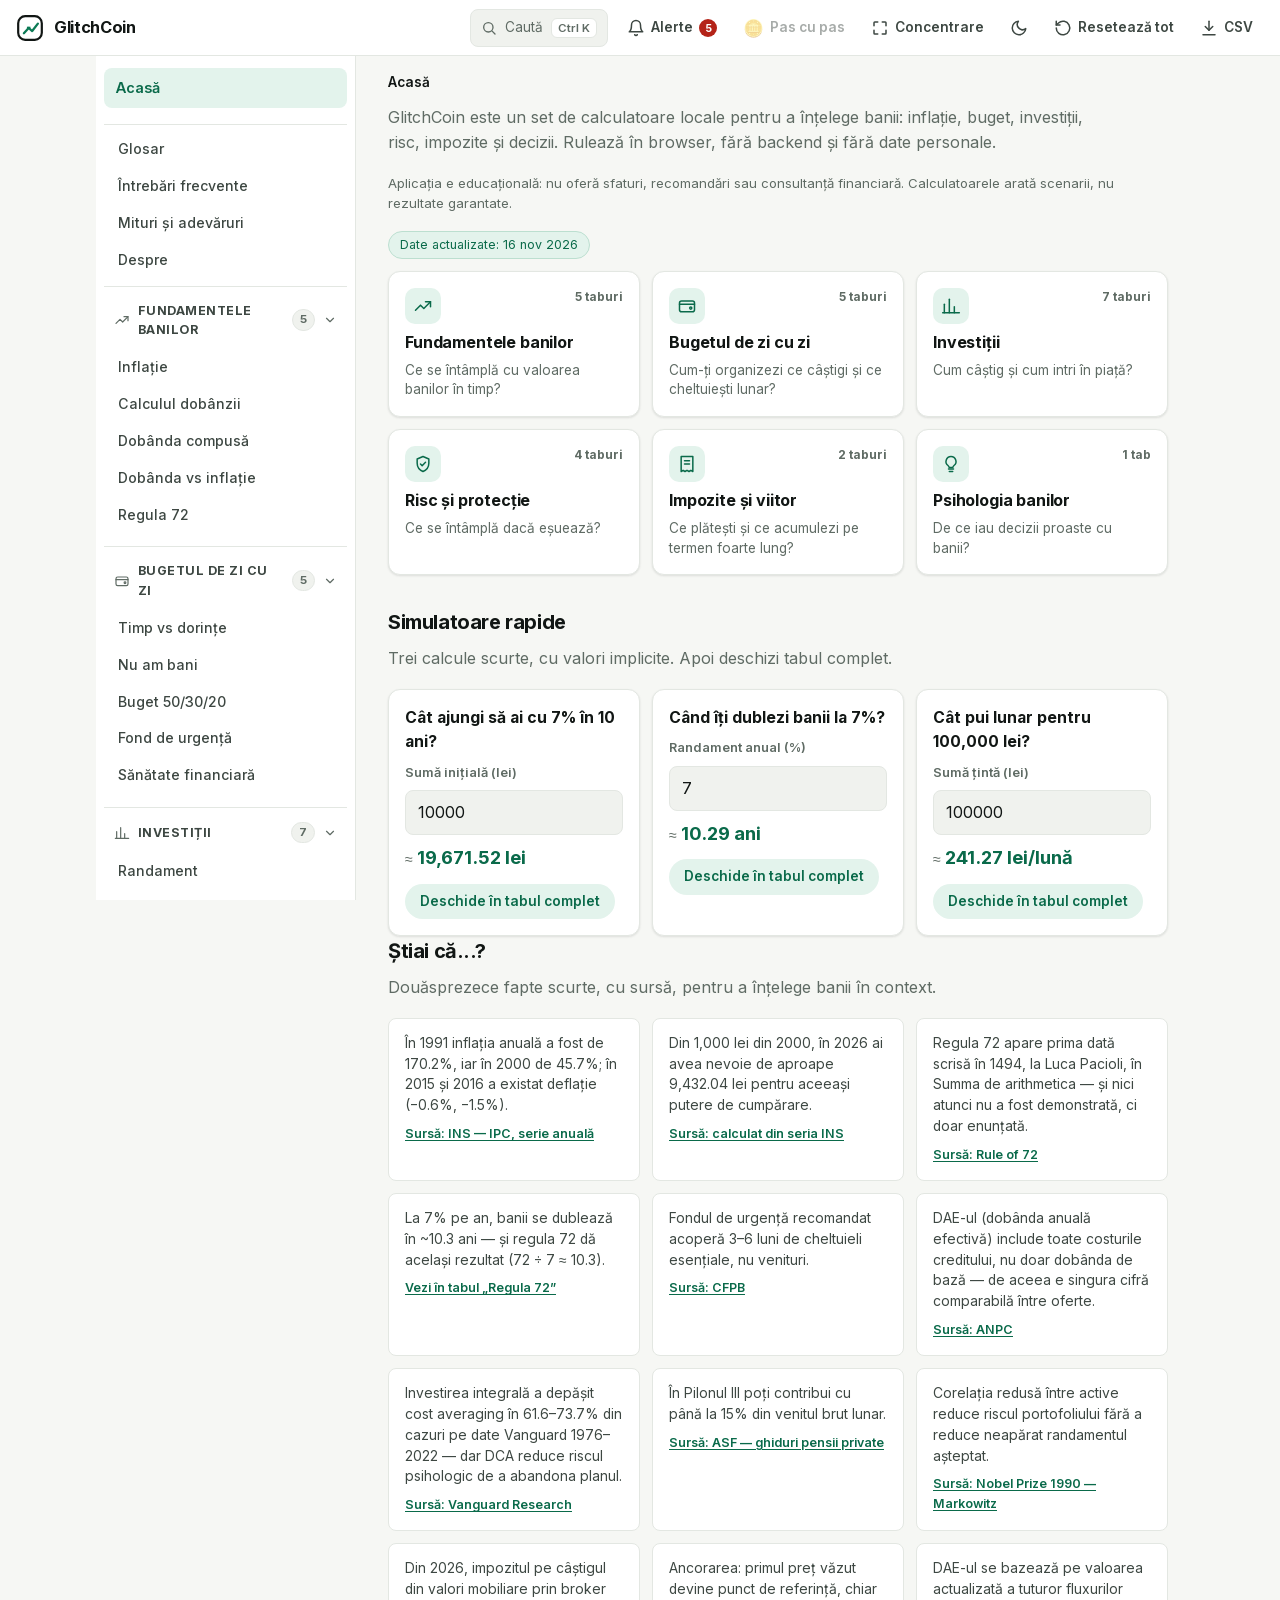
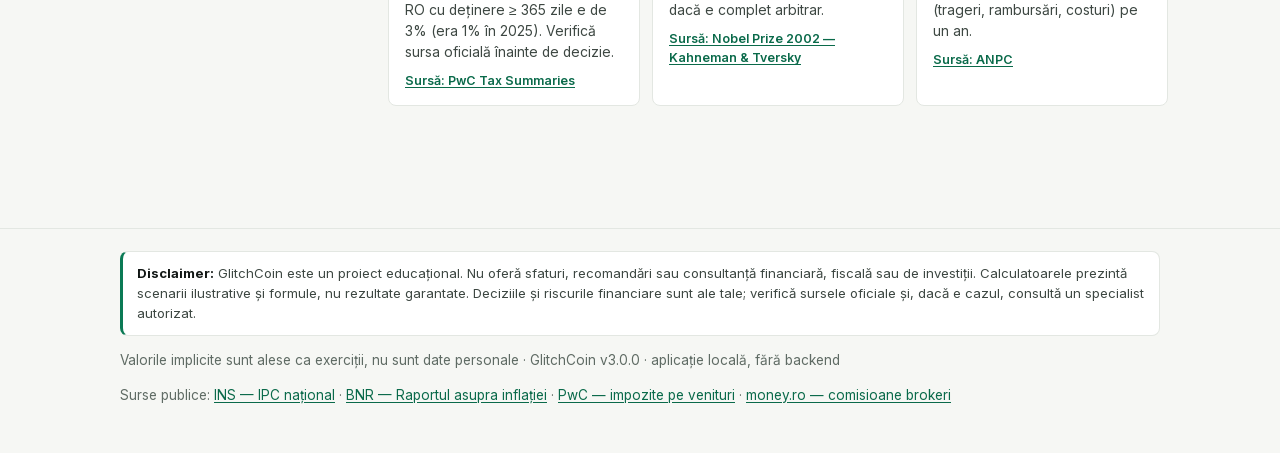
==== index.html @ 11c82fc2 "Fond de urgență: adaugă rândul „Cont de economii” (2–3%/an, sursă Raiffeisen) și disclaimer „nu e sf" ====
<!DOCTYPE html>
<html lang="ro">
<head>
  <meta charset="UTF-8">
  <meta name="viewport" content="width=device-width, initial-scale=1.0">
  <title>GlitchCoin — Calculatoare pentru a înțelege banii</title>
  <meta name="description" content="GlitchCoin — 24 de calculatoare de educație financiară: fundamentele banilor, bugetul de zi cu zi, investiții, risc și protecție, impozite și viitor, psihologia banilor.">
  <meta name="theme-color" id="meta-theme-color" content="#f6f7f4">

  <!-- Favicon (SVG vector + PNG fallback, apple-touch-icon). -->
  <link rel="icon" type="image/svg+xml" href="favicon.svg">
  <link rel="icon" type="image/png" sizes="64x64" href="favicon.png">
  <link rel="apple-touch-icon" href="favicon-180.png">

  <!-- Inter self-hosted (SIL OFL 1.1) + stilurile aplicației. -->
  <link rel="stylesheet" href="fonts.css">
  <link rel="stylesheet" href="styles.css">

  <!-- Tema se aplică înainte de paint, ca să nu apară un flash de culoare.
       Preferința e în localStorage; la prima vizită se respetă prefers-color-scheme. -->
  <script>
    (function () {
      var KEY = 'glitchcoin-theme';
      var root = document.documentElement;
      var stored = null;
      try { stored = localStorage.getItem(KEY); } catch (e) {}
      var dark = stored ? stored === 'dark'
                        : !!(window.matchMedia && window.matchMedia('(prefers-color-scheme: dark)').matches);
      root.setAttribute('data-theme', dark ? 'dark' : 'light');
    })();
  </script>
</head>
<body>

  <a class="skip-link" href="#main-content">Sari la conținut</a>

  <header class="app-header">
    <div class="app-header-inner">
      <button class="icon-btn menu-btn" id="menu-btn" type="button" aria-label="Deschide navigarea"
              aria-expanded="false" aria-controls="sidebar"><svg viewBox="0 0 24 24" fill="none" stroke="currentColor" stroke-width="2" stroke-linecap="round" aria-hidden="true"><path d="M4 7h16M4 12h16M4 17h16"/></svg></button>
      <a class="brand" href="#acasa" id="brand">
        <svg class="monogram" viewBox="0 0 32 32" fill="none" aria-hidden="true"><rect x="2.5" y="2.5" width="27" height="27" rx="8" stroke="currentColor" stroke-width="2.5"/><path d="M9 22l5.5-6 4 3.5L25 11" stroke="var(--accent)" stroke-width="2.6" stroke-linecap="round" stroke-linejoin="round"/><rect x="12.5" y="14.5" width="4" height="2.4" fill="var(--accent)"/></svg>
        <span class="brand-name">GlitchCoin</span>
      </a>
      <div class="header-actions">
        <button class="header-search" id="search-trigger" type="button"
                aria-haspopup="dialog" aria-controls="search-overlay" title="Căutare rapidă (⌘K)">
          <svg viewBox="0 0 24 24" fill="none" stroke="currentColor" stroke-width="2" stroke-linecap="round" stroke-linejoin="round" aria-hidden="true"><circle cx="11" cy="11" r="7"/><path d="M21 21l-4.3-4.3"/></svg>
          <span class="header-search-label">Caută</span>
          <kbd class="header-search-kbd" aria-hidden="true">⌘K</kbd>
        </button>
        <button class="header-btn" id="alerts-trigger" type="button"
                aria-haspopup="dialog" aria-controls="alerts-overlay" aria-expanded="false"
                title="Centru de alerte">
          <svg viewBox="0 0 24 24" fill="none" stroke="currentColor" stroke-width="2" stroke-linecap="round" stroke-linejoin="round" aria-hidden="true"><path d="M18 8a6 6 0 0 0-12 0c0 7-3 9-3 9h18s-3-2-3-9"/><path d="M13.7 21a2 2 0 0 1-3.4 0"/></svg>
          <span class="header-btn-label">Alerte</span>
          <span class="alerts-badge" id="alerts-badge" hidden aria-hidden="true">0</span>
        </button>
        <button class="header-btn" id="step-trigger" type="button" aria-pressed="false"
                title="Mod pas cu pas">
          <span class="step-coin" aria-hidden="true">🪙</span>
          <span class="header-btn-label">Pas cu pas</span>
        </button>
        <button class="header-btn" id="focus-toggle" type="button" aria-pressed="false"
                title="Mod Concentrare (F)"><svg viewBox="0 0 24 24" fill="none" stroke="currentColor" stroke-width="2" stroke-linecap="round" stroke-linejoin="round" aria-hidden="true"><path d="M4 9V5a1 1 0 0 1 1-1h4M20 9V5a1 1 0 0 0-1-1h-4M4 15v4a1 1 0 0 0 1 1h4M20 15v4a1 1 0 0 1-1 1h-4"/></svg><span class="header-btn-label">Concentrare</span></button>
        <button class="header-btn" id="theme-toggle" type="button"
                aria-label="Comută la tema întunecată" aria-pressed="false" title="Comută tema"><svg class="icon-moon" viewBox="0 0 24 24" fill="none" stroke="currentColor" stroke-width="2" stroke-linecap="round" stroke-linejoin="round" aria-hidden="true"><path d="M21 12.8A9 9 0 1 1 11.2 3a7 7 0 0 0 9.8 9.8z"/></svg><svg class="icon-sun" viewBox="0 0 24 24" fill="none" stroke="currentColor" stroke-width="2" stroke-linecap="round" stroke-linejoin="round" aria-hidden="true"><circle cx="12" cy="12" r="4"/><path d="M12 2v2M12 20v2M4.9 4.9l1.4 1.4M17.7 17.7l1.4 1.4M2 12h2M20 12h2M4.9 19.1l1.4-1.4M17.7 6.3l1.4-1.4"/></svg></button>
        <button class="header-btn" id="reset-all" type="button"
                title="Resetează toate cele 24 de taburi la valorile implicite"><svg viewBox="0 0 24 24" fill="none" stroke="currentColor" stroke-width="2" stroke-linecap="round" stroke-linejoin="round" aria-hidden="true"><path d="M3 12a9 9 0 1 0 3-6.7L3 8"/><path d="M3 3v5h5"/></svg><span class="header-btn-label">Resetează tot</span></button>
        <button class="header-btn" id="export-csv" type="button"
                title="Descarcă tabelele tabului activ în format CSV (compatibil cu orice aplicație de tabele)"><svg viewBox="0 0 24 24" fill="none" stroke="currentColor" stroke-width="2" stroke-linecap="round" stroke-linejoin="round" aria-hidden="true"><path d="M12 3v12"/><path d="M7 10l5 5 5-5"/><path d="M4 21h16"/></svg><span class="header-btn-label">CSV</span></button>
      </div>
    </div>
  </header>

  <nav class="mobile-cats" aria-label="Categorii pe mobil">
    <a href="#fundamente/inflatie">Fundamente</a>
    <a href="#buget/timp">Buget</a>
    <a href="#investitii/randament">Investiții</a>
    <a href="#risc/diversificare">Risc</a>
    <a href="#impozite/pensie">Impozite</a>
    <a href="#psihologie/biase">Psihologie</a>
  </nav>

  <div class="layout" id="layout">
<aside class="sidebar" id="sidebar" aria-label="Navigare principală">
    <nav class="side-nav">
      <a class="side-home" id="nav-acasa" href="#acasa" aria-current="page">Acasă</a>
      <div class="side-global">
        <a class="side-global-link" id="nav-glosar" href="#glosar" data-global="glosar">Glosar</a>
        <a class="side-global-link" id="nav-faq" href="#faq" data-global="faq">Întrebări frecvente</a>
        <a class="side-global-link" id="nav-mituri" href="#mituri" data-global="mituri">Mituri și adevăruri</a>
        <a class="side-global-link" id="nav-despre" href="#despre" data-global="despre">Despre</a>
      </div>
      <div class="side-group" data-cat="fundamente">
        <button class="side-cat" type="button" aria-expanded="true" aria-controls="cat-fundamente">
          <span class="side-cat-icon" aria-hidden="true"><svg class="icon" viewBox="0 0 24 24" fill="none" stroke="currentColor" stroke-width="1.8" stroke-linecap="round" stroke-linejoin="round" aria-hidden="true"><path d="M3 17l6-6 4 4 8-8"/><path d="M15 7h6v6"/></svg></span>
          <span class="side-cat-name">Fundamentele banilor</span>
          <span class="side-cat-count">5</span>
          <span class="side-cat-chev" aria-hidden="true"><svg class="chev" viewBox="0 0 24 24" fill="none" stroke="currentColor" stroke-width="2" stroke-linecap="round" stroke-linejoin="round" aria-hidden="true"><path d="M6 9l6 6 6-6"/></svg></span>
        </button>
        <div class="side-items" id="cat-fundamente">
          <button type="button" class="tab side-tab" id="tab-inflatie" role="tab" aria-controls="panel-inflatie" aria-selected="true">Inflație</button>
          <button type="button" class="tab side-tab" id="tab-dobanda" role="tab" aria-controls="panel-dobanda" aria-selected="false">Calculul dobânzii</button>
          <button type="button" class="tab side-tab" id="tab-compusa" role="tab" aria-controls="panel-compusa" aria-selected="false">Dobânda compusă</button>
          <button type="button" class="tab side-tab" id="tab-di" role="tab" aria-controls="panel-di" aria-selected="false">Dobânda vs inflație</button>
          <button type="button" class="tab side-tab" id="tab-regula72" role="tab" aria-controls="panel-regula72" aria-selected="false">Regula 72</button>
        </div>
      </div>
      <div class="side-group" data-cat="buget">
        <button class="side-cat" type="button" aria-expanded="true" aria-controls="cat-buget">
          <span class="side-cat-icon" aria-hidden="true"><svg class="icon" viewBox="0 0 24 24" fill="none" stroke="currentColor" stroke-width="1.8" stroke-linecap="round" stroke-linejoin="round" aria-hidden="true"><rect x="3" y="6" width="18" height="13" rx="2.5"/><path d="M3 10h18"/><circle cx="16.5" cy="14.5" r="1.3"/></svg></span>
          <span class="side-cat-name">Bugetul de zi cu zi</span>
          <span class="side-cat-count">5</span>
          <span class="side-cat-chev" aria-hidden="true"><svg class="chev" viewBox="0 0 24 24" fill="none" stroke="currentColor" stroke-width="2" stroke-linecap="round" stroke-linejoin="round" aria-hidden="true"><path d="M6 9l6 6 6-6"/></svg></span>
        </button>
        <div class="side-items" id="cat-buget">
          <button type="button" class="tab side-tab" id="tab-timp" role="tab" aria-controls="panel-timp" aria-selected="false">Timp vs dorințe</button>
          <button type="button" class="tab side-tab" id="tab-nuam" role="tab" aria-controls="panel-nuam" aria-selected="false">Nu am bani</button>
          <button type="button" class="tab side-tab" id="tab-buget" role="tab" aria-controls="panel-buget" aria-selected="false">Buget 50/30/20</button>
          <button type="button" class="tab side-tab" id="tab-fond" role="tab" aria-controls="panel-fond" aria-selected="false">Fond de urgență</button>
          <button type="button" class="tab side-tab" id="tab-sanatate" role="tab" aria-controls="panel-sanatate" aria-selected="false">Sănătate financiară</button>
        </div>
      </div>
      <div class="side-group" data-cat="investitii">
        <button class="side-cat" type="button" aria-expanded="true" aria-controls="cat-investitii">
          <span class="side-cat-icon" aria-hidden="true"><svg class="icon" viewBox="0 0 24 24" fill="none" stroke="currentColor" stroke-width="1.8" stroke-linecap="round" stroke-linejoin="round" aria-hidden="true"><path d="M4 20V10"/><path d="M10 20V4"/><path d="M16 20v-7"/><path d="M2 20h20"/></svg></span>
          <span class="side-cat-name">Investiții</span>
          <span class="side-cat-count">7</span>
          <span class="side-cat-chev" aria-hidden="true"><svg class="chev" viewBox="0 0 24 24" fill="none" stroke="currentColor" stroke-width="2" stroke-linecap="round" stroke-linejoin="round" aria-hidden="true"><path d="M6 9l6 6 6-6"/></svg></span>
        </button>
        <div class="side-items" id="cat-investitii">
          <button type="button" class="tab side-tab" id="tab-randament" role="tab" aria-controls="panel-randament" aria-selected="false">Randament</button>
          <button type="button" class="tab side-tab" id="tab-profit" role="tab" aria-controls="panel-profit" aria-selected="false">Profit</button>
          <button type="button" class="tab side-tab" id="tab-cost" role="tab" aria-controls="panel-cost" aria-selected="false">Costul mediu de achiziție</button>
          <button type="button" class="tab side-tab" id="tab-suma" role="tab" aria-controls="panel-suma" aria-selected="false">Sumă dorită</button>
          <button type="button" class="tab side-tab" id="tab-oportunitate" role="tab" aria-controls="panel-oportunitate" aria-selected="false">Costul oportunității</button>
          <button type="button" class="tab side-tab" id="tab-dca" role="tab" aria-controls="panel-dca" aria-selected="false">Scalarea în timp (DCA)</button>
          <button type="button" class="tab side-tab" id="tab-curs" role="tab" aria-controls="panel-curs" aria-selected="false">Curs de schimb</button>
        </div>
      </div>
      <div class="side-group" data-cat="risc">
        <button class="side-cat" type="button" aria-expanded="true" aria-controls="cat-risc">
          <span class="side-cat-icon" aria-hidden="true"><svg class="icon" viewBox="0 0 24 24" fill="none" stroke="currentColor" stroke-width="1.8" stroke-linecap="round" stroke-linejoin="round" aria-hidden="true"><path d="M12 3l7 3v5c0 4.6-3 8.2-7 10-4-1.8-7-5.4-7-10V6z"/><path d="M9 12l2 2 4-4"/></svg></span>
          <span class="side-cat-name">Risc și protecție</span>
          <span class="side-cat-count">4</span>
          <span class="side-cat-chev" aria-hidden="true"><svg class="chev" viewBox="0 0 24 24" fill="none" stroke="currentColor" stroke-width="2" stroke-linecap="round" stroke-linejoin="round" aria-hidden="true"><path d="M6 9l6 6 6-6"/></svg></span>
        </button>
        <div class="side-items" id="cat-risc">
          <button type="button" class="tab side-tab" id="tab-diversificare" role="tab" aria-controls="panel-diversificare" aria-selected="false">Diversificare și riscul</button>
          <button type="button" class="tab side-tab" id="tab-asigurari" role="tab" aria-controls="panel-asigurari" aria-selected="false">Asigurări</button>
          <button type="button" class="tab side-tab" id="tab-stres" role="tab" aria-controls="panel-stres" aria-selected="false">Stress test</button>
          <button type="button" class="tab side-tab" id="tab-datorii" role="tab" aria-controls="panel-datorii" aria-selected="false">Datorii bune vs rele</button>
        </div>
      </div>
      <div class="side-group" data-cat="impozite">
        <button class="side-cat" type="button" aria-expanded="true" aria-controls="cat-impozite">
          <span class="side-cat-icon" aria-hidden="true"><svg class="icon" viewBox="0 0 24 24" fill="none" stroke="currentColor" stroke-width="1.8" stroke-linecap="round" stroke-linejoin="round" aria-hidden="true"><path d="M5 3h14v18l-2.3-1.4L14.4 21l-2.4-1.4L9.6 21l-2.3-1.4L5 21z"/><path d="M9 8h6M9 12h6"/></svg></span>
          <span class="side-cat-name">Impozite și viitor</span>
          <span class="side-cat-count">2</span>
          <span class="side-cat-chev" aria-hidden="true"><svg class="chev" viewBox="0 0 24 24" fill="none" stroke="currentColor" stroke-width="2" stroke-linecap="round" stroke-linejoin="round" aria-hidden="true"><path d="M6 9l6 6 6-6"/></svg></span>
        </button>
        <div class="side-items" id="cat-impozite">
          <button type="button" class="tab side-tab" id="tab-pensie" role="tab" aria-controls="panel-pensie" aria-selected="false">Pensie / Pilon III</button>
          <button type="button" class="tab side-tab" id="tab-impozitare" role="tab" aria-controls="panel-impozitare" aria-selected="false">Impozitare pe investiții</button>
        </div>
      </div>
      <div class="side-group" data-cat="psihologie">
        <button class="side-cat" type="button" aria-expanded="true" aria-controls="cat-psihologie">
          <span class="side-cat-icon" aria-hidden="true"><svg class="icon" viewBox="0 0 24 24" fill="none" stroke="currentColor" stroke-width="1.8" stroke-linecap="round" stroke-linejoin="round" aria-hidden="true"><path d="M9 18h6"/><path d="M10 21h4"/><path d="M12 3a6 6 0 0 0-3.6 10.8c.8.7 1.3 1.5 1.5 2.5h4.2c.2-1 .7-1.8 1.5-2.5A6 6 0 0 0 12 3z"/></svg></span>
          <span class="side-cat-name">Psihologia banilor</span>
          <span class="side-cat-count">1</span>
          <span class="side-cat-chev" aria-hidden="true"><svg class="chev" viewBox="0 0 24 24" fill="none" stroke="currentColor" stroke-width="2" stroke-linecap="round" stroke-linejoin="round" aria-hidden="true"><path d="M6 9l6 6 6-6"/></svg></span>
        </button>
        <div class="side-items" id="cat-psihologie">
          <button type="button" class="tab side-tab" id="tab-biase" role="tab" aria-controls="panel-biase" aria-selected="false">Biaseuri comportamentale</button>
        </div>
      </div>
    </nav>
    <div class="side-progress" id="side-progress">
      <span id="explorat-text">0 din 23 taburi explorate</span>
      <button type="button" id="explorat-toggle" aria-label="Ascunde progresul" aria-pressed="true">×</button>
    </div>
  </aside>
  <div class="sidebar-overlay" id="sidebar-overlay" hidden></div>

  <main id="main-content" tabindex="-1">
    <nav class="breadcrumb" aria-label="Breadcrumb">
      <ol id="breadcrumb-list"></ol>
    </nav>

    <div class="step-banner" id="step-banner" role="group" aria-label="Mod pas cu pas" hidden>
      <div class="step-banner-top">
        <span class="step-coin" aria-hidden="true">🪙</span>
        <span class="step-banner-title">Mod pas cu pas</span>
        <span class="step-banner-count" id="step-count">Pasul 1 din 1</span>
        <button class="step-close" id="step-stop" type="button" title="Oprește modul pas cu pas"
                aria-label="Oprește modul pas cu pas">
          <svg viewBox="0 0 24 24" fill="none" stroke="currentColor" stroke-width="2.2" stroke-linecap="round" aria-hidden="true"><path d="M18 6 6 18M6 6l12 12"/></svg>
        </button>
      </div>
      <p class="step-text" id="step-text"></p>
      <div class="step-progress" aria-hidden="true"><span id="step-progress-bar"></span></div>
      <div class="step-actions">
        <button class="chip" id="step-prev" type="button">← Anterior</button>
        <button class="chip" id="step-next" type="button">Următor →</button>
      </div>
    </div>

    <div class="print-header">
      <p class="print-title">GlitchCoin — Calculatoare pentru a înțelege banii</p>
      <p class="print-sub">Tab: <span id="print-tab-name">—</span> · valorile afișate la tipărire</p>
    </div>

<section id="panel-acasa" class="home-panel" role="region" aria-labelledby="home-title" tabindex="-1">
      <p class="lead">GlitchCoin este un set de calculatoare locale pentru a înțelege banii: inflație, buget, investiții, risc, impozite și decizii. Rulează în browser, fără backend și fără date personale.</p>
      <p class="disclaimer-note">Aplicația e educațională: nu oferă sfaturi, recomandări sau consultanță financiară. Calculatoarele arată scenarii, nu rezultate garantate.</p>
      <p class="data-fresh-badge" id="badge-actualizare"></p>

      <div class="home-grid">
      <a class="home-card" href="#fundamente/inflatie" data-goto="inflatie" data-cat="fundamente">
        <span class="home-card-top">
          <span class="home-card-icon" aria-hidden="true"><svg class="icon" viewBox="0 0 24 24" fill="none" stroke="currentColor" stroke-width="1.8" stroke-linecap="round" stroke-linejoin="round" aria-hidden="true"><path d="M3 17l6-6 4 4 8-8"/><path d="M15 7h6v6"/></svg></span>
          <span class="home-card-count">5 taburi</span>
        </span>
        <span class="home-card-title">Fundamentele banilor</span>
        <span class="home-card-desc">Ce se întâmplă cu valoarea banilor în timp?</span>
      </a>
      <a class="home-card" href="#buget/timp" data-goto="timp" data-cat="buget">
        <span class="home-card-top">
          <span class="home-card-icon" aria-hidden="true"><svg class="icon" viewBox="0 0 24 24" fill="none" stroke="currentColor" stroke-width="1.8" stroke-linecap="round" stroke-linejoin="round" aria-hidden="true"><rect x="3" y="6" width="18" height="13" rx="2.5"/><path d="M3 10h18"/><circle cx="16.5" cy="14.5" r="1.3"/></svg></span>
          <span class="home-card-count">5 taburi</span>
        </span>
        <span class="home-card-title">Bugetul de zi cu zi</span>
        <span class="home-card-desc">Cum-ți organizezi ce câștigi și ce cheltuiești lunar?</span>
      </a>
      <a class="home-card" href="#investitii/randament" data-goto="randament" data-cat="investitii">
        <span class="home-card-top">
          <span class="home-card-icon" aria-hidden="true"><svg class="icon" viewBox="0 0 24 24" fill="none" stroke="currentColor" stroke-width="1.8" stroke-linecap="round" stroke-linejoin="round" aria-hidden="true"><path d="M4 20V10"/><path d="M10 20V4"/><path d="M16 20v-7"/><path d="M2 20h20"/></svg></span>
          <span class="home-card-count">7 taburi</span>
        </span>
        <span class="home-card-title">Investiții</span>
        <span class="home-card-desc">Cum câștig și cum intri în piață?</span>
      </a>
      <a class="home-card" href="#risc/diversificare" data-goto="diversificare" data-cat="risc">
        <span class="home-card-top">
          <span class="home-card-icon" aria-hidden="true"><svg class="icon" viewBox="0 0 24 24" fill="none" stroke="currentColor" stroke-width="1.8" stroke-linecap="round" stroke-linejoin="round" aria-hidden="true"><path d="M12 3l7 3v5c0 4.6-3 8.2-7 10-4-1.8-7-5.4-7-10V6z"/><path d="M9 12l2 2 4-4"/></svg></span>
          <span class="home-card-count">4 taburi</span>
        </span>
        <span class="home-card-title">Risc și protecție</span>
        <span class="home-card-desc">Ce se întâmplă dacă eșuează?</span>
      </a>
      <a class="home-card" href="#impozite/pensie" data-goto="pensie" data-cat="impozite">
        <span class="home-card-top">
          <span class="home-card-icon" aria-hidden="true"><svg class="icon" viewBox="0 0 24 24" fill="none" stroke="currentColor" stroke-width="1.8" stroke-linecap="round" stroke-linejoin="round" aria-hidden="true"><path d="M5 3h14v18l-2.3-1.4L14.4 21l-2.4-1.4L9.6 21l-2.3-1.4L5 21z"/><path d="M9 8h6M9 12h6"/></svg></span>
          <span class="home-card-count">2 taburi</span>
        </span>
        <span class="home-card-title">Impozite și viitor</span>
        <span class="home-card-desc">Ce plătești și ce acumulezi pe termen foarte lung?</span>
      </a>
      <a class="home-card" href="#psihologie/biase" data-goto="biase" data-cat="psihologie">
        <span class="home-card-top">
          <span class="home-card-icon" aria-hidden="true"><svg class="icon" viewBox="0 0 24 24" fill="none" stroke="currentColor" stroke-width="1.8" stroke-linecap="round" stroke-linejoin="round" aria-hidden="true"><path d="M9 18h6"/><path d="M10 21h4"/><path d="M12 3a6 6 0 0 0-3.6 10.8c.8.7 1.3 1.5 1.5 2.5h4.2c.2-1 .7-1.8 1.5-2.5A6 6 0 0 0 12 3z"/></svg></span>
          <span class="home-card-count">1 tab</span>
        </span>
        <span class="home-card-title">Psihologia banilor</span>
        <span class="home-card-desc">De ce iau decizii proaste cu banii?</span>
      </a>
      </div>

      <h2 class="home-h2" id="home-title">Simulatoare rapide</h2>
      <p class="lead">Trei calcule scurte, cu valori implicite. Apoi deschizi tabul complet.</p>
      <div class="quick-grid">
        <div class="quick-card" data-quick="compusa">
          <h3>Cât ajungi să ai cu 7% în 10 ani?</h3>
          <label class="quick-label" for="q-compusa-suma">Sumă inițială (lei)</label>
          <input class="quick-input" id="q-compusa-suma" type="number" min="0" step="100" value="10000" inputmode="decimal">
          <p class="quick-result">≈ <strong id="q-compusa-rez">—</strong></p>
          <button class="chip" type="button" data-goto="compusa" data-prefill="comp-suma:q-compusa-suma,comp-contributie:0,comp-rata:7">Deschide în tabul complet</button>
        </div>
        <div class="quick-card" data-quick="regula72">
          <h3>Când îți dublezi banii la 7%?</h3>
          <label class="quick-label" for="q-r72-rata">Randament anual (%)</label>
          <input class="quick-input" id="q-r72-rata" type="number" min="0" max="100" step="0.5" value="7" inputmode="decimal">
          <p class="quick-result">≈ <strong id="q-r72-rez">—</strong></p>
          <button class="chip" type="button" data-goto="regula72" data-prefill="r72-rata:q-r72-rata,r72-suma:10000,r72-ani:10">Deschide în tabul complet</button>
        </div>
        <div class="quick-card" data-quick="suma">
          <h3>Cât pui lunar pentru 100,000 lei?</h3>
          <label class="quick-label" for="q-suma-tinta">Sumă țintă (lei)</label>
          <input class="quick-input" id="q-suma-tinta" type="number" min="0" step="1000" value="100000" inputmode="decimal">
          <p class="quick-result">≈ <strong id="q-suma-rez">—</strong></p>
          <button class="chip" type="button" data-goto="suma" data-prefill="suma-dorita:q-suma-tinta,suma-randament:10,suma-ani:15,suma-initiala:0">Deschide în tabul complet</button>
        </div>
      </div>

      <h2 class="home-h2">Știai că...?</h2>
      <p class="lead">Douăsprezece fapte scurte, cu sursă, pentru a înțelege banii în context.</p>
      <div class="facts-grid">
        <div class="fact-card">
          <p>În 1991 inflația anuală a fost de 170.2%, iar în 2000 de 45.7%; în 2015 și 2016 a existat deflație (−0.6%, −1.5%).</p>
          <a class="fact-source" href="https://insse.ro/cms/ro/content/ipc%E2%80%93serie-de-date-anuala" target="_blank" rel="noopener">Sursă: INS — IPC, serie anuală</a>
        </div>
        <div class="fact-card">
          <p data-config-key="echivalent1000lei2000">Din 1,000 lei din 2000, în 2026 ai avea nevoie de aproape 9,432.04 lei pentru aceeași putere de cumpărare.</p>
          <a class="fact-source" href="https://insse.ro/cms/en/content/cpi-annual-data-series" target="_blank" rel="noopener">Sursă: calculat din seria INS</a>
        </div>
        <div class="fact-card">
          <p>Regula 72 apare prima dată scrisă în 1494, la Luca Pacioli, în Summa de arithmetica — și nici atunci nu a fost demonstrată, ci doar enunțată.</p>
          <a class="fact-source" href="https://en.wikipedia.org/wiki/Rule_of_72" target="_blank" rel="noopener">Sursă: Rule of 72</a>
        </div>
        <div class="fact-card">
          <p>La 7% pe an, banii se dublează în ~10.3 ani — și regula 72 dă același rezultat (72 ÷ 7 ≈ 10.3).</p>
          <a class="fact-source" href="#fundamente/regula72" data-goto-tab="regula72">Vezi în tabul „Regula 72”</a>
        </div>
        <div class="fact-card">
          <p>Fondul de urgență recomandat acoperă 3–6 luni de cheltuieli esențiale, nu venituri.</p>
          <a class="fact-source" href="https://www.consumerfinance.gov/an-essential-guide-to-building-an-emergency-fund/" target="_blank" rel="noopener">Sursă: CFPB</a>
        </div>
        <div class="fact-card">
          <p>DAE-ul (dobânda anuală efectivă) include toate costurile creditului, nu doar dobânda de bază — de aceea e singura cifră comparabilă între oferte.</p>
          <a class="fact-source" href="https://www.anpc.ro/anpcftp/legislatie/100609/anexa2_inf_standard_credit_consumatori.pdf" target="_blank" rel="noopener">Sursă: ANPC</a>
        </div>
        <div class="fact-card">
          <p>Investirea integrală a depășit cost averaging în 61.6–73.7% din cazuri pe date Vanguard 1976–2022 — dar DCA reduce riscul psihologic de a abandona planul.</p>
          <a class="fact-source" href="https://investor.vanguard.com/investor-resources-education/online-trading/dollar-cost-averaging-vs-lump-sum" target="_blank" rel="noopener">Sursă: Vanguard Research</a>
        </div>
        <div class="fact-card">
          <p>În Pilonul III poți contribui cu până la 15% din venitul brut lunar.</p>
          <a class="fact-source" href="https://asfromania.ro/app.php/ro/a/1686/ghiduri-pensii-private" target="_blank" rel="noopener">Sursă: ASF — ghiduri pensii private</a>
        </div>
        <div class="fact-card">
          <p>Corelația redusă între active reduce riscul portofoliului fără a reduce neapărat randamentul așteptat.</p>
          <a class="fact-source" href="https://www.nobelprize.org/prizes/economic-sciences/1990/press-release/" target="_blank" rel="noopener">Sursă: Nobel Prize 1990 — Markowitz</a>
        </div>
        <div class="fact-card">
          <p>Din 2026, impozitul pe câștigul din valori mobiliare prin broker RO cu deținere ≥ 365 zile e de 3% (era 1% în 2025). Verifică sursa oficială înainte de decizie.</p>
          <a class="fact-source" href="https://taxsummaries.pwc.com/romania/individual/significant-developments" target="_blank" rel="noopener">Sursă: PwC Tax Summaries</a>
        </div>
        <div class="fact-card">
          <p>Ancorarea: primul preț văzut devine punct de referință, chiar dacă e complet arbitrar.</p>
          <a class="fact-source" href="https://www.nobelprize.org/prizes/economic-sciences/2002/popular-information/" target="_blank" rel="noopener">Sursă: Nobel Prize 2002 — Kahneman &amp; Tversky</a>
        </div>
        <div class="fact-card">
          <p>DAE-ul se bazează pe valoarea actualizată a tuturor fluxurilor (trageri, rambursări, costuri) pe un an.</p>
          <a class="fact-source" href="https://www.anpc.ro/anpcftp/legislatie/100609/anexa2_inf_standard_credit_consumatori.pdf" target="_blank" rel="noopener">Sursă: ANPC</a>
        </div>
      </div>
</section>

<section id="panel-inflatie" class="tab-panel is-active" role="tabpanel" aria-labelledby="tab-inflatie" tabindex="-1">
      <p class="lead">Banii își pierd valoarea în timp: același coș de cumpărături costă din ce în ce mai mult. Vezi prețul la 10 alimente de bază între 2020 și 2026, inflația anuală din 1991 până astăzi și cât îi va trebui peste câțiva ani pentru a cumpăra aceleași lucruri.</p>

      <nav class="subnav" aria-label="Secțiuni din tabul Inflație">
        <div class="subnav-row">
          <a href="#simulator">Simulator</a>
          <a href="#alimente">Alimente</a>
          <a href="#inflatie">Inflație 1991–2026</a>
          <a href="#deflator">Deflator</a>
          <a href="#surse">Surse</a>
        </div>
      </nav>

      <!-- ───────────────── Simulator ───────────────── -->
      <section id="simulator" class="section">
        <h2>Simulatorul inflației</h2>
        <p class="lead" data-tip="sim-compound">
          Află cât de mulți bani îi vei avea nevoie peste câțiva ani pentru a cumpăra aceleași lucruri,
          dacă inflația rămâne constantă. <strong>Anul 1 = anul curent</strong> (suma actuală).
        </p>

        <div class="card inputs">
          <div class="field">
            <label for="sim-suma">Suma actuală (lei)</label>
            <input type="number" id="sim-suma" value="5000" min="0" max="1000000000" step="any" inputmode="decimal">
          </div>
          <div class="field">
            <label for="sim-rata">Rata inflației (% pe an)</label>
            <input type="number" id="sim-rata" value="5" min="-100" max="100" step="any" inputmode="decimal">
          </div>
          <div class="presets" aria-label="Valori rapide pentru rată">
            <span>Presete:</span>
            <button type="button" class="chip" data-rata="2">2%</button>
            <button type="button" class="chip" data-rata="5">5%</button>
            <button type="button" class="chip" data-rata="10">10%</button>
            <button type="button" class="chip" data-rata="13.8">13.8%</button>
          </div>
        </div>

        <p id="sim-summary" class="summary" aria-live="polite" data-ab-label="Inflație"></p>

        <div class="explica-widget" data-explica-panel="inflatie"></div>

        <div class="ab-widget" data-ab-panel="inflatie"></div>

        <div class="cards">
          <div class="stat">
            <span class="stat-label">Anul 2</span>
            <span class="stat-value" id="sim-card-2">—</span>
            <span class="stat-sub">echivalent în acel an</span>
          </div>
          <div class="stat">
            <span class="stat-label">Anul 5</span>
            <span class="stat-value" id="sim-card-5">—</span>
            <span class="stat-sub">echivalent în acel an</span>
          </div>
          <div class="stat">
            <span class="stat-label">Anul 10</span>
            <span class="stat-value" id="sim-card-10">—</span>
            <span class="stat-sub">echivalent în acel an</span>
          </div>
          <div class="stat">
            <span class="stat-label">Anul 15</span>
            <span class="stat-value" id="sim-card-15">—</span>
            <span class="stat-sub">echivalent în acel an</span>
          </div>
        </div>

        <div class="card table-wrap">
          <table id="sim-table">
            <caption class="visually-hidden">Simularea inflației: suma necesară pentru a păstra puterea de cumpărare</caption>
            <thead>
              <tr>
                <th scope="col">An</th>
                <th scope="col">Suma necesară</th>
                <th scope="col">Necesar în plus</th>
                <th scope="col">vs anul 1</th>
                <th scope="col">Multiplu</th>
              </tr>
            </thead>
            <tbody id="sim-table-body"></tbody>
          </table>
        </div>
      </section>

      <!-- ───────────────── Alimente ───────────────── -->
      <section id="alimente" class="section">
        <h2>Prețurile la alimentele de bază</h2>
        <p class="lead">Evoluția prețurilor 2020–2026 și creșterea 2026 vs 2020 (parțial).</p>

        <div class="card table-wrap">
          <table id="food-table">
            <caption class="visually-hidden">Prețurile la alimentele de bază, 2020–2026, și creșterea 2026 vs 2020 (parțial)</caption>
            <thead>
              <tr>
                <th scope="col">Produs</th>
                <th scope="col">2020</th>
                <th scope="col">2021</th>
                <th scope="col">2022</th>
                <th scope="col">2023</th>
                <th scope="col">2024</th>
                <th scope="col">2025</th>
                <th scope="col">2026 (parțial)</th>
                <th scope="col">Creștere 2026 vs 2020</th>
              </tr>
            </thead>
            <tbody id="food-table-body"></tbody>
          </table>
        </div>
        <p class="note">* 2025–2026 = estimări metodologice (variațiile INS aplicate prețului 2024), nu prețuri oficiale per brand/lanț.
          Pentru prețuri reale compară studiile <a href="https://infocons.ro/studiu-comparativ-infocons-protectia-consumatorilor-cat-ne-costa-alimentele-de-baza-septembrie-2025-vs-septembrie-2026" target="_blank" rel="noopener">InfoCons</a>.</p>

        <div class="card">
          <h3 data-config-key="anCurent">Creștere 2026 vs 2020, pe produs</h3>
          <div data-config-key="crestereAlimente" id="food-chart" class="bar-chart" role="img" aria-label="Creștere 2026 vs 2020, pe produs. Maxim: 66.50% la Pâine (500g); minim: 21.50% la Cartofi (kg)."></div>
        </div>
      </section>

      <!-- ───────────────── Inflație 1991–2026 ───────────────── -->
      <section id="inflatie" class="section">
        <h2>Inflația în România, 1991–2026</h2>
        <p class="lead">Rata inflației anuale, în procente. Anii cu deflație (rată negativă) sunt evidențiați cu roșu.</p>

        <div class="card">
          <div class="chart-toggle" role="group" aria-label="Interval afișat">
            <button type="button" class="chip is-active" data-range="all">Toți anii (1991–2026)</button>
            <button type="button" class="chip" data-range="recent">2000–2026</button>
          </div>
          <div id="inflation-chart" class="vchart" role="img" aria-label="Inflație anuală 1991–2026."></div>
          <div class="legend">
            <span><span class="dot dot-pos"></span> inflație</span>
            <span><span class="dot dot-neg"></span> deflație</span>
          </div>
          <div id="inflation-stats" class="stats-row"></div>
        </div>

        <details class="inflation-details" id="inflation-details">
          <summary>Rata inflației 1991–2026 — arată tabelul</summary>
          <div class="card table-wrap scroll">
            <table id="inflation-table">
              <caption class="visually-hidden">Rata inflației anuale în România, 1991–2026</caption>
              <thead>
                <tr><th scope="col">An</th><th scope="col">Rata inflației</th></tr>
              </thead>
              <tbody id="inflation-table-body"></tbody>
            </table>
          </div>
        </details>

        <p class="data-fresh-badge" id="badge-inflatie"></p>
        <p class="note" data-config-key="inflatie">
          <strong>Sursă:</strong> INS — Indicele prețurilor de consum național (IPC), serie anuală
          (<a href="https://insse.ro/cms/en/content/cpi-annual-data-series" target="_blank" rel="noopener">insse.ro</a>).
          2025 = media anuală 7.3% (INS, definitivă). 2026 = 6.3% (oct 2026 vs dec 2025,
          <strong>parțial</strong>); rata anuală oct/oct = 6.9% — vezi
          <a href="https://www.bnr.ro/uploads/2026-11-16raportasuprainflatiei,noiembrie2026_documentpdf_545_1794821695.pdf" target="_blank" rel="noopener">BNR</a> și
          <a href="https://agerpres.ro/economic/2026/11/12/rata-anuala-a-inflatiei-isi-continua-cresterea-si-ajunge-la-6-9-in-octombrie--1612494" target="_blank" rel="noopener">AGERPRES</a>.
          Pentru puterea de cumpărare a anului parțial se folosește media pe 12 luni
          (nov 2025–oct 2026 = <strong>9.0%</strong>), nu rata YTD de 6.3%. Anul marcat cu <strong>*</strong> e parțial.
        </p>
      </section>

      <!-- ───────────────── Deflator ───────────────── -->
      <section id="deflator" class="section">
        <h2>Deflatorul sumelor</h2>
        <p class="lead" data-tip="deflator">
          Vezi cât valorează suma actuală în anii trecuți — echivalentul banilor tăi din 2026,
          exprimat în lei din alt an. Rândul de pe un an arată <strong>ce puteai cumpăra în acel an</strong>;
          anul 2026 păstrează suma neschimbată.
        </p>

        <div class="card inputs">
          <div class="field">
            <label for="def-suma">Suma actuală (lei)</label>
            <input type="number" id="def-suma" value="5000" min="0" max="1000000000" step="any" inputmode="decimal">
          </div>
          <div class="field">
            <label for="def-year">Selectează anul</label>
            <select id="def-year"></select>
          </div>
        </div>

        <p id="def-result" class="summary" aria-live="polite"></p>

        <div class="card table-wrap scroll">
          <table id="def-table">
            <caption class="visually-hidden">Deflatorul sumelor: echivalentul în lei al sumei actuale, pe ani</caption>
            <thead>
              <tr><th scope="col">An</th><th scope="col">Echivalent (lei)</th><th scope="col">Diferență vs 2026</th></tr>
            </thead>
            <tbody id="def-table-body"></tbody>
          </table>
        </div>
      </section>

      <!-- ───────────────── Surse ───────────────── -->
      <section id="surse" class="section">
        <h2>Surse și note metodologice</h2>
        <p class="lead">Datele publice folosite în aplicație, cu linkuri către sursele oficiale.</p>
        <div class="card">
          <ul class="info-list">
            <li data-config-key="inflatie"><strong>Inflație</strong> — INS, Indicele prețurilor de consum național (IPC), serie anuală:
              <a href="https://insse.ro/cms/en/content/cpi-annual-data-series" target="_blank" rel="noopener">insse.ro</a>.
              Media anuală 2025 = 7.3% (INS, definitivă); 2026 = 6.3% (oct 2026 vs dec 2025, parțial); rata anuală oct/oct = 6.9%.</li>
            <li><strong>Raportul asupra inflației</strong> — BNR: <a href="https://www.bnr.ro/uploads/2026-11-16raportasuprainflatiei,noiembrie2026_documentpdf_545_1794821695.pdf" target="_blank" rel="noopener">bnr.ro</a>.</li>
            <li><strong>Impozit pe venituri din investiții</strong> — PwC Tax Summaries:
              <a href="https://taxsummaries.pwc.com/romania/individual/significant-developments" target="_blank" rel="noopener">taxsummaries.pwc.com/romania</a>;
              EY: <a href="https://www.ey.com/en_gl/technical/tax-alerts/romanian-tax-changes-introduced-by-new-fiscal-and-budgetary-measures" target="_blank" rel="noopener">ey.com</a>.</li>
            <li><strong>Comisioane de tranzacționare</strong> — media pieței RO 0.1–0.5% (0.3% online), 0.5–1% străin:
              <a href="https://www.money.ro/invata/brokeri-autorizati" target="_blank" rel="noopener">money.ro</a>,
              <a href="https://www.wall-street.ro/articol/Money/201325/cat-te-costa-sa-cumperi-actiuni-pe-bursa-si-care-sunt-sumele-minime-de-care-ai-nevoie.html" target="_blank" rel="noopener">wall-street.ro</a>.</li>
            <li><strong>Prețuri alimente</strong> — estimări metodologice (variații INS aplicate prețului 2024);
              studii de piață: <a href="https://infocons.ro/studiu-comparativ-infocons-protectia-consumatorilor-cat-ne-costa-alimentele-de-baza-septembrie-2025-vs-septembrie-2026" target="_blank" rel="noopener">InfoCons</a>.</li>
            <li><strong>Zile lucrătoare</strong> — 250 în România (2026): 365 − 104 weekend − 11 sărbători legale care cad în timpul săptămânii (din 16);
              numărul e setabil în tabul „Timp vs dorințe" (inputul „Zile lucrătoare / an").</li>
          </ul>
        </div>
      </section>
          <div class="panel-sources">
        <h3>Surse</h3>
        <ul class="info-list">
          <li><a href="https://insse.ro/cms/ro/content/ipc%E2%80%93serie-de-date-anuala" target="_blank" rel="noopener">INS — IPC, serie anuală</a></li>
          <li><a href="https://ec.europa.eu/eurostat/databrowser/product/view/prc_hicp_aind" target="_blank" rel="noopener">Eurostat — HICP România</a></li>
          <li><a href="https://www.bnr.ro/uploads/2026-11-16raportasuprainflatiei,noiembrie2026_documentpdf_545_1794821695.pdf" target="_blank" rel="noopener">BNR — Raportul asupra inflației</a></li>
          <li><a href="https://infocons.ro/studiu-comparativ-infocons-protectia-consumatorilor-cat-ne-costa-alimentele-de-baza-septembrie-2025-vs-septembrie-2026" target="_blank" rel="noopener">InfoCons — prețuri alimente</a></li>
        </ul>
      </div>
      <div class="why-card">
        <h3>De ce contează pentru tine</h3>
        <p>Dacă inflația e 5% și dobânda la depozit e 3%, îți scade puterea de cumpărare cu ~2% pe an. Nu e o teorie: se vede în prețurile de la magazin.</p>
      </div>
</section>

<section id="panel-dobanda" class="tab-panel" role="tabpanel" aria-labelledby="tab-dobanda" tabindex="-1" hidden>
      <p class="lead">Dobânda este prețul banilor împrumutați: ce primești când depozitezi, și ce plătești când iei credit. Introdu sumă, rată anuală și numărul de zile — calculează dobânda brută și netă după impozit.</p>

      <div class="card inputs">
        <div class="field">
          <label for="dob-suma">Suma inițială (lei)</label>
          <input type="number" id="dob-suma" value="15000" min="0" max="1000000000" step="any" inputmode="decimal">
        </div>
        <div class="field">
          <label for="dob-rata">Rata anuală a dobânzii (%)</label>
          <input type="number" id="dob-rata" value="7" min="0" max="100" step="any" inputmode="decimal">
        </div>
        <div class="field">
          <label for="dob-zile">Numărul de zile investite</label>
          <input type="number" id="dob-zile" value="184" min="0" max="366" step="any" inputmode="decimal">
        </div>
        <div class="field">
          <label for="dob-impozit" data-tip="impozit-tipuri">Impozit (%)</label>
          <input type="number" id="dob-impozit" value="10" min="0" max="100" step="any" inputmode="decimal">
        </div>
      </div>

      <p id="dob-summary" class="summary" aria-live="polite" data-ab-label="Dobândă"></p>

      <div class="explica-widget" data-explica-panel="dobanda"></div>

      <div class="ab-widget" data-ab-panel="dobanda"></div>

      <div class="cards">
        <div class="stat" data-tip="dob-brut">
          <span class="stat-label">Dobânda brută</span>
          <span class="stat-value" id="dob-brut">—</span>
          <span class="stat-sub">sumă × rată × zile / 365</span>
        </div>
        <div class="stat" data-tip="dob-net">
          <span class="stat-label">Dobânda netă</span>
          <span class="stat-value" id="dob-net">—</span>
          <span class="stat-sub">brut − impozit</span>
        </div>
      </div>

      <div class="card table-wrap">
        <table>
          <caption class="visually-hidden">Pașii calculului dobânzii brute și nete</caption>
          <thead>
            <tr><th scope="col">Pas</th><th scope="col">Rezultat</th></tr>
          </thead>
          <tbody>
            <tr>
              <td>Dobânda brută = ROUND(suma × rată × zile / 365, 2)</td>
              <td class="num" id="dob-pas-brut">—</td>
            </tr>
            <tr>
              <td>Dobânda netă = ROUND((1 − impozit) × brut, 2)</td>
              <td class="num" id="dob-pas-net">—</td>
            </tr>
          </tbody>
        </table>
      </div>
          <div class="panel-sources">
        <h3>Surse</h3>
        <ul class="info-list">
          <li><a href="https://www.bnr.ro/1928-statistica" target="_blank" rel="noopener">BNR — statistici și politica monetară</a></li>
          <li><a href="https://www.anpc.ro/anpcftp/legislatie/100609/anexa2_inf_standard_credit_consumatori.pdf" target="_blank" rel="noopener">ANPC — informații standard pentru creditul de consumatori (DAE)</a></li>
        </ul>
      </div>
      <div class="why-card">
        <h3>De ce contează pentru tine</h3>
        <p>Fără această formulă nu poți compara depozite, credite sau obligațiuni. Diferența dintre brut și net este exact ce rămâne în buzunar.</p>
      </div>
</section>

<section id="panel-compusa" class="tab-panel" role="tabpanel" aria-labelledby="tab-compusa" tabindex="-1" hidden>
      <p class="lead">La compunere, dobânda de fiecare perioadă se adaugă la sumă și ea însăși produce dobândă. Introdu sumă inițială, contribuție lunară și rată anuală — vezi evoluția pe 20 de ani, cu și fără aport lunar.</p>

      <div class="card inputs">
        <div class="field">
          <label for="comp-suma">Suma inițială (lei)</label>
          <input type="number" id="comp-suma" value="10000" min="0" max="1000000000" step="any" inputmode="decimal">
        </div>
        <div class="field">
          <label for="comp-contributie">Contribuția lunară (lei)</label>
          <input type="number" id="comp-contributie" value="200" min="0" max="1000000000" step="any" inputmode="decimal">
        </div>
        <div class="field">
          <label for="comp-rata">Rata anuală a dobânzii (%)</label>
          <input type="number" id="comp-rata" value="2.5" min="0" max="100" step="any" inputmode="decimal">
        </div>
      </div>

      <section class="section">
        <h2>Fără contribuție lunară</h2>
        <p class="lead" data-tip="comp-a">Suma inițială crește doar din dobândă, an după an.</p>

        <p id="comp-a-summary" class="summary" aria-live="polite" data-ab-label="Dobândă compusă"></p>

        <div class="explica-widget" data-explica-panel="compusa"></div>

        <div class="ab-widget" data-ab-panel="compusa"></div>

        <div class="card table-wrap scroll">
          <table>
            <caption class="visually-hidden">Dobânda compusă fără contribuție lunară, pe 20 de ani</caption>
            <thead>
              <tr>
                <th scope="col">An</th>
                <th scope="col">Suma + dobândă</th>
                <th scope="col">Dobânda</th>
                <th scope="col">Randament vs primul an</th>
              </tr>
            </thead>
            <tbody id="comp-a-body"></tbody>
          </table>
        </div>
      </section>

      <section class="section">
        <h2>Cu contribuție lunară</h2>
        <p class="lead" data-tip="comp-b">Adaugi aceeași sumă în fiecare lună; dobânda se adaugă la capital.</p>

        <p id="comp-b-summary" class="summary" aria-live="polite"></p>

        <div class="card table-wrap scroll">
          <table>
            <caption class="visually-hidden">Dobânda compusă cu contribuție lunară, pe 20 de ani</caption>
            <thead>
              <tr>
                <th scope="col">An</th>
                <th scope="col" data-tip="comp-b-investit">Suma investită</th>
                <th scope="col">Dobânda acumulată</th>
                <th scope="col">Sumă totală</th>
                <th scope="col">Creștere anuală</th>
              </tr>
            </thead>
            <tbody id="comp-b-body"></tbody>
          </table>
        </div>
        <p class="note">
          „Sumă investită" = suma inițială + 12 × contribuția lunară × numărul de ani — contribuția e
          lunară, deci coloana crește cu 12 × contribuție în fiecare an, iar dobânda e compusă lunar
          pe aceeași bază (cele două coloane sunt consistente). „Creștere anuală" arată creșterea sumei
          totale față de <strong>suma totală</strong> din anul anterior (ea începe din anul 2).
        </p>
      </section>
          <div class="panel-sources">
        <h3>Surse</h3>
        <ul class="info-list">
          <li><a href="https://www.bnr.ro/1936-piete-financiare" target="_blank" rel="noopener">BNR — politica monetară și dobânzi</a></li>
        </ul>
      </div>
      <div class="why-card">
        <h3>De ce contează pentru tine</h3>
        <p>Diferența dintre randament și compunere devine vizibilă abia pe orizont lung. Timpul e ingredientul decisiv: un an în plus poate valora mai mult decât o rată în plus.</p>
      </div>
</section>

<section id="panel-di" class="tab-panel" role="tabpanel" aria-labelledby="tab-di" tabindex="-1" hidden>
      <p class="lead">Randamentul nominal spune cu câți bani mai mulți termini; randamentul real spune ce poți cumpăra mai mult. Introdu randamentul și inflația — află ce rămâne după inflație, cu exemple reale din 2000–2026 și comparația cash vs investiție pe 27 de ani.</p>

      <div class="card inputs">
        <div class="field">
          <label for="di-suma">Suma investită (lei)</label>
          <input type="number" id="di-suma" value="10000" min="0" max="1000000000" step="any" inputmode="decimal">
        </div>
        <div class="field">
          <label for="di-randament">Randament nominal (% pe an)</label>
          <input type="number" id="di-randament" value="7" min="-100" max="100" step="any" inputmode="decimal">
        </div>
        <div class="field">
          <label for="di-inflatie">Inflație (% pe an)</label>
          <input type="number" id="di-inflatie" value="5" min="-100" max="100" step="any" inputmode="decimal">
        </div>
      </div>

      <p id="di-summary" class="summary" aria-live="polite"></p>

        <div class="explica-widget" data-explica-panel="di"></div>

        <div class="ab-widget" data-ab-panel="di"></div>

      <div class="cards">
        <div class="stat" data-tip="di-crestere">
          <span class="stat-label">Creșterea nominală · 1 an</span>
          <span class="stat-value" id="di-brut">—</span>
          <span class="stat-sub">suma × randament nominal</span>
        </div>
        <div class="stat" data-tip="di-real">
          <span class="stat-label">Randamentul real · 1 an</span>
          <span class="stat-value" id="di-real">—</span>
          <span class="stat-sub">(1 + nominal) ÷ (1 + inflație) − 1</span>
        </div>
        <div class="stat" data-tip="di-valoare-reala">
          <span class="stat-label">Valoarea reală după 1 an</span>
          <span class="stat-value" id="di-valoare-reala">—</span>
          <span class="stat-sub">puterea de cumpărare, în lei</span>
        </div>
        <div class="stat" data-tip="di-aproximare">
          <span class="stat-label">Aproximația rapidă</span>
          <span class="stat-value" id="di-aprox">—</span>
          <span class="stat-sub">nominal − inflație</span>
        </div>
      </div>

      <div class="card table-wrap">
        <table>
          <caption class="visually-hidden">Randament nominal vs real: valori și observații</caption>
          <thead>
            <tr>
              <th scope="col">Măsurătoare</th>
              <th scope="col">Randament</th>
              <th scope="col">Creștere (lei)</th>
              <th scope="col">Observație</th>
            </tr>
          </thead>
          <tbody>
            <tr>
              <td>Randament nominal</td>
              <td class="num" id="di-tabel-nominal-pct">—</td>
              <td class="num" id="di-tabel-nominal-lei">—</td>
              <td>înainte de inflație</td>
            </tr>
            <tr>
              <td>Randament real (exact)</td>
              <td class="num" id="di-tabel-real-pct">—</td>
              <td class="num" id="di-tabel-real-lei">—</td>
              <td>ceea ce rămâne după inflație</td>
            </tr>
            <tr>
              <td>Aproximație rapidă</td>
              <td class="num" id="di-tabel-aprox-pct">—</td>
              <td class="num" id="di-tabel-aprox-lei">—</td>
              <td>nominal − inflație (estimare)</td>
            </tr>
          </tbody>
        </table>
      </div>

      <section class="section">
        <h2>Exemple istorice · 2000–2026</h2>
        <p class="lead" data-tip="di-istoric">
          Aplică aceeași rată nominală din calculator inflației reale din fiecare an (INS, IPC național).
          Vezi de ce un depozit „sigur” poate fi negativ real — banii cresc nominal, dar prețurile cresc mai repede.
        </p>

        <div class="card table-wrap scroll">
          <table>
            <caption class="visually-hidden">Randamentul real anual 2000–2026 pentru un randament nominal constant</caption>
            <thead>
              <tr>
                <th scope="col">An</th>
                <th scope="col">Inflație (INS)</th>
                <th scope="col">Randament real</th>
              </tr>
            </thead>
            <tbody id="di-istoric-body"></tbody>
          </table>
        </div>
        <div id="di-istoric-stats" class="stats-row"></div>
      </section>

      <section class="section">
        <h2>Pe termen lung · 2000–2026</h2>
        <div class="cards">
          <div class="stat" data-tip="di-cash-real">
            <span class="stat-label">Cash păstrat 27 de ani</span>
            <span class="stat-value" id="di-cash-real">—</span>
            <span class="stat-sub">puterea de cumpărare din 2026</span>
          </div>
          <div class="stat" data-tip="di-investit-real">
            <span class="stat-label">La randamentul nominal</span>
            <span class="stat-value" id="di-investit-real">—</span>
            <span class="stat-sub">aceiași bani, real, în 2026</span>
          </div>
          <div class="stat" data-tip="di-diferenta">
            <span class="stat-label">Diferența</span>
            <span class="stat-value" id="di-diferenta">—</span>
            <span class="stat-sub">ce câștigi / pierzi pe termen lung</span>
          </div>
        </div>
      </section>

      <div class="presets">
        <button type="button" class="chip" id="di-go-datorii">Deschide „Datorii bune vs rele”</button>
        <button type="button" class="chip" id="di-go-curs">Deschide „Curs de schimb”</button>
      </div>

      <p class="note">
        <strong>Sursă:</strong> INS — Indicele prețurilor de consum național (IPC), serie anuală
        (<a href="https://insse.ro/cms/en/content/cpi-annual-data-series" target="_blank" rel="noopener">insse.ro</a>),
        2000–2026. Formulele sunt identice cu cele din tabul „Randament": randamentul real e exact
        (Fisher): (1 + nominal) ÷ (1 + inflație) − 1.
      </p>
          <div class="panel-sources">
        <h3>Surse</h3>
        <ul class="info-list">
          <li><a href="https://insse.ro/cms/en/content/cpi-annual-data-series" target="_blank" rel="noopener">INS — IPC</a></li>
          <li><a href="https://data.ecb.europa.eu/data/datasets/HICP/HICP.M.RO.N.000000.4D0.ANR" target="_blank" rel="noopener">ECB Data Portal — HICP România</a></li>
          <li><a href="https://www.bnr.ro/uploads/2026-11-16raportasuprainflatiei,noiembrie2026_documentpdf_545_1794821695.pdf" target="_blank" rel="noopener">BNR</a></li>
        </ul>
      </div>
      <div class="why-card">
        <h3>De ce contează pentru tine</h3>
        <p>Inflația e inamicul tăcut al economiilor — un randament nominal bun poate fi un randament real negativ. Aici vezi clar câți bani poți cumpăra mai mult.</p>
      </div>
</section>

<section id="panel-regula72" class="tab-panel" role="tabpanel" aria-labelledby="tab-regula72" tabindex="-1" hidden>
      <p class="lead">O scurtătură mentală cu 500 de ani: împarte 72 la rata anuală de randament și obții numărul aproximativ de ani în care îți dublezi banii. Setează rata și suma — vezi dublarea exactă și estimarea prin regulă, pentru rate de la 1% la 15%.</p>

      <div class="card inputs align-top">
        <div class="field">
          <label for="r72-rata" data-tip="r72-regula">Rata anuală de randament (%)</label>
          <input type="number" id="r72-rata" value="7" min="0" max="100" step="any" inputmode="decimal">
        </div>
        <div class="field">
          <label for="r72-suma">Suma inițială (lei)</label>
          <input type="number" id="r72-suma" value="10000" min="0" max="1000000000" step="any" inputmode="decimal">
        </div>
        <div class="presets" aria-label="Valori rapide pentru rată">
          <span>Presete:</span>
          <button type="button" class="chip" data-r72="3">3%</button>
          <button type="button" class="chip" data-r72="5">5%</button>
          <button type="button" class="chip" data-r72="7">7%</button>
          <button type="button" class="chip" data-r72="10">10%</button>
        </div>
      </div>

      <p id="r72-summary" class="summary" aria-live="polite"></p>

        <div class="explica-widget" data-explica-panel="regula72"></div>

        <div class="ab-widget" data-ab-panel="regula72"></div>

      <div class="cards">
        <div class="stat" data-tip="r72-regula">
          <span class="stat-label">Ani până la dublare · regula 72</span>
          <span class="stat-value" id="r72-ani-regola">—</span>
          <span class="stat-sub">72 ÷ rată</span>
        </div>
        <div class="stat" data-tip="r72-exact">
          <span class="stat-label">Ani până la dublare · exact</span>
          <span class="stat-value" id="r72-ani-exact">—</span>
          <span class="stat-sub">ln 2 ÷ ln(1 + rată)</span>
        </div>
        <div class="stat" data-tip="r72-diferenta">
          <span class="stat-label">Diferența</span>
          <span class="stat-value" id="r72-diferenta">—</span>
          <span class="stat-sub">cât aproximează regula 72</span>
        </div>
        <div class="stat" data-tip="r72-dublu">
          <span class="stat-label">Suma dublă</span>
          <span class="stat-value" id="r72-dublu">—</span>
          <span class="stat-sub">suma inițială × 2</span>
        </div>
      </div>

      <section class="section">
        <h2>Ce rată îți dublează banii într-un anumit număr de ani?</h2>
        <div class="card inputs">
          <div class="field">
            <label for="r72-ani" data-tip="r72-inverse">Numărul de ani</label>
            <input type="number" id="r72-ani" value="10" min="0" max="100" step="any" inputmode="decimal">
          </div>
        </div>
        <div class="cards">
          <div class="stat" data-tip="r72-inverse-regula">
            <span class="stat-label">Rată · regula 72</span>
            <span class="stat-value" id="r72-rata-regola">—</span>
            <span class="stat-sub">72 ÷ ani</span>
          </div>
          <div class="stat" data-tip="r72-inverse-exact">
            <span class="stat-label">Rată · exactă</span>
            <span class="stat-value" id="r72-rata-exacta">—</span>
            <span class="stat-sub">2^(1/ani) − 1</span>
          </div>
        </div>
      </section>

      <section class="section">
        <h2>Ani până la dublare, pe rate</h2>
        <div class="card">
          <div id="r72-chart" class="bar-chart" role="img" aria-label="Ani până la dublare pentru rate de la 1% la 15%."></div>
        </div>
        <div class="card table-wrap scroll">
          <table>
            <caption class="visually-hidden">Comparație între regula 72 și compunerea exactă, pe rate</caption>
            <thead>
              <tr>
                <th scope="col">Rată anuală</th>
                <th scope="col">Regula 72 (ani)</th>
                <th scope="col">Compunere exactă (ani)</th>
                <th scope="col">Diferență (ani)</th>
              </tr>
            </thead>
            <tbody id="r72-table-body"></tbody>
          </table>
        </div>
        <p class="note">
          Regula 72 funcționează cel mai bine pentru rate între 6% și 10%; la rate mici sau mari deviază mai mult.
          Numerătoarea 72 e practic (divizibilă pentru multe rate) și apropie de 100 × ln 2 ≈ 69.3.
          La rate negative banii nu se dublează — se micșorează.
        </p>
      </section>
          <div class="panel-sources">
        <h3>Surse</h3>
        <ul class="info-list">
          <li><a href="https://en.wikipedia.org/wiki/Rule_of_72" target="_blank" rel="noopener">Luca Pacioli, Summa de arithmetica (1494) — „Rule of 72”</a></li>
          <li><a href="https://www.bnr.ro/1936-piete-financiare" target="_blank" rel="noopener">BNR — dobânzi</a></li>
        </ul>
      </div>
      <div class="why-card">
        <h3>De ce contează pentru tine</h3>
        <p>Îți dă rapid ce rată ai nevoie pentru un obiectiv, fără calcule complicate. 72 ÷ 7 ≈ 10.3 ani — același rezultat cu dublarea exactă.</p>
      </div>
</section>

<section id="panel-timp" class="tab-panel" role="tabpanel" aria-labelledby="tab-timp" tabindex="-1" hidden>
      <p class="lead">Cât timp trebuie să muncești pentru ceea ce îți dorești? Introdu venitul lunar net și prețul dorinței — primești minute, ore și zile din viața ta (24 de ore pe zi) sau ore și zile lucrate (8 ore pe zi).</p>

      <div class="card inputs align-top">
        <div class="field">
          <label for="timp-venit">Venitul tău lunar NET (lei)</label>
          <input type="number" id="timp-venit" value="5000" min="0" max="1000000000" step="any" inputmode="decimal">
        </div>
        <div class="field">
          <label for="timp-pret">Prețul dorinței (lei)</label>
          <input type="number" id="timp-pret" value="3600" min="0" max="1000000000" step="any" inputmode="decimal">
        </div>
        <div class="field">
          <label for="timp-zile-lucratore" data-tip="timp-zile-lucratore">Zile lucrătoare / an</label>
          <input type="number" data-config-key="zileLucratoare" id="timp-zile-lucratore" value="250" min="1" max="366" step="1" inputmode="numeric">
          <span class="field-hint">România 2026</span>
        </div>
      </div>

      <div class="card">
        <h3>Venitul tău, pe unități de timp</h3>
        <div class="cards">
          <div class="stat" data-tip="timp-basis">
            <span class="stat-label">Pe zi · 30.44 zile</span>
            <span class="stat-value" id="timp-venit-zi">—</span>
            <span class="stat-sub">venit net ÷ 30.44 (365/12)</span>
          </div>
          <div class="stat">
            <span class="stat-label">Pe oră · 24/24</span>
            <span class="stat-value" id="timp-venit-ora">—</span>
            <span class="stat-sub">venit net ÷ 24 de ore</span>
          </div>
          <div class="stat">
            <span class="stat-label">Pe minut</span>
            <span class="stat-value" id="timp-venit-minut">—</span>
            <span class="stat-sub">venit net ÷ minute</span>
          </div>
          <div class="stat">
            <span class="stat-label">Pe zi lucrătoare · <span data-config-key="zileLucratoarePeLuna" id="timp-venit-ziluc-div">20.83</span></span>
            <span class="stat-value" id="timp-venit-ziluc">—</span>
            <span class="stat-sub">venit anual (12 × lunar) ÷ zile lucrătoare / an</span>
          </div>
          <div class="stat">
            <span class="stat-label">Pe oră lucrătoare · 8/24</span>
            <span class="stat-value" id="timp-venit-oraluc">—</span>
            <span class="stat-sub">venit pe zi lucrătoare ÷ 8 ore</span>
          </div>
        </div>
      </div>

      <p id="timp-summary" class="summary" aria-live="polite" data-ab-label="Timp vs dorințe"></p>

      <div class="explica-widget" data-explica-panel="timp"></div>

      <div class="ab-widget" data-ab-panel="timp"></div>

      <div class="cards">
        <div class="stat" data-tip="timp-minute">
          <span class="stat-label">Minute de muncă</span>
          <span class="stat-value" id="timp-minute">—</span>
          <span class="stat-sub">timp 24/24 pentru dorință</span>
        </div>
        <div class="stat">
          <span class="stat-label">Ore · 24/24</span>
          <span class="stat-value" id="timp-ore">—</span>
          <span class="stat-sub">ore 24/24 pentru dorință</span>
        </div>
        <div class="stat">
          <span class="stat-label">Zile din viață · 24/24</span>
          <span class="stat-value" id="timp-zile">—</span>
          <span class="stat-sub">zile 24/24 pentru dorință</span>
        </div>
        <div class="stat" data-tip="timp-oreluc">
          <span class="stat-label">Ore lucrate · 8/24</span>
          <span class="stat-value" id="timp-oreluc">—</span>
          <span class="stat-sub">ore lucrate (8/24)</span>
        </div>
        <div class="stat">
          <span class="stat-label">Zile lucrate · 8/24</span>
          <span class="stat-value" id="timp-zileluc">—</span>
          <span class="stat-sub">zile lucrate (8/24)</span>
        </div>
      </div>

      <div class="card table-wrap">
        <table>
          <caption class="visually-hidden">Zilele necesare pentru a-ți permite dorința, pe perioade de referință</caption>
          <thead>
            <tr>
              <th scope="col">Perioada de referință</th>
              <th scope="col">Zile necesare</th>
              <th scope="col">Zile într-un an</th>
              <th scope="col">% din an</th>
            </tr>
          </thead>
          <tbody>
            <tr>
              <td>An calendaristic (24/24)</td>
              <td class="num" id="timp-tabel-zile">—</td>
              <td class="num">365</td>
              <td class="num" id="timp-tabel-pct">—</td>
            </tr>
            <tr>
              <td>An lucrător (8/24)</td>
              <td class="num" id="timp-tabel-zileluc">—</td>
              <td class="num" data-config-key="zileLucratoare" id="timp-tabel-zileanluc">250</td>
              <td class="num" id="timp-tabel-pctluc">—</td>
            </tr>
          </tbody>
        </table>
      </div>

      <p class="note">
        <strong>Note metodologice:</strong> „An lucrător" = zilele lucrătoare dintr-un an, setate în
        inputul „Zile lucrătoare / an" (implicit <strong><span data-config-key="zileLucratoare" id="timp-note-zile">250</span></strong>,
        România 2026: 365 zile − 104 de zile de weekend − <span data-config-key="sarbatoriLegale">11</span> sărbători legale care cad în timpul săptămânii (din 16). Media reală de zile
        pe lună e <strong>30.44</strong> (365 ÷ 12), nu 31; zilele lucrătoare pe lună se derivă din cele
        anuale (<strong><span data-config-key="zileLucratoarePeLuna" id="timp-note-zile-luna">20.83</span></strong>).
      </p>

      <div class="presets">
        <button type="button" class="chip" id="timp-go-buget">Vezi venitul în „Buget 50/30/20”</button>
      </div>
          <div class="panel-sources">
        <h3>Surse</h3>
        <ul class="info-list">
          <li><a href="https://insse.ro/cms/en/content/earnings-1938-annual-series-0" target="_blank" rel="noopener">INS — câștiguri salariale, serie anuală</a></li>
          <li><a href="https://www.bnr.ro/2660-publicatii-statistice" target="_blank" rel="noopener">BNR — studii și date economice</a></li>
        </ul>
      </div>
      <div class="why-card">
        <h3>De ce contează pentru tine</h3>
        <p>Vei vedea câte zile lucrate costă o dorință — adesea mult mai multe decât prețul în lei lasă să se înțeleagă. Comparația ajută la decizie, nu la frustrare.</p>
      </div>
</section>

<section id="panel-nuam" class="tab-panel" role="tabpanel" aria-labelledby="tab-nuam" tabindex="-1" hidden>
      <p class="lead">Un scenariu avansat de flux de numerar: primești venitul într-o zi din lună și plătești facturile la scadență. Vezi soldul zilnic, cum acționează inflația și dobânda și dacă la final rămâi cu un rest sau cu un deficit.</p>

      <div class="card inputs">
        <div class="field">
          <label for="nuam-venit">Venitul tău lunar NET (lei)</label>
          <input type="number" id="nuam-venit" value="5000" min="0" max="1000000000" step="any" inputmode="decimal">
        </div>
        <div class="field">
          <label for="nuam-zi">Ziua din lună când primești venitul</label>
          <input type="number" id="nuam-zi" value="10" min="1" max="31" step="1" inputmode="numeric">
        </div>
        <div class="field">
          <label for="nuam-inflatie">Rata inflației (% pe an)</label>
          <input type="number" id="nuam-inflatie" value="5" min="-100" max="100" step="any" inputmode="decimal">
        </div>
        <div class="field">
          <label for="nuam-economii">Suma adăugată în contul de economii (lei)</label>
          <input type="number" id="nuam-economii" value="5000" min="0" max="1000000000" step="any" inputmode="decimal">
        </div>
        <div class="field">
          <label for="nuam-rata" data-tip="nuam-rata">Rata dobânzii oferită de bancă (% pe an)</label>
          <input type="number" id="nuam-rata" value="3.5" min="0" max="100" step="any" inputmode="decimal">
        </div>
      </div>

      <div class="card table-wrap">
        <table class="cost-table nuam-table" id="nuam-table">
          <caption class="visually-hidden">Facturile plătite la scadență, în tabul „Nu am bani”</caption>
          <thead>
            <tr>
              <th scope="col">#</th>
              <th scope="col">Factura</th>
              <th scope="col">Ziua scadentă</th>
              <th scope="col">Suma (lei)</th>
              <th scope="col"><span class="visually-hidden">Acțiuni</span></th>
            </tr>
          </thead>
          <tbody id="nuam-body"></tbody>
        </table>
        <div class="table-actions">
          <button type="button" class="chip" id="nuam-add">+ Adaugă rând</button>
          <button type="button" class="chip chip-ghost" id="nuam-reset">Resetează la valorile implicite</button>
        </div>
      </div>

      <p id="nuam-summary" class="summary" aria-live="polite"></p>

        <div class="explica-widget" data-explica-panel="nuam"></div>

        <div class="ab-widget" data-ab-panel="nuam"></div>

      <div class="cards">
        <div class="stat" data-tip="nuam-fara">
          <span class="stat-label">Suma la finalul lunii · fără CE</span>
          <span class="stat-value" id="nuam-fara">—</span>
          <span class="stat-sub">fără cont de economii</span>
        </div>
        <div class="stat" data-tip="nuam-cu">
          <span class="stat-label">Suma la finalul lunii · cu CE</span>
          <span class="stat-value" id="nuam-cu">—</span>
          <span class="stat-sub">cu cont de economii</span>
        </div>
        <div class="stat" data-tip="nuam-profit">
          <span class="stat-label">Profit (diferență)</span>
          <span class="stat-value" id="nuam-profit">—</span>
          <span class="stat-sub">diferența față de fără CE</span>
        </div>
        <div class="stat" data-tip="nuam-raport">
          <span class="stat-label">Profit raportat la investiție</span>
          <span class="stat-value" id="nuam-raport">—</span>
          <span class="stat-sub">profit ÷ economii</span>
        </div>
      </div>

      <section class="section">
        <h2>Ce înseamnă într-un an?</h2>
        <p class="lead">
          Plecând de la premisa că adaugi aceeași sumă în aceeași zi și la finalul lunii retragi banii din CE.
        </p>
        <div class="cards">
          <div class="stat" data-tip="nuam-profit-anual">
            <span class="stat-label">Profit într-un an</span>
            <span class="stat-value" id="nuam-profit-anual">—</span>
            <span class="stat-sub">pe 12 luni</span>
          </div>
          <div class="stat" data-tip="nuam-raport-anual">
            <span class="stat-label">Profit raportat la investiție</span>
            <span class="stat-value" id="nuam-raport-anual">—</span>
            <span class="stat-sub">profit ÷ economii</span>
          </div>
          <div class="stat" data-tip="nuam-inflatie-tine">
            <span class="stat-label">Rata inflației pentru tine</span>
            <span class="stat-value" id="nuam-inflatie-tine">—</span>
            <span class="stat-sub">inflație − profit anual</span>
          </div>
        </div>
      </section>

      <section class="section">
        <h2>Ce înseamnă în 10 ani?</h2>
        <div class="cards">
          <div class="stat" data-tip="nuam-profit-10">
            <span class="stat-label">Profit în 10 ani</span>
            <span class="stat-value" id="nuam-profit-10">—</span>
            <span class="stat-sub">pe 120 de luni</span>
          </div>
          <div class="stat" data-tip="nuam-raport-10">
            <span class="stat-label">Profit raportat la investiție</span>
            <span class="stat-value" id="nuam-raport-10">—</span>
            <span class="stat-sub">profit ÷ economii</span>
          </div>
        </div>
      </section>

      <section class="section">
        <h2>Desfășuratorul zilnic</h2>
        <p class="lead">
          Simularea acoperă zilele de la venit până la ziua 30. Dobânda e netă de impozit (10%).
        </p>
        <div class="card table-wrap scroll">
          <table>
            <caption class="visually-hidden">Desfășuratorul zilnic al soldului, de la venit până la ziua 30</caption>
            <thead>
              <tr>
                <th scope="col">Ziua</th>
                <th scope="col">Suma + dobândă</th>
                <th scope="col">Dobânda</th>
                <th scope="col">Suma retrasă</th>
                <th scope="col">Sold după retragere</th>
              </tr>
            </thead>
            <tbody id="nuam-schedule-body"></tbody>
          </table>
        </div>
      </section>

      <section class="section">
        <h2>Metoda „plătește la scadență + cont de economii"</h2>
        <div class="cards info-cards">
          <div class="stat">
            <span class="stat-label">Ce ai nevoie</span>
            <ul class="info-list">
              <li>O bună planificare</li>
              <li>Cont de economii</li>
              <li>Cont de credit</li>
              <li>Curaj</li>
            </ul>
          </div>
          <div class="stat">
            <span class="stat-label">Riscuri</span>
            <ul class="info-list">
              <li>Ratarea unei plăți</li>
              <li>Cheltuirea din cardul de credit din impuls, pe motivul „am bani"</li>
            </ul>
          </div>
          <div class="stat">
            <span class="stat-label">Avantaje</span>
            <ul class="info-list">
              <li>Reducerea inflației</li>
              <li>Ușor de utilizat</li>
              <li>Acces la bani oricând</li>
            </ul>
          </div>
        </div>
      </section>

      <p class="note">
        Valorile implicite: venit 5,000 lei, venitul în ziua 10, inflație 5%, economii 5,000 lei,
        dobândă 3.5% (intervalul real 3–4%). Rezultatele: 2,570.00 lei fără CE, 2,577.41 lei cu CE,
        profit 7.41 lei (0.1482%) — cu CE rămâi cu mai mulți bani, la fel ca în desfășuratorul zilnic.
      </p>
          <div class="panel-sources">
        <h3>Surse</h3>
        <ul class="info-list">
          <li><a href="https://www.anpc.ro/anpcftp/legislatie/100609/anexa2_inf_standard_credit_consumatori.pdf" target="_blank" rel="noopener">ANPC — drepturi și obligații la credit</a></li>
          <li><a href="https://www.bnr.ro/1936-piete-financiare" target="_blank" rel="noopener">BNR — dobânzi și statistici</a></li>
        </ul>
      </div>
      <div class="why-card">
        <h3>De ce contează pentru tine</h3>
        <p>Arată că contul nu e doar suma de pe hârtie — momentul în care intră și iese banul contează. Poți vedea deficitul înainte să se întâmple.</p>
      </div>
</section>

<section id="panel-buget" class="tab-panel" role="tabpanel" aria-labelledby="tab-buget" tabindex="-1" hidden>
      <p class="lead">Regula 50/30/20 împarte venitul lunar net în trei categorii: 50% nevoi, 30% dorințe, 20% economii. Introdu ce cheltuiești efectual — vezi abaterile față de țintă, alarmele bugetului și câte zile și ore lucrate costă fiecare dorință.</p>

      <div class="card inputs align-top">
        <div class="field">
          <label for="bg-venit" data-tip="bg-venit">Venit lunar net (lei)</label>
          <input type="number" id="bg-venit" value="5000" min="0" max="1000000000" step="any" inputmode="decimal">
        </div>
        <div class="field">
          <label for="bg-nevoi" data-tip="bg-nevoi">Nevoi (lei / lună)</label>
          <input type="number" id="bg-nevoi" value="2500" min="0" max="1000000000" step="any" inputmode="decimal">
          <span class="field-hint">locuință, alimente, utilități, transport, rate</span>
        </div>
        <div class="field">
          <label for="bg-dorinte" data-tip="bg-dorinte">Dorințe (lei / lună)</label>
          <input type="number" id="bg-dorinte" value="1500" min="0" max="1000000000" step="any" inputmode="decimal">
          <span class="field-hint">restaurante, hobby, călătorii, abonamente</span>
        </div>
        <div class="field">
          <label for="bg-economii" data-tip="bg-economii">Economii (lei / lună)</label>
          <input type="number" id="bg-economii" value="1000" min="0" max="1000000000" step="any" inputmode="decimal">
          <span class="field-hint">ce rămâne neatins la final de lună</span>
        </div>
      </div>

      <p id="bg-summary" class="summary" aria-live="polite" data-ab-label="Buget"></p>

      <div class="explica-widget" data-explica-panel="buget"></div>

      <div class="ab-widget" data-ab-panel="buget"></div>

      <div id="bg-alerte" class="alerts" aria-live="polite"></div>

      <div class="cards">
        <div class="stat" data-tip="bg-nevoi-target">
          <span class="stat-label">Nevoi · țintă 50%</span>
          <span class="stat-value" id="bg-nevoi-target">—</span>
          <span class="stat-sub">acum <span id="bg-nevoi-pct">—</span> · <span id="bg-nevoi-dev">—</span></span>
        </div>
        <div class="stat" data-tip="bg-dorinte-target">
          <span class="stat-label">Dorințe · țintă 30%</span>
          <span class="stat-value" id="bg-dorinte-target">—</span>
          <span class="stat-sub">acum <span id="bg-dorinte-pct">—</span> · <span id="bg-dorinte-dev">—</span></span>
        </div>
        <div class="stat" data-tip="bg-economii-target">
          <span class="stat-label">Economii · țintă 20%</span>
          <span class="stat-value" id="bg-economii-target">—</span>
          <span class="stat-sub">acum <span id="bg-economii-pct">—</span> · <span id="bg-economii-dev">—</span></span>
        </div>
        <div class="stat" data-tip="bg-ramas">
          <span class="stat-label">Rămas / deficit</span>
          <span class="stat-value" id="bg-ramas">—</span>
          <span class="stat-sub">venit − (nevoi + dorințe + economii)</span>
        </div>
      </div>

      <div class="card table-wrap">
        <table>
          <caption class="visually-hidden">Buget 50/30/20: ținte, valori reale și abateri</caption>
          <thead>
            <tr>
              <th scope="col">Categorie</th>
              <th scope="col">Țintă</th>
              <th scope="col">Real</th>
              <th scope="col">% din venit</th>
              <th scope="col">Abatere</th>
            </tr>
          </thead>
          <tbody>
            <tr>
              <td>Nevoi</td>
              <td class="num" id="bg-t-nevoi">—</td>
              <td class="num" id="bg-r-nevoi">—</td>
              <td class="num" id="bg-p-nevoi">—</td>
              <td class="num" id="bg-d-nevoi">—</td>
            </tr>
            <tr>
              <td>Dorințe</td>
              <td class="num" id="bg-t-dorinte">—</td>
              <td class="num" id="bg-r-dorinte">—</td>
              <td class="num" id="bg-p-dorinte">—</td>
              <td class="num" id="bg-d-dorinte">—</td>
            </tr>
            <tr>
              <td>Economii</td>
              <td class="num" id="bg-t-economii">—</td>
              <td class="num" id="bg-r-economii">—</td>
              <td class="num" id="bg-p-economii">—</td>
              <td class="num" id="bg-d-economii">—</td>
            </tr>
            <tr>
              <td>Total cheltuieli</td>
              <td class="num" id="bg-t-total">—</td>
              <td class="num" id="bg-r-total">—</td>
              <td class="num" id="bg-p-total">—</td>
              <td class="num" id="bg-d-total">—</td>
            </tr>
          </tbody>
        </table>
      </div>

      <section class="section">
        <h2>Dorințele, în timp de muncă</h2>
        <p class="lead" data-tip="bg-zile">
          Conectează bugetul la tabul „Timp vs dorințe": câte zile și ore lucrate costă categoria
          de dorințe. Zilele lucrătoare pe an se iau din același input cu tabul „Timp vs dorințe”.
        </p>

        <div class="cards">
          <div class="stat" data-tip="bg-zile-dorinte">
            <span class="stat-label">Dorințe · zile lucrate</span>
            <span class="stat-value" id="bg-zile-dorinte">—</span>
            <span class="stat-sub">dorințe ÷ venit pe zi lucrătoare</span>
          </div>
          <div class="stat" data-tip="bg-zile-ore">
            <span class="stat-label">Dorințe · ore lucrate</span>
            <span class="stat-value" id="bg-zile-ore">—</span>
            <span class="stat-sub">zile lucrate × 8 ore</span>
          </div>
          <div class="stat" data-tip="bg-zile-economii">
            <span class="stat-label">Economii · zile lucrate</span>
            <span class="stat-value" id="bg-zile-economii">—</span>
            <span class="stat-sub">economii ÷ venit pe zi lucrătoare</span>
          </div>
        </div>

        <div class="presets">
          <button type="button" class="chip" id="bg-go-timp">Vezi dorințele în „Timp vs dorințe”</button>
          <button type="button" class="chip" id="bg-go-stres">Testează în „Stress test”</button>
        </div>
      </section>

      <p class="note">
        <strong>Despre regulă:</strong> 50/30/20 e un punct de plecare, nu o lege. Cu datorii mari sau
        venit mic, nevoile pot depăși 50% — atunci prioritatea e eliminarea datoriilor, nu respectarea
        rigidă a proporțiilor. <strong>Economia de 20%</strong> e partea care alimentează fondul de
        urgență și investițiile. Nu e recomandare financiară personalizată, doar un cadru de verificare.
        Surse: <a href="https://www.bnr.ro/1936-piete-financiare" target="_blank" rel="noopener">BNR</a>,
        <a href="https://insse.ro/cms/en/content/cpi-annual-data-series" target="_blank" rel="noopener">INS</a>.
      </p>
          <div class="panel-sources">
        <h3>Surse</h3>
        <ul class="info-list">
          <li><a href="https://www.prudential.com/financial-education/budgeting-50-30-20-rule" target="_blank" rel="noopener">Elizabeth Warren &amp; Amelia Warren Tyagi, „All Your Worth” (2005) — explicat de Prudential</a></li>
          <li><a href="https://insse.ro/cms/en/content/earnings-1938-annual-series-0" target="_blank" rel="noopener">INS — câștiguri salariale</a></li>
        </ul>
      </div>
      <div class="why-card">
        <h3>De ce contează pentru tine</h3>
        <p>Îți dă o imagine rapidă asupra echilibrului din viața ta financiară, nu doar un buget pe hârtie. Câte zile lucrate costă fiecare dorință — decizia devine concretă.</p>
      </div>
</section>

<section id="panel-fond" class="tab-panel" role="tabpanel" aria-labelledby="tab-fond" tabindex="-1" hidden>
      <p class="lead">Rezerva de 3–6 luni de cheltuieli esențiale te protejează dacă venitul se oprește. Introdu cheltuielile lunare esențiale și perioada acoperită — calculează ținta, cât îți aduce dobânda și cât timp îți ia până la ea, cu un tabel comparativ unde o poți ține.</p>

      <div class="card inputs align-top">
        <div class="field">
          <label for="fu-cheltuieli">Cheltuielile lunare esențiale (lei)</label>
          <input type="number" id="fu-cheltuieli" value="4000" min="0" max="1000000000" step="any" inputmode="decimal">
          <span class="field-hint">Alimente, chirie, utilități, transport, rate</span>
        </div>
        <div class="field">
          <label for="fu-luni">Perioada acoperită</label>
          <select id="fu-luni" data-default="6">
            <option value="3">3 luni</option>
            <option value="4">4 luni</option>
            <option value="5">5 luni</option>
            <option value="6" selected>6 luni</option>
          </select>
        </div>
        <div class="field">
          <label for="fu-dobanda" data-tip="fu-dobanda">Dobânda la depozit (% pe an)</label>
          <input type="number" id="fu-dobanda" value="3.5" min="0" max="100" step="any" inputmode="decimal">
        </div>
        <div class="field">
          <label for="fu-impozit" data-tip="impozit-tipuri">Impozit (%)</label>
          <input type="number" id="fu-impozit" value="10" min="0" max="100" step="any" inputmode="decimal">
        </div>
        <div class="field">
          <label for="fu-suma">Suma deja acumulată (lei)</label>
          <input type="number" id="fu-suma" value="0" min="0" max="1000000000" step="any" inputmode="decimal">
        </div>
        <div class="field">
          <label for="fu-economie">Economia lunară (lei)</label>
          <input type="number" id="fu-economie" value="500" min="0" max="1000000000" step="any" inputmode="decimal">
        </div>
      </div>

      <p id="fu-summary" class="summary" aria-live="polite"></p>

        <div class="explica-widget" data-explica-panel="fond"></div>

        <div class="ab-widget" data-ab-panel="fond"></div>

      <div class="cards">
        <div class="stat" data-tip="fu-tinta">
          <span class="stat-label">Ținta fondului</span>
          <span class="stat-value" id="fu-tinta">—</span>
          <span class="stat-sub">cheltuieli lunare × număr de luni</span>
        </div>
        <div class="stat" data-tip="fu-dobanda">
          <span class="stat-label">Dobânda pe un an · netă</span>
          <span class="stat-value" id="fu-dobanda-net">—</span>
          <span class="stat-sub">brut <span id="fu-dobanda-brut">—</span>, după impozit</span>
        </div>
        <div class="stat" data-tip="fu-dobanda-real">
          <span class="stat-label">Dobânda reală pe un an</span>
          <span class="stat-value" id="fu-dobanda-real">—</span>
          <span class="stat-sub">după inflația de referință</span>
        </div>
        <div class="stat" data-tip="fu-economie-necesara">
          <span class="stat-label">Economia lunară necesară</span>
          <span class="stat-value" id="fu-economie-necesara">—</span>
          <span class="stat-sub">pentru a ajunge la țintă în perioada aleasă</span>
        </div>
        <div class="stat" data-tip="fu-timp">
          <span class="stat-label">Timpul până la țintă</span>
          <span class="stat-value" id="fu-timp">—</span>
          <span class="stat-sub">cu economia lunară introdusă</span>
        </div>
      </div>

      <section class="section">
        <h2>Unde ții fondul de urgență</h2>
        <p class="lead">Trebuie să fie lichid — accesibil imediat sau în câteva zile, fără riscul de a pierde valoare.</p>
        <div class="card table-wrap">
          <table>
            <caption class="visually-hidden">Opțiuni de stocare a fondului de urgență: lichiditate și randament tipic</caption>
            <thead>
              <tr>
                <th scope="col">Opțiune</th>
                <th scope="col">Lichiditate</th>
                <th scope="col">Dobândă tipică</th>
                <th scope="col">Potrivit?</th>
              </tr>
            </thead>
            <tbody>
              <tr>
                <td>Cont curent / buffer</td>
                <td>Imediată</td>
                <td class="num">~0%</td>
                <td>Da — prima lună</td>
              </tr>
              <tr>
                <td>Cont de economii</td>
                <td>Imediată</td>
                <td class="num">2–3%</td>
                <td>Da — după buffer</td>
              </tr>
              <tr>
                <td>Depozit pe 6–12 luni</td>
                <td>La termen (sau cu penalizare)</td>
                <td class="num">3–4%</td>
                <td>Da — restul fondului</td>
              </tr>
              <tr>
                <td>Fond de acțiuni / crypto</td>
                <td>Zile (volatil)</td>
                <td class="num">Volatil</td>
                <td>Nu — riscul de pierdere</td>
              </tr>
            </tbody>
          </table>
        </div>
        <div class="presets">
          <button type="button" class="chip" id="fu-go-sanatate">Vezi sănătatea financiară</button>
        </div>

        <p class="note">
          <strong>Sugestie:</strong> ține 1 lună de cheltuieli în contul curent (buffer) și restul
          într-un depozit pe termen scurt, care se reînnoiește automat la fiecare expirare.
          Fondul de urgență nu se investește agresiv: își pierde sensul dacă valoarea cade
          tocmai când ai nevoie de ea.
        </p>
      </section>

      <p class="note">
        <strong>Note:</strong> dobânda la depozitele nou deschise în România e de 3–4% pe an, iar la
        conturile de economii e tipic de 2–3% pe an (2025–2026), cu acces la bani oricând. De exemplu,
        <a href="https://www.raiffeisen.ro/ro/persoane-fizice/produsele-noastre/economii/cont-de-economii.html" target="_blank" rel="noopener">Raiffeisen</a>
        plătește 2–3% pe lei, în funcție de sold; referința generală pentru dobânzi rămâne
        <a href="https://www.bnr.ro/1936-piete-financiare" target="_blank" rel="noopener">BNR</a>.
        Impozitul pe dobânzi e 10%. Pe fondul de urgență dobânda e un bonus, nu scopul principal —
        scopul e lichiditatea. Surse: <a href="https://insse.ro/cms/en/content/cpi-annual-data-series" target="_blank" rel="noopener">INS</a>.
      </p>
      <p class="note">
        <strong>Nu e sfat financiar:</strong> informațiile și calculele de aici au scop educativ și nu
        reprezintă o recomandare financiară personalizată. Dobânzile, condițiile băncilor și regimul
        fiscal se pot schimba — verifică-le la sursă înainte de a decide.
      </p>
          <div class="panel-sources">
        <h3>Surse</h3>
        <ul class="info-list">
          <li><a href="https://www.consumerfinance.gov/an-essential-guide-to-building-an-emergency-fund/" target="_blank" rel="noopener">CFPB — ghid pentru fondul de urgență</a></li>
          <li><a href="https://www.bnr.ro/1936-piete-financiare" target="_blank" rel="noopener">BNR — dobânzi</a></li>
          <li><a href="https://www.raiffeisen.ro/ro/persoane-fizice/produsele-noastre/economii/cont-de-economii.html" target="_blank" rel="noopener">Raiffeisen — dobânzi cont de economii (lei)</a></li>
        </ul>
      </div>
      <div class="why-card">
        <h3>De ce contează pentru tine</h3>
        <p>Fără rezervă, o reparație de mașină sau un diagnostic neprevăzut devine credit. Cu rezervă, rămâne o cheltuială neplăcută, nu o datorie.</p>
      </div>
</section>

<section id="panel-sanatate" class="tab-panel" role="tabpanel" aria-labelledby="tab-sanatate" tabindex="-1" hidden>
      <p class="lead">Patru indicatori care îți dau o imagine de ansamblu: rată de economii, datorii raportate la venit, rezerva de 3–6 luni și net worth (averea ta). Fiecare are un prag și o alarmă, cu legături rapide către fondul de urgență și buget.</p>

      <div class="card inputs align-top">
        <div class="field">
          <label for="sf-venit" data-tip="sf-venit">Venit lunar net (lei)</label>
          <input type="number" id="sf-venit" value="5000" min="0" max="1000000000" step="any" inputmode="decimal">
        </div>
        <div class="field">
          <label for="sf-cheltuieli" data-tip="sf-cheltuieli">Cheltuieli esențiale (lei / lună)</label>
          <input type="number" id="sf-cheltuieli" value="2500" min="0" max="1000000000" step="any" inputmode="decimal">
          <span class="field-hint">ce ai cheltui și fără venit</span>
        </div>
        <div class="field">
          <label for="sf-economii" data-tip="sf-economii">Economii (lei / lună)</label>
          <input type="number" id="sf-economii" value="1000" min="0" max="1000000000" step="any" inputmode="decimal">
        </div>
        <div class="field">
          <label for="sf-datorii-lunar" data-tip="sf-datorii-lunar">Rate lunare la datorii (lei)</label>
          <input type="number" id="sf-datorii-lunar" value="500" min="0" max="1000000000" step="any" inputmode="decimal">
          <span class="field-hint">ipotecă, auto, card, împrumuturi</span>
        </div>
        <div class="field">
          <label for="sf-rezerva" data-tip="sf-rezerva">Rezerva de urgență actuală (lei)</label>
          <input type="number" id="sf-rezerva" value="10000" min="0" max="1000000000" step="any" inputmode="decimal">
        </div>
        <div class="field">
          <label for="sf-active" data-tip="sf-active">Active, fără rezerva (lei)</label>
          <input type="number" id="sf-active" value="15000" min="0" max="1000000000" step="any" inputmode="decimal">
          <span class="field-hint">casă, investiții, vehicul, alte active</span>
        </div>
        <div class="field">
          <label for="sf-datorii" data-tip="sf-datorii">Datorii totale (lei)</label>
          <input type="number" id="sf-datorii" value="0" min="0" max="1000000000" step="any" inputmode="decimal">
          <span class="field-hint">ipotecă, auto, card, alte împrumuturi</span>
        </div>
      </div>

      <p id="sf-summary" class="summary" aria-live="polite"></p>

        <div class="explica-widget" data-explica-panel="sanatate"></div>

        <div class="ab-widget" data-ab-panel="sanatate"></div>
      <div id="sf-alerte" class="alerts" aria-live="polite"></div>

      <div class="cards">
        <div class="stat" data-tip="sf-rata-economii">
          <span class="stat-label">Rată de economii</span>
          <span class="stat-value" id="sf-rata-economii">—</span>
          <span class="stat-status" id="sf-status-rata-economii">—</span>
          <span class="stat-sub">economii ÷ venit · țintă ≥ 20%</span>
        </div>
        <div class="stat" data-tip="sf-datorii-venit">
          <span class="stat-label">Datorii / venit</span>
          <span class="stat-value" id="sf-datorii-venit">—</span>
          <span class="stat-status" id="sf-status-datorii-venit">—</span>
          <span class="stat-sub">rate lunare ÷ venit · țintă ≤ 36%</span>
        </div>
        <div class="stat" data-tip="sf-rezerva-luni">
          <span class="stat-label">Rezerva de urgență</span>
          <span class="stat-value" id="sf-rezerva-luni">—</span>
          <span class="stat-status" id="sf-status-rezerva-luni">—</span>
          <span class="stat-sub">luni acoperite · țintă 3–6</span>
        </div>
        <div class="stat" data-tip="sf-net-worth">
          <span class="stat-label">Net worth</span>
          <span class="stat-value" id="sf-net-worth">—</span>
          <span class="stat-status" id="sf-status-net-worth">—</span>
          <span class="stat-sub">active + rezervă − datorii · țintă &gt; 0</span>
        </div>
      </div>

      <div class="card table-wrap">
        <table>
          <caption class="visually-hidden">Sănătatea financiară: indicatori, valori și stări</caption>
          <thead>
            <tr>
              <th scope="col">Indicator</th>
              <th scope="col">Valoare</th>
              <th scope="col">Prag de sănătate</th>
              <th scope="col">Stare</th>
            </tr>
          </thead>
          <tbody>
            <tr>
              <td>Rată de economii</td>
              <td class="num" id="sf-t-rata-economii">—</td>
              <td class="num">≥ 20% din venit</td>
              <td class="num" id="sf-s-rata-economii">—</td>
            </tr>
            <tr>
              <td>Datorii / venit</td>
              <td class="num" id="sf-t-datorii-venit">—</td>
              <td class="num">≤ 36% din venit</td>
              <td class="num" id="sf-s-datorii-venit">—</td>
            </tr>
            <tr>
              <td>Rezerva de urgență</td>
              <td class="num" id="sf-t-rezerva-luni">—</td>
              <td class="num">3–6 luni de cheltuieli</td>
              <td class="num" id="sf-s-rezerva-luni">—</td>
            </tr>
            <tr>
              <td>Net worth</td>
              <td class="num" id="sf-t-net-worth">—</td>
              <td class="num">&gt; 0</td>
              <td class="num" id="sf-s-net-worth">—</td>
            </tr>
          </tbody>
        </table>
      </div>

      <section class="section">
        <h2>Rezerva și net worth, în cifre</h2>
        <div class="cards">
          <div class="stat" data-tip="sf-tinta-min">
            <span class="stat-label">Ținta minimă · 3 luni</span>
            <span class="stat-value" id="sf-tinta-min">—</span>
            <span class="stat-sub">cheltuieli esențiale × 3</span>
          </div>
          <div class="stat" data-tip="sf-tinta-max">
            <span class="stat-label">Ținta maximă · 6 luni</span>
            <span class="stat-value" id="sf-tinta-max">—</span>
            <span class="stat-sub">cheltuieli esențiale × 6</span>
          </div>
          <div class="stat" data-tip="sf-lipsa">
            <span class="stat-label">Lipsa până la 3 luni</span>
            <span class="stat-value" id="sf-lipsa">—</span>
            <span class="stat-sub">ce mai trebuie acumulat</span>
          </div>
          <div class="stat" data-tip="sf-net-worth-luni">
            <span class="stat-label">Net worth, în luni de venit</span>
            <span class="stat-value" id="sf-net-worth-luni">—</span>
            <span class="stat-sub">net worth ÷ venit anual</span>
          </div>
        </div>

        <div class="presets">
          <button type="button" class="chip" id="sf-go-fond">Deschide „Fond de urgență”</button>
          <button type="button" class="chip" id="sf-go-buget">Deschide „Buget 50/30/20”</button>
          <button type="button" class="chip" id="sf-go-stres">Testează în „Stress test”</button>
        </div>
      </section>

      <p class="note">
        <strong>Pragurile:</strong> rată de economii ≥ 20% (recomandarea clasică 50/30/20); datorii
        lunare ≤ 36% din venit (plafonul prudențial uzual pentru rata totală a datoriilor); rezervă
        de 3–6 luni de cheltuieli esențiale; net worth &gt; 0. <strong>Net worth</strong> = activele
        (casă, investiții, vehicul) + rezerva de urgență − datoriile totale. Nu e recomandare
        financiară personalizată. Surse: <a href="https://www.bnr.ro/1936-piete-financiare" target="_blank" rel="noopener">BNR</a>,
        <a href="https://insse.ro/cms/en/content/cpi-annual-data-series" target="_blank" rel="noopener">INS</a>.
      </p>
          <div class="panel-sources">
        <h3>Surse</h3>
        <ul class="info-list">
          <li><a href="https://www.bnr.ro/uploads/2026-07-06raportasuprastabilitatiifinanciare-iunie2026_documentpdf_545_1783339608.pdf" target="_blank" rel="noopener">BNR — Raport asupra stabilității financiare, iunie 2026</a></li>
          <li><a href="https://www.consumerfinance.gov/an-essential-guide-to-building-an-emergency-fund/" target="_blank" rel="noopener">CFPB — emergency fund</a></li>
          <li><a href="https://insse.ro/cms/en/content/earnings-1938-annual-series-0" target="_blank" rel="noopener">INS — venituri</a></li>
        </ul>
      </div>
      <div class="why-card">
        <h3>De ce contează pentru tine</h3>
        <p>E tabloul de bord personal — îți arată dacă mergi bine sau dacă ai un punct slab, fără să te îndatorezi pentru asta.</p>
      </div>
</section>

<section id="panel-randament" class="tab-panel" role="tabpanel" aria-labelledby="tab-randament" tabindex="-1" hidden>
      <p class="lead">Randamentul spune cu cât s-a multiplicat banul investit. Calculează randamentul brut, net (după impozit și comisioane) și real (în raport cu inflația) — și alege tipul de venit pentru o impozitare corectă.</p>

      <div class="card inputs">
        <div class="field">
          <label for="rand-suma">Suma investită (lei)</label>
          <input type="number" id="rand-suma" value="10000" min="0" max="1000000000" step="any" inputmode="decimal">
        </div>
        <div class="field">
          <label for="rand-randament">Randament (%)</label>
          <input type="number" id="rand-randament" value="7" min="0" max="100" step="any" inputmode="decimal">
        </div>
        <div class="field">
          <label for="rand-an">Anul de aplicare</label>
          <select id="rand-an" data-default="2026">
            <option value="2025">2025</option>
            <option value="2026" selected>2026</option>
          </select>
        </div>
        <div class="field">
          <label for="rand-tip-venit">Tipul de venit</label>
          <select id="rand-tip-venit" data-default="vm-ro">
            <option value="dobandi">Dobândă (depozite, obligațiuni RO) — 10%</option>
            <option value="dividende">Dividende — 10% (2025) · 16% (2026)</option>
            <option value="vm-ro" selected>Valori mobiliare · broker RO · ≥ 1 an — 1% (2025) · 3% (2026)</option>
            <option value="vm-ro-scurt">Valori mobiliere · broker RO · &lt; 1 an — 3% (2025) · 6% (2026)</option>
            <option value="vm-strain">Valori mobiliere · broker străin / crypto — 10% (2025) · 16% (2026)</option>
          </select>
        </div>
        <div class="field">
          <label for="rand-impozit" data-tip="impozit-tipuri">Impozit (%)</label>
          <input type="number" data-config-key="coteFiscale.vmRo" id="rand-impozit" value="3" min="0" max="100" step="any" inputmode="decimal">
        </div>
        <div class="field">
          <label for="rand-comisioane" data-tip="comisioane">Comisioane (%)</label>
          <input type="number" id="rand-comisioane" value="0.3" min="0" max="100" step="any" inputmode="decimal">
        </div>
        <div class="field">
          <label for="rand-inflatie">Inflație (%)</label>
          <input type="number" id="rand-inflatie" value="5" min="-100" max="100" step="any" inputmode="decimal">
        </div>
      </div>

      <p id="rand-summary" class="summary" aria-live="polite" data-ab-label="Randament"></p>

      <div class="explica-widget" data-explica-panel="randament"></div>

      <div class="ab-widget" data-ab-panel="randament"></div>

      <div class="cards">
        <div class="stat" data-tip="rand-brut-pct">
          <span class="stat-label">Randament brut</span>
          <span class="stat-value" id="rand-brut-pct">—</span>
          <span class="stat-sub">câștig brut ÷ sumă</span>
        </div>
        <div class="stat" data-tip="rand-net-pct">
          <span class="stat-label">Randament net</span>
          <span class="stat-value" id="rand-net-pct">—</span>
          <span class="stat-sub">brut − impozit − comisioane</span>
        </div>
        <div class="stat" data-tip="rand-real-pct">
          <span class="stat-label">Randament real</span>
          <span class="stat-value" id="rand-real-pct">—</span>
          <span class="stat-sub">net ajustat cu inflația</span>
        </div>
      </div>

      <div class="card table-wrap">
        <table>
          <caption class="visually-hidden">Randament brut, net și real, cu câștigurile în lei</caption>
          <thead>
            <tr>
              <th scope="col">Măsurătoare</th>
              <th scope="col">Randament</th>
              <th scope="col">Câștig (lei)</th>
              <th scope="col">Observație</th>
            </tr>
          </thead>
          <tbody>
            <tr>
              <td>Randament brut</td>
              <td class="num" id="rand-tabel-brut-pct">—</td>
              <td class="num" id="rand-tabel-brut-lei">—</td>
              <td>Înainte de deduceri</td>
            </tr>
            <tr>
              <td>Randament net</td>
              <td class="num" id="rand-tabel-net-pct">—</td>
              <td class="num" id="rand-tabel-net-lei">—</td>
              <td>Din brut se scad taxele și comisioanele</td>
            </tr>
            <tr>
              <td>Randament real</td>
              <td class="num" id="rand-tabel-real-pct">—</td>
              <td class="num" id="rand-tabel-real-lei">—</td>
              <td>Din net se scade inflația</td>
            </tr>
          </tbody>
        </table>
      </div>

      <div class="presets">
        <button type="button" class="chip" id="rand-go-impozitare">Deschide „Impozitare pe investiții”</button>
      </div>
          <div class="panel-sources">
        <h3>Surse</h3>
        <ul class="info-list">
          <li><a href="https://www.bvb.ro/TradingAndStatistics/Statistics/GeneralStatistics" target="_blank" rel="noopener">BVB — Bursa de Valori București</a></li>
          <li><a href="https://taxsummaries.pwc.com/romania/individual/significant-developments" target="_blank" rel="noopener">PwC Tax Summaries — România</a></li>
          <li><a href="https://www.money.ro/invata/brokeri-autorizati" target="_blank" rel="noopener">money.ro — brokeri autorizați</a></li>
        </ul>
      </div>
      <div class="why-card">
        <h3>De ce contează pentru tine</h3>
        <p>Randamentul real, nu cel nominal, decide dacă ai câștigat cu adevărat. 7% nominal cu 5% inflație înseamnă ~1.9% real.</p>
      </div>
</section>

<section id="panel-profit" class="tab-panel" role="tabpanel" aria-labelledby="tab-profit" tabindex="-1" hidden>
      <p class="lead">Profitul este diferența dintre prețul de vânzare și prețul de achiziție. Introdu suma investită, prețul inițial/mediu și prețul de vânzare — obții valoarea finală, profitul brut și net și randamentul real.</p>

      <div class="card inputs">
        <div class="field">
          <label for="prof-suma">Suma investită (lei)</label>
          <input type="number" id="prof-suma" value="10000" min="0" max="1000000000" step="any" inputmode="decimal">
        </div>
        <div class="field">
          <label for="prof-pret-init">Preț inițial / mediu (lei)</label>
          <input type="number" id="prof-pret-init" value="25" min="0" max="1000000000" step="any" inputmode="decimal">
        </div>
        <div class="field">
          <label for="prof-pret-vanzare">Preț vânzare (lei)</label>
          <input type="number" id="prof-pret-vanzare" value="28" min="0" max="1000000000" step="any" inputmode="decimal">
        </div>
        <div class="field">
          <label for="prof-an">Anul de aplicare</label>
          <select id="prof-an" data-default="2026">
            <option value="2025">2025</option>
            <option value="2026" selected>2026</option>
          </select>
        </div>
        <div class="field">
          <label for="prof-tip-venit">Tipul de venit</label>
          <select id="prof-tip-venit" data-default="vm-ro">
            <option value="dobandi">Dobândă (depozite, obligațiuni RO) — 10%</option>
            <option value="dividende">Dividende — 10% (2025) · 16% (2026)</option>
            <option value="vm-ro" selected>Valori mobiliare · broker RO · ≥ 1 an — 1% (2025) · 3% (2026)</option>
            <option value="vm-ro-scurt">Valori mobiliere · broker RO · &lt; 1 an — 3% (2025) · 6% (2026)</option>
            <option value="vm-strain">Valori mobiliere · broker străin / crypto — 10% (2025) · 16% (2026)</option>
          </select>
        </div>
        <div class="field">
          <label for="prof-impozit" data-tip="impozit-tipuri">Impozit (%)</label>
          <input type="number" data-config-key="coteFiscale.vmRo" id="prof-impozit" value="3" min="0" max="100" step="any" inputmode="decimal">
        </div>
        <div class="field">
          <label for="prof-comisioane" data-tip="comisioane">Comisioane (%)</label>
          <input type="number" id="prof-comisioane" value="0.3" min="0" max="100" step="any" inputmode="decimal">
        </div>
        <div class="field">
          <label for="prof-inflatie">Inflație (%)</label>
          <input type="number" id="prof-inflatie" value="5" min="-100" max="100" step="any" inputmode="decimal">
        </div>
      </div>

      <p id="prof-summary" class="summary" aria-live="polite"></p>

        <div class="explica-widget" data-explica-panel="profit"></div>

        <div class="ab-widget" data-ab-panel="profit"></div>

      <div class="cards">
        <div class="stat" data-tip="prof-final">
          <span class="stat-label">Valoarea finală</span>
          <span class="stat-value" id="prof-final">—</span>
          <span class="stat-sub">sumă ÷ preț inițial × preț vânzare</span>
        </div>
        <div class="stat" data-tip="prof-brut">
          <span class="stat-label">Profit brut</span>
          <span class="stat-value" id="prof-brut">—</span>
          <span class="stat-sub">valoare finală − sumă</span>
        </div>
        <div class="stat" data-tip="prof-net">
          <span class="stat-label">Profit net</span>
          <span class="stat-value" id="prof-net">—</span>
          <span class="stat-sub">brut − impozit − comisioane</span>
        </div>
        <div class="stat" data-tip="prof-real">
          <span class="stat-label">Profit real</span>
          <span class="stat-value" id="prof-real">—</span>
          <span class="stat-sub">net ajustat cu inflația</span>
        </div>
      </div>

      <div class="card table-wrap">
        <table>
          <caption class="visually-hidden">Valoarea finală a investiției, profit și randamente</caption>
          <thead>
            <tr>
              <th scope="col">Măsurătoare</th>
              <th scope="col">Valoare</th>
              <th scope="col">Observație</th>
            </tr>
          </thead>
          <tbody>
            <tr>
              <td>Valoarea finală a investiției</td>
              <td class="num" id="prof-tabel-final">—</td>
              <td>sumă / preț inițial × preț vânzare</td>
            </tr>
            <tr>
              <td>Profit brut</td>
              <td class="num" id="prof-tabel-brut">—</td>
              <td>Înainte de deduceri</td>
            </tr>
            <tr>
              <td>Randament brut</td>
              <td class="num" id="prof-tabel-rand-brut">—</td>
              <td>valoarea finală / sumă − 1</td>
            </tr>
            <tr>
              <td>Profit net</td>
              <td class="num" id="prof-tabel-net">—</td>
              <td>Din brut se scad taxele și comisioanele</td>
            </tr>
            <tr>
              <td>Randament net</td>
              <td class="num" id="prof-tabel-rand-net">—</td>
              <td>profit net / sumă</td>
            </tr>
            <tr>
              <td>Randament real</td>
              <td class="num" id="prof-tabel-rand-real">—</td>
              <td>Din net se scade inflația</td>
            </tr>
            <tr>
              <td>Profit real</td>
              <td class="num" id="prof-tabel-real">—</td>
              <td>randament real × sumă</td>
            </tr>
          </tbody>
        </table>
      </div>

      <div class="presets">
        <button type="button" class="chip" id="prof-go-impozitare">Deschide „Impozitare pe investiții”</button>
      </div>
          <div class="panel-sources">
        <h3>Surse</h3>
        <ul class="info-list">
          <li><a href="https://www.bvb.ro/FinancialInstruments/Markets/Shares" target="_blank" rel="noopener">BVB — acțiuni</a></li>
          <li><a href="https://www.ey.com/en_gl/technical/tax-alerts/romanian-tax-changes-introduced-by-new-fiscal-and-budgetary-measures" target="_blank" rel="noopener">EY — romanian tax changes</a></li>
          <li><a href="https://insse.ro/cms/en/content/cpi-annual-data-series" target="_blank" rel="noopener">INS — inflație</a></li>
        </ul>
      </div>
      <div class="why-card">
        <h3>De ce contează pentru tine</h3>
        <p>Arată ce rămâne efectiv în buzunar după o tranzacție, nu doar „pe hârtie”. Profitul net ține cont de impozit și comisioane.</p>
      </div>
</section>

<section id="panel-cost" class="tab-panel" role="tabpanel" aria-labelledby="tab-cost" tabindex="-1" hidden>
      <p class="lead">Când cumperi în mai multe tranșe, prețul contabil nu e ultimul preț, ci media ponderată a tuturor achizițiilor. Adaugă rânduri cu preț, cantitate și comision — vezi costul mediu și valoarea totală plătită.</p>

      <div class="card table-wrap">
        <table class="cost-table" id="cost-table">
          <caption class="visually-hidden">Costul mediu de achiziție: tranșele cumpărate</caption>
          <thead>
            <tr>
              <th scope="col">#</th>
              <th scope="col">Preț (lei)</th>
              <th scope="col">Cantitate</th>
              <th scope="col">Comision (%)</th>
              <th scope="col">Valoare (lei)</th>
              <th scope="col">Comision (lei)</th>
              <th scope="col"><span class="visually-hidden">Acțiuni</span></th>
            </tr>
          </thead>
          <tbody id="cost-body"></tbody>
        </table>
        <div class="table-actions">
          <button type="button" class="chip" id="cost-add">+ Adaugă rând</button>
          <button type="button" class="chip chip-ghost" id="cost-reset">Resetează la valorile implicite</button>
        </div>
      </div>

      <p id="cost-summary" class="summary" aria-live="polite"></p>

        <div class="explica-widget" data-explica-panel="cost"></div>

        <div class="ab-widget" data-ab-panel="cost"></div>

      <div class="cards">
        <div class="stat" data-tip="cost-mediu">
          <span class="stat-label">Costul mediu de achiziție</span>
          <span class="stat-value" id="cost-mediu">—</span>
          <span class="stat-sub">ponderat cu cantitatea</span>
        </div>
        <div class="stat" data-tip="cost-cantitate">
          <span class="stat-label">Cantitate totală</span>
          <span class="stat-value" id="cost-cantitate">—</span>
          <span class="stat-sub">unități cumulate</span>
        </div>
        <div class="stat" data-tip="cost-valoare">
          <span class="stat-label">Valoare achiziționată</span>
          <span class="stat-value" id="cost-valoare">—</span>
          <span class="stat-sub">fără comision</span>
        </div>
        <div class="stat" data-tip="cost-total">
          <span class="stat-label">Total plătit (cu comision)</span>
          <span class="stat-value" id="cost-total">—</span>
          <span class="stat-sub">cu comision</span>
        </div>
      </div>

      <div class="presets">
        <button type="button" class="chip" id="cost-go-dca">Deschide „Scalarea în timp (DCA)” cu aceeași sumă</button>
      </div>

      <p class="note">
        Formula: (Σ preț × cantitate + Σ preț × cantitate × comision) / Σ cantitate —
        comisionul fiecărei tranșe se adaugă la valoarea ei (baza e suma plătită, nu doar prețul).
      </p>
          <div class="panel-sources">
        <h3>Surse</h3>
        <ul class="info-list">
          <li><a href="https://www.bvb.ro/TradingAndStatistics/Trading/MarketsToday" target="_blank" rel="noopener">BVB — tranzacționare și statistici</a></li>
          <li><a href="https://www.wall-street.ro/articol/Money/201325/cat-te-costa-sa-cumperi-actiuni-pe-bursa-si-care-sunt-sumele-minime-de-care-ai-nevoie.html" target="_blank" rel="noopener">wall-street.ro — costul tranzacțiilor</a></li>
          <li><a href="https://www.money.ro/invata/brokeri-autorizati" target="_blank" rel="noopener">money.ro — brokeri autorizați</a></li>
        </ul>
      </div>
      <div class="why-card">
        <h3>De ce contează pentru tine</h3>
        <p>Determină câștigul/pierderea reală la vânzare și arată cât te costă comisionul. Un „preț mediu” greșit te face să crezi că ești în câștig când nu e așa.</p>
      </div>
</section>

<section id="panel-suma" class="tab-panel" role="tabpanel" aria-labelledby="tab-suma" tabindex="-1" hidden>
      <p class="lead">Stabilește o sumă țintă și află cât trebuie să economisești în fiecare lună pentru a o atinge. Introdu randamentul anual, numărul de ani, suma inițială și ținta — primești rata lunară necesară și cât din ea e economisit vs. dobândă.</p>

      <div class="card inputs">
        <div class="field">
          <label for="suma-randament">Randamentul anual (%)</label>
          <input type="number" id="suma-randament" value="10" min="0" max="100" step="any" inputmode="decimal">
        </div>
        <div class="field">
          <label for="suma-ani">Numărul de ani</label>
          <input type="number" id="suma-ani" value="15" min="0" max="100" step="any" inputmode="decimal">
        </div>
        <div class="field">
          <label for="suma-initiala">Suma inițială (lei)</label>
          <input type="number" id="suma-initiala" value="0" min="0" max="1000000000" step="any" inputmode="decimal">
        </div>
        <div class="field">
          <label for="suma-dorita">Suma dorită (lei)</label>
          <input type="number" id="suma-dorita" value="1000000" min="0" max="1000000000" step="any" inputmode="decimal">
        </div>
      </div>

      <p id="suma-summary" class="summary" aria-live="polite"></p>

        <div class="explica-widget" data-explica-panel="suma"></div>

        <div class="ab-widget" data-ab-panel="suma"></div>

      <div class="cards">
        <div class="stat" data-tip="suma-economie">
          <span class="stat-label">Economia lunară necesară</span>
          <span class="stat-value" id="suma-economie">—</span>
          <span class="stat-sub">contribuție lunară</span>
        </div>
        <div class="stat" data-tip="suma-total-economisit">
          <span class="stat-label">Total economisit</span>
          <span class="stat-value" id="suma-total-economisit">—</span>
          <span class="stat-sub">din contribuții</span>
        </div>
        <div class="stat" data-tip="suma-dobanda">
          <span class="stat-label">Suma din dobândă</span>
          <span class="stat-value" id="suma-dobanda">—</span>
          <span class="stat-sub">creștere generată</span>
        </div>
        <div class="stat" data-tip="suma-real">
          <span class="stat-label">Puterea de cumpărare a țintei</span>
          <span class="stat-value" id="suma-real">—</span>
          <span class="stat-sub">la sfârșitul perioadei, în lei de azi</span>
        </div>
        <div class="stat" data-tip="suma-final">
          <span class="stat-label">Suma totală la final</span>
          <span class="stat-value" id="suma-final">—</span>
          <span class="stat-sub">țintă atinsă</span>
        </div>
      </div>

      <div class="card table-wrap scroll">
        <table>
          <caption class="visually-hidden">Suma dorită: evoluția anuală a economiilor și dobânzii</caption>
          <thead>
            <tr>
              <th scope="col">An</th>
              <th scope="col">Suma acumulată</th>
              <th scope="col">Economisit în total</th>
              <th scope="col">Din dobândă</th>
              <th scope="col">Cât din țintă e acumulat</th>
            </tr>
          </thead>
          <tbody id="suma-table-body"></tbody>
        </table>
      </div>

      <p class="note">
        Formula: <code>-PMT(randament/12, ani×12, sumă inițială, sumă dorită)</code> —
        adică rata lunară care, compusă, ajunge la țintă.
      </p>
          <div class="panel-sources">
        <h3>Surse</h3>
        <ul class="info-list">
          <li><a href="https://www.bnr.ro/1936-piete-financiare" target="_blank" rel="noopener">BNR — politica monetară și dobânzi</a></li>
          <li><a href="https://asfromania.ro/app.php/ro/a/1686/ghiduri-pensii-private" target="_blank" rel="noopener">ASF — ghiduri pensii private</a></li>
        </ul>
      </div>
      <div class="why-card">
        <h3>De ce contează pentru tine</h3>
        <p>Convertește un obiectiv numeric într-o obligație lunară reală; e prima formă de planificare pe termen lung. Rata lunară îți arată dacă ținta e realizabilă.</p>
      </div>
</section>

<section id="panel-oportunitate" class="tab-panel" role="tabpanel" aria-labelledby="tab-oportunitate" tabindex="-1" hidden>
      <p class="lead">Fiecare alegere are un preț ascuns: ceea ce renunți să faci cu acea sumă. Compară bani în cont curent cu bani investiți — randament net compus, putere de cumpărare și costul de oportunitate pe care îl plătește cash-ul.</p>

      <div class="card inputs align-top">
        <div class="field">
          <label for="co-suma">Suma (lei)</label>
          <input type="number" id="co-suma" value="10000" min="0" max="1000000000" step="any" inputmode="decimal">
        </div>
        <div class="field">
          <label for="co-ani">Durata (ani)</label>
          <input type="number" id="co-ani" value="10" min="0" max="100" step="any" inputmode="decimal">
        </div>
        <div class="field">
          <label for="co-randament">Randament nominal (% pe an)</label>
          <input type="number" id="co-randament" value="7" min="0" max="100" step="any" inputmode="decimal">
        </div>
        <div class="field">
          <label for="co-impozit" data-tip="impozit-tipuri">Impozit (%)</label>
          <input type="number" id="co-impozit" value="1" min="0" max="100" step="any" inputmode="decimal">
        </div>
        <div class="field">
          <label for="co-comisioane" data-tip="comisioane">Comisioane (%)</label>
          <input type="number" id="co-comisioane" value="0.3" min="0" max="100" step="any" inputmode="decimal">
        </div>
        <div class="field">
          <label for="co-inflatie">Inflație (% pe an)</label>
          <input type="number" id="co-inflatie" value="5" min="-100" max="100" step="any" inputmode="decimal">
        </div>
      </div>

      <p id="co-summary" class="summary" aria-live="polite"></p>

        <div class="explica-widget" data-explica-panel="oportunitate"></div>

        <div class="ab-widget" data-ab-panel="oportunitate"></div>

      <div class="cards">
        <div class="stat" data-tip="co-cash-nominal">
          <span class="stat-label">Cash · valoare după N ani</span>
          <span class="stat-value" id="co-cash-nominal">—</span>
          <span class="stat-sub">nominală (fără dobândă)</span>
        </div>
        <div class="stat" data-tip="co-investit-nominal">
          <span class="stat-label">Investită · valoare după N ani</span>
          <span class="stat-value" id="co-investit-nominal">—</span>
          <span class="stat-sub">nominală, după impozit și comisioane</span>
        </div>
        <div class="stat" data-tip="co-cash-real">
          <span class="stat-label">Cash · putere de cumpărare</span>
          <span class="stat-value" id="co-cash-real">—</span>
          <span class="stat-sub">reală, ajustată cu inflația</span>
        </div>
        <div class="stat" data-tip="co-investit-real">
          <span class="stat-label">Investită · putere de cumpărare</span>
          <span class="stat-value" id="co-investit-real">—</span>
          <span class="stat-sub">reală, ajustată cu inflația</span>
        </div>
        <div class="stat" data-tip="co-cost">
          <span class="stat-label">Costul oportunității</span>
          <span class="stat-value" id="co-cost">—</span>
          <span class="stat-sub">ce pierzi alegând cash-ul</span>
        </div>
      </div>

      <div class="card table-wrap">
        <table>
          <caption class="visually-hidden">Ce primești și ce pierzi: cash vs investiție</caption>
          <thead>
            <tr>
              <th scope="col">Opțiune</th>
              <th scope="col">Rată nominală</th>
              <th scope="col">Valoare după N ani</th>
              <th scope="col">Putere de cumpărare</th>
              <th scope="col">Cost de oportunitate</th>
            </tr>
          </thead>
          <tbody>
            <tr>
              <td>Cash (cont curent)</td>
              <td class="num">0%</td>
              <td class="num" id="co-tabel-cash-nominal">—</td>
              <td class="num" id="co-tabel-cash-real">—</td>
              <td class="num" id="co-tabel-cash-cost">—</td>
            </tr>
            <tr>
              <td>Investiție</td>
              <td class="num" id="co-tabel-rnet">—</td>
              <td class="num" id="co-tabel-investit-nominal">—</td>
              <td class="num" id="co-tabel-investit-real">—</td>
              <td class="num" id="co-tabel-investit-cost">—</td>
            </tr>
          </tbody>
        </table>
      </div>

      <p class="note">
        <strong>Cum se calculează:</strong> randamentul net = nominal × (1 − impozit − comisioane),
        compus anual; puterea de cumpărare = valoarea nominală ÷ (1 + inflație)<sup>N</sup>.
        <strong>Costul oportunității</strong> = diferența dintre cea mai bună opțiune și cea aleasă,
        exprimată în putere de cumpărare. Alege cash dacă îți trebuie lichiditate pe termen scurt;
        alege investiția dacă orizontul e de câțiva ani — volatilitatea pe termen scurt este prețul
        randamentului pe termen lung. Nu e recomandare de investiții, doar cadru de gândire.
        Surse: <a href="https://insse.ro/cms/en/content/cpi-annual-data-series" target="_blank" rel="noopener">INS</a>,
        <a href="https://taxsummaries.pwc.com/romania/individual/significant-developments" target="_blank" rel="noopener">PwC</a>.
      </p>
          <div class="panel-sources">
        <h3>Surse</h3>
        <ul class="info-list">
          <li><a href="https://www.econlib.org/library/Topics/College/opportunitycost.html" target="_blank" rel="noopener">Econlib — opportunity cost</a></li>
          <li><a href="https://www.bnr.ro/1936-piete-financiare" target="_blank" rel="noopener">BNR — dobânzi</a></li>
        </ul>
      </div>
      <div class="why-card">
        <h3>De ce contează pentru tine</h3>
        <p>Îți arată că „a ține cash” nu e gratis — inflația și randamentul renunțat au un cost, uneori mai mare decât riscul investiției.</p>
      </div>
</section>

<section id="panel-dca" class="tab-panel" role="tabpanel" aria-labelledby="tab-dca" tabindex="-1" hidden>
      <p class="lead">Scalarea în timp (DCA, dollar-cost averaging) înseamnă să investești o sumă fixă în fiecare lună, indiferent de preț. Compară cu investirea integrală din start: vezi prețul mediu pe care îl plătești, volatilitatea și câștigul fiecărei strategii în patru scenarii de preț.</p>

      <div class="card inputs align-top">
        <div class="field">
          <label for="dc-scenariu" data-tip="dc-scenariu">Scenariu de preț</label>
          <select id="dc-scenariu" data-default="volatil">
            <option value="creste">Creștere lină</option>
            <option value="scade">Scădere lină</option>
            <option value="volatil" selected>Volatil (scădere și recuperare)</option>
            <option value="creste-volatil">Creștere cu volatilitate</option>
          </select>
        </div>
        <div class="field">
          <label for="dc-suma" data-tip="dc-suma">Suma totală de investit (lei)</label>
          <input type="number" id="dc-suma" value="12000" min="0" max="1000000000" step="any" inputmode="decimal">
        </div>
        <div class="field">
          <label for="dc-luni" data-tip="dc-luni">Număr de luni</label>
          <input type="number" id="dc-luni" value="12" min="1" max="600" step="1" inputmode="numeric">
        </div>
        <div class="field">
          <label for="dc-randament" data-tip="dc-randament">Randament anual (%)</label>
          <input type="number" id="dc-randament" value="8" min="-100" max="100" step="any" inputmode="decimal">
        </div>
        <div class="field">
          <label for="dc-volatilitate" data-tip="dc-volatilitate">Volatilitate anuală (%)</label>
          <input type="number" id="dc-volatilitate" value="20" min="0" max="200" step="any" inputmode="decimal">
        </div>
      </div>

      <p id="dc-summary" class="summary" aria-live="polite"></p>

        <div class="explica-widget" data-explica-panel="dca"></div>

        <div class="ab-widget" data-ab-panel="dca"></div>
      <div id="dc-alerte" class="alerts" aria-live="polite"></div>

      <div class="cards">
        <div class="stat" data-tip="dc-pret-final">
          <span class="stat-label">Preț final (indice)</span>
          <span class="stat-value" id="dc-pret-final">—</span>
          <span class="stat-sub">start = 100</span>
        </div>
        <div class="stat" data-tip="dc-cost-mediu">
          <span class="stat-label">Costul mediu de achiziție (DCA)</span>
          <span class="stat-value" id="dc-cost-mediu">—</span>
          <span class="stat-sub">suma investită ÷ unitățile cumpărate</span>
        </div>
        <div class="stat" data-tip="dc-pret-mediu">
          <span class="stat-label">Prețul mediu aritmetic</span>
          <span class="stat-value" id="dc-pret-mediu">—</span>
          <span class="stat-sub">media simplă a prețurilor</span>
        </div>
        <div class="stat" data-tip="dc-valoare-dca">
          <span class="stat-label">Valoare finală · DCA</span>
          <span class="stat-value" id="dc-valoare-dca">—</span>
          <span class="stat-sub">sumă fixă în fiecare lună</span>
        </div>
        <div class="stat" data-tip="dc-valoare-lump">
          <span class="stat-label">Valoare finală · o dată</span>
          <span class="stat-value" id="dc-valoare-lump">—</span>
          <span class="stat-sub">totul din start</span>
        </div>
        <div class="stat" data-tip="dc-diferenta">
          <span class="stat-label">Diferența</span>
          <span class="stat-value" id="dc-diferenta">—</span>
          <span class="stat-sub">DCA − o dată</span>
        </div>
        <div class="stat" data-tip="dc-valoare-real">
          <span class="stat-label">Valoare reală · DCA</span>
          <span class="stat-value" id="dc-valoare-real">—</span>
          <span class="stat-sub">în lei de la începutul perioadei</span>
        </div>
        <div class="stat" data-tip="dc-verdict">
          <span class="stat-label">Verdict</span>
          <span class="stat-value" id="dc-verdict">—</span>
          <span class="stat-sub">în scenariul ales</span>
        </div>
      </div>

      <section class="section">
        <h2>Evoluția pe luni</h2>
        <p class="lead" data-tip="dc-evolutie">
          Ambele coloane de valoare sunt <strong>cumulative</strong>: „Valoare DCA" urmărește
          portofelul format din toate tranșele cumpărate până atunci, iar „Valoare o dată" suma
          integrală investită la prețul primei luni. DCA cumpără mai multe unități când prețul e
          scăzut — de aceea costul mediu (media armonică) e de obicei mai mic decât prețul mediu
          aritmetic.
        </p>
        <div class="card table-wrap scroll">
          <table>
            <caption class="visually-hidden">DCA: evoluția lunară a prețului, unităților și valorii</caption>
            <thead>
              <tr>
                <th scope="col">Lună</th>
                <th scope="col">Preț</th>
                <th scope="col">Investiție DCA</th>
                <th scope="col">Unități DCA</th>
                <th scope="col">Valoare DCA</th>
                <th scope="col">Valoare o dată</th>
              </tr>
            </thead>
            <tbody id="dc-body"></tbody>
          </table>
        </div>
      </section>

      <div class="presets">
        <button type="button" class="chip" id="dc-go-cost">Deschide „Costul mediu de achiziție” cu aceleași tranșe</button>
      </div>

      <p class="note">
        <strong>Cum se citește:</strong> DCA nu garantează un câștig — doar ia riscul de moment
        (timing) din mână și îl împarte pe toată perioada. Într-o piață în creștere, investirea o
        dată dă de obicei mai mult; într-o piață în scădere sau în scădere și recuperare, DCA
        ieșește în față pentru că cumperi mai mult când prețul e jos. Scenariul „volatil” arată
        exact asta: prețul coboară și se întoarce la start, iar DCA profită de prețul scăzut.
        Prețul e un indice (start = 100), nu o acțiune reală; scenariile sunt illustrative, nu
        previziuni. Surse:
        <a href="https://www.investor.gov/introduction-investing/investing-basics/glossary/dollar-cost-averaging" target="_blank" rel="noopener">Investor.gov — dollar-cost averaging</a>,
        <a href="https://www.bnr.ro/1936-piete-financiare" target="_blank" rel="noopener">BNR</a>,
        <a href="https://insse.ro/cms/en/content/cpi-annual-data-series" target="_blank" rel="noopener">INS</a>.
      </p>
          <div class="panel-sources">
        <h3>Surse</h3>
        <ul class="info-list">
          <li><a href="https://investor.vanguard.com/investor-resources-education/online-trading/dollar-cost-averaging-vs-lump-sum" target="_blank" rel="noopener">Vanguard Research — DCA vs. investire integrală</a></li>
          <li><a href="https://www.bvb.ro/TradingAndStatistics/Trading/HistoricalTradingInfo" target="_blank" rel="noopener">BVB — date de tranzacționare</a></li>
        </ul>
      </div>
      <div class="why-card">
        <h3>De ce contează pentru tine</h3>
        <p>E o decizie mai mult psihologică decât matematică — DCA reduce teama de a intra la vârf, dar poate costa randament pe termen lung. Vezi câștigul fiecărei strategii în patru scenarii.</p>
      </div>
</section>

<section id="panel-curs" class="tab-panel" role="tabpanel" aria-labelledby="tab-curs" tabindex="-1" hidden>
      <p class="lead">Un activ în valută străină are două surse de randament: performanța activului și evoluția cursului. Acesta arată cum devine randamentul când îl schimbi în RON, ce rămâne după inflație — și cum o depreciere a leului atinge prețurile importurilor.</p>

      <div class="card inputs align-top">
        <div class="field">
          <label for="cs-curs" data-tip="cs-curs">Cursul RON/valută la start</label>
          <input type="number" id="cs-curs" value="4.97" min="0.0001" max="1000" step="any" inputmode="decimal">
        </div>
        <div class="field">
          <label for="cs-apreciere" data-tip="cs-apreciere">Apreciere anuală a valutei față de RON (%)</label>
          <input type="number" id="cs-apreciere" value="2" min="-99" max="100" step="any" inputmode="decimal">
        </div>
        <div class="field">
          <label for="cs-ani" data-tip="cs-ani">Perioada (ani)</label>
          <input type="number" id="cs-ani" value="10" min="1" max="100" step="1" inputmode="numeric">
        </div>
        <div class="field">
          <label for="cs-inflatie" data-tip="cs-inflatie">Inflație anuală RON (%)</label>
          <input type="number" id="cs-inflatie" value="4" min="-100" max="100" step="any" inputmode="decimal">
        </div>
      </div>

      <div class="card inputs align-top">
        <div class="field">
          <label for="cs-suma" data-tip="cs-suma">Suma investită (în valută)</label>
          <input type="number" id="cs-suma" value="10000" min="0" max="1000000000" step="any" inputmode="decimal">
        </div>
        <div class="field">
          <label for="cs-randament" data-tip="cs-randament">Randament anual al activului, în valută (%)</label>
          <input type="number" id="cs-randament" value="6" min="-100" max="100" step="any" inputmode="decimal">
        </div>
        <div class="field">
          <label for="cs-impozit" data-tip="cs-impozit">Impozit pe câștig (%)</label>
          <input type="number" id="cs-impozit" value="10" min="0" max="100" step="any" inputmode="decimal">
        </div>
      </div>

      <div class="card inputs align-top">
        <div class="field">
          <label for="cs-pret-import" data-tip="cs-pret-import">Prețul unui coș importat (în valută)</label>
          <input type="number" id="cs-pret-import" value="100" min="0" max="1000000000" step="any" inputmode="decimal">
        </div>
      </div>

      <p id="cs-summary" class="summary" aria-live="polite"></p>

        <div class="explica-widget" data-explica-panel="curs"></div>

        <div class="ab-widget" data-ab-panel="curs"></div>
      <div id="cs-alerte" class="alerts" aria-live="polite"></div>

      <div class="cards">
        <div class="stat" data-tip="cs-val-final-valuta">
          <span class="stat-label">Valoarea activului la final</span>
          <span class="stat-value" id="cs-val-final-valuta">—</span>
          <span class="stat-sub">în valută, compus anual</span>
        </div>
        <div class="stat" data-tip="cs-curs-final">
          <span class="stat-label">Cursul RON/valută la final</span>
          <span class="stat-value" id="cs-curs-final">—</span>
          <span class="stat-sub">start × (1 + apreciere)<sup>n</sup></span>
        </div>
        <div class="stat" data-tip="cs-valoare-ron-brut">
          <span class="stat-label">Valoarea în RON (brut)</span>
          <span class="stat-value" id="cs-valoare-ron-brut">—</span>
          <span class="stat-sub">valoarea activului × cursul final</span>
        </div>
        <div class="stat" data-tip="cs-castig-brut">
          <span class="stat-label">Câștig brut în RON</span>
          <span class="stat-value" id="cs-castig-brut">—</span>
          <span class="stat-sub">față de suma investită convertită la cursul de start</span>
        </div>
        <div class="stat" data-tip="cs-impozit-lei">
          <span class="stat-label">Impozit pe câștig</span>
          <span class="stat-value" id="cs-impozit-lei">—</span>
          <span class="stat-sub">doar dacă câștigul e pozitiv</span>
        </div>
        <div class="stat" data-tip="cs-valoare-ron-net">
          <span class="stat-label">Valoarea netă în RON</span>
          <span class="stat-value" id="cs-valoare-ron-net">—</span>
          <span class="stat-sub">după impozit</span>
        </div>
        <div class="stat" data-tip="cs-rand-nominal">
          <span class="stat-label">Randament nominal anual în RON</span>
          <span class="stat-value" id="cs-rand-nominal">—</span>
          <span class="stat-sub">(1 + randament valută) × (1 + apreciere) − 1</span>
        </div>
        <div class="stat" data-tip="cs-rand-real">
          <span class="stat-label">Randament real anual în RON</span>
          <span class="stat-value" id="cs-rand-real">—</span>
          <span class="stat-sub">nominal ajustat la inflație (Fisher)</span>
        </div>
        <div class="stat" data-tip="cs-contrib-valuta">
          <span class="stat-label">Contribția cursului</span>
          <span class="stat-value" id="cs-contrib-valuta">—</span>
          <span class="stat-sub">puncte procentuale adăugate randamentului</span>
        </div>
        <div class="stat" data-tip="cs-verdict">
          <span class="stat-label">Verdict</span>
          <span class="stat-value" id="cs-verdict">—</span>
          <span class="stat-sub">efectul cursului asupra randamentului</span>
        </div>
      </div>

      <section class="section">
        <h2>Evoluția pe ani</h2>
        <p class="lead" data-tip="cs-evolutie">
          Valoarea activului crește în valută cu randamentul propriu, iar cursul transformă totul
          în RON. „Randament real" ține cont de inflația din România: la fel de important ca
          randamentul nominal, pentru că arată ce poți cumpăra efectiv.
        </p>
        <div class="card table-wrap scroll">
          <table>
            <caption class="visually-hidden">Curs de schimb: evoluția anuală a valorii în valută, a cursului și a randamentului în RON</caption>
            <thead>
              <tr>
                <th scope="col">An</th>
                <th scope="col">Valoare în valută</th>
                <th scope="col">Curs RON/valută</th>
                <th scope="col">Valoare în RON</th>
                <th scope="col">Randament RON acumulat</th>
                <th scope="col">Randament real</th>
              </tr>
            </thead>
            <tbody id="cs-body"></tbody>
          </table>
        </div>
      </section>

      <section class="section">
        <h2>Inflația importată</h2>
        <p class="lead" data-tip="cs-import">
          Dacă RON se depreciază, același coș de bunuri importate costă din ce în ce mai mult lei,
          chiar dacă prețul în valută nu se schimbă. Diferența dintre aprecierea valutei și
          inflația internă e partea care apasă asupra bugetului.
        </p>
        <div class="cards">
          <div class="stat" data-tip="cs-import-ron-start">
            <span class="stat-label">Prețul coșului azi (RON)</span>
            <span class="stat-value" id="cs-import-ron-start">—</span>
            <span class="stat-sub">preț în valută × cursul de start</span>
          </div>
          <div class="stat" data-tip="cs-import-ron-final">
            <span class="stat-label">Prețul coșului la final (RON)</span>
            <span class="stat-value" id="cs-import-ron-final">—</span>
            <span class="stat-sub">la cursul final</span>
          </div>
          <div class="stat" data-tip="cs-import-crestere">
            <span class="stat-label">Creșterea în RON pe perioadă</span>
            <span class="stat-value" id="cs-import-crestere">—</span>
            <span class="stat-sub">(1 + apreciere)<sup>n</sup> − 1</span>
          </div>
          <div class="stat" data-tip="cs-import-real">
            <span class="stat-label">Echivalent anual real vs inflație</span>
            <span class="stat-value" id="cs-import-real">—</span>
            <span class="stat-sub">ce rămâne după inflația internă</span>
          </div>
        </div>
      </section>

      <div class="presets">
        <button type="button" class="chip" id="cs-go-oportunitate">Deschide „Costul oportunității” cu aceleași cifre</button>
      </div>

      <p class="note">
        <strong>Cum se citește:</strong> randamentul în RON nu e randamentul activului. El se
        compune din trei părți: randamentul activului în valută, aprecierea valutei și interacțiunea
        dintre ele. Cursul poate transforma un randament modest într-unul bun — sau invers.
        Aprecierea valutei față de RON înseamnă că RON se depreciază; dacă e negativă, RON se
        întărește și cursul taie din randament. Valorile sunt illustrative și nu prevăd cursul
        sau randamentele viitoare. Surse:
        <a href="https://www.bnr.ro/report?cid=668&type=1" target="_blank" rel="noopener">BNR — curs de schimb</a>,
        <a href="https://www.ecb.europa.eu/stats/policy_and_exchange_rates/euro_reference_exchange_rates/html/index.en.html" target="_blank" rel="noopener">ECB — euro reference rates</a>,
        <a href="https://www.federalreserve.gov/releases/h10/default.htm" target="_blank" rel="noopener">Federal Reserve — H.10</a>,
        <a href="https://insse.ro/cms/en/content/cpi-annual-data-series" target="_blank" rel="noopener">INS — inflație</a>.
      </p>
          <div class="panel-sources">
        <h3>Surse</h3>
        <ul class="info-list">
          <li><a href="https://www.bnr.ro/report?cid=668&amp;type=1" target="_blank" rel="noopener">BNR — cursul de schimb, serii zilnice</a></li>
          <li><a href="https://data.ecb.europa.eu/data/datasets/HICP/HICP.M.RO.N.000000.4D0.ANR" target="_blank" rel="noopener">ECB Data Portal — date HICP România</a></li>
        </ul>
      </div>
      <div class="why-card">
        <h3>De ce contează pentru tine</h3>
        <p>Dacă ai bani în valută sau cheltuiești pe importuri, cursul e al treilea factor al randamentului tău real. O depreciere a leului se vede imediat în prețurile de la magazin.</p>
      </div>
</section>

<section id="panel-diversificare" class="tab-panel" role="tabpanel" aria-labelledby="tab-diversificare" tabindex="-1" hidden>
      <p class="lead">Nu pune toți banii într-o singură acțiune. Introdu active, ponderi și corelația dintre ele — vezi randamentul, volatilitatea, randamentul ajustat la risc și o simulare Monte Carlo pe 5 ani, cu scenarii de la −3σ la +3σ.</p>

      <div class="card inputs align-top">
        <div class="field">
          <label for="dv-suma" data-tip="dv-suma">Suma investită (lei)</label>
          <input type="number" id="dv-suma" value="10000" min="0" max="1000000000" step="any" inputmode="decimal">
        </div>
        <div class="field">
          <label for="dv-corelare" data-tip="dv-corelare">Corelația dintre active (%)</label>
          <input type="number" id="dv-corelare" value="30" min="-100" max="100" step="any" inputmode="decimal">
          <span class="field-hint">0 = independente · 100 = se mișcă împreună</span>
        </div>
        <div class="field">
          <label for="dv-rf" data-tip="dv-rf">Rată fără risc (%)</label>
          <input type="number" id="dv-rf" value="3.5" min="0" max="100" step="any" inputmode="decimal">
          <span class="field-hint">ex. dobânda la depozit</span>
        </div>
      </div>

      <div class="card table-wrap">
        <table class="dv-table" id="dv-table">
          <caption class="visually-hidden">Activele din portofoliu: randament așteptat, volatilitate și pondere</caption>
          <thead>
            <tr>
              <th scope="col">#</th>
              <th scope="col">Activ</th>
              <th scope="col">Randament anual așteptat (%)</th>
              <th scope="col">Volatilitate anuală (%)</th>
              <th scope="col">Pondere (%)</th>
              <th scope="col"><span class="visually-hidden">Acțiuni</span></th>
            </tr>
          </thead>
          <tbody id="dv-body"></tbody>
        </table>
        <div class="table-actions">
          <button type="button" class="chip" id="dv-add">+ Adaugă activ</button>
          <button type="button" class="chip chip-ghost" id="dv-reset">Resetează</button>
        </div>
      </div>

      <p id="dv-summary" class="summary" aria-live="polite"></p>

        <div class="explica-widget" data-explica-panel="diversificare"></div>

        <div class="ab-widget" data-ab-panel="diversificare"></div>
      <div id="dv-alerte" class="alerts" aria-live="polite"></div>

      <div class="cards">
        <div class="stat" data-tip="dv-randament">
          <span class="stat-label">Randament portofoliu</span>
          <span class="stat-value" id="dv-randament">—</span>
          <span class="stat-sub">media ponderată</span>
        </div>
        <div class="stat" data-tip="dv-volatilitate">
          <span class="stat-label">Volatilitate portofoliu</span>
          <span class="stat-value" id="dv-volatilitate">—</span>
          <span class="stat-sub">cu corelația introdusă</span>
        </div>
        <div class="stat" data-tip="dv-reducere">
          <span class="stat-label">Reducerea volatilității</span>
          <span class="stat-value" id="dv-reducere">—</span>
          <span class="stat-sub">vs media ponderată</span>
        </div>
        <div class="stat" data-tip="dv-sharpe">
          <span class="stat-label">Randament ajustat la risc</span>
          <span class="stat-value" id="dv-sharpe">—</span>
          <span class="stat-sub">(randament − rată fără risc) ÷ volatilitate</span>
        </div>
      </div>

      <section class="section">
        <h2>Portofoliul vs un singur activ</h2>
        <p class="lead" data-tip="dv-cmp">
          Activul ales e cel cu randamentul așteptat cel mai mare — exact pe cel în care ai fi
          tentat să concentrezi toți banii. Simularea folosește 5,000 de scenarii pe 5 ani, cu
          randamente normale corelate.
        </p>
        <div class="card table-wrap scroll">
          <table>
            <caption class="visually-hidden">Portofoliul comparat cu un singur activ</caption>
            <thead>
              <tr>
                <th scope="col">Indicator</th>
                <th scope="col">Portofoliu</th>
                <th scope="col"><span id="dv-t-nume-a">Activ</span></th>
              </tr>
            </thead>
            <tbody>
              <tr>
                <td>Randament așteptat</td>
                <td class="num" id="dv-t-r-p">—</td>
                <td class="num" id="dv-t-r-a">—</td>
              </tr>
              <tr>
                <td>Volatilitate anuală</td>
                <td class="num" id="dv-t-v-p">—</td>
                <td class="num" id="dv-t-v-a">—</td>
              </tr>
              <tr>
                <td>Drawdown estimat (2σ)</td>
                <td class="num" id="dv-t-dd-p">—</td>
                <td class="num" id="dv-t-dd-a">—</td>
              </tr>
              <tr>
                <td colspan="3"><span id="dv-sim-status" class="sim-status" aria-live="polite"></span></td>
              </tr>
              <tr>
                <td>Randament ajustat la risc</td>
                <td class="num" id="dv-t-sh-p">—</td>
                <td class="num" id="dv-t-sh-a">—</td>
              </tr>
              <tr>
                <td>Mediana simulării · 1 an</td>
                <td class="num" id="dv-t-med-p">—</td>
                <td class="num" id="dv-t-med-a">—</td>
              </tr>
              <tr>
                <td>Risc · 5% slab (p5)</td>
                <td class="num" id="dv-t-p5-p">—</td>
                <td class="num" id="dv-t-p5-a">—</td>
              </tr>
              <tr>
                <td>Optimist · 95% (p95)</td>
                <td class="num" id="dv-t-p95-p">—</td>
                <td class="num" id="dv-t-p95-a">—</td>
              </tr>
              <tr>
                <td>Probabilitatea de pierdere · 1 an</td>
                <td class="num" id="dv-t-pl-p">—</td>
                <td class="num" id="dv-t-pl-a">—</td>
              </tr>
              <tr>
                <td>Drawdown mediu · 5 ani</td>
                <td class="num" id="dv-t-ddm-p">—</td>
                <td class="num" id="dv-t-ddm-a">—</td>
              </tr>
            </tbody>
          </table>
        </div>
      </section>

      <section class="section">
        <h2>Scenarii pe un an</h2>
        <div class="card table-wrap scroll">
          <table>
            <caption class="visually-hidden">Randamentul și valoarea pe un an, pentru portofoliu și pentru activul individual</caption>
            <thead>
              <tr>
                <th scope="col">Scenariu (z)</th>
                <th scope="col">Randament portofoliu</th>
                <th scope="col">Valoare portofoliu</th>
                <th scope="col">Randament activ</th>
                <th scope="col">Valoare activ</th>
              </tr>
            </thead>
            <tbody id="dv-scen-body"></tbody>
          </table>
        </div>
      </section>

      <div class="presets">
        <button type="button" class="chip" id="dv-go-randament">Deschide „Randament”</button>
      </div>

      <p class="note">
        <strong>Ce arată tabul:</strong> cu cât corelația e mai mică, cu atât volatilitatea
        portofoliului scade față de media volatilităților — asta e diversificarea. Un activ cu
        randament mare poate fi mai puțin bun „pe riscul luat” decât un portofoliu mixt.
        <strong>Drawdown-ul estimat (2σ)</strong> e o regulă de buzunar: două deviații standard ale
        volatilității, nu o predicție. Simularea e deterministă (seed fix) și folosește randamente
        normale — realitatea are cozi mai groase. Nu e recomandare financiară personalizată.
        Surse: <a href="https://www.bnr.ro/1936-piete-financiare" target="_blank" rel="noopener">BNR</a>,
        <a href="https://www.asfromania.ro/ro/a/1687/ghiduri-investitori-piata-capital" target="_blank" rel="noopener">ASF — educație investiții</a>,
        <a href="https://insse.ro/cms/en/content/cpi-annual-data-series" target="_blank" rel="noopener">INS</a>.
      </p>
          <div class="panel-sources">
        <h3>Surse</h3>
        <ul class="info-list">
          <li><a href="https://www.nobelprize.org/prizes/economic-sciences/1990/press-release/" target="_blank" rel="noopener">Nobel Prize 1990 — Harry Markowitz, teoria portofoliului</a></li>
          <li><a href="https://m.bvb.ro/FinancialInstruments/Indices/IndicesProfiles.aspx?i=BET-XT" target="_blank" rel="noopener">BVB — componența BET-XT</a></li>
        </ul>
      </div>
      <div class="why-card">
        <h3>De ce contează pentru tine</h3>
        <p>Riscul unei investiții nu se măsoară doar prin volatilitatea ei, ci prin contribuția ei la riscul întregului portofoliu. Corelația mică reduce volatilitatea fără să taie neapărat randamentul.</p>
      </div>
</section>

<section id="panel-asigurari" class="tab-panel" role="tabpanel" aria-labelledby="tab-asigurari" tabindex="-1" hidden>
      <p class="lead">Asigurarea e transferul unui risc către altcineva, contra unei prime; auto-asigurarea înseamnă că îți rezervi banii pentru o pierdere posibilă. Compară cele două pentru sănătate, casă și mașină — vezi costul total cu dobândă și probabilitatea de cel puțin un eveniment.</p>

      <div class="card inputs align-top">
        <div class="field">
          <label for="as-tip" data-tip="as-tip">Tipul de risc</label>
          <select id="as-tip" data-default="sanatate">
            <option value="sanatate">Sănătate</option>
            <option value="casa">Casă</option>
            <option value="masina">Mașină</option>
            <option value="personalizat">Personalizat</option>
          </select>
        </div>
        <div class="field">
          <label for="as-prima" data-tip="as-prima">Primă anuală de asigurare (lei)</label>
          <input type="number" id="as-prima" value="2000" min="0" max="1000000000" step="any" inputmode="decimal">
        </div>
        <div class="field">
          <label for="as-suma" data-tip="as-suma">Suma asigurată / costul pierderii (lei)</label>
          <input type="number" id="as-suma" value="20000" min="0" max="1000000000" step="any" inputmode="decimal">
          <span class="field-hint">ce ai plăti dacă totul se pierde</span>
        </div>
        <div class="field">
          <label for="as-probabilitate" data-tip="as-probabilitate">Probabilitate anuală (%)</label>
          <input type="number" id="as-probabilitate" value="8" min="0" max="100" step="any" inputmode="decimal">
        </div>
        <div class="field">
          <label for="as-ani" data-tip="as-ani">Număr de ani</label>
          <input type="number" id="as-ani" value="10" min="1" max="100" step="1" inputmode="decimal">
        </div>
        <div class="field">
          <label for="as-dobanda" data-tip="as-dobanda">Dobânda la economii (%)</label>
          <input type="number" id="as-dobanda" value="3.5" min="0" max="100" step="any" inputmode="decimal">
          <span class="field-hint">costul oportunității al primei</span>
        </div>
      </div>

      <p id="as-summary" class="summary" aria-live="polite"></p>

        <div class="explica-widget" data-explica-panel="asigurari"></div>

        <div class="ab-widget" data-ab-panel="asigurari"></div>
      <div id="as-alerte" class="alerts" aria-live="polite"></div>

      <div class="cards">
        <div class="stat" data-tip="as-cost-prime">
          <span class="stat-label">Cost total al primelor</span>
          <span class="stat-value" id="as-cost-prime">—</span>
          <span class="stat-sub">pe N ani, cu dobândă</span>
        </div>
        <div class="stat" data-tip="as-pierdere-anuala">
          <span class="stat-label">Pierderea anuală așteptată</span>
          <span class="stat-value" id="as-pierdere-anuala">—</span>
          <span class="stat-sub">probabilitate × suma</span>
        </div>
        <div class="stat" data-tip="as-diferenta">
          <span class="stat-label">Diferența primă − pierdere așteptată</span>
          <span class="stat-value" id="as-diferenta">—</span>
          <span class="stat-sub">prețul transferului de risc</span>
        </div>
        <div class="stat" data-tip="as-prob">
          <span class="stat-label">Cel puțin un eveniment în N ani</span>
          <span class="stat-value" id="as-prob">—</span>
          <span class="stat-sub">probabilitatea acumulată</span>
        </div>
      </div>

      <section class="section">
        <h2>Asigurare vs auto-asigurare</h2>
        <div class="card table-wrap scroll">
          <table>
            <caption class="visually-hidden">Comparație între asigurare și auto-asigurare</caption>
            <thead>
              <tr>
                <th scope="col">Aspect</th>
                <th scope="col">Asigurare</th>
                <th scope="col">Auto-asigurare</th>
              </tr>
            </thead>
            <tbody>
              <tr>
                <td>Cost anual</td>
                <td class="num" id="as-t-cost-an-asig">—</td>
                <td class="num" id="as-t-cost-an-auto">—</td>
              </tr>
              <tr>
                <td>Cost total pe N ani</td>
                <td class="num" id="as-t-cost-n-asig">—</td>
                <td class="num" id="as-t-cost-n-auto">—</td>
              </tr>
              <tr>
                <td>Dacă evenimentul se întâmplă</td>
                <td class="num" id="as-t-eveniment-asig">—</td>
                <td class="num" id="as-t-eveniment-auto">—</td>
              </tr>
              <tr>
                <td>Risc rămas în bugetul tău</td>
                <td class="num" id="as-t-risc-asig">—</td>
                <td class="num" id="as-t-risc-auto">—</td>
              </tr>
              <tr>
                <td>Lichiditate necesară</td>
                <td class="num" id="as-t-lichid-asig">—</td>
                <td class="num" id="as-t-lichid-auto">—</td>
              </tr>
            </tbody>
          </table>
        </div>
      </section>

      <section class="section">
        <h2>Trei riscuri frecvente</h2>
        <div class="card table-wrap scroll">
          <table>
            <caption class="visually-hidden">Exemple ilustrative: sănătate, casă, mașină</caption>
            <thead>
              <tr>
                <th scope="col">Risc</th>
                <th scope="col">Primă anuală</th>
                <th scope="col">Pierdere maximă</th>
                <th scope="col">Probabilitate</th>
                <th scope="col">Pierdere așteptată / an</th>
              </tr>
            </thead>
            <tbody id="as-presets-body"></tbody>
          </table>
        </div>
        <p class="note">
          Valorile din tabel sunt <strong>ilustrative</strong>, nu oferte: prima reală depinde de
          profil, franshiză, istoric și asigurator. Probabilitățile sunt aproximări pe scara anuală.
          Principiul e universal: <strong>asigură riscurile care te pot ruina, auto-asigură pe cele
          pe care ți le poți permite</strong> din rezervă. Surse:
          <a href="https://www.asfromania.ro/ro/a/159/autorizare-societ%C4%83%C8%9Bi-de-asigurare-%C8%99i/-sau-reasigurare" target="_blank" rel="noopener">ASF</a>,
          <a href="https://www.bnr.ro/1936-piete-financiare" target="_blank" rel="noopener">BNR</a>.
        </p>
      </section>
          <div class="panel-sources">
        <h3>Surse</h3>
        <ul class="info-list">
          <li><a href="https://www.asfromania.ro/ro/a/159/autorizare-societ%C4%83%C8%9Bi-de-asigurare-%C8%99i/-sau-reasigurare" target="_blank" rel="noopener">ASF — reglementarea asigurărilor (Legea nr. 237/2015)</a></li>
          <li><a href="https://anpc.ro/wp-content/uploads/2026/07/GHID-comert-online-final-06.07.2026.pdf" target="_blank" rel="noopener">ANPC — drepturi ale consumatorilor</a></li>
        </ul>
      </div>
      <div class="why-card">
        <h3>De ce contează pentru tine</h3>
        <p>Îți arată când are sens să plătești prima și când să reții riscul — decizia depinde de probabilitate, nu de emoție.</p>
      </div>
</section>

<section id="panel-stres" class="tab-panel" role="tabpanel" aria-labelledby="tab-stres" tabindex="-1" hidden>
      <p class="lead">Un calcul optimist spune cât poți câștiga; un stress test spune cât poți pierde. Introdu venitul, cheltuielile, rezerva și activele, apoi aplică scenarii dure — inflație 10%, scădere a venitului, randament negativ — și vezi unde se rupe planul.</p>

      <div class="card inputs align-top">
        <div class="field">
          <label for="st-scenariu" data-tip="st-scenariu">Scenariu</label>
          <select id="st-scenariu" data-default="personalizat">
            <option value="personalizat">Personalizat</option>
            <option value="inflatie10">Inflație 10%</option>
            <option value="recesiune">Recesiune (venit −20%, active −20%)</option>
            <option value="soc">Șoc combinat (inflație 10% + recesiune)</option>
          </select>
        </div>
        <div class="field">
          <label for="st-venit" data-tip="st-venit">Venit lunar net (lei)</label>
          <input type="number" id="st-venit" value="5000" min="0" max="1000000000" step="any" inputmode="decimal">
        </div>
        <div class="field">
          <label for="st-cheltuieli" data-tip="st-cheltuieli">Cheltuieli esențiale (lei / lună)</label>
          <input type="number" id="st-cheltuieli" value="2500" min="0" max="1000000000" step="any" inputmode="decimal">
        </div>
        <div class="field">
          <label for="st-economii" data-tip="st-economii">Economii lunare (lei)</label>
          <input type="number" id="st-economii" value="1000" min="0" max="1000000000" step="any" inputmode="decimal">
        </div>
        <div class="field">
          <label for="st-rezerva" data-tip="st-rezerva">Rezerva de urgență actuală (lei)</label>
          <input type="number" id="st-rezerva" value="10000" min="0" max="1000000000" step="any" inputmode="decimal">
        </div>
        <div class="field">
          <label for="st-active" data-tip="st-active">Active investite (lei)</label>
          <input type="number" id="st-active" value="20000" min="0" max="1000000000" step="any" inputmode="decimal">
        </div>
        <div class="field">
          <label for="st-luni" data-tip="st-luni">Durata stresului (luni)</label>
          <input type="number" id="st-luni" value="12" min="1" max="600" step="1" inputmode="decimal">
        </div>
        <div class="field">
          <label for="st-inflatie" data-tip="st-inflatie">Inflație anuală (%)</label>
          <input type="number" id="st-inflatie" value="10" min="-50" max="1000" step="any" inputmode="decimal">
        </div>
        <div class="field">
          <label for="st-scadere" data-tip="st-scadere">Scăderea venitului (%)</label>
          <input type="number" id="st-scadere" value="20" min="0" max="100" step="any" inputmode="decimal">
        </div>
        <div class="field">
          <label for="st-randament" data-tip="st-randament">Randamentul activelor (%)</label>
          <input type="number" id="st-randament" value="-20" min="-100" max="1000" step="any" inputmode="decimal">
        </div>
      </div>

      <p id="st-summary" class="summary" aria-live="polite"></p>

        <div class="explica-widget" data-explica-panel="stres"></div>

        <div class="ab-widget" data-ab-panel="stres"></div>
      <div id="st-alerte" class="alerts" aria-live="polite"></div>

      <div class="cards">
        <div class="stat" data-tip="st-venit-nou">
          <span class="stat-label">Venit sub stres</span>
          <span class="stat-value" id="st-venit-nou">—</span>
          <span class="stat-sub">după scădere</span>
        </div>
        <div class="stat" data-tip="st-cheltuieli-noi">
          <span class="stat-label">Cheltuieli esențiale, ajustate</span>
          <span class="stat-value" id="st-cheltuieli-noi">—</span>
          <span class="stat-sub">cu inflația pe perioadă</span>
        </div>
        <div class="stat" data-tip="st-sold-lunar">
          <span class="stat-label">Sold lunar sub stres</span>
          <span class="stat-value" id="st-sold-lunar">—</span>
          <span class="stat-sub">venit nou − cheltuieli noi</span>
        </div>
        <div class="stat" data-tip="st-luni-rezerva">
          <span class="stat-label">Rezerva acoperă</span>
          <span class="stat-value" id="st-luni-rezerva">—</span>
          <span class="stat-sub">luni de deficit</span>
        </div>
        <div class="stat" data-tip="st-putere-economii">
          <span class="stat-label">Puterea economiilor lunare</span>
          <span class="stat-value" id="st-putere-economii">—</span>
          <span class="stat-sub">economia lunară, ajustată</span>
        </div>
        <div class="stat" data-tip="st-active-noi">
          <span class="stat-label">Active după randament</span>
          <span class="stat-value" id="st-active-noi">—</span>
          <span class="stat-sub">valoarea ajustată</span>
        </div>
        <div class="stat" data-tip="st-pierdere-active">
          <span class="stat-label">Pierderea activelor</span>
          <span class="stat-value" id="st-pierdere-active">—</span>
          <span class="stat-sub">valoare pierdută</span>
        </div>
        <div class="stat" data-tip="st-randament-revenire">
          <span class="stat-label">Randament de revenire</span>
          <span class="stat-value" id="st-randament-revenire">—</span>
          <span class="stat-sub">cerut pentru a reveni</span>
        </div>
      </div>

      <section class="section">
        <h2>Trei scenarii pentru active</h2>
        <p class="lead" data-tip="st-scenarii">
          Gândirea probabilistică nu se bazează pe un singur rezultat: fiecare scenariu are o
          probabilitate, iar <strong>valoarea așteptată</strong> e media ponderată a rezultatelor.
        </p>
        <div class="card table-wrap scroll">
          <table>
            <caption class="visually-hidden">Scenarii pentru active: probabilitate, randament și valoare finală</caption>
            <thead>
              <tr>
                <th scope="col">Scenariu</th>
                <th scope="col">Probabilitate</th>
                <th scope="col">Randament</th>
                <th scope="col">Valoare finală</th>
              </tr>
            </thead>
            <tbody id="st-scen-body"></tbody>
          </table>
        </div>
      </section>

      <div class="presets">
        <button type="button" class="chip" id="st-go-buget">Deschide „Buget 50/30/20”</button>
        <button type="button" class="chip" id="st-go-sanatate">Deschide „Sănătate financiară”</button>
      </div>

      <p class="note">
        <strong>Cum se citește:</strong> scenariul pesimist nu e „cel care se va întâmpla”, ci o
        ipoteză dură de verificare. Dacă planul rezistă și la −20% pe active și la inflație 10%,
        e mai robust decât un plan care funcționează doar în anul optimist. Probabilitățile
        (25% / 50% / 25%) sunt convenționale — ideea e media ponderată, nu precizia.
        Surse: <a href="https://www.bnr.ro/1936-piete-financiare" target="_blank" rel="noopener">BNR</a>,
        <a href="https://insse.ro/cms/en/content/cpi-annual-data-series" target="_blank" rel="noopener">INS</a>.
      </p>
          <div class="panel-sources">
        <h3>Surse</h3>
        <ul class="info-list">
          <li><a href="https://www.bnr.ro/uploads/2026-07-06raportasuprastabilitatiifinanciare-iunie2026_documentpdf_545_1783339608.pdf" target="_blank" rel="noopener">BNR — Raport asupra stabilității financiare, iunie 2026</a></li>
          <li><a href="https://www.consumerfinance.gov/an-essential-guide-to-building-an-emergency-fund/" target="_blank" rel="noopener">CFPB — fond de urgență</a></li>
        </ul>
      </div>
      <div class="why-card">
        <h3>De ce contează pentru tine</h3>
        <p>Îți pregătește bugetul și portofoliul pentru scenarii care vor veni, dar nu știi când. Un plan care se rupe doar în scenariu rău e un plan incomplet.</p>
      </div>
</section>

<section id="panel-datorii" class="tab-panel" role="tabpanel" aria-labelledby="tab-datorii" tabindex="-1" hidden>
      <p class="lead">O datorie nu e automat „rea”: contează dobânda față de randamentul pe care ți-l poți face altfel. Introdu creditul și dobânda la economii — vezi costul total al creditului, dobânda pe care o economisești anticipând și cât ai câștiga punând aceeași sumă la economii.</p>

      <div class="card inputs align-top">
        <div class="field">
          <label for="dt-suma" data-tip="dt-suma">Suma împrumutată (lei)</label>
          <input type="number" id="dt-suma" value="100000" min="0" max="1000000000" step="any" inputmode="decimal">
        </div>
        <div class="field">
          <label for="dt-dobanda" data-tip="dt-dobanda">Dobânda anuală a creditului (%)</label>
          <input type="number" id="dt-dobanda" value="8" min="0" max="100" step="any" inputmode="decimal">
        </div>
        <div class="field">
          <label for="dt-durata" data-tip="dt-durata">Durata (luni)</label>
          <input type="number" id="dt-durata" value="120" min="1" max="600" step="1" inputmode="numeric">
        </div>
        <div class="field">
          <label for="dt-economie" data-tip="dt-economie">Dobânda anuală la economii (%)</label>
          <input type="number" id="dt-economie" value="5" min="0" max="100" step="any" inputmode="decimal">
        </div>
        <div class="field">
          <label for="dt-impozit" data-tip="dt-impozit">Impozit pe dobânda economiilor (%)</label>
          <input type="number" id="dt-impozit" value="10" min="0" max="100" step="any" inputmode="decimal">
        </div>
        <div class="field">
          <label for="dt-avans" data-tip="dt-avans">Sumă lunară suplimentară (lei)</label>
          <input type="number" id="dt-avans" value="500" min="0" max="1000000000" step="any" inputmode="decimal">
        </div>
      </div>

      <p id="dt-summary" class="summary" aria-live="polite"></p>

        <div class="explica-widget" data-explica-panel="datorii"></div>

        <div class="ab-widget" data-ab-panel="datorii"></div>
      <div id="dt-alerte" class="alerts" aria-live="polite"></div>

      <div class="cards">
        <div class="stat" data-tip="dt-rata">
          <span class="stat-label">Rata lunară</span>
          <span class="stat-value" id="dt-rata">—</span>
          <span class="stat-sub">anuitate constantă</span>
        </div>
        <div class="stat" data-tip="dt-cost-total">
          <span class="stat-label">Costul total al creditului</span>
          <span class="stat-value" id="dt-cost-total">—</span>
          <span class="stat-sub">dobânda plătită, fără anticipare</span>
        </div>
        <div class="stat" data-tip="dt-cost-antic">
          <span class="stat-label">Cost total cu anticipare</span>
          <span class="stat-value" id="dt-cost-antic">—</span>
          <span class="stat-sub">cu suma suplimentară inclusă</span>
        </div>
        <div class="stat" data-tip="dt-economie-dobanda">
          <span class="stat-label">Dobânda economisită</span>
          <span class="stat-value" id="dt-economie-dobanda">—</span>
          <span class="stat-sub">prin anticipare</span>
        </div>
        <div class="stat" data-tip="dt-rand-antic">
          <span class="stat-label">Randamentul garantat al anticipării</span>
          <span class="stat-value" id="dt-rand-antic">—</span>
          <span class="stat-sub">fiecare leu anticipat economisește dobânda</span>
        </div>
        <div class="stat" data-tip="dt-castig-economie">
          <span class="stat-label">Câștig net din economisire</span>
          <span class="stat-value" id="dt-castig-economie">—</span>
          <span class="stat-sub">aceeași sumă la economii, pe durata creditului</span>
        </div>
        <div class="stat" data-tip="dt-prag">
          <span class="stat-label">Prag de indiferență</span>
          <span class="stat-value" id="dt-prag">—</span>
          <span class="stat-sub">dobânda brută de la economii de la care economisirea câștigă</span>
        </div>
        <div class="stat" data-tip="dt-diferenta">
          <span class="stat-label">Diferența</span>
          <span class="stat-value" id="dt-diferenta">—</span>
          <span class="stat-sub">anticipare − economisire</span>
        </div>
        <div class="stat" data-tip="dt-verdict">
          <span class="stat-label">Verdict</span>
          <span class="stat-value" id="dt-verdict">—</span>
          <span class="stat-sub">pe baza arbitrajului</span>
        </div>
      </div>

      <section class="section">
        <h2>Evoluția pe ani</h2>
        <p class="lead" data-tip="dt-evolutie">
          Valorile sunt cumulative. „Diferența" = (dobânda fără anticipare − dobânda cu anticipare) −
          economiile acumulate. Pozitivă înseamnă că anticiparea te lasă mai bogat pe parcurs.
        </p>
        <div class="card table-wrap scroll">
          <table>
            <caption class="visually-hidden">Datorii: evoluția anuală a dobânzii și a economiilor</caption>
            <thead>
              <tr>
                <th scope="col">An</th>
                <th scope="col">Dobândă fără anticipare</th>
                <th scope="col">Dobândă cu anticipare</th>
                <th scope="col">Economii acumulate</th>
                <th scope="col">Diferență</th>
              </tr>
            </thead>
            <tbody id="dt-evol-body"></tbody>
          </table>
        </div>
      </section>

      <section class="section">
        <h2>Datorii bune vs rele</h2>
        <p class="lead" data-tip="dt-tabel">
          Nu există un răspuns universal — contează dobânda, scopul și ce altceva ai putea face cu
          banii. O datorie e „bună" dacă dobânda e mică sau finanțează un activ care crește; e „rea"
          dacă dobânda e mare și finanțează cheltuieli sau active care scad.
        </p>
        <div class="card table-wrap scroll">
          <table>
            <caption class="visually-hidden">Tipuri de datorie: când e bună și când e rea</caption>
            <thead>
              <tr>
                <th scope="col">Tip de datorie</th>
                <th scope="col">Verdict</th>
                <th scope="col">De ce</th>
              </tr>
            </thead>
            <tbody>
              <tr>
                <td>Ipotecă / locuință</td>
                <td>Poate fi bună</td>
                <td>Dobândă de obicei mică și finanțează un activ; dar e ilichidă și aduce risc de dobândă variabilă.</td>
              </tr>
              <tr>
                <td>Credit auto</td>
                <td>Adesea rea</td>
                <td>Mașina scade din ziua cumpărării; dacă e supraevaluată, dobânda mănâncă valoarea.</td>
              </tr>
              <tr>
                <td>Credit de consum / card</td>
                <td>Rea</td>
                <td>Cea mai scumpă formă de credit, folosită pentru cheltuieli — fără niciun activ în schimb.</td>
              </tr>
              <tr>
                <td>Împrumut pentru afaceri</td>
                <td>Poate fi bună</td>
                <td>Dacă echipamentul sau stocul generează un venit mai mare decât costul dobânzii.</td>
              </tr>
              <tr>
                <td>Împrumut pentru investiții</td>
                <td>Arbitraj</td>
                <td>Doar dacă randamentul net așteptat depășește cu siguranță dobânda — și doar dacă îți permiți riscul.</td>
              </tr>
            </tbody>
          </table>
        </div>
      </section>

      <div class="presets">
        <button type="button" class="chip" id="dt-go-oportunitate">Deschide „Costul oportunității”</button>
      </div>

      <p class="note">
        <strong>Cum se citește:</strong> rata lunară e anuitate constantă (dobânda + o parte din
        capital, în aceeași sumă tot timpul). Anticiparea reduce dobânda totală, iar randamentul său
        e <em>garantat</em>: fiecare leu plătit în plus economisește exact dobânda creditului, fără
        risc. Economisirea poate da mai mult pe hârtie, dar cu risc — și impozitul pe dobândă mănâncă
        o parte din câștig. Comparația de mai sus ține cont de impozitul pe dobândă la economii și
        arată și pragul de indiferență: de la ce dobândă brută economisirea devine mai bună decât
        anticiparea. Nu e o recomandare financiară. Surse: <a href="https://www.bnr.ro/1936-piete-financiare" target="_blank" rel="noopener">BNR — dobânzi și creditare</a>,
        <a href="https://insse.ro/cms/en/content/cpi-annual-data-series" target="_blank" rel="noopener">INS — inflație</a>,
        <a href="https://www.investor.gov/introduction-investing" target="_blank" rel="noopener">Investor.gov — educație pentru investitori</a>.
      </p>
          <div class="panel-sources">
        <h3>Surse</h3>
        <ul class="info-list">
          <li><a href="https://www.anpc.ro/anpcftp/legislatie/100609/anexa2_inf_standard_credit_consumatori.pdf" target="_blank" rel="noopener">ANPC — informații standard pentru creditul de consumatori (DAE)</a></li>
          <li><a href="https://www.bnr.ro/1936-piete-financiare" target="_blank" rel="noopener">BNR — dobânzi și statistici</a></li>
        </ul>
      </div>
      <div class="why-card">
        <h3>De ce contează pentru tine</h3>
        <p>Există un prag clar de indiferență — sub el, anticiparea are sens; deasupra, poate fi mai bine să plătești mai încet. Decizia se ia cu cifrele, nu cu emoția.</p>
      </div>
</section>

<section id="panel-pensie" class="tab-panel" role="tabpanel" aria-labelledby="tab-pensie" tabindex="-1" hidden>
      <p class="lead">Pilonul III e pensie facultativă, pe un orizont de 20–30 de ani: contribuții lunare, randament compus, comisioane de administrare și impozit doar pe câștig la retragere. Introdu contribuția și randamentul — vezi cât se acumulează, cât costă timpul și cât mănâncă comisioanele.</p>

      <div class="card inputs align-top">
        <div class="field">
          <label for="pn-scenariu" data-tip="pn-scenariu">Scenariu</label>
          <select id="pn-scenariu" data-default="istoric">
            <option value="istoric" selected>Istoric (6.7% — media 2007–2025, ultimul an complet)</option>
            <option value="conservator">Conservator (4%)</option>
            <option value="optimist">Optimist (9%)</option>
            <option value="personalizat">Personalizat</option>
          </select>
        </div>
        <div class="field">
          <label for="pn-varsta" data-tip="pn-varsta">Vârsta acum (ani)</label>
          <input type="number" id="pn-varsta" value="25" min="18" max="100" step="1" inputmode="numeric">
        </div>
        <div class="field">
          <label for="pn-pensionare" data-tip="pn-pensionare">Vârsta la pensionare (ani)</label>
          <input type="number" id="pn-pensionare" value="65" min="18" max="100" step="1" inputmode="numeric">
        </div>
        <div class="field">
          <label for="pn-contributie" data-tip="pn-contributie">Contribuție lunară (lei)</label>
          <input type="number" id="pn-contributie" value="300" min="0" max="1000000000" step="any" inputmode="decimal">
        </div>
        <div class="field">
          <label for="pn-suma" data-tip="pn-suma">Sumă deja acumulată (lei)</label>
          <input type="number" id="pn-suma" value="0" min="0" max="1000000000" step="any" inputmode="decimal">
        </div>
        <div class="field">
          <label for="pn-randament" data-tip="pn-randament">Randament anual brut (%)</label>
          <input type="number" id="pn-randament" value="6.7" min="-20" max="100" step="any" inputmode="decimal">
        </div>
        <div class="field">
          <label for="pn-comision" data-tip="pn-comision">Comision anual total (%)</label>
          <input type="number" id="pn-comision" value="1.5" min="0" max="20" step="any" inputmode="decimal">
        </div>
        <div class="field">
          <label for="pn-impozit" data-tip="pn-impozit">Impozit pe câștig la retragere (%)</label>
          <input type="number" id="pn-impozit" value="10" min="0" max="100" step="any" inputmode="decimal">
        </div>
        <div class="field">
          <label for="pn-inflatie" data-tip="pn-inflatie">Inflație anuală (%)</label>
          <input type="number" id="pn-inflatie" value="4.9" min="-20" max="100" step="any" inputmode="decimal">
        </div>
      </div>

      <p id="pn-summary" class="summary" aria-live="polite"></p>

        <div class="explica-widget" data-explica-panel="pensie"></div>

        <div class="ab-widget" data-ab-panel="pensie"></div>
      <div id="pn-alerte" class="alerts" aria-live="polite"></div>

      <div class="cards">
        <div class="stat" data-tip="pn-final-brut">
          <span class="stat-label">Valoarea brută la pensionare</span>
          <span class="stat-value" id="pn-final-brut">—</span>
          <span class="stat-sub">fără comisioane și impozit</span>
        </div>
        <div class="stat" data-tip="pn-final-cost">
          <span class="stat-label">După comisioane</span>
          <span class="stat-value" id="pn-final-cost">—</span>
          <span class="stat-sub">costul anual scăzut din randament</span>
        </div>
        <div class="stat" data-tip="pn-final-net">
          <span class="stat-label">Valoarea netă la retragere</span>
          <span class="stat-value" id="pn-final-net">—</span>
          <span class="stat-sub">după impozitul pe câștig</span>
        </div>
        <div class="stat" data-tip="pn-contributii">
          <span class="stat-label">Contribuții totale</span>
          <span class="stat-value" id="pn-contributii">—</span>
          <span class="stat-sub">suma ta + contribuția lunară</span>
        </div>
        <div class="stat" data-tip="pn-castig">
          <span class="stat-label">Câștig brut</span>
          <span class="stat-value" id="pn-castig">—</span>
          <span class="stat-sub">valoarea brută − contribuții</span>
        </div>
        <div class="stat" data-tip="pn-impozit-lei">
          <span class="stat-label">Impozit la retragere</span>
          <span class="stat-value" id="pn-impozit-lei">—</span>
          <span class="stat-sub">doar pe câștig, nu pe contribuții</span>
        </div>
        <div class="stat" data-tip="pn-cost-comisioane">
          <span class="stat-label">Costul comisioanelor</span>
          <span class="stat-value" id="pn-cost-comisioane">—</span>
          <span class="stat-sub">brut − după comisioane</span>
        </div>
        <div class="stat" data-tip="pn-rand-efectiv">
          <span class="stat-label">Randament anual efectiv</span>
          <span class="stat-value" id="pn-rand-efectiv">—</span>
          <span class="stat-sub">brut ajustat cu comisioanele</span>
        </div>
        <div class="stat" data-tip="pn-valoare-reala">
          <span class="stat-label">Valoarea reală la pensionare</span>
          <span class="stat-value" id="pn-valoare-reala">—</span>
          <span class="stat-sub">net, în putere de cumpărare</span>
        </div>
      </div>

      <section class="section">
        <h2>Evoluția pe ani</h2>
        <p class="lead" data-tip="pn-evolutie">
          Fiecare rând arată ce s-ar întâmpla dacă retrageai la sfârșitul acelui an. Impozitul se
          aplică doar pe câștig (valoarea acumulată − contribuțiile vărsate), nu pe banii tăi depuși.
          De aceea compunerea are nevoie de timp: primii ani adaugă puțin, ultimii ani adaugă foarte mult.
        </p>
        <div class="card table-wrap scroll">
          <table>
            <caption class="visually-hidden">Pensie: evoluția anuală a contribuțiilor, valorii brute și nete</caption>
            <thead>
              <tr>
                <th scope="col">An</th>
                <th scope="col">Contribuții totale</th>
                <th scope="col">Valoare brută</th>
                <th scope="col">După comisioane</th>
                <th scope="col">Impozit dacă retragi</th>
                <th scope="col">Net dacă retragi</th>
              </tr>
            </thead>
            <tbody id="pn-evol-body"></tbody>
          </table>
        </div>
      </section>

      <div class="presets">
        <button type="button" class="chip" id="pn-go-suma">Deschide „Sumă dorită” cu aceeași țintă</button>
      </div>

      <p class="note">
        <strong>Cum se citește:</strong> comisioanele sunt „ascunse” pentru că nu le plătești separat —
        se scad din randament. În schemele Pilon III autorizate de ASF, comisionul de administrare e de
        3–5% din contribuție (maxim 5%) plus 0.091–0.195% lunar din activul net (maxim 0.2% pe lună),
        adică un cost total de ordinul 1.5% pe an. Pe 30 de ani, acel ~1.5% anual poate costa peste un
        sfert din valoarea finală. Randamentul istoric mediu al fondurilor Pilon III a fost de 6.7% pe an
        (2007–2025), față de o inflație medie de 4.9% — dar un an bun (2025: 19.6%) nu e regulă.
        La retragere (de la 60 de ani, fără prag de contribuții lunare începând cu 2026) se impozitează doar
        câștigul, cu 10%, cu un prag lunar neimpozabil de 3,000 lei; contribuțiile de până la 400 EUR/an
        sunt deductibile la intrare. Surse: <a href="https://asfromania.ro/uploads/articole/attachments/69fb233351456787215934.pdf" target="_blank" rel="noopener">ASF — Norma 10/2026</a>,
        <a href="https://asfromania.ro/files/pilon_III.pdf" target="_blank" rel="noopener">ASF — Pilonul III</a>,
        <a href="https://asfromania.ro/app.php/ro/a/1686/ghiduri-pensii-private" target="_blank" rel="noopener">ASF — date pensii private</a>,
        <a href="https://www.bnr.ro/1936-piete-financiare" target="_blank" rel="noopener">BNR</a>,
        <a href="https://insse.ro/cms/en/content/cpi-annual-data-series" target="_blank" rel="noopener">INS</a>.
      </p>
          <div class="panel-sources">
        <h3>Surse</h3>
        <ul class="info-list">
          <li><a href="https://asfromania.ro/en/a/1380/pilon-iii" target="_blank" rel="noopener">ASF — Pilonul III (Legea nr. 204/2006)</a></li>
          <li><a href="https://asfromania.ro/app.php/ro/a/1686/ghiduri-pensii-private" target="_blank" rel="noopener">ASF — ghiduri pensii private</a></li>
          <li><a href="https://asfromania.ro/files/pilon_III.pdf" target="_blank" rel="noopener">ASF — document Pilon III</a></li>
        </ul>
      </div>
      <div class="why-card">
        <h3>De ce contează pentru tine</h3>
        <p>Un leu în plus pe lună, la 7% pe 25 de ani, aduce zeci de mii de lei în plus la pensionare. Diferența de 1–2% în comisioane sau randament valorează ani de muncă.</p>
      </div>
</section>

<section id="panel-impozitare" class="tab-panel" role="tabpanel" aria-labelledby="tab-impozitare" tabindex="-1" hidden>
      <p class="lead">Câți bani îți ia statul din fiecare tip de venit din investiții — și cum se aplică. Tabelul e factual (România, 2025 → 2026), nu o recomandare: alege venitul, anul și introdu câștigul pentru a vedea impozitul și ce rămâne net.</p>

      <div class="card inputs align-top">
        <div class="field">
          <label for="tx-tip" data-tip="tx-tip">Tipul de venit</label>
          <select id="tx-tip" data-default="vm-ro">
            <option value="dobanzi">Dobânzi — depozite, obligații RO</option>
            <option value="dividende">Dividende</option>
            <option value="vm-ro" selected>Valori mobiliere · broker RO · ≥ 365 zile</option>
            <option value="vm-ro-scurt">Valori mobiliere · broker RO · &lt; 365 zile</option>
            <option value="vm-strain">Valori mobiliere · broker străin / crypto</option>
            <option value="imob-scurt">Imobiliare · vânzare · deținut ≤ 3 ani</option>
            <option value="imob-lung">Imobiliare · vânzare · deținut &gt; 3 ani</option>
            <option value="chirii">Imobiliare · venit din chirie</option>
            <option value="pensie">Pensie privată (Pilon III) · câștig la retragere</option>
          </select>
        </div>
        <div class="field">
          <label for="tx-an" data-tip="tx-an">Anul de aplicare</label>
          <select id="tx-an" data-default="2026">
            <option value="2025">2025</option>
            <option value="2026" selected>2026</option>
          </select>
        </div>
        <div class="field">
          <label for="tx-castig" data-tip="tx-castig">Câștig brut (lei)</label>
          <input type="number" id="tx-castig" value="10000" min="0" max="1000000000" step="any" inputmode="decimal">
        </div>
      </div>

      <p id="tx-summary" class="summary" aria-live="polite"></p>

        <div class="explica-widget" data-explica-panel="impozitare"></div>

        <div class="ab-widget" data-ab-panel="impozitare"></div>
      <div id="tx-alerte" class="alerts" aria-live="polite"></div>

      <div class="cards">
        <div class="stat" data-tip="tx-rata">
          <span class="stat-label">Cota aplicată</span>
          <span class="stat-value" id="tx-rata">—</span>
          <span class="stat-sub">pentru anul ales</span>
        </div>
        <div class="stat" data-tip="tx-impozit-lei">
          <span class="stat-label">Impozit (lei)</span>
          <span class="stat-value" id="tx-impozit-lei">—</span>
          <span class="stat-sub">câștig brut × cotă</span>
        </div>
        <div class="stat" data-tip="tx-net">
          <span class="stat-label">Net rămas (lei)</span>
          <span class="stat-value" id="tx-net">—</span>
          <span class="stat-sub">după impozit</span>
        </div>
        <div class="stat" data-tip="tx-diferenta">
          <span class="stat-label">Diferența vs celălalt an</span>
          <span class="stat-value" id="tx-diferenta">—</span>
          <span class="stat-sub">2025 ↔ 2026</span>
        </div>
      </div>

      <p class="data-context-note" id="tx-context-note"></p>

      <section class="section">
        <h2>Tabelul cu rate reale (România)</h2>
        <p class="lead" data-tip="tx-tabel">
          Ratele se aplică pe <strong>baza</strong> indicată, nu pe toată suma. Cota pentru valori
          mobiliare depinde mai întâi de <strong>cine e brokerul</strong> (românesc sau străin) și abia
          apoi de perioada de deținere. Aceste valori sunt informative, nu recomandări fiscale.
        </p>
        <div class="card table-wrap scroll">
          <table>
            <caption class="visually-hidden">Impozitul pe tipurile de venit din investiții, 2025 și 2026</caption>
            <thead>
              <tr>
                <th scope="col">Venit / activ</th>
                <th scope="col">Impozit 2025</th>
                <th scope="col">Impozit 2026</th>
                <th scope="col">Baza de impozitare</th>
                <th scope="col">Cum se aplică</th>
                <th scope="col">Sursă</th>
              </tr>
            </thead>
            <tbody id="tx-body"></tbody>
          </table>
        </div>
      </section>

      <div class="presets">
        <button type="button" class="chip" id="tx-go-randament">Deschide „Randament” cu această rată</button>
      </div>

      <p class="note">
        <strong>De ce contează:</strong> comisioanele nu sunt impozite separat — sunt costuri de tranzacție
        (media RO 0.1–0.5%; 0.3% e tariful online cel mai răspândit, 0.5–1% la brokerii străini). Impozitul
        se plătește doar la vânzare / distribuire: plusvaloarea nu se impozitează cât timp nu vinzi.
        Din 2026 cotele pe dividende, pe valori mobiliare și pe crypto cresc; pentru un investitor cu acțiuni
        pe termen lung prin broker românesc, cota e mult mai mică decât premisa generică de „10%”.
        Surse: <a href="https://taxsummaries.pwc.com/romania/individual/significant-developments" target="_blank" rel="noopener">PwC</a>,
        <a href="https://www.ey.com/en_gl/technical/tax-alerts/romanian-tax-changes-introduced-by-new-fiscal-and-budgetary-measures" target="_blank" rel="noopener">EY</a>,
        <a href="https://taxefficiencylab.com/romania-tax-guide" target="_blank" rel="noopener">Tax Efficiency Lab</a>,
        <a href="https://www.rsm.global/romania/ro/real-estate-tax-guide-romania" target="_blank" rel="noopener">RSM — ghid fiscal imobiliar</a>,
        <a href="https://asfromania.ro/files/pilon_III.pdf" target="_blank" rel="noopener">ASF — Pilonul III</a>,
        <a href="https://www.money.ro/invata/brokeri-autorizati" target="_blank" rel="noopener">money.ro — comisioane brokeri</a>.
      </p>
          <div class="panel-sources">
        <h3>Surse</h3>
        <ul class="info-list">
          <li><a href="http://static.anaf.ro/static/10/Anaf/legislatie/L_227_2015.htm" target="_blank" rel="noopener">ANAF — Codul fiscal, Legea nr. 227/2015</a></li>
          <li><a href="https://taxsummaries.pwc.com/romania/individual/significant-developments" target="_blank" rel="noopener">PwC Tax Summaries — România</a></li>
          <li><a href="https://www.ey.com/en_gl/technical/tax-alerts/romanian-tax-changes-introduced-by-new-fiscal-and-budgetary-measures" target="_blank" rel="noopener">EY — romanian tax changes</a></li>
        </ul>
      </div>
      <div class="why-card">
        <h3>De ce contează pentru tine</h3>
        <p>Impozitul reduce randamentul real; aici vezi exact cât plătești înainte să iei decizia. Cunoașterea bazei de impozitare te ajută să nu plătești mai mult decât trebuie.</p>
      </div>
</section>

<section id="panel-biase" class="tab-panel" role="tabpanel" aria-labelledby="tab-biase" tabindex="-1" hidden>
      <p class="lead">Calculele „grele” dau greș adesea nu din cauza cifrelor, ci din cauza reflexelor. Aceste cinci tendințe explică de ce deciziile financiare se îndepărtează de rațional — și ce poți face ca să le reduci.</p>

      <div class="bias-grid">
        <article class="bias-card">
          <h3 data-tip="bs-ancorare">1 · Ancorarea</h3>
          <p><strong>Ce e:</strong> te agați de primul număr pe care îl vezi și ajustezi insuficient față de el.</p>
          <p><strong>Exemplu:</strong> o acțiune cotată la 100 lei pare „ieftină" la 60 de lei, chiar dacă valoarea ei reală e 40.</p>
          <p><strong>Semne:</strong> „a scăzut mult față de…", prețul de listă, cursul de ieri ca singurul termen de comparație.</p>
          <p><strong>Antidot:</strong> întreabă „față de ce?" — folosește valoarea actuală sau costul mediu, nu prețul istoric.</p>
        </article>
        <article class="bias-card">
          <h3 data-tip="bs-cont-mental">2 · Contul mental</h3>
          <p><strong>Ce e:</strong> separi banii în „cuve" etichetate și-i tratezi diferit, deși sunt fungibili.</p>
          <p><strong>Exemplu:</strong> nu atingi economiile de la 2% pentru a plăti o datorie la 8%, „pentru că sunt altceva".</p>
          <p><strong>Semne:</strong> „nu vreau să mișc economiile", datorii mari alături de economii care dobândesc.</p>
          <p><strong>Antidot:</strong> privește finanțele ca pe un tot; compară randamentul net după impozit, nu etichetele.</p>
        </article>
        <article class="bias-card">
          <h3 data-tip="bs-aversiune">3 · Aversiunea la pierdere</h3>
          <p><strong>Ce e:</strong> o pierdere simțită e ~2× mai intensă decât un câștig echivalent; de aceea ții activele pierzătoare sau vinzi prea devreme câștigătoare.</p>
          <p><strong>Exemplu:</strong> nu vinzi o acțiune în pierdere până nu „revii la zero", chiar dacă planul s-a schimbat.</p>
          <p><strong>Semne:</strong> revizuiești portofelul doar când e în câștig, „îmi aștept să revină" ca strategie.</p>
          <p><strong>Antidot:</strong> decide pe baza valorii actuale și a planului, nu a prețului de cumpărare; setează reguli de rebalansare.</p>
        </article>
        <article class="bias-card">
          <h3 data-tip="bs-fomo">4 · FOMO</h3>
          <p><strong>Ce e:</strong> teama de a ratezi o creștere îți comprimă analiza și îți scurtează orizontul de timp.</p>
          <p><strong>Exemplu:</strong> cumperi o acțiune după ce a crescut trei săptămâni, doar pentru că „toată lumea" vorbește de ea.</p>
          <p><strong>Semne:</strong> decizii rapide sub presiune, achiziții la prețuri record, teama de a rămâne în urmă.</p>
          <p><strong>Antidot:</strong> cere o regulă scrisă (valoare, alocare, orizont) înainte de emoție și așteaptă 24–48 de ore.</p>
        </article>
        <article class="bias-card">
          <h3 data-tip="bs-cadru">5 · Efectul de cadru</h3>
          <p><strong>Ce e:</strong> aceeași informație, prezentată altfel, duce la decizii diferite.</p>
          <p><strong>Exemplu:</strong> un fond cu „comision 1%" pare mai ieftin decât unul cu „99% din banii tăi rămân", deși e același lucru.</p>
          <p><strong>Semne:</strong> decizia se schimbă doar atunci când schimbi cuvintele, nu cifrele.</p>
          <p><strong>Antidot:</strong> reformulează într-o formă neutră (cost total, randament net, probabilități absolute) și compară aceleași unități.</p>
        </article>
      </div>

      <section class="section">
        <h2>Test rapid: care bias e în joc?</h2>
        <p class="lead" data-tip="bs-quiz">
          Alege o opțiune pentru fiecare întrebare și apoi „Verifică răspunsul". Nu contează să fii
          perfect — contează să vezi care reflex vrea să te conducă înainte să te decidă.
        </p>
        <div id="bq-quiz" class="quiz"></div>
        <div class="quiz-bar">
          <p class="summary" id="bq-scor" aria-live="polite"></p>
          <button type="button" class="chip" id="bq-reset">Resetează testul</button>
        </div>
      </section>

      <section class="section">
        <h2>Tabel de referință rapidă</h2>
        <div class="card table-wrap scroll">
          <table>
            <caption class="visually-hidden">Cele cinci biaseuri comportamentale și antidotul lor</caption>
            <thead>
              <tr>
                <th scope="col">Bias</th>
                <th scope="col">Semne că e în joc</th>
                <th scope="col">Antidot</th>
              </tr>
            </thead>
            <tbody>
              <tr>
                <td>Ancorarea</td>
                <td>Te compari mereu cu primul preț văzut.</td>
                <td>Verifică valoarea actuală, nu cea istorică.</td>
              </tr>
              <tr>
                <td>Contul mental</td>
                <td>Banii din surse diferite par să aibă reguli diferite.</td>
                <td>Tratează totul ca pe un singur portofoliu.</td>
              </tr>
              <tr>
                <td>Aversiunea la pierdere</td>
                <td>Ții pierderile pentru a nu le „materializa".</td>
                <td>Decide pe valoarea de mâine, nu pe cea de ieri.</td>
              </tr>
              <tr>
                <td>FOMO</td>
                <td>Emoția crește odată cu riscul și scade orizontul.</td>
                <td>Regulă scrisă + pauză de 24–48 de ore.</td>
              </tr>
              <tr>
                <td>Efectul de cadru</td>
                <td>Schimbi părerea doar după cum sunt spuse cifrele.</td>
                <td>Reformulează pe aceleași unități (cost total, net).</td>
              </tr>
            </tbody>
          </table>
        </div>
      </section>

      <p class="note">
        <strong>Cum se citește:</strong> acestea nu sunt defecte de caracter, ci scurtături
        învechite ale creierului care ajung să coste bani. Nu le poți elimina complet — dar le
        poți numi, întârzia decizia și compara cifrele înainte de emoție. Constatările provin
        din economia comportamentală, nu din datele tale personale. Surse:
        <a href="https://en.wikipedia.org/wiki/Prospect_theory" target="_blank" rel="noopener">Kahneman &amp; Tversky — prospect theory</a>,
        <a href="https://en.wikipedia.org/wiki/Loss_aversion" target="_blank" rel="noopener">Loss aversion</a>,
        <a href="https://en.wikipedia.org/wiki/Mental_accounting" target="_blank" rel="noopener">Mental accounting</a>,
        <a href="https://en.wikipedia.org/wiki/Framing_effect_(psychology)" target="_blank" rel="noopener">Framing effect</a>,
        <a href="https://www.investor.gov/introduction-investing" target="_blank" rel="noopener">Investor.gov — educație pentru investitori</a>.
      </p>
          <div class="panel-sources">
        <h3>Surse</h3>
        <ul class="info-list">
          <li><a href="https://www.nobelprize.org/prizes/economic-sciences/2002/popular-information/" target="_blank" rel="noopener">Nobel Prize 2002 — Kahneman &amp; Tversky, teoria perspectivii</a></li>
          <li><a href="https://www.nobelprize.org/prizes/economic-sciences/1990/press-release/" target="_blank" rel="noopener">Nobel Prize 1990 — teoria portofoliului</a></li>
        </ul>
      </div>
      <div class="why-card">
        <h3>De ce contează pentru tine</h3>
        <p>Recunoașterea bias-ului e primul pas pentru decizii mai bune; testul rapid îți arată unde ești expus. Nu le poți elimina, dar le poți numi și întârzia decizia.</p>
      </div>
</section>

<section id="panel-glosar" class="global-panel" role="region" aria-labelledby="glosar-title" tabindex="-1" hidden>
      <h2 id="glosar-title">Glosar</h2>
      <p class="lead">Termenii folosiți în aplicație, explicați pe scurt, cu tabul unde îi vezi aplicați.</p>
      <div class="glossary-list">
      <div class="glossary-item" data-search data-search-id="g-dobanda" data-search-cat="Glosar" data-search-target="dobanda">
        <h3>Dobândă</h3>
        <p>Plata pentru folosirea banilor împrumutați.</p>
        <a class="text-link" href="#fundamente/dobanda" data-goto-tab="dobanda">Vezi în tabul „Calculul dobânzii”</a>
      </div>
      <div class="glossary-item" data-search data-search-id="g-dobanda-compusa" data-search-cat="Glosar" data-search-target="compusa">
        <h3>Dobândă compusă</h3>
        <p>Dobânda calculată și pe dobânda anterioară.</p>
        <a class="text-link" href="#fundamente/compusa" data-goto-tab="compusa">Vezi în tabul „Dobânda compusă”</a>
      </div>
      <div class="glossary-item" data-search data-search-id="g-deflator" data-search-cat="Glosar" data-search-target="inflatie">
        <h3>Deflator</h3>
        <p>Factor care aduce o sumă veche la prețurile de astăzi.</p>
        <a class="text-link" href="#fundamente/inflatie" data-goto-tab="inflatie">Vezi în tabul „Inflație”</a>
      </div>
      <div class="glossary-item" data-search data-search-id="g-inflatie" data-search-cat="Glosar" data-search-target="inflatie">
        <h3>Inflație</h3>
        <p>Creșterea generală a prețurilor, în % pe an.</p>
        <a class="text-link" href="#fundamente/inflatie" data-goto-tab="inflatie">Vezi în tabul „Inflație”</a>
      </div>
      <div class="glossary-item" data-search data-search-id="g-randament-nominal" data-search-cat="Glosar" data-search-target="di">
        <h3>Randament nominal</h3>
        <p>Procentul de creștere a banilor, fără inflație.</p>
        <a class="text-link" href="#fundamente/di" data-goto-tab="di">Vezi în tabul „Dobânda vs inflație”</a>
      </div>
      <div class="glossary-item" data-search data-search-id="g-randament-real" data-search-cat="Glosar" data-search-target="di">
        <h3>Randament real</h3>
        <p>Randamentul după inflație; ce poți cumpăra efectiv.</p>
        <a class="text-link" href="#fundamente/di" data-goto-tab="di">Vezi în tabul „Dobânda vs inflație”</a>
      </div>
      <div class="glossary-item" data-search data-search-id="g-randament-ajustat-la-risc" data-search-cat="Glosar" data-search-target="diversificare">
        <h3>Randament ajustat la risc</h3>
        <p>Randament raportat la volatilitate.</p>
        <a class="text-link" href="#risc/diversificare" data-goto-tab="diversificare">Vezi în tabul „Diversificare și riscul”</a>
      </div>
      <div class="glossary-item" data-search data-search-id="g-volatilitate" data-search-cat="Glosar" data-search-target="diversificare">
        <h3>Volatilitate</h3>
        <p>Cât de mult și de repede variază prețul/randamentul.</p>
        <a class="text-link" href="#risc/diversificare" data-goto-tab="diversificare">Vezi în tabul „Diversificare și riscul”</a>
      </div>
      <div class="glossary-item" data-search data-search-id="g-corelatie" data-search-cat="Glosar" data-search-target="diversificare">
        <h3>Corelație</h3>
        <p>În ce măsură două active se mișcă împreună (0 = independent, 1 = identic).</p>
        <a class="text-link" href="#risc/diversificare" data-goto-tab="diversificare">Vezi în tabul „Diversificare și riscul”</a>
      </div>
      <div class="glossary-item" data-search data-search-id="g-simulare-monte-carlo" data-search-cat="Glosar" data-search-target="diversificare">
        <h3>Simulare Monte Carlo</h3>
        <p>Repetarea aceleiași situații cu valori aleatoare, de mii de ori.</p>
        <a class="text-link" href="#risc/diversificare" data-goto-tab="diversificare">Vezi în tabul „Diversificare și riscul”</a>
      </div>
      <div class="glossary-item" data-search data-search-id="g-drawdown" data-search-cat="Glosar" data-search-target="diversificare">
        <h3>Drawdown</h3>
        <p>Scăderea maximă de la un vârf la un punct jos.</p>
        <a class="text-link" href="#risc/diversificare" data-goto-tab="diversificare">Vezi în tabul „Diversificare și riscul”</a>
      </div>
      <div class="glossary-item" data-search data-search-id="g-dca" data-search-cat="Glosar" data-search-target="dca">
        <h3>DCA</h3>
        <p>Investirea unei sume fixe la intervale regulate.</p>
        <a class="text-link" href="#investitii/dca" data-goto-tab="dca">Vezi în tabul „Scalarea în timp (DCA)”</a>
      </div>
      <div class="glossary-item" data-search data-search-id="g-cost-mediu-de-achizitie" data-search-cat="Glosar" data-search-target="cost">
        <h3>Cost mediu de achiziție</h3>
        <p>Media ponderată a prețurilor plătite.</p>
        <a class="text-link" href="#investitii/cost" data-goto-tab="cost">Vezi în tabul „Costul mediu de achiziție”</a>
      </div>
      <div class="glossary-item" data-search data-search-id="g-comision" data-search-cat="Glosar" data-search-target="randament">
        <h3>Comision</h3>
        <p>Taxa brokerului/platformei pe tranzacție.</p>
        <a class="text-link" href="#investitii/randament" data-goto-tab="randament">Vezi în tabul „Randament”</a>
      </div>
      <div class="glossary-item" data-search data-search-id="g-net-worth-avere-neta" data-search-cat="Glosar" data-search-target="sanatate">
        <h3>Net worth (avere netă)</h3>
        <p>Active minus datorii.</p>
        <a class="text-link" href="#buget/sanatate" data-goto-tab="sanatate">Vezi în tabul „Sănătate financiară”</a>
      </div>
      <div class="glossary-item" data-search data-search-id="g-rata-de-economii" data-search-cat="Glosar" data-search-target="sanatate">
        <h3>Rată de economii</h3>
        <p>Ce parte din venitul lunar e economisită.</p>
        <a class="text-link" href="#buget/sanatate" data-goto-tab="sanatate">Vezi în tabul „Sănătate financiară”</a>
      </div>
      <div class="glossary-item" data-search data-search-id="g-datorii--venit" data-search-cat="Glosar" data-search-target="sanatate">
        <h3>Datorii / venit</h3>
        <p>Ponderea datoriilor în venit.</p>
        <a class="text-link" href="#buget/sanatate" data-goto-tab="sanatate">Vezi în tabul „Sănătate financiară”</a>
      </div>
      <div class="glossary-item" data-search data-search-id="g-fond-de-urgenta" data-search-cat="Glosar" data-search-target="fond">
        <h3>Fond de urgență</h3>
        <p>Rezerva de 3–6 luni de cheltuieli esențiale.</p>
        <a class="text-link" href="#buget/fond" data-goto-tab="fond">Vezi în tabul „Fond de urgență”</a>
      </div>
      <div class="glossary-item" data-search data-search-id="g-anuitate" data-search-cat="Glosar" data-search-target="datorii">
        <h3>Anuitate</h3>
        <p>Rata lunară fixă a unui credit.</p>
        <a class="text-link" href="#risc/datorii" data-goto-tab="datorii">Vezi în tabul „Datorii bune vs rele”</a>
      </div>
      <div class="glossary-item" data-search data-search-id="g-dae" data-search-cat="Glosar" data-search-target="datorii">
        <h3>DAE</h3>
        <p>Dobânda anuală efectivă — costul total al creditului, anualizat.</p>
        <a class="text-link" href="#risc/datorii" data-goto-tab="datorii">Vezi în tabul „Datorii bune vs rele”</a>
      </div>
      <div class="glossary-item" data-search data-search-id="g-rambursare-anticipata" data-search-cat="Glosar" data-search-target="datorii">
        <h3>Rambursare anticipată</h3>
        <p>Plata creditului mai devreme decât programat.</p>
        <a class="text-link" href="#risc/datorii" data-goto-tab="datorii">Vezi în tabul „Datorii bune vs rele”</a>
      </div>
      <div class="glossary-item" data-search data-search-id="g-cost-de-oportunitate" data-search-cat="Glosar" data-search-target="oportunitate">
        <h3>Cost de oportunitate</h3>
        <p>Valoarea celei mai bune alternative la care renunți.</p>
        <a class="text-link" href="#investitii/oportunitate" data-goto-tab="oportunitate">Vezi în tabul „Costul oportunității”</a>
      </div>
      <div class="glossary-item" data-search data-search-id="g-pilon-iii" data-search-cat="Glosar" data-search-target="pensie">
        <h3>Pilon III</h3>
        <p>Pensie facultativă, administrată privat, cu conturi individuale.</p>
        <a class="text-link" href="#impozite/pensie" data-goto-tab="pensie">Vezi în tabul „Pensie / Pilon III”</a>
      </div>
      <div class="glossary-item" data-search data-search-id="g-comisie-de-administrare" data-search-cat="Glosar" data-search-target="pensie">
        <h3>Comisie de administrare</h3>
        <p>Comisionul luat de fond pe an de administrare.</p>
        <a class="text-link" href="#impozite/pensie" data-goto-tab="pensie">Vezi în tabul „Pensie / Pilon III”</a>
      </div>
      <div class="glossary-item" data-search data-search-id="g-impozit-pe-castig" data-search-cat="Glosar" data-search-target="impozitare">
        <h3>Impozit pe câștig</h3>
        <p>Taxa statului pe venitul din investiții.</p>
        <a class="text-link" href="#impozite/impozitare" data-goto-tab="impozitare">Vezi în tabul „Impozitare pe investiții”</a>
      </div>
      <div class="glossary-item" data-search data-search-id="g-baza-de-impozitare" data-search-cat="Glosar" data-search-target="impozitare">
        <h3>Baza de impozitare</h3>
        <p>Partea venitului asupra căreia se aplică impozitul.</p>
        <a class="text-link" href="#impozite/impozitare" data-goto-tab="impozitare">Vezi în tabul „Impozitare pe investiții”</a>
      </div>
      <div class="glossary-item" data-search data-search-id="g-dividend" data-search-cat="Glosar" data-search-target="impozitare">
        <h3>Dividend</h3>
        <p>Partea din profitul unei companii distribuită acționarilor.</p>
        <a class="text-link" href="#impozite/impozitare" data-goto-tab="impozitare">Vezi în tabul „Impozitare pe investiții”</a>
      </div>
      <div class="glossary-item" data-search data-search-id="g-curs-de-schimb" data-search-cat="Glosar" data-search-target="curs">
        <h3>Curs de schimb</h3>
        <p>Câte lei pentru o unitate de valută străină.</p>
        <a class="text-link" href="#investitii/curs" data-goto-tab="curs">Vezi în tabul „Curs de schimb”</a>
      </div>
      <div class="glossary-item" data-search data-search-id="g-risc-valutar" data-search-cat="Glosar" data-search-target="curs">
        <h3>Risc valutar</h3>
        <p>Riscul ca cursul să varieze și să afecteze randamentul în RON.</p>
        <a class="text-link" href="#investitii/curs" data-goto-tab="curs">Vezi în tabul „Curs de schimb”</a>
      </div>
      <div class="glossary-item" data-search data-search-id="g-asigurare" data-search-cat="Glosar" data-search-target="asigurari">
        <h3>Asigurare</h3>
        <p>Transferul unui risc către asigurător contra unei prime.</p>
        <a class="text-link" href="#risc/asigurari" data-goto-tab="asigurari">Vezi în tabul „Asigurări”</a>
      </div>
      <div class="glossary-item" data-search data-search-id="g-auto-asigurare" data-search-cat="Glosar" data-search-target="asigurari">
        <h3>Auto-asigurare</h3>
        <p>Reținerea riscului pentru tine, cu o rezervă proprie.</p>
        <a class="text-link" href="#risc/asigurari" data-goto-tab="asigurari">Vezi în tabul „Asigurări”</a>
      </div>
      <div class="glossary-item" data-search data-search-id="g-prima-de-asigurare" data-search-cat="Glosar" data-search-target="asigurari">
        <h3>Primă de asigurare</h3>
        <p>Plata periodică pentru transferul riscului.</p>
        <a class="text-link" href="#risc/asigurari" data-goto-tab="asigurari">Vezi în tabul „Asigurări”</a>
      </div>
      <div class="glossary-item" data-search data-search-id="g-probabilitate-de-eveniment" data-search-cat="Glosar" data-search-target="asigurari">
        <h3>Probabilitate de eveniment</h3>
        <p>Șansele ca un risc să se materializeze.</p>
        <a class="text-link" href="#risc/asigurari" data-goto-tab="asigurari">Vezi în tabul „Asigurări”</a>
      </div>
      <div class="glossary-item" data-search data-search-id="g-ancorare" data-search-cat="Glosar" data-search-target="biase">
        <h3>Ancorare</h3>
        <p>Te agați de primul număr văzut și ajustezi greu.</p>
        <a class="text-link" href="#psihologie/biase" data-goto-tab="biase">Vezi în tabul „Biaseuri comportamentale”</a>
      </div>
      <div class="glossary-item" data-search data-search-id="g-cont-mental" data-search-cat="Glosar" data-search-target="biase">
        <h3>Cont mental</h3>
        <p>Banii din surse diferite par să aibă reguli diferite.</p>
        <a class="text-link" href="#psihologie/biase" data-goto-tab="biase">Vezi în tabul „Biaseuri comportamentale”</a>
      </div>
      <div class="glossary-item" data-search data-search-id="g-aversiune-la-pierdere" data-search-cat="Glosar" data-search-target="biase">
        <h3>Aversiune la pierdere</h3>
        <p>Suferința de la o pierdere e mai mare decât bucuria de la un câștig egal.</p>
        <a class="text-link" href="#psihologie/biase" data-goto-tab="biase">Vezi în tabul „Biaseuri comportamentale”</a>
      </div>
      <div class="glossary-item" data-search data-search-id="g-fomo" data-search-cat="Glosar" data-search-target="biase">
        <h3>FOMO</h3>
        <p>Teama de a rata o oportunitate.</p>
        <a class="text-link" href="#psihologie/biase" data-goto-tab="biase">Vezi în tabul „Biaseuri comportamentale”</a>
      </div>
      <div class="glossary-item" data-search data-search-id="g-efect-de-cadru" data-search-cat="Glosar" data-search-target="biase">
        <h3>Efect de cadru</h3>
        <p>Decizia schimbă în funcție de cum e prezentată opțiunea.</p>
        <a class="text-link" href="#psihologie/biase" data-goto-tab="biase">Vezi în tabul „Biaseuri comportamentale”</a>
      </div>
      <div class="glossary-item" data-search data-search-id="g-regula-72" data-search-cat="Glosar" data-search-target="regula72">
        <h3>Regula 72</h3>
        <p>Estimare a numărului de ani de dublare a banilor.</p>
        <a class="text-link" href="#fundamente/regula72" data-goto-tab="regula72">Vezi în tabul „Regula 72”</a>
      </div>
      <div class="glossary-item" data-search data-search-id="g-flux-de-numerar" data-search-cat="Glosar" data-search-target="nuam">
        <h3>Flux de numerar</h3>
        <p>Banii care intră și ies într-o perioadă; soldul zilnic.</p>
        <a class="text-link" href="#buget/nuam" data-goto-tab="nuam">Vezi în tabul „Nu am bani”</a>
      </div>
      </div>
    </section>

    <section id="panel-faq" class="global-panel" role="region" aria-labelledby="faq-title" tabindex="-1" hidden>
      <h2 id="faq-title">Întrebări frecvente</h2>
      <p class="lead">Răspunsuri scurte la întrebările care apar cel mai des la început.</p>
      <div class="faq-list">
      <details class="faq-item" id="faq-1" data-search data-search-id="f-1" data-search-cat="Întrebări frecvente" data-search-target="faq">
        <summary>Cât de mult să am în fondul de urgență?</summary>
        <p>3–6 luni de cheltuieli esențiale, deci 3–6 × cât cheltuiești lunar minim.</p>
        <a class="text-link" href="#buget/fond" data-goto-tab="fond">Vezi în tabul „Fond de urgență”</a>
      </details>
      <details class="faq-item" id="faq-2" data-search data-search-id="f-2" data-search-cat="Întrebări frecvente" data-search-target="faq">
        <summary>Să investesc acum sau să aștept?</summary>
        <p>Nu există răspuns universal; istoric, investirea integrală a depășit DCA, dar DCA reduce teama de intrare.</p>
        <a class="text-link" href="#investitii/dca" data-goto-tab="dca">Vezi în tabul „Scalarea în timp (DCA)”</a>
      </details>
      <details class="faq-item" id="faq-3" data-search data-search-id="f-3" data-search-cat="Întrebări frecvente" data-search-target="faq">
        <summary>Ce înseamnă DAE?</summary>
        <p>Costul total al creditului, anualizat, cu toate comisioanele incluse.</p>
        <a class="text-link" href="#fundamente/dobanda" data-goto-tab="dobanda">Vezi în tabul „Calculul dobânzii”</a>
      </details>
      <details class="faq-item" id="faq-4" data-search data-search-id="f-4" data-search-cat="Întrebări frecvente" data-search-target="faq">
        <summary>Înflația mă afectează dacă nu investesc?</summary>
        <p>Da — cash-ul își pierde puterea de cumpărare cu inflația.</p>
        <a class="text-link" href="#fundamente/di" data-goto-tab="di">Vezi în tabul „Dobânda vs inflație”</a>
      </details>
      <details class="faq-item" id="faq-5" data-search data-search-id="f-5" data-search-cat="Întrebări frecvente" data-search-target="faq">
        <summary>Randament nominal vs real?</summary>
        <p>Nominalul e procentul; realul scade inflația și spune ce poți cumpăra.</p>
        <a class="text-link" href="#fundamente/di" data-goto-tab="di">Vezi în tabul „Dobânda vs inflație”</a>
      </details>
      <details class="faq-item" id="faq-6" data-search data-search-id="f-6" data-search-cat="Întrebări frecvente" data-search-target="faq">
        <summary>Când merită rambursare anticipată?</summary>
        <p>Când dobânda creditului e mai mare decât randamentul net pe care ți-l face altfel acea sumă.</p>
        <a class="text-link" href="#risc/datorii" data-goto-tab="datorii">Vezi în tabul „Datorii bune vs rele”</a>
      </details>
      <details class="faq-item" id="faq-7" data-search data-search-id="f-7" data-search-cat="Întrebări frecvente" data-search-target="faq">
        <summary>Ce taxe plătesc pe acțiuni?</summary>
        <p>Pe dividend 10%/16%, pe câștig din vânzare 1%/3% (2025/2026, broker RO) — verifică norma.</p>
        <a class="text-link" href="#impozite/impozitare" data-goto-tab="impozitare">Vezi în tabul „Impozitare pe investiții”</a>
      </details>
      <details class="faq-item" id="faq-8" data-search data-search-id="f-8" data-search-cat="Întrebări frecvente" data-search-target="faq">
        <summary>Merită Pilonul III?</summary>
        <p>Depinde de comisioane, randament și orizont; calculează cu scenariul conservator.</p>
        <a class="text-link" href="#impozite/pensie" data-goto-tab="pensie">Vezi în tabul „Pensie / Pilon III”</a>
      </details>
      <details class="faq-item" id="faq-9" data-search data-search-id="f-9" data-search-cat="Întrebări frecvente" data-search-target="faq">
        <summary>Cum îmi calculez averea netă?</summary>
        <p>Active (conturi, bunuri) minus datorii.</p>
        <a class="text-link" href="#buget/sanatate" data-goto-tab="sanatate">Vezi în tabul „Sănătate financiară”</a>
      </details>
      <details class="faq-item" id="faq-10" data-search data-search-id="f-10" data-search-cat="Întrebări frecvente" data-search-target="faq">
        <summary>De ce iau decizii proaste cu banii?</summary>
        <p>Biaseuri cognitive; recunoașterea lor e primul pas.</p>
        <a class="text-link" href="#psihologie/biase" data-goto-tab="biase">Vezi în tabul „Biaseuri comportamentale”</a>
      </details>
      <details class="faq-item" id="faq-11" data-search data-search-id="f-11" data-search-cat="Întrebări frecvente" data-search-target="faq">
        <summary>Asigurarea e mereu obligatorie?</summary>
        <p>Nu — depinde dacă reții riscul sau îl transferi, în funcție de probabilitate și impact.</p>
        <a class="text-link" href="#risc/asigurari" data-goto-tab="asigurari">Vezi în tabul „Asigurări”</a>
      </details>
      <details class="faq-item" id="faq-12" data-search data-search-id="f-12" data-search-cat="Întrebări frecvente" data-search-target="faq">
        <summary>Aplicația garantează rezultate?</summary>
        <p>Nu — calculează scenarii și formule; decizia și riscurile sunt ale tale.</p>
        <a class="text-link" href="#disclaimer">Vezi disclaimer-ul</a>
      </details>
      </div>
    </section>

    <section id="panel-mituri" class="global-panel" role="region" aria-labelledby="mituri-title" tabindex="-1" hidden>
      <h2 id="mituri-title">Mituri frecvente, demontate</h2>
      <p class="lead">Opt idei răspândite care costă bani, cu adevărul și sursa.</p>
      <div class="myth-list">
      <div class="myth-item" data-search data-search-id="m-1" data-search-cat="Mituri" data-search-target="mituri">
        <h3>„Cash-ul e întotdeauna sigur.”</h3>
        <p><strong>Adevăr:</strong> Cash-ul nu e gratis: inflația îi erodează puterea de cumpărare zilnic. Siguranța are un cost.</p>
        <p class="myth-source">Sursă: <a href="https://insse.ro/cms/en/content/cpi-annual-data-series" target="_blank" rel="noopener">INS</a></p>
      </div>
      <div class="myth-item" data-search data-search-id="m-2" data-search-cat="Mituri" data-search-target="mituri">
        <h3>„Trebuie să am o sumă mare ca să încep să investesc.”</h3>
        <p><strong>Adevăr:</strong> Poți începe cu sume mici, consistente; DCA există tocmai pentru asta.</p>
        <p class="myth-source">Sursă: <a href="https://investor.vanguard.com/investor-resources-education/online-trading/dollar-cost-averaging-vs-lump-sum" target="_blank" rel="noopener">Vanguard Research</a></p>
      </div>
      <div class="myth-item" data-search data-search-id="m-3" data-search-cat="Mituri" data-search-target="mituri">
        <h3>„Dobânda compusă e magie.”</h3>
        <p><strong>Adevăr:</strong> E matematică: necesită timp, răbdare și consistență, nu o formulă magică.</p>
        <p class="myth-source">Sursă: <a href="https://en.wikipedia.org/wiki/Rule_of_72" target="_blank" rel="noopener">Rule of 72</a></p>
      </div>
      <div class="myth-item" data-search data-search-id="m-4" data-search-cat="Mituri" data-search-target="mituri">
        <h3>„Asigurarea e mereu obligatorie.”</h3>
        <p><strong>Adevăr:</strong> Depinde de riscul pe care îl reții vs îl transferi; probabilitate × impact, nu obiceiul.</p>
        <p class="myth-source">Sursă: <a href="https://www.asfromania.ro/ro/a/159/autorizare-societ%C4%83%C8%9Bi-de-asigurare-%C8%99i/-sau-reasigurare" target="_blank" rel="noopener">ASF</a></p>
      </div>
      <div class="myth-item" data-search data-search-id="m-5" data-search-cat="Mituri" data-search-target="mituri">
        <h3>„O datorie cu dobândă mică e mereu bună.”</h3>
        <p><strong>Adevăr:</strong> Nu contează dobânda nominală, ci randamentul alternativ și pragul de indiferență.</p>
        <p class="myth-source">Sursă: <a href="https://www.bnr.ro/1936-piete-financiare" target="_blank" rel="noopener">BNR</a></p>
      </div>
      <div class="myth-item" data-search data-search-id="m-6" data-search-cat="Mituri" data-search-target="mituri">
        <h3>„Impozitul se plătește pe tot câștigul din investiții.”</h3>
        <p><strong>Adevăr:</strong> Se plătește pe câștig, cu baze și coti diferite per tip de venit.</p>
        <p class="myth-source">Sursă: <a href="https://taxsummaries.pwc.com/romania/individual/significant-developments" target="_blank" rel="noopener">PwC</a></p>
      </div>
      <div class="myth-item" data-search data-search-id="m-7" data-search-cat="Mituri" data-search-target="mituri">
        <h3>„Sănătatea financiară = să fii bogat.”</h3>
        <p><strong>Adevăr:</strong> E un set de indicatori (economii, datorii, rezervă, avere), nu un număr magic.</p>
        <p class="myth-source">Sursă: <a href="https://www.consumerfinance.gov/an-essential-guide-to-building-an-emergency-fund/" target="_blank" rel="noopener">CFPB</a></p>
      </div>
      <div class="myth-item" data-search data-search-id="m-8" data-search-cat="Mituri" data-search-target="mituri">
        <h3>„Psihologia nu contează la bani.”</h3>
        <p><strong>Adevăr:</strong> Deciziile financiare se iau cu emoție; bias-urile sunt documentate științific.</p>
        <p class="myth-source">Sursă: <a href="https://www.nobelprize.org/prizes/economic-sciences/2002/popular-information/" target="_blank" rel="noopener">Nobel Prize 2002</a></p>
      </div>
      </div>
    </section>

    <section id="panel-despre" class="global-panel" role="region" aria-labelledby="despre-title" tabindex="-1" hidden>
      <h2 id="despre-title">Despre</h2>
      <p class="lead">Ce este GlitchCoin, ce nu este și de unde vin datele.</p>
      <div class="about-grid">
        <div class="about-card" data-search data-search-id="d-ce" data-search-cat="Despre" data-search-target="despre">
          <h3>Ce este</h3>
          <p>Un set de 24 de calculatoare locale pentru a înțelege banii, grupate în 6 categorii: de la inflație și buget până la investiții, risc, impozite și psihologia banilor.</p>
        </div>
        <div class="about-card" data-search data-search-id="d-nu" data-search-cat="Despre" data-search-target="despre">
          <h3>Ce nu este</h3>
          <p>Nu e un produs financiar, nu oferă sfaturi personalizate și nu stochează date personale. Rulează integral în browser; inputurile rămân pe dispozitivul tău.</p>
        </div>
        <div class="about-card" data-search data-search-id="d-date" data-search-cat="Despre" data-search-target="despre">
          <h3>De unde vin datele</h3>
          <p>Valorile implicite sunt alese ca exerciții. Datele publice provin de la INS (IPC) și BNR; sursele oficiale sunt listate în fiecare tab și, centralizat, în secțiunea „Toate sursele” de mai jos.</p>
        </div>
      </div>

      <div class="panel-sources">
        <h3>Toate sursele folosite în aplicație</h3>
        <p class="note">Linkuri către pagina precisă a fiecărei surse. O instituție apare de mai multe ori când acoperă subiecte diferite.</p>
        <ul class="info-list">
          <li><strong>INS</strong> — <a href="https://insse.ro/cms/en/content/cpi-annual-data-series" target="_blank" rel="noopener">INS — IPC național, serie anuală (en)</a></li>
          <li><strong>INS</strong> — <a href="https://insse.ro/cms/ro/content/ipc%E2%80%93serie-de-date-anuala" target="_blank" rel="noopener">INS — IPC, serie anuală (ro)</a></li>
          <li><strong>INS</strong> — <a href="https://insse.ro/cms/en/content/earnings-1938-annual-series-0" target="_blank" rel="noopener">INS — câștiguri salariale, serie anuală</a></li>
          <li><strong>AGERPRES</strong> — <a href="https://agerpres.ro/economic/2026/11/12/rata-anuala-a-inflatiei-isi-continua-cresterea-si-ajunge-la-6-9-in-octombrie--1612494" target="_blank" rel="noopener">AGERPRES — inflația în octombrie 2026 (6.9%)</a></li>
          <li><strong>Eurostat / ECB</strong> — <a href="https://ec.europa.eu/eurostat/databrowser/product/view/prc_hicp_aind" target="_blank" rel="noopener">Eurostat — HICP România</a></li>
          <li><strong>Eurostat / ECB</strong> — <a href="https://data.ecb.europa.eu/data/datasets/HICP/HICP.M.RO.N.000000.4D0.ANR" target="_blank" rel="noopener">ECB Data Portal — HICP România</a></li>
          <li><strong>Eurostat / ECB</strong> — <a href="https://www.ecb.europa.eu/stats/policy_and_exchange_rates/euro_reference_exchange_rates/html/index.en.html" target="_blank" rel="noopener">ECB — cursuri de referință euro</a></li>
          <li><strong>Eurostat / ECB</strong> — <a href="https://www.federalreserve.gov/releases/h10/default.htm" target="_blank" rel="noopener">Federal Reserve — curs USD (H.10)</a></li>
          <li><strong>BNR</strong> — <a href="https://www.bnr.ro/uploads/2026-11-16raportasuprainflatiei,noiembrie2026_documentpdf_545_1794821695.pdf" target="_blank" rel="noopener">BNR — Raportul asupra inflației, noiembrie 2026 (PDF)</a></li>
          <li><strong>BNR</strong> — <a href="https://www.bnr.ro/1936-piete-financiare" target="_blank" rel="noopener">BNR — Piețe financiare: dobânzi ROBID/ROBOR și dobânzi de politică monetară</a></li>
          <li><strong>BNR</strong> — <a href="https://www.bnr.ro/1928-statistica" target="_blank" rel="noopener">BNR — Statistică: domenii și bază de date interactivă</a></li>
          <li><strong>BNR</strong> — <a href="https://www.bnr.ro/2660-publicatii-statistice" target="_blank" rel="noopener">BNR — Publicații pe teme statistice (studii și date economice)</a></li>
          <li><strong>BNR</strong> — <a href="https://www.bnr.ro/report?cid=668&amp;type=1" target="_blank" rel="noopener">BNR — Cursul de schimb, serii zilnice</a></li>
          <li><strong>BNR</strong> — <a href="https://www.bnr.ro/uploads/2026-07-06raportasuprastabilitatiifinanciare-iunie2026_documentpdf_545_1783339608.pdf" target="_blank" rel="noopener">BNR — Raport asupra stabilității financiare, iunie 2026 (PDF)</a></li>
          <li><strong>InfoCons / ANPC</strong> — <a href="https://infocons.ro/studiu-comparativ-infocons-protectia-consumatorilor-cat-ne-costa-alimentele-de-baza-septembrie-2025-vs-septembrie-2026" target="_blank" rel="noopener">InfoCons — studiu comparativ prețuri alimente (sept. 2025 vs sept. 2026)</a></li>
          <li><strong>InfoCons / ANPC</strong> — <a href="https://anpc.ro/wp-content/uploads/2026/07/GHID-comert-online-final-06.07.2026.pdf" target="_blank" rel="noopener">ANPC — Ghid de bune practici, ediția 2026 (drepturile consumatorilor)</a></li>
          <li><strong>InfoCons / ANPC</strong> — <a href="https://www.anpc.ro/anpcftp/legislatie/100609/anexa2_inf_standard_credit_consumatori.pdf" target="_blank" rel="noopener">ANPC — Informații standard pentru creditul de consumatori (DAE, PDF)</a></li>
          <li><strong>Legislație și impozite</strong> — <a href="http://static.anaf.ro/static/10/Anaf/legislatie/L_227_2015.htm" target="_blank" rel="noopener">ANAF — Codul fiscal, Legea nr. 227/2015</a></li>
          <li><strong>Legislație și impozite</strong> — <a href="https://legislatie.just.ro/Public/DetaliiDocument/128647" target="_blank" rel="noopener">Portal Legislativ — Codul muncii, republicat (sărbătorile legale)</a></li>
          <li><strong>Legislație și impozite</strong> — <a href="https://taxsummaries.pwc.com/romania/individual/significant-developments" target="_blank" rel="noopener">PwC Tax Summaries — România</a></li>
          <li><strong>Legislație și impozite</strong> — <a href="https://www.ey.com/en_gl/technical/tax-alerts/romanian-tax-changes-introduced-by-new-fiscal-and-budgetary-measures" target="_blank" rel="noopener">EY — modificări fiscale 2025–2026 în România</a></li>
          <li><strong>Legislație și impozite</strong> — <a href="https://taxefficiencylab.com/romania-tax-guide" target="_blank" rel="noopener">Tax Efficiency Lab — ghid fiscal România</a></li>
          <li><strong>Legislație și impozite</strong> — <a href="https://www.openaccountants.com/skills/ro-employee-income-tax" target="_blank" rel="noopener">openaccountants — impozit pe venituri din salarii</a></li>
          <li><strong>Legislație și impozite</strong> — <a href="https://www.rsm.global/romania/ro/real-estate-tax-guide-romania" target="_blank" rel="noopener">RSM — ghid fiscal imobiliar România</a></li>
          <li><strong>ASF — pensii și investiții</strong> — <a href="https://asfromania.ro/app.php/ro/a/1686/ghiduri-pensii-private" target="_blank" rel="noopener">ASF — Ghiduri pensii private</a></li>
          <li><strong>ASF — pensii și investiții</strong> — <a href="https://asfromania.ro/en/a/1380/pilon-iii" target="_blank" rel="noopener">ASF — Pilonul III (Legea nr. 204/2006)</a></li>
          <li><strong>ASF — pensii și investiții</strong> — <a href="https://asfromania.ro/uploads/articole/attachments/69fb233351456787215934.pdf" target="_blank" rel="noopener">ASF — Norma 10/2026 (Pilon III, modificarea Normei 28/2017)</a></li>
          <li><strong>ASF — pensii și investiții</strong> — <a href="https://asfromania.ro/files/pilon_III.pdf" target="_blank" rel="noopener">ASF — document Pilon III (PDF)</a></li>
          <li><strong>ASF — pensii și investiții</strong> — <a href="https://www.asfromania.ro/ro/a/1687/ghiduri-investitori-piata-capital" target="_blank" rel="noopener">ASF — Ghiduri investitori, piața de capital (educație financiară)</a></li>
          <li><strong>ASF — pensii și investiții</strong> — <a href="https://www.asfromania.ro/ro/a/159/autorizare-societ%C4%83%C8%9Bi-de-asigurare-%C8%99i/-sau-reasigurare" target="_blank" rel="noopener">ASF — Autorizarea societăților de asigurare (Legea nr. 237/2015)</a></li>
          <li><strong>BVB — Bursa de Valori București</strong> — <a href="https://www.bvb.ro/FinancialInstruments/Markets/Shares" target="_blank" rel="noopener">BVB — acțiuni</a></li>
          <li><strong>BVB — Bursa de Valori București</strong> — <a href="https://m.bvb.ro/FinancialInstruments/Indices/IndicesProfiles.aspx?i=BET-XT" target="_blank" rel="noopener">BVB — componența indicelui BET-XT</a></li>
          <li><strong>BVB — Bursa de Valori București</strong> — <a href="https://www.bvb.ro/TradingAndStatistics/Trading/HistoricalTradingInfo" target="_blank" rel="noopener">BVB — sumare de tranzacționare (istoric)</a></li>
          <li><strong>BVB — Bursa de Valori București</strong> — <a href="https://www.bvb.ro/TradingAndStatistics/Statistics/GeneralStatistics" target="_blank" rel="noopener">BVB — statistici generale</a></li>
          <li><strong>BVB — Bursa de Valori București</strong> — <a href="https://www.bvb.ro/TradingAndStatistics/Trading/MarketsToday" target="_blank" rel="noopener">BVB — piețele astăzi (tranzacționare și statistici)</a></li>
          <li><strong>Comisioane de tranzacționare</strong> — <a href="https://www.money.ro/invata/brokeri-autorizati" target="_blank" rel="noopener">money.ro — brokeri autorizați și comisioane</a></li>
          <li><strong>Comisioane de tranzacționare</strong> — <a href="https://www.wall-street.ro/articol/Money/201325/cat-te-costa-sa-cumperi-actiuni-pe-bursa-si-care-sunt-sumele-minime-de-care-ai-nevoie.html" target="_blank" rel="noopener">wall-street.ro — costul tranzacțiilor pe bursă</a></li>
          <li><strong>Strategii și educație financiară</strong> — <a href="https://www.investor.gov/introduction-investing/investing-basics/glossary/dollar-cost-averaging" target="_blank" rel="noopener">Investor.gov — dollar-cost averaging</a></li>
          <li><strong>Strategii și educație financiară</strong> — <a href="https://www.investor.gov/introduction-investing" target="_blank" rel="noopener">Investor.gov — Introduction to Investing</a></li>
          <li><strong>Strategii și educație financiară</strong> — <a href="https://investor.vanguard.com/investor-resources-education/online-trading/dollar-cost-averaging-vs-lump-sum" target="_blank" rel="noopener">Vanguard Research — DCA vs. investire integrală</a></li>
          <li><strong>Strategii și educație financiară</strong> — <a href="https://www.consumerfinance.gov/an-essential-guide-to-building-an-emergency-fund/" target="_blank" rel="noopener">CFPB — ghid pentru fondul de urgență</a></li>
          <li><strong>Strategii și educație financiară</strong> — <a href="https://www.raiffeisen.ro/ro/persoane-fizice/produsele-noastre/economii/cont-de-economii.html" target="_blank" rel="noopener">Raiffeisen — dobânzi cont de economii în lei (2–3% pe an, în funcție de sold)</a></li>
          <li><strong>Strategii și educație financiară</strong> — <a href="https://www.prudential.com/financial-education/budgeting-50-30-20-rule" target="_blank" rel="noopener">Prudential — regula 50/30/20 (Warren & Tyagi, 2005)</a></li>
          <li><strong>Strategii și educație financiară</strong> — <a href="https://www.econlib.org/library/Topics/College/opportunitycost.html" target="_blank" rel="noopener">Econlib — opportunity cost</a></li>
          <li><strong>Teorie și psihologie</strong> — <a href="https://www.nobelprize.org/prizes/economic-sciences/1990/press-release/" target="_blank" rel="noopener">Nobel Prize 1990 — Harry Markowitz, teoria portofoliului</a></li>
          <li><strong>Teorie și psihologie</strong> — <a href="https://www.nobelprize.org/prizes/economic-sciences/2002/popular-information/" target="_blank" rel="noopener">Nobel Prize 2002 — Kahneman & Tversky, teoria perspectivii</a></li>
          <li><strong>Teorie și psihologie</strong> — <a href="https://en.wikipedia.org/wiki/Anchoring_(cognitive_bias)" target="_blank" rel="noopener">Wikipedia — anchoring</a></li>
          <li><strong>Teorie și psihologie</strong> — <a href="https://en.wikipedia.org/wiki/Fear_of_missing_out" target="_blank" rel="noopener">Wikipedia — fear of missing out</a></li>
          <li><strong>Teorie și psihologie</strong> — <a href="https://en.wikipedia.org/wiki/Framing_effect_(psychology)" target="_blank" rel="noopener">Wikipedia — framing effect</a></li>
          <li><strong>Teorie și psihologie</strong> — <a href="https://en.wikipedia.org/wiki/Loss_aversion" target="_blank" rel="noopener">Wikipedia — loss aversion</a></li>
          <li><strong>Teorie și psihologie</strong> — <a href="https://en.wikipedia.org/wiki/Mental_accounting" target="_blank" rel="noopener">Wikipedia — mental accounting</a></li>
          <li><strong>Teorie și psihologie</strong> — <a href="https://en.wikipedia.org/wiki/Prospect_theory" target="_blank" rel="noopener">Wikipedia — prospect theory</a></li>
          <li><strong>Teorie și psihologie</strong> — <a href="https://en.wikipedia.org/wiki/Rule_of_72" target="_blank" rel="noopener">Wikipedia — Rule of 72</a></li>
        </ul>
      </div>

      <p class="note">GlitchCoin este un proiect educațional, fără backend și fără conturi.</p>
    </section>

        <nav class="panel-nav" id="panel-nav" aria-label="Navigare între taburi" hidden>
      <button class="panel-nav-btn" id="prev-tab" type="button">
        <svg viewBox="0 0 24 24" fill="none" stroke="currentColor" stroke-width="2.2" stroke-linecap="round" stroke-linejoin="round" aria-hidden="true"><path d="M15 18l-6-6 6-6"/></svg>
        <span class="visually-hidden">Precedent:</span>
        <span class="panel-nav-text"></span>
      </button>
      <button class="panel-nav-btn" id="next-tab" type="button">
        <span class="visually-hidden">Următor:</span>
        <span class="panel-nav-text"></span>
        <svg viewBox="0 0 24 24" fill="none" stroke="currentColor" stroke-width="2.2" stroke-linecap="round" stroke-linejoin="round" aria-hidden="true"><path d="M9 18l6-6-6-6"/></svg>
      </button>
    </nav>
  </main>
  </div>

  <div class="search-overlay" id="search-overlay" hidden>
    <div class="search-backdrop" data-search-close></div>
    <div class="search-dialog" role="dialog" aria-modal="true" aria-labelledby="search-title">
      <div class="search-field">
        <svg viewBox="0 0 24 24" fill="none" stroke="currentColor" stroke-width="2" stroke-linecap="round" stroke-linejoin="round" aria-hidden="true"><circle cx="11" cy="11" r="7"/><path d="M21 21l-4.3-4.3"/></svg>
        <label class="visually-hidden" id="search-title" for="search-input">Caută un tab sau o categorie</label>
        <input id="search-input" type="text" placeholder="Caută un tab…" autocomplete="off"
               spellcheck="false" role="combobox" aria-expanded="true"
               aria-controls="search-results" aria-activedescendant="">
        <kbd class="search-kbd" aria-hidden="true">Esc</kbd>
      </div>
      <ul class="search-results" id="search-results" role="listbox" aria-label="Rezultate căutare"></ul>
      <p class="search-empty" id="search-empty" hidden>Niciun rezultat. Încearcă alt termen.</p>
      <div class="search-foot">
        <span><kbd>↑</kbd><kbd>↓</kbd> navighează</span>
        <span><kbd>Enter</kbd> deschide</span>
        <span><kbd>Esc</kbd> închide</span>
      </div>
    </div>
  </div>

  <div class="alerts-overlay" id="alerts-overlay" hidden>
    <div class="search-backdrop" data-alerts-close></div>
    <div class="alerts-dialog" role="dialog" aria-modal="true" aria-labelledby="alerts-title">
      <div class="alerts-head">
        <div class="alerts-head-text">
          <h2 id="alerts-title">Centru de alerte</h2>
          <p class="alerts-sub">Alertele din toate taburile, adunate într-un singur loc.</p>
        </div>
        <button class="icon-btn" type="button" data-alerts-close aria-label="Închide centrul de alerte">
          <svg viewBox="0 0 24 24" fill="none" stroke="currentColor" stroke-width="2" stroke-linecap="round" aria-hidden="true"><path d="M18 6 6 18M6 6l12 12"/></svg>
        </button>
      </div>
      <div class="alerts-list" id="alerts-list"></div>
      <p class="alerts-empty" id="alerts-empty" hidden>Nicio alertă. Toate taburile sunt în regulă.</p>
      <div class="alerts-foot">
        <span><kbd>↑</kbd><kbd>↓</kbd> navighează</span>
        <span><kbd>Enter</kbd> deschide tabul</span>
        <span><kbd>Esc</kbd> închide</span>
      </div>
    </div>
  </div>

  <p class="visually-hidden" id="copy-live" aria-live="polite"></p>

  <footer class="footer">
    <div class="container">
      <p id="disclaimer" class="disclaimer">
        <strong>Disclaimer:</strong> GlitchCoin este un proiect educațional. Nu oferă sfaturi, recomandări sau
        consultanță financiară, fiscală sau de investiții. Calculatoarele prezintă scenarii ilustrative și formule,
        nu rezultate garantate. Deciziile și riscurile financiare sunt ale tale; verifică sursele oficiale și,
        dacă e cazul, consultă un specialist autorizat.
      </p>
      <p>
        Valorile implicite sunt alese ca exerciții, nu sunt date personale ·
        GlitchCoin <span data-config-key="versiune" id="versiune-app">v3.0.0</span> · aplicație locală, fără backend
      </p>
      <p>
        Surse publice: <a href="https://insse.ro/cms/en/content/cpi-annual-data-series" target="_blank" rel="noopener">INS — IPC național</a> ·
        <a href="https://www.bnr.ro/uploads/2026-11-16raportasuprainflatiei,noiembrie2026_documentpdf_545_1794821695.pdf" target="_blank" rel="noopener">BNR — Raportul asupra inflației</a> ·
        <a href="https://taxsummaries.pwc.com/romania/individual/significant-developments" target="_blank" rel="noopener">PwC — impozite pe venituri</a> ·
        <a href="https://www.money.ro/invata/brokeri-autorizati" target="_blank" rel="noopener">money.ro — comisioane brokeri</a>
      </p>
    </div>
  </footer>

  <button class="back-to-top" id="back-to-top" type="button" aria-label="Sus" hidden><svg viewBox="0 0 24 24" fill="none" stroke="currentColor" stroke-width="2.2" stroke-linecap="round" stroke-linejoin="round" aria-hidden="true"><path d="M12 19V5"/><path d="M5 12l7-7 7 7"/></svg></button>

  <script src="data.js"></script>
  <script src="app.js"></script>
</body>
</html>
---- fonts.css ----
/* ═══════════════════════════════════════════════════════════
   GlitchCoin — Inter (self-hosted)
   ───────────────────────────────────────────────────────────
   Inter © rsms, Rasmus Andersson — SIL Open Font License 1.1.
   Fișierele woff2 sunt descărcate local (latin + latin-ext),
   deci pagina nu depinde de CDN la prima deschidere.
   latin-ext acoperă diacriticele românești (ă â î ș ț).
   ═══════════════════════════════════════════════════════════ */

/* ── latin-ext ────────────────────────────────────────────── */
@font-face {
  font-family: 'Inter';
  font-style: normal;
  font-weight: 400;
  font-display: swap;
  src: url('fonts/inter-latin-ext.woff2') format('woff2');
  unicode-range: U+0100-02BA, U+02BD-02C5, U+02C7-02CC, U+02CE-02D7, U+02DD-02FF, U+0304, U+0308, U+0329, U+1D00-1DBF, U+1E00-1E9F, U+1EF2-1EFF, U+2020, U+20A0-20AB, U+20AD-20C4, U+2113, U+2C60-2C7F, U+A720-A7FF;
}
@font-face {
  font-family: 'Inter';
  font-style: normal;
  font-weight: 500;
  font-display: swap;
  src: url('fonts/inter-latin-ext.woff2') format('woff2');
  unicode-range: U+0100-02BA, U+02BD-02C5, U+02C7-02CC, U+02CE-02D7, U+02DD-02FF, U+0304, U+0308, U+0329, U+1D00-1DBF, U+1E00-1E9F, U+1EF2-1EFF, U+2020, U+20A0-20AB, U+20AD-20C4, U+2113, U+2C60-2C7F, U+A720-A7FF;
}
@font-face {
  font-family: 'Inter';
  font-style: normal;
  font-weight: 600;
  font-display: swap;
  src: url('fonts/inter-latin-ext.woff2') format('woff2');
  unicode-range: U+0100-02BA, U+02BD-02C5, U+02C7-02CC, U+02CE-02D7, U+02DD-02FF, U+0304, U+0308, U+0329, U+1D00-1DBF, U+1E00-1E9F, U+1EF2-1EFF, U+2020, U+20A0-20AB, U+20AD-20C4, U+2113, U+2C60-2C7F, U+A720-A7FF;
}
@font-face {
  font-family: 'Inter';
  font-style: normal;
  font-weight: 700;
  font-display: swap;
  src: url('fonts/inter-latin-ext.woff2') format('woff2');
  unicode-range: U+0100-02BA, U+02BD-02C5, U+02C7-02CC, U+02CE-02D7, U+02DD-02FF, U+0304, U+0308, U+0329, U+1D00-1DBF, U+1E00-1E9F, U+1EF2-1EFF, U+2020, U+20A0-20AB, U+20AD-20C4, U+2113, U+2C60-2C7F, U+A720-A7FF;
}

/* ── latin ────────────────────────────────────────────────── */
@font-face {
  font-family: 'Inter';
  font-style: normal;
  font-weight: 400;
  font-display: swap;
  src: url('fonts/inter-latin.woff2') format('woff2');
  unicode-range: U+0000-00FF, U+0131, U+0152-0153, U+02BB-02BC, U+02C6, U+02DA, U+02DC, U+0304, U+0308, U+0329, U+2000-206F, U+20AC, U+2122, U+2191, U+2193, U+2212, U+2215, U+FEFF, U+FFFD;
}
@font-face {
  font-family: 'Inter';
  font-style: normal;
  font-weight: 500;
  font-display: swap;
  src: url('fonts/inter-latin.woff2') format('woff2');
  unicode-range: U+0000-00FF, U+0131, U+0152-0153, U+02BB-02BC, U+02C6, U+02DA, U+02DC, U+0304, U+0308, U+0329, U+2000-206F, U+20AC, U+2122, U+2191, U+2193, U+2212, U+2215, U+FEFF, U+FFFD;
}
@font-face {
  font-family: 'Inter';
  font-style: normal;
  font-weight: 600;
  font-display: swap;
  src: url('fonts/inter-latin.woff2') format('woff2');
  unicode-range: U+0000-00FF, U+0131, U+0152-0153, U+02BB-02BC, U+02C6, U+02DA, U+02DC, U+0304, U+0308, U+0329, U+2000-206F, U+20AC, U+2122, U+2191, U+2193, U+2212, U+2215, U+FEFF, U+FFFD;
}
@font-face {
  font-family: 'Inter';
  font-style: normal;
  font-weight: 700;
  font-display: swap;
  src: url('fonts/inter-latin.woff2') format('woff2');
  unicode-range: U+0000-00FF, U+0131, U+0152-0153, U+02BB-02BC, U+02C6, U+02DA, U+02DC, U+0304, U+0308, U+0329, U+2000-206F, U+20AC, U+2122, U+2191, U+2193, U+2212, U+2215, U+FEFF, U+FFFD;
}
---- styles.css ----
/* ═══════════════════════════════════════════════════════════
   GlitchCoin — stiluri (v3 · light + dark, fără dependințe externe)
   ───────────────────────────────────────────────────────────
   Tema se comută prin atributul `data-theme` pe <html>:
     • fără atribut  -> temă deschisă (implicit)
     • data-theme="dark" -> temă întunecată
   Toate suprafețele folosesc tokeni CSS, nu culori fixe.
   ═══════════════════════════════════════════════════════════ */

/* ── Tokeni · temă DESCHISĂ (implicit) ───────────────────── */
:root {
  /* Suprafețe — verde „registru" + hârtie */
  --bg: #f6f7f4;
  --surface: #ffffff;
  --surface-2: #f0f2ee;
  --surface-3: #e9ede7;
  --table-head: #eef2ea;

  /* Text */
  --ink: #111614;
  --ink-soft: #3d4742;
  --muted: #5f6b64;
  --disabled: #6b766f;

  /* Linii / borduri */
  --line: #e3e7e2;
  --line-strong: #c9d2ca;

  /* Accent */
  --accent: #0b7a55;
  --accent-strong: #0a6a4a;
  --accent-ink: #0a6a4a;
  --accent-soft: #e3f3ec;
  --accent-line: #bcdfd0;
  --on-accent: #ffffff;

  /* Pozitiv / negativ / atenție */
  --pos: #0f7a4d;
  --pos-strong: #0b6240;
  --pos-soft: #e3f3ec;
  --pos-fill: #1f9d63;
  --neg: #b42318;
  --neg-strong: #932013;
  --neg-soft: #fdeceb;
  --neg-fill: #d92d20;
  --warn: #8a5a00;
  --warn-soft: #fdf4e3;
  --warn-fill: #d97706;

  /* Grafice */
  --bar-hi: #34d399;

  /* Umbre / radiani / mișcare */
  --shadow-sm: 0 1px 2px rgba(17, 22, 20, .05), 0 1px 3px rgba(17, 22, 20, .06);
  --shadow: 0 1px 2px rgba(17, 22, 20, .06), 0 10px 28px rgba(17, 22, 20, .08);
  --shadow-lg: 0 12px 40px rgba(17, 22, 20, .16);
  --radius-sm: 8px;
  --radius: 12px;
  --radius-lg: 16px;
  --radius-pill: 999px;
  --ring: rgba(11, 122, 85, .24);
  --speed: 150ms;
  --ease: cubic-bezier(.2, .7, .3, 1);

  /* Spațiere — ritm vertical de 8 px */
  --space-1: 4px;
  --space-2: 8px;
  --space-3: 12px;
  --space-4: 16px;
  --space-5: 24px;
  --space-6: 32px;
  --space-7: 48px;

  /* Tipografie — Inter self-hosted, fallback de sistem */
  --font: 'Inter', -apple-system, BlinkMacSystemFont, "Segoe UI", Roboto, "Helvetica Neue", Arial, sans-serif;
}

/* ── Tokeni · temă ÎNTUNECATĂ ────────────────────────────── */
[data-theme="dark"] {
  /* Suprafețe */
  --bg: #0c1110;
  --surface: #141a18;
  --surface-2: #1b2220;
  --surface-3: #212a27;
  --table-head: #1e2724;

  /* Text */
  --ink: #e9efec;
  --ink-soft: #c2ccc7;
  --muted: #9aa7a1;
  --disabled: #6f7d76;

  /* Linii / borduri */
  --line: #242c29;
  --line-strong: #33403b;

  /* Accent */
  --accent: #3fd0a0;
  --accent-strong: #6fe0b8;
  --accent-ink: #8fe8c8;
  --accent-soft: #12312a;
  --accent-line: #1f4d3e;
  --on-accent: #08130f;

  /* Pozitiv / negativ / atenție */
  --pos: #4ade80;
  --pos-strong: #86efac;
  --pos-soft: #12291c;
  --pos-fill: #34d399;
  --neg: #f87171;
  --neg-strong: #fca5a5;
  --neg-soft: #2a1518;
  --neg-fill: #f87171;
  --warn: #fbbf24;
  --warn-soft: #2a2110;
  --warn-fill: #fbbf24;

  /* Grafice */
  --bar-hi: #6ee7b7;

  /* Umbre / radiani / mișcare */
  --shadow-sm: 0 1px 2px rgba(0, 0, 0, .30);
  --shadow: 0 1px 2px rgba(0, 0, 0, .35), 0 12px 32px rgba(0, 0, 0, .35);
  --shadow-lg: 0 16px 48px rgba(0, 0, 0, .50);
  --ring: rgba(63, 208, 160, .40);
}

/* ── Bază ───────────────────────────────────────────────── */

*, *::before, *::after { box-sizing: border-box; }

html {
  scroll-behavior: smooth;
  -webkit-text-size-adjust: 100%;
}

body {
  margin: 0;
  background: var(--bg);
  color: var(--ink);
  font-family: var(--font);
  font-size: 1rem;
  line-height: 1.55;
  -webkit-font-smoothing: antialiased;
  text-rendering: optimizeLegibility;
  transition: background-color var(--speed) var(--ease), color var(--speed) var(--ease);
}

/* Cifre tabulare peste tot unde e o valoare (cel mai ieftin „look profesional"). */
.stat-value,
table td,
table th,
.field input,
.field select,
.cost-table input.cell-input,
.quick-input,
.bar-value,
.vlabel,
.stats-row,
.back-to-top {
  font-variant-numeric: tabular-nums;
}

.container {
  width: 100%;
  max-width: 1080px;
  margin: 0 auto;
  padding: 0 20px;
}

/* Focalizare vizibilă, consistentă (tastatură). */
:focus-visible {
  outline: 2px solid var(--accent);
  outline-offset: 2px;
}

/* ── Accesibilitate: skip-link + text doar pentru cititoare ── */

/* „Sari la conținut" — primul element focusabil; vizibil doar la focus. */
.skip-link {
  position: fixed;
  left: 16px;
  top: -60px;
  z-index: 100;
  padding: 10px 18px;
  background: var(--accent);
  color: var(--on-accent);
  border-radius: 0 0 10px 10px;
  font-weight: 600;
  text-decoration: none;
  transition: top var(--speed) var(--ease);
}

.skip-link:focus {
  top: 0;
  outline: 2px solid var(--accent);
  outline-offset: 2px;
}

/* Text citit doar de cititoarele de ecran (caption-uri, etichete de coloană). */
.visually-hidden {
  position: absolute;
  width: 1px;
  height: 1px;
  margin: -1px;
  padding: 0;
  overflow: hidden;
  clip: rect(0 0 0 0);
  clip-path: inset(50%);
  white-space: nowrap;
  border: 0;
}

/* Antetul de tipărire (P5) — vizibil doar la Cmd+P / „Salvează ca PDF". */
.print-header { display: none; }

/* ── Hero + comutator de temă ───────────────────────────── */

.hero {
  position: relative;
  overflow: hidden;
  background:
    radial-gradient(1100px 480px at 82% -20%, var(--hero-glow), transparent 62%),
    linear-gradient(155deg, var(--hero-bg-1) 0%, var(--hero-bg-2) 55%, var(--hero-bg-3) 100%);
  color: var(--on-hero);
  padding: clamp(28px, 5vw, 48px) 0 clamp(24px, 4vw, 36px);
}

.hero-row {
  display: flex;
  align-items: center;
  gap: 14px;
}

.hero h1 {
  margin: 0;
  font-size: clamp(1.9rem, 4.2vw, 2.6rem);
  line-height: 1.1;
  letter-spacing: -.03em;
}

.mobile-cats { display: none; }

.side-progress {
  display: flex;
  align-items: center;
  justify-content: space-between;
  gap: var(--space-2);
  margin: var(--space-3) var(--space-3) 0;
  padding: var(--space-2) var(--space-3);
  border: 1px solid var(--line);
  border-radius: 10px;
  color: var(--muted);
  font-size: .8rem;
}
.side-progress[hidden] { display: none; }
.side-progress button {
  background: none; border: 0; color: var(--muted); cursor: pointer; font-size: 1rem;
}

.sim-status {
  color: var(--muted);
  font-size: .82rem;
  font-style: italic;
}

.est-mark {
  color: var(--warn, #9a6700);
  font-size: .72em;
  margin-left: 1px;
}

.badge {
  background: var(--hero-badge-bg);
  border: 1px solid var(--hero-line);
  border-radius: var(--radius-pill);
  padding: 3px 12px;
  font-size: .78rem;
  font-weight: 600;
  white-space: nowrap;
}

.tagline {
  margin: 10px 0 4px;
  font-size: clamp(1rem, 2vw, 1.18rem);
  color: var(--on-hero-soft);
}

.meta {
  margin: 0;
  font-size: .85rem;
  color: var(--on-hero-muted);
}

/* Comutatorul soare / lună */
.theme-toggle {
  margin-left: auto;
  flex: 0 0 auto;
  width: 42px;
  height: 42px;
  display: inline-flex;
  align-items: center;
  justify-content: center;
  padding: 0;
  border-radius: 50%;
  border: 1px solid var(--hero-line);
  background: var(--hero-toggle-bg);
  color: var(--on-hero);
  cursor: pointer;
  transition: background-color var(--speed) var(--ease),
              border-color var(--speed) var(--ease),
              transform var(--speed) var(--ease);
}

.theme-toggle:hover {
  background: var(--hero-toggle-hover);
  transform: translateY(-1px);
}

.theme-toggle:active { transform: translateY(0) scale(.95); }

.theme-toggle:focus-visible {
  outline: 2px solid var(--hero-toggle-focus);
  outline-offset: 2px;
}

.theme-toggle svg { width: 20px; height: 20px; display: block; }

/* În temă deschisă arătăm lunea (duci în dark); în dark, soarele. */
.theme-toggle .icon-sun { display: none; }
[data-theme="dark"] .theme-toggle .icon-sun { display: block; }
[data-theme="dark"] .theme-toggle .icon-moon { display: none; }

/* ── Bara de TABURI (segmented / pill) ───────────────────── */

.tabs-bar {
  position: sticky;
  top: 0;
  z-index: 30;
  background: var(--tabs-bg-blur);
  -webkit-backdrop-filter: blur(14px) saturate(160%);
  backdrop-filter: blur(14px) saturate(160%);
  border-bottom: 1px solid var(--line);
}

/* Bara de taburi e mai largă decât conținutul, ca toate cele 9 taburi
   să încapă și să nu fie nevoie de derulare pe ecrane mari. */
.tabs-bar .container {
  max-width: 1220px;
  position: relative;
}

/* Bara de taburi + butonul global „Resetează tot" pe aceeași linie.
   Pe mobil butonul trece dedesubt, iar taburile rămân derulabile. */
.tabs-bar-inner {
  display: flex;
  align-items: center;
  gap: 10px;
  padding-top: 8px;
  padding-bottom: 8px;
}

.tabs-bar-inner .tabs {
  flex: 1 1 auto;
  min-width: 0; /* permite derularea orizontală în interiorul flex */
}

/* Butonul global de reset — mereu vizibil, nu se comprimă cu taburile. */
.reset-all,
.export-csv {
  flex: 0 0 auto;
  white-space: nowrap;
}

/* Bara de taburi e mai îngustă decât containerul (butonul e în dreapta),
   dar cele 9 taburi încă se derulează orizontal dacă nu încap — ca înainte. */
@media (max-width: 640px) {
  .tabs-bar-inner {
    flex-wrap: wrap;
  }
  .tabs-bar-inner .tabs {
    flex: 1 1 100%;
  }
  .reset-all,
  .export-csv {
    margin-left: auto;
  }
}

/* Indiciu vizibil de derulare (doar dacă bara are overflow —
   clasă adăugată din JS, ca să nu apară nefiind cazul). */
.tabs-bar.is-scrollable .container::after {
  content: '';
  position: absolute;
  top: 0;
  right: 0;
  bottom: 0;
  width: 44px;
  pointer-events: none;
  background: linear-gradient(90deg, transparent, var(--tabs-bg-blur));
  border-top-right-radius: var(--radius-pill);
  border-bottom-right-radius: var(--radius-pill);
}

.tabs {
  display: flex;
  gap: 2px;
  overflow-x: auto;
  padding: 4px;
  background: var(--tabs-bg);
  border: 1px solid var(--line);
  border-radius: var(--radius-pill);
  scrollbar-width: thin;
  scrollbar-color: var(--line-strong) transparent;
  scroll-snap-type: x proximity;
}

.tabs::-webkit-scrollbar { height: 6px; }
.tabs::-webkit-scrollbar-track { background: transparent; }
.tabs::-webkit-scrollbar-thumb {
  background: var(--line-strong);
  border-radius: var(--radius-pill);
}

.tab {
  font: inherit;
  font-size: .88rem;
  font-weight: 600;
  color: var(--muted);
  background: transparent;
  border: 0;
  border-radius: var(--radius-pill);
  padding: 8px 14px;
  white-space: nowrap;
  cursor: pointer;
  scroll-snap-align: start;
  transition: color var(--speed) var(--ease),
              background-color var(--speed) var(--ease),
              box-shadow var(--speed) var(--ease);
}

.tab:hover { color: var(--ink); background: var(--surface); }

.tab.is-active {
  color: var(--accent-strong);
  background: var(--surface);
  box-shadow: var(--shadow-sm);
}

/* ── Panouri + secțiuni ─────────────────────────────────── */

.tab-panel { padding-top: 8px; }
.tab-panel[hidden] { display: none; }
/* Pentru `scrollIntoView` la schimbarea tabului: lasă loc pentru header-ul sticky. */
.tab-panel { scroll-margin-top: 72px; }
/* Panoul doar primește focus programatic (tabindex="-1"), nu din Tab —
   fără chenar vizibil la focusarea din JavaScript. */
.tab-panel:focus { outline: none; }
/* Ținta skip-linkului doar primește focus programatic — fără chenar
   în jurul întregii zone de conținut. */
#main-content:focus { outline: none; }

.section {
  padding: clamp(28px, 4vw, 44px) 0 8px;
  scroll-margin-top: 72px;
}

.section h2 {
  margin: 0 0 8px;
  font-size: clamp(1.25rem, 2.4vw, 1.55rem);
  letter-spacing: -.02em;
}

.section h3 {
  margin: 0 0 14px;
  font-size: 1.02rem;
  font-weight: 600;
  color: var(--ink-soft);
}

.lead {
  margin: 0 0 18px;
  color: var(--muted);
  max-width: 72ch;
}

/* ── Subnavigare (doar tabul Inflație) ──────────────────── */

.subnav { margin: 0 0 8px; }

.subnav-row {
  display: flex;
  flex-wrap: wrap;
  gap: 6px;
}

.subnav-row a {
  font-size: .82rem;
  font-weight: 600;
  text-decoration: none;
  color: var(--muted);
  background: var(--surface);
  border: 1px solid var(--line);
  border-radius: var(--radius-pill);
  padding: 6px 12px;
  transition: color var(--speed) var(--ease),
              background-color var(--speed) var(--ease),
              border-color var(--speed) var(--ease);
}

.subnav-row a:hover {
  color: var(--accent-strong);
  background: var(--accent-soft);
  border-color: var(--accent-line);
}

/* ── Carduri ────────────────────────────────────────────── */

.card {
  background: var(--surface);
  border: 1px solid var(--line);
  border-radius: var(--radius);
  box-shadow: var(--shadow-sm);
  padding: clamp(16px, 2.5vw, 22px);
  margin-bottom: 18px;
}

/* ── Inputs ─────────────────────────────────────────────── */

.inputs {
  display: flex;
  flex-wrap: wrap;
  align-items: flex-end;
  gap: 18px;
}

/* Câmpurile cu un indiciu sub input (ex. „Zile lucrătoare / an") se aliniază în sus,
   ca label-urile și inputurile să rămână pe aceeaşi linie orizontală. */
.inputs.align-top {
  align-items: flex-start;
}

.field {
  display: flex;
  flex-direction: column;
  gap: 6px;
  min-width: 190px;
  flex: 1 1 190px;
}

.field label {
  font-size: .82rem;
  font-weight: 600;
  color: var(--muted);
}

/* Indiciu scurt sub un input (ex. „România 2025" pentru zilele lucrătoare). */
.field-hint {
  font-size: .78rem;
  line-height: 1.35;
  color: var(--muted);
}

.field input,
.field select {
  font: inherit;
  color: var(--ink);
  background: var(--surface-2);
  border: 1px solid var(--line);
  border-radius: var(--radius-sm);
  padding: 10px 12px;
  width: 100%;
  transition: border-color var(--speed) var(--ease),
              box-shadow var(--speed) var(--ease),
              background-color var(--speed) var(--ease);
}

.field input:hover,
.field select:hover { border-color: var(--line-strong); }

.field input:focus-visible,
.field select:focus-visible {
  outline: none;
  border-color: var(--accent);
  box-shadow: 0 0 0 3px var(--ring);
}

.presets {
  display: flex;
  align-items: center;
  gap: 8px;
  flex-wrap: wrap;
  /* Spațiu sub rândul de butoane: fără el, o notă următoare (`.note` are
     margin-top: -8px) se suprapune peste chip-uri. */
  margin-bottom: 18px;
  color: var(--muted);
  font-size: .88rem;
}

/* În `.inputs` (card flex cu align-items: flex-end) marginea de jos ar
   ridica rândul de presete deasupra câmpurilor; acolo spațiul îl dă cardul. */
.inputs .presets { margin-bottom: 0; }

.chip {
  font: inherit;
  font-size: .85rem;
  font-weight: 600;
  color: var(--accent-strong);
  background: var(--accent-soft);
  border: 1px solid transparent;
  border-radius: var(--radius-pill);
  padding: 6px 14px;
  cursor: pointer;
  transition: color var(--speed) var(--ease),
              background-color var(--speed) var(--ease),
              border-color var(--speed) var(--ease),
              box-shadow var(--speed) var(--ease);
}

.chip:hover {
  border-color: var(--accent-line);
  background: var(--surface);
}

.chip.is-active {
  background: var(--accent);
  color: var(--on-accent);
  box-shadow: var(--shadow-sm);
}

/* ── Summary + cards ────────────────────────────────────── */

.summary {
  background: linear-gradient(90deg, var(--accent-soft), var(--surface));
  border: 1px solid var(--accent-line);
  border-radius: var(--radius);
  padding: 14px 18px;
  margin: 0 0 18px;
  font-size: .95rem;
  color: var(--ink-soft);
  overflow-wrap: anywhere;
}

.summary strong { color: var(--accent-strong); font-weight: 700; }

/* ── Alarme (buget / sănătate financiară) ───────────────── */

.alerts {
  display: grid;
  gap: 8px;
  margin: 0 0 18px;
}

.alert {
  border: 1px solid var(--line-strong);
  border-left-width: 4px;
  border-radius: var(--radius);
  padding: 10px 14px;
  font-size: .9rem;
  line-height: 1.4;
  background: var(--surface);
  color: var(--ink);
}

.alert.is-ok {
  background: var(--pos-soft);
  border-color: var(--pos-fill);
  color: var(--pos-strong);
}

.alert.is-warn {
  background: var(--warn-soft);
  border-color: var(--warn-fill);
  color: var(--warn);
}

.alert.is-bad {
  background: var(--neg-soft);
  border-color: var(--neg-fill);
  color: var(--neg-strong);
}

/* Eticheta de stare din cardul de indicator. */
.stat-status {
  align-self: flex-start;
  font-size: .68rem;
  font-weight: 700;
  text-transform: uppercase;
  letter-spacing: .06em;
  padding: 2px 9px;
  border-radius: var(--radius-pill);
  border: 1px solid var(--line-strong);
  color: var(--muted);
}

.stat-status.is-ok {
  background: var(--pos-soft);
  border-color: var(--pos-fill);
  color: var(--pos-strong);
}

.stat-status.is-warn {
  background: var(--warn-soft);
  border-color: var(--warn-fill);
  color: var(--warn);
}

.stat-status.is-bad {
  background: var(--neg-soft);
  border-color: var(--neg-fill);
  color: var(--neg-strong);
}

/* Starea în tabelul de indicatori. */
td.is-ok { color: var(--pos-strong); font-weight: 700; }
td.is-warn { color: var(--warn); font-weight: 700; }
td.is-bad { color: var(--neg-strong); font-weight: 700; }

.cards {
  display: grid;
  grid-template-columns: repeat(auto-fit, minmax(160px, 1fr));
  gap: 12px;
  margin-bottom: 18px;
}

.stat {
  background: var(--surface);
  border: 1px solid var(--line);
  border-radius: var(--radius);
  box-shadow: var(--shadow-sm);
  padding: 14px 16px;
  display: flex;
  flex-direction: column;
  gap: 3px;
  min-width: 0;
  transition: box-shadow var(--speed) var(--ease),
              transform var(--speed) var(--ease),
              border-color var(--speed) var(--ease);
}

.stat:hover {
  box-shadow: var(--shadow);
  transform: translateY(-1px);
  border-color: var(--line-strong);
}

.stat-label {
  font-size: .72rem;
  font-weight: 700;
  text-transform: uppercase;
  letter-spacing: .06em;
  color: var(--muted);
}

.stat-value {
  font-size: clamp(1.12rem, 2.2vw, 1.4rem);
  font-weight: 700;
  line-height: 1.2;
  font-variant-numeric: tabular-nums;
  color: var(--accent-strong);
  overflow-wrap: anywhere;
}

.stat-sub {
  font-size: .8rem;
  line-height: 1.35;
  color: var(--muted);
}

/* ── Tooltips accesibile pentru formule ────────────────────
   Declanșator „?" + panou role="tooltip", poziționat relativ
   la declanșator. Se închide cu Escape / blur / click în afara. */

.tip-wrap {
  position: relative;
  display: inline-flex;
  align-items: center;
  vertical-align: middle;
}

.tip-btn {
  display: inline-flex;
  align-items: center;
  justify-content: center;
  width: 18px;
  height: 18px;
  margin-left: 6px;
  padding: 0;
  font: inherit;
  font-size: .68rem;
  font-weight: 700;
  line-height: 1;
  color: var(--muted);
  background: var(--surface-2);
  border: 1px solid var(--line-strong);
  border-radius: 50%;
  cursor: pointer;
  transition: color var(--speed) var(--ease),
              background-color var(--speed) var(--ease),
              border-color var(--speed) var(--ease);
}

.tip-btn:hover {
  color: var(--accent-strong);
  background: var(--accent-soft);
  border-color: var(--accent);
}

.tip-btn:focus-visible {
  outline: 2px solid var(--accent);
  outline-offset: 2px;
}

.tip {
  position: absolute;
  top: calc(100% + 8px);
  left: 0;
  /* Deasupra oricărui alt element (header 100, drawer 90,
     bara de taburi 60, tabele etc.) — tooltipul nu trebuie tăiat. */
  z-index: 1000;
  width: max-content;
  max-width: min(300px, calc(100vw - 32px));
  padding: 10px 12px;
  border-radius: var(--radius-sm);
  background: var(--ink);
  color: var(--bg);
  font-size: .82rem;
  font-weight: 400;
  line-height: 1.5;
  text-align: left;
  text-transform: none;
  letter-spacing: normal;
  box-shadow: var(--shadow-lg);
}

.tip strong {
  display: block;
  margin-bottom: 4px;
  color: inherit;
  font-size: .8rem;
}

.tip-text { display: block; }

.tip a {
  color: inherit;
  text-decoration: underline;
  text-underline-offset: 2px;
  word-break: break-word;
}

/* Tooltipurile de pe grafice (Detalii 2) sunt aceleași panouri .tip,
   dar mutate în <body> și poziționate fixed, ca să nu fie tăiate de
   overflow-ul graficelor. Moștenesc z-indexul mare de mai sus. */
.chart-tip {
  position: fixed;
  pointer-events: none;
}

.chart-tip-host {
  cursor: default;
}

.chart-tip-host:focus-visible {
  outline: 2px solid var(--accent);
  outline-offset: 2px;
  border-radius: 4px;
}

/* Culori semnificative pentru valori (setate din JS după semn). */
.stat-value.is-pos { color: var(--pos); }
.stat-value.is-neg { color: var(--neg); }

/* ── Tabele ─────────────────────────────────────────────── */

.table-wrap {
  overflow-x: auto;
  padding: 0;
}

.table-wrap.scroll {
  max-height: 420px;
  overflow-y: auto;
}

table {
  width: 100%;
  border-collapse: collapse;
  font-size: .9rem;
}

thead th {
  position: sticky;
  top: 0;
  z-index: 1;
  background: var(--table-head);
  color: var(--muted);
  font-size: .72rem;
  font-weight: 700;
  text-transform: uppercase;
  letter-spacing: .06em;
  text-align: left;
  padding: 12px 16px;
  border-bottom: 1px solid var(--line);
  white-space: nowrap;
}

tbody td {
  padding: 10px 16px;
  border-bottom: 1px solid var(--line);
  white-space: nowrap;
  color: var(--ink-soft);
}

tbody tr:last-child td { border-bottom: none; }

tbody tr:nth-child(even) { background: var(--surface-2); }

tbody tr:hover { background: var(--accent-soft); }

tbody tr.selected {
  background: var(--accent-soft);
  font-weight: 700;
}

/* Deflație evidențiată cu roșu și în tabel (nu doar în grafic). */
tbody tr.is-neg {
  background: var(--neg-soft);
}

tbody tr.is-neg td {
  color: var(--neg);
  font-weight: 600;
}

tbody tr.is-neg:hover {
  background: var(--neg-soft);
}

td.num, th.num {
  text-align: right;
  font-variant-numeric: tabular-nums;
}

td.strong { color: var(--accent-strong); font-weight: 700; }

/* ── Tabel dinamic (costul mediu de achiziție) ───────────── */

.cost-table input.cell-input {
  font: inherit;
  color: var(--ink);
  background: var(--surface-2);
  border: 1px solid var(--line);
  border-radius: 8px;
  padding: 8px 10px;
  width: 100%;
  min-width: 84px;
  transition: border-color var(--speed) var(--ease), box-shadow var(--speed) var(--ease);
}

.cost-table input.cell-input:hover { border-color: var(--line-strong); }

.cost-table input.cell-input:focus-visible {
  outline: none;
  border-color: var(--accent);
  box-shadow: 0 0 0 3px var(--ring);
}

.cost-table th:last-child,
.cost-table td:last-child {
  width: 92px;
  text-align: right;
}

.row-delete {
  font: inherit;
  font-size: .8rem;
  font-weight: 600;
  color: var(--neg);
  background: transparent;
  border: 1px solid transparent;
  border-radius: 8px;
  padding: 6px 10px;
  cursor: pointer;
  transition: background-color var(--speed) var(--ease),
              border-color var(--speed) var(--ease);
}

.row-delete:hover:not(:disabled) {
  background: var(--neg-soft);
  border-color: var(--neg-fill);
}

.row-delete:disabled {
  color: var(--disabled);
  cursor: not-allowed;
}

.table-actions {
  display: flex;
  gap: 8px;
  flex-wrap: wrap;
  margin-top: 14px;
}

.chip-ghost {
  color: var(--muted);
  background: transparent;
  border-color: var(--line);
}

.chip-ghost:hover {
  color: var(--accent-strong);
  border-color: var(--accent);
  background: var(--accent-soft);
}

/* ── Liste informative („Nu am bani\") ──────────────────── */

.info-list {
  margin: 0;
  padding-left: 18px;
  display: flex;
  flex-direction: column;
  gap: 4px;
  font-size: .9rem;
  color: var(--ink-soft);
}

/* ── Tabel facturi („Nu am bani\") ───────────────────────── */

.nuam-table th:nth-child(2),
.nuam-table td:nth-child(2) {
  width: 34%;
}

/* Numele facturii e lung („Card de credit luna precedentă”) — îl ținem
   suficient de lat ca să se citească și pe ecran mic. */
.nuam-table input[data-field="nume"] {
  min-width: 240px;
}

/* ── Bar chart (orizontal, alimente) ─────────────────────── */

.bar-chart {
  display: flex;
  flex-direction: column;
  gap: 8px;
}

.bar-row {
  display: grid;
  grid-template-columns: 150px 1fr 76px;
  gap: 12px;
  align-items: center;
}

.bar-label {
  font-size: .88rem;
  color: var(--ink-soft);
}

.bar-track {
  background: var(--accent-soft);
  border-radius: var(--radius-pill);
  height: 18px;
  overflow: hidden;
}

.bar-fill {
  display: block;
  height: 100%;
  border-radius: var(--radius-pill);
  background: linear-gradient(90deg, var(--bar-hi), var(--accent));
  min-width: 2px;
  transition: width var(--speed) var(--ease);
}

.bar-value {
  text-align: right;
  font-size: .88rem;
  font-weight: 600;
  font-variant-numeric: tabular-nums;
  color: var(--accent-strong);
}

/* ── Vertical chart (inflație) ──────────────────────────── */

.chart-toggle {
  display: flex;
  gap: 8px;
  flex-wrap: wrap;
  margin-bottom: 16px;
}

.vchart {
  display: flex;
  gap: 3px;
  height: 320px;
  padding: 8px 2px 0;
  overflow-x: auto;
}

.vcol {
  flex: 1 0 16px;
  min-width: 16px;
  display: flex;
  flex-direction: column;
  height: 100%;
}

.vhalf {
  flex: 1 1 0;
  display: flex;
  min-height: 0;
}

.vhalf-top { align-items: flex-end; }
.vhalf-bot { align-items: flex-start; }

.vzero {
  flex: 0 0 2px;
  background: var(--line-strong);
}

.vbar {
  width: 100%;
  min-height: 2px;
}

.vhalf-top .vbar { border-radius: 3px 3px 0 0; }
.vhalf-bot .vbar { border-radius: 0 0 3px 3px; }

.vbar-pos { background: linear-gradient(180deg, var(--bar-hi), var(--accent)); }
.vbar-neg { background: var(--neg-fill); }

.vlabel {
  flex: 0 0 22px;
  font-size: 10px;
  line-height: 22px;
  text-align: center;
  color: var(--muted);
  font-variant-numeric: tabular-nums;
}

.legend {
  display: flex;
  gap: 18px;
  margin-top: 12px;
  color: var(--muted);
  font-size: .85rem;
}

.dot {
  display: inline-block;
  width: 10px;
  height: 10px;
  border-radius: 3px;
  margin-right: 6px;
  vertical-align: middle;
}

.dot-pos { background: var(--accent); }
.dot-neg { background: var(--neg-fill); }

.stats-row {
  display: flex;
  flex-wrap: wrap;
  gap: 10px 26px;
  margin-top: 14px;
  padding-top: 14px;
  border-top: 1px solid var(--line);
  font-size: .88rem;
  color: var(--muted);
  overflow-wrap: anywhere;
}

.stats-row strong { color: var(--ink); }

/* ── Notă sub tabel ─────────────────────────────────────── */

.note {
  margin: -8px 0 18px;
  color: var(--muted);
  font-size: .85rem;
  max-width: 70ch;
}

/* ── Biaseuri comportamentale (N14) ─────────────────────── */

.bias-grid {
  display: grid;
  grid-template-columns: repeat(auto-fit, minmax(250px, 1fr));
  gap: 12px;
  margin-bottom: 18px;
}

.bias-card {
  background: var(--surface);
  border: 1px solid var(--line);
  border-radius: var(--radius);
  box-shadow: var(--shadow-sm);
  padding: 16px 18px;
}

.bias-card h3 {
  margin: 0 0 10px;
  font-size: 1rem;
  color: var(--ink);
  letter-spacing: -.01em;
}

.bias-card p {
  margin: 0 0 8px;
  font-size: .88rem;
  line-height: 1.5;
  color: var(--ink-soft);
}

.bias-card p:last-child { margin-bottom: 0; }
.bias-card strong { color: var(--ink); }

/* ── Testul de biaseuri ────────────────────────────────── */

.quiz {
  display: grid;
  gap: 14px;
  margin-bottom: 14px;
}

.quiz-q {
  border: 1px solid var(--line);
  border-radius: var(--radius);
  background: var(--surface);
  box-shadow: var(--shadow-sm);
  padding: 14px 16px 16px;
  margin: 0;
}

.quiz-q legend {
  padding: 0 6px;
  font-weight: 700;
  font-size: .95rem;
  color: var(--ink);
}

.quiz-opt {
  display: flex;
  align-items: flex-start;
  gap: 10px;
  padding: 10px 12px;
  border: 1px solid var(--line);
  border-radius: var(--radius-sm);
  margin-top: 8px;
  cursor: pointer;
  transition: border-color var(--speed) var(--ease),
              background-color var(--speed) var(--ease);
}

.quiz-opt:hover {
  border-color: var(--line-strong);
  background: var(--surface-2);
}

.quiz-opt input {
  margin-top: 3px;
  accent-color: var(--accent);
}

.quiz-opt span {
  font-size: .9rem;
  line-height: 1.45;
  color: var(--ink-soft);
}

.quiz-opt.is-correct { border-color: var(--pos-fill); background: var(--pos-soft); }
.quiz-opt.is-correct span { color: var(--pos-strong); font-weight: 600; }
.quiz-opt.is-wrong { border-color: var(--neg-fill); background: var(--neg-soft); }
.quiz-opt.is-wrong span { color: var(--neg-strong); }

.quiz-q.is-ok { border-color: var(--pos-fill); }
.quiz-q.is-bad { border-color: var(--neg-fill); }

.quiz-check { margin-top: 12px; }

.quiz-feedback {
  margin: 10px 0 0;
  font-size: .88rem;
  line-height: 1.5;
  color: var(--muted);
}

.quiz-feedback.is-ok { color: var(--pos-strong); }
.quiz-feedback.is-warn { color: var(--warn); }
.quiz-feedback.is-bad { color: var(--neg-strong); }

.quiz-bar {
  display: flex;
  align-items: center;
  gap: 14px;
  flex-wrap: wrap;
}

.quiz-bar .summary { margin: 0; flex: 1 1 auto; }

/* ── Footer ─────────────────────────────────────────────── */

.footer {
  margin-top: 56px;
  border-top: 1px solid var(--line);
  padding: 22px 0 34px;
  color: var(--muted);
  font-size: .85rem;
}

.footer code {
  background: var(--accent-soft);
  color: var(--accent-ink);
  padding: 2px 6px;
  border-radius: 6px;
}

.footer a {
  color: var(--accent-ink);
  text-decoration: underline;
  text-underline-offset: 2px;
}

/* ── Responsive ─────────────────────────────────────────── */

@media (max-width: 720px) {
  .container { padding: 0 16px; }
  .hero h1 { font-size: 1.75rem; }
  .section { padding-top: 28px; }
  .card { padding: 14px; }
  .cards { grid-template-columns: repeat(auto-fit, minmax(140px, 1fr)); gap: 10px; }
  .bar-row { grid-template-columns: 110px 1fr 64px; gap: 8px; }
  .bar-label { font-size: .8rem; }
  .tab { font-size: .82rem; padding: 7px 12px; }
  .theme-toggle { width: 38px; height: 38px; }
  thead th, tbody td { padding-left: 12px; padding-right: 12px; }
}

/* ── Mișcare redusă (accesibilitate) ────────────────────── */

@media (prefers-reduced-motion: reduce) {
  html { scroll-behavior: auto; }
  *, *::before, *::after {
    transition-duration: .01ms !important;
    animation-duration: .01ms !important;
    animation-iteration-count: 1 !important;
  }
}

/* ═══ Etapa 1 · Schelet (header, sidebar, breadcrumb, Acasă, sus) ═══
   Panourile taburilor rămân exact neschimbate; aici doar le
   împachetăm într-un schelet cu header fix, sidebar pe categorii și
   conținut centrat. */

/* ── Header 56 px ─────────────────────────────────────────── */
.app-header {
  position: sticky;
  top: 0;
  z-index: 60;
  height: 56px;
  background: var(--surface);
  border-bottom: 1px solid var(--line);
}

.app-header-inner {
  height: 56px;
  max-width: 1440px;
  margin: 0 auto;
  padding: 0 var(--space-4);
  display: flex;
  align-items: center;
  gap: var(--space-2);
}

.brand {
  display: inline-flex;
  align-items: center;
  gap: 10px;
  color: var(--ink);
  text-decoration: none;
  font-weight: 700;
  font-size: 1.02rem;
  letter-spacing: -.02em;
  padding: 4px 6px 4px 0;
  border-radius: var(--radius-sm);
}
.brand:hover { color: var(--accent-strong); }
.monogram { width: 28px; height: 28px; flex: 0 0 auto; }

.header-actions {
  margin-left: auto;
  display: flex;
  align-items: center;
  gap: var(--space-1);
}

.header-btn {
  display: inline-flex;
  align-items: center;
  gap: 6px;
  font: inherit;
  font-size: .85rem;
  font-weight: 600;
  color: var(--ink-soft);
  background: transparent;
  border: 1px solid transparent;
  border-radius: var(--radius-sm);
  padding: 7px 10px;
  white-space: nowrap;
  cursor: pointer;
  transition: background-color var(--speed) var(--ease),
              color var(--speed) var(--ease),
              border-color var(--speed) var(--ease);
}
.header-btn:hover { background: var(--surface-2); color: var(--ink); }
.header-btn:disabled { opacity: .45; cursor: not-allowed; }
.header-btn:disabled:hover { background: transparent; color: var(--ink-soft); }
.header-btn svg { width: 18px; height: 18px; flex: 0 0 auto; }
.header-btn[aria-pressed="true"] {
  background: var(--accent-soft);
  color: var(--accent-strong);
  border-color: var(--accent-line);
}

.icon-btn {
  display: inline-flex;
  align-items: center;
  justify-content: center;
  width: 38px;
  height: 38px;
  padding: 0;
  color: var(--ink-soft);
  background: transparent;
  border: 1px solid transparent;
  border-radius: var(--radius-sm);
  cursor: pointer;
}
.icon-btn:hover { background: var(--surface-2); color: var(--ink); }
.icon-btn svg { width: 20px; height: 20px; }
.menu-btn { display: none; }

/* ── Căutare ⌘K în header ────────────────────────────────── */
.header-search {
  display: inline-flex;
  align-items: center;
  gap: 8px;
  margin-right: var(--space-1);
  padding: 7px 10px;
  border: 1px solid var(--line);
  border-radius: var(--radius-sm);
  background: var(--surface-2);
  color: var(--muted);
  font: inherit;
  font-size: .85rem;
  white-space: nowrap;
  cursor: pointer;
  transition: color var(--speed) var(--ease),
              border-color var(--speed) var(--ease),
              background-color var(--speed) var(--ease);
}
.header-search:hover { color: var(--ink); border-color: var(--line-strong); }
.header-search svg { width: 16px; height: 16px; flex: 0 0 auto; }
.header-search-kbd,
.search-kbd {
  padding: 1px 6px;
  border: 1px solid var(--line);
  border-radius: 6px;
  background: var(--surface);
  color: var(--muted);
  font-family: inherit;
  font-size: .72rem;
  font-weight: 600;
  line-height: 1.4;
}

/* În temă deschisă arătăm lunea (duci în dark); în dark, soarele. */
#theme-toggle .icon-sun { display: none; }
[data-theme="dark"] #theme-toggle .icon-sun { display: block; }
[data-theme="dark"] #theme-toggle .icon-moon { display: none; }

/* ── Layout: sidebar + conținut ───────────────────────────── */
.layout {
  display: flex;
  align-items: flex-start;
  gap: var(--space-6);
  max-width: 1120px;
  margin: 0 auto;
  padding: 0 var(--space-4);
}

.sidebar {
  position: sticky;
  top: 56px;
  align-self: flex-start;
  flex: 0 0 260px;
  width: 260px;
  height: calc(100vh - 56px);
  overflow-y: auto;
  padding: var(--space-3) var(--space-2) var(--space-6);
  background: var(--surface);
  border-right: 1px solid var(--line);
  scrollbar-width: thin;
  scrollbar-color: var(--line-strong) transparent;
}

.side-nav { display: flex; flex-direction: column; gap: 2px; }

.side-home {
  display: flex;
  align-items: center;
  gap: 8px;
  margin-bottom: var(--space-2);
  padding: 9px 12px;
  border-radius: var(--radius-sm);
  color: var(--ink-soft);
  font-size: .9rem;
  font-weight: 600;
  text-decoration: none;
  transition: background-color var(--speed) var(--ease), color var(--speed) var(--ease);
}
.side-home:hover { background: var(--surface-2); color: var(--ink); }
.side-home[aria-current="page"] { background: var(--accent-soft); color: var(--accent-strong); }

.side-group { border-top: 1px solid var(--line); margin-top: 6px; padding-top: 6px; }

.side-cat {
  display: flex;
  align-items: center;
  gap: 8px;
  width: 100%;
  padding: 8px 10px;
  border: 0;
  border-radius: var(--radius-sm);
  background: transparent;
  color: var(--ink-soft);
  font: inherit;
  font-size: .78rem;
  font-weight: 700;
  letter-spacing: .04em;
  text-transform: uppercase;
  text-align: left;
  cursor: pointer;
  transition: background-color var(--speed) var(--ease), color var(--speed) var(--ease);
}
.side-cat:hover { background: var(--surface-2); color: var(--ink); }
.side-cat-icon { display: inline-flex; color: var(--muted); }
.side-cat-icon svg { width: 16px; height: 16px; }
.side-cat-name { flex: 1 1 auto; }
.side-cat-count {
  padding: 1px 7px;
  border: 1px solid var(--line);
  border-radius: var(--radius-pill);
  background: var(--surface-2);
  color: var(--muted);
  font-size: .7rem;
  font-weight: 700;
}
.side-cat-chev { display: inline-flex; color: var(--muted); transition: transform var(--speed) var(--ease); }
.side-cat-chev svg { width: 14px; height: 14px; }
.side-cat[aria-expanded="false"] .side-cat-chev { transform: rotate(-90deg); }

.side-items { display: flex; flex-direction: column; gap: 1px; padding: 2px 0 6px; }
.side-items[hidden] { display: none; }

/* Butonul de tab din sidebar (refoloseș .tab, dar ca listă verticală). */
.side-nav .side-tab {
  display: flex;
  align-items: center;
  gap: 8px;
  width: 100%;
  padding: 7px 10px 7px 12px;
  border: 0;
  border-left: 2px solid transparent;
  border-radius: 0 var(--radius-sm) var(--radius-sm) 0;
  background: transparent;
  color: var(--ink-soft);
  font: inherit;
  font-size: .88rem;
  font-weight: 500;
  text-align: left;
  white-space: normal;
  cursor: pointer;
  transition: background-color var(--speed) var(--ease),
              color var(--speed) var(--ease),
              border-color var(--speed) var(--ease);
}
.side-nav .side-tab:hover { background: var(--surface-2); color: var(--ink); }
.side-nav .side-tab.is-active {
  background: var(--accent-soft);
  border-left-color: var(--accent);
  color: var(--accent-strong);
  font-weight: 600;
}

/* ── Conținut ─────────────────────────────────────────────── */
main {
  flex: 1 1 auto;
  min-width: 0;
  max-width: 780px;
  padding: var(--space-4) 0 var(--space-7);
}

/* ── Breadcrumb ───────────────────────────────────────────── */
.breadcrumb { padding: 0 0 var(--space-3); color: var(--muted); font-size: .85rem; }
.breadcrumb ol {
  display: flex;
  flex-wrap: wrap;
  align-items: center;
  gap: 6px;
  margin: 0;
  padding: 0;
  list-style: none;
}
.breadcrumb li + li::before {
  content: '›';
  margin-right: 6px;
  color: var(--line-strong);
}
.breadcrumb a { color: var(--muted); text-decoration: none; }
.breadcrumb a:hover { color: var(--accent-strong); text-decoration: underline; }
.breadcrumb [aria-current="page"] { color: var(--ink); font-weight: 600; }

/* ── Badge de categorie (în panoul fiecărui tab) ──────────── */
.cat-badge {
  display: inline-flex;
  align-items: center;
  gap: 8px;
  width: fit-content;
  margin: 0 0 var(--space-3);
  padding: 5px 12px 5px 8px;
  border: 1px solid var(--accent-line);
  border-radius: var(--radius-pill);
  background: var(--accent-soft);
  color: var(--accent-strong);
  font-size: .78rem;
  font-weight: 700;
  letter-spacing: .02em;
}
.cat-badge-icon { display: inline-flex; color: var(--accent-strong); }
.cat-badge-icon svg { width: 15px; height: 15px; }
.cat-badge-count {
  padding: 1px 7px;
  border: 1px solid var(--accent-line);
  border-radius: var(--radius-pill);
  background: var(--surface);
  font-size: .7rem;
}

/* ── Prospețimea datelor (P0/2) ──────────────────────────────
   Badge și note de context discrete, doar cu tokenii existenți.
   Nu mută grila pe desktop; la 390px textul se rupe, nu depășește ecranul. */
.data-fresh-badge {
  display: inline-flex;
  align-items: baseline;
  flex-wrap: wrap;
  width: fit-content;
  max-width: 100%;
  margin: 0 0 var(--space-3);
  padding: 4px 11px;
  border: 1px solid var(--accent-line);
  border-radius: var(--radius-pill);
  background: var(--accent-soft);
  color: var(--accent-ink);
  font-size: .78rem;
  line-height: 1.4;
  overflow-wrap: anywhere;
}
.data-fresh-badge:empty,
.data-context-note:empty { display: none; }

.data-context-note {
  max-width: 100%;
  margin: 10px 0 var(--space-5);
  padding: 9px 12px;
  border-left: 2px solid var(--accent-line);
  border-radius: 0 var(--radius-sm) var(--radius-sm) 0;
  background: var(--surface-2);
  color: var(--muted);
  font-size: .82rem;
  line-height: 1.55;
  overflow-wrap: anywhere;
}
.data-context-note a {
  color: var(--accent-strong);
  text-decoration: underline;
  text-underline-offset: 2px;
}

/* ── Săgeți Precedent/Următor ────────────────────────────── */
.panel-nav {
  display: flex;
  justify-content: space-between;
  gap: var(--space-3);
  margin-top: var(--space-6);
  padding-top: var(--space-4);
  border-top: 1px solid var(--line);
}
.panel-nav[hidden] { display: none; }
.panel-nav-btn {
  display: inline-flex;
  align-items: center;
  gap: 8px;
  max-width: 48%;
  padding: 10px 14px;
  border: 1px solid var(--line);
  border-radius: var(--radius-pill);
  background: var(--surface);
  color: var(--ink-soft);
  font: inherit;
  font-size: .88rem;
  font-weight: 600;
  cursor: pointer;
  transition: color var(--speed) var(--ease),
              border-color var(--speed) var(--ease),
              background-color var(--speed) var(--ease);
}
.panel-nav-btn:hover {
  color: var(--accent-strong);
  border-color: var(--accent-line);
  background: var(--accent-soft);
}
.panel-nav-btn svg { width: 16px; height: 16px; flex: 0 0 auto; }
.panel-nav-text {
  overflow: hidden;
  text-overflow: ellipsis;
  white-space: nowrap;
}

/* ── Paleta de căutare ⌘K ────────────────────────────────── */
.search-overlay {
  position: fixed;
  inset: 0;
  z-index: 90;
  display: grid;
  align-items: start;
  justify-items: center;
  padding: 12vh var(--space-4) var(--space-4);
}
.search-overlay[hidden] { display: none; }
.search-backdrop {
  position: fixed;
  inset: 0;
  background: rgba(8, 13, 11, .45);
}
.search-dialog {
  position: relative;
  width: min(600px, 100%);
  background: var(--surface);
  border: 1px solid var(--line);
  border-radius: var(--radius-lg);
  box-shadow: var(--shadow-lg);
  overflow: hidden;
}
.search-field {
  display: flex;
  align-items: center;
  gap: 10px;
  padding: 14px 16px;
  border-bottom: 1px solid var(--line);
}
.search-field > svg { width: 18px; height: 18px; flex: 0 0 auto; color: var(--muted); }
.search-field input {
  flex: 1 1 auto;
  min-width: 0;
  border: 0;
  outline: 0;
  background: transparent;
  color: var(--ink);
  font: inherit;
  font-size: 1rem;
}
.search-field input::placeholder { color: var(--muted); }
.search-results {
  list-style: none;
  margin: 0;
  padding: 6px;
  max-height: 320px;
  overflow-y: auto;
}
.search-option {
  display: flex;
  align-items: center;
  justify-content: space-between;
  gap: 12px;
  padding: 10px 12px;
  border-radius: var(--radius-sm);
  cursor: pointer;
}
.search-option.is-active { background: var(--accent-soft); }
.search-option-name { font-weight: 600; color: var(--ink); }
.search-option-cat {
  flex: 0 0 auto;
  font-size: .78rem;
  color: var(--muted);
  text-align: right;
}
.search-empty {
  margin: 0;
  padding: 24px 16px;
  text-align: center;
  color: var(--muted);
}
.search-empty[hidden] { display: none; }
.search-foot {
  display: flex;
  flex-wrap: wrap;
  gap: 6px 14px;
  padding: 9px 16px;
  border-top: 1px solid var(--line);
  color: var(--muted);
  font-size: .75rem;
}
.search-foot kbd {
  padding: 0 5px;
  border: 1px solid var(--line);
  border-radius: 5px;
  background: var(--surface-2);
  font-family: inherit;
  font-size: .72rem;
}
body.is-search-open { overflow: hidden; }

/* ── Acasă ────────────────────────────────────────────────── */
.home-grid {
  display: grid;
  grid-template-columns: repeat(auto-fit, minmax(220px, 1fr));
  gap: var(--space-3);
  margin-bottom: var(--space-6);
}
.home-card {
  display: flex;
  flex-direction: column;
  gap: 6px;
  padding: var(--space-4);
  background: var(--surface);
  border: 1px solid var(--line);
  border-radius: var(--radius);
  box-shadow: var(--shadow-sm);
  color: var(--ink);
  text-decoration: none;
  transition: transform var(--speed) var(--ease),
              box-shadow var(--speed) var(--ease),
              border-color var(--speed) var(--ease);
}
.home-card:hover {
  transform: translateY(-2px);
  box-shadow: var(--shadow);
  border-color: var(--line-strong);
}
.home-card-top { display: flex; align-items: flex-start; justify-content: space-between; }
.home-card-icon {
  display: inline-flex;
  align-items: center;
  justify-content: center;
  width: 36px;
  height: 36px;
  border-radius: 10px;
  background: var(--accent-soft);
  color: var(--accent-strong);
}
.home-card-icon svg { width: 20px; height: 20px; }
.home-card-count { font-size: .75rem; font-weight: 700; color: var(--muted); }
.home-card-title { font-size: 1rem; font-weight: 700; letter-spacing: -.01em; }
.home-card-desc { font-size: .85rem; line-height: 1.45; color: var(--muted); }

.home-h2 { margin: 0 0 var(--space-2); font-size: 1.25rem; letter-spacing: -.02em; }

.quick-grid {
  display: grid;
  grid-template-columns: repeat(auto-fit, minmax(240px, 1fr));
  gap: var(--space-3);
}
.quick-card {
  display: flex;
  flex-direction: column;
  gap: var(--space-2);
  padding: var(--space-4);
  background: var(--surface);
  border: 1px solid var(--line);
  border-radius: var(--radius);
  box-shadow: var(--shadow-sm);
}
.quick-card h3 { margin: 0; font-size: .98rem; }
.quick-label { font-size: .8rem; font-weight: 600; color: var(--muted); }
.quick-input {
  width: 100%;
  padding: 9px 12px;
  font: inherit;
  color: var(--ink);
  background: var(--surface-2);
  border: 1px solid var(--line);
  border-radius: var(--radius-sm);
  transition: border-color var(--speed) var(--ease), box-shadow var(--speed) var(--ease);
}
.quick-input:hover { border-color: var(--line-strong); }
.quick-input:focus-visible {
  outline: none;
  border-color: var(--accent);
  box-shadow: 0 0 0 3px var(--ring);
}
.quick-result { margin: 0; font-size: .9rem; color: var(--muted); }
.quick-result strong {
  color: var(--accent-strong);
  font-size: 1.15rem;
  font-weight: 700;
}
.quick-card .chip { align-self: flex-start; margin-top: 4px; }

/* ── Buton „sus" ──────────────────────────────────────────── */
.back-to-top {
  position: fixed;
  right: 20px;
  bottom: 20px;
  z-index: 70;
  width: 44px;
  height: 44px;
  display: inline-flex;
  align-items: center;
  justify-content: center;
  padding: 0;
  color: var(--on-accent);
  background: var(--accent);
  border: 1px solid var(--accent);
  border-radius: 50%;
  box-shadow: var(--shadow);
  cursor: pointer;
  transition: transform var(--speed) var(--ease),
              background-color var(--speed) var(--ease),
              opacity var(--speed) var(--ease);
}
.back-to-top:hover { transform: translateY(-2px); }
.back-to-top svg { width: 20px; height: 20px; }
.back-to-top[hidden] { display: none; }

/* ── Mod Concentrare ───────────────────────────────────────── */
@media (min-width: 1024px) {
  .is-focus .sidebar { display: none; }
  .is-focus .layout { gap: 0; }
  .is-focus main { max-width: 720px; margin: 0 auto; }
}

/* ── Mobil: drawer ─────────────────────────────────────────── */
.sidebar-overlay {
  position: fixed;
  inset: 0;
  z-index: 75;
  background: rgba(8, 13, 11, .45);
}
.sidebar-overlay[hidden] { display: none; }

@media (max-width: 1023px) {
  .menu-btn { display: inline-flex; }
  .mobile-cats {
    display: flex;
    gap: var(--space-2);
    overflow-x: auto;
    padding: var(--space-2) var(--space-3);
    border-bottom: 1px solid var(--line);
    white-space: nowrap;
    -webkit-overflow-scrolling: touch;
  }
  .mobile-cats a {
    flex: 0 0 auto;
    padding: 6px 10px;
    border: 1px solid var(--line);
    border-radius: 999px;
    font-size: .82rem;
    color: var(--ink-soft);
  }


  .sidebar {
    position: fixed;
    top: 0;
    left: 0;
    z-index: 80;
    width: 280px;
    max-width: 84vw;
    height: 100vh;
    padding-top: var(--space-4);
    transform: translateX(-100%);
    transition: transform var(--speed) var(--ease);
  }
  .sidebar.is-open { transform: translateX(0); }

  .layout { display: block; padding: 0; }
  main { max-width: none; padding: var(--space-4) var(--space-4) var(--space-7); }
  body.is-drawer-open { overflow: hidden; }
}

/* ── Responsive: header compact ────────────────────────────── */
@media (max-width: 720px) {
  .header-btn-label { display: none; }
  .header-btn { padding: 8px; }
  .header-btn[aria-pressed="true"] { padding: 8px; }
  .brand-name { font-size: .98rem; }
  .home-grid { grid-template-columns: 1fr; }
  .quick-grid { grid-template-columns: 1fr; }
  .header-search { padding: 8px; }
  .header-search-label,
  .header-search-kbd { display: none; }
  .panel-nav-btn { font-size: .82rem; padding: 9px 12px; }
}

/* ── Responsive: ecran foarte îngust (390 px) ────────────── */
@media (max-width: 560px) {
  /* Eliberăm loc în header pentru „Alerte” și „Pas cu pas”:
     monograma rămâne, numele se ascunde. */
  .brand-name { display: none; }
  /* Contorul de alerte devine un badge suprapus, ca să nu
     lățească butonul pe ecranele de 390 px. */
  #alerts-trigger { position: relative; }
  #alerts-trigger .alerts-badge {
    position: absolute;
    top: 2px;
    right: 2px;
    min-width: 15px;
    padding: 0 4px;
    font-size: .6rem;
    line-height: 1.4;
  }
  .alerts-overlay { padding: 12px; }
  .alerts-dialog { max-height: 88vh; }
  .step-banner { top: 56px; }
}

/* ═══ Etapa 3 · Interactivitate ═══════════════════════════
   Centru de alerte, mod pas cu pas, copiere rezultat și
   animații discrete. Toate controalele noi sunt butoane
   focusabile; mișcarea se oprește cu prefers-reduced-motion. */

/* ── Centru de alerte ───────────────────────────────────── */
.alerts-badge {
  min-width: 18px;
  padding: 1px 5px;
  border-radius: var(--radius-pill);
  background: var(--neg);
  color: #fff;
  font-size: .68rem;
  font-weight: 700;
  line-height: 1.5;
  text-align: center;
}
.alerts-badge[hidden] { display: none; }
.alerts-badge.is-pulse { animation: badge-pulse 600ms var(--ease); }
@keyframes badge-pulse {
  0% { transform: scale(1); }
  40% { transform: scale(1.35); }
  100% { transform: scale(1); }
}

.side-cat-badge {
  padding: 1px 7px;
  border-radius: var(--radius-pill);
  background: var(--neg);
  color: #fff;
  font-size: .68rem;
  font-weight: 700;
  line-height: 1.5;
}
.side-cat-badge[hidden] { display: none; }

.alerts-overlay {
  position: fixed;
  inset: 0;
  z-index: 90;
  display: flex;
  justify-content: center;
  align-items: flex-start;
  padding: 8vh var(--space-3) var(--space-3);
}
.alerts-overlay[hidden] { display: none; }
.alerts-dialog {
  width: 100%;
  max-width: 560px;
  max-height: 78vh;
  display: flex;
  flex-direction: column;
  gap: var(--space-3);
  padding: var(--space-4);
  background: var(--surface);
  border: 1px solid var(--line);
  border-radius: var(--radius-lg);
  box-shadow: var(--shadow-lg);
}
.alerts-head {
  display: flex;
  align-items: flex-start;
  gap: var(--space-3);
}
.alerts-head-text { flex: 1 1 auto; min-width: 0; }
.alerts-head h2 { margin: 0; font-size: 1.05rem; }
.alerts-sub { margin: 2px 0 0; font-size: .82rem; color: var(--muted); }
.alerts-list {
  display: grid;
  gap: 8px;
  overflow-y: auto;
  min-height: 0;
}
.alerts-cat {
  display: flex;
  align-items: center;
  gap: 8px;
  margin: 6px 0 0;
  font-size: .75rem;
  font-weight: 700;
  letter-spacing: .05em;
  text-transform: uppercase;
  color: var(--muted);
}
.alerts-cat:first-child { margin-top: 0; }
.alerts-cat-count {
  padding: 1px 7px;
  border: 1px solid var(--line);
  border-radius: var(--radius-pill);
  background: var(--surface-2);
  font-size: .68rem;
}
.alert-item {
  display: flex;
  align-items: center;
  gap: 10px;
  width: 100%;
  padding: 10px 12px;
  border: 1px solid var(--line-strong);
  border-left-width: 4px;
  border-radius: var(--radius);
  background: var(--surface);
  color: var(--ink);
  font: inherit;
  font-size: .88rem;
  line-height: 1.4;
  text-align: left;
  cursor: pointer;
  transition: border-color var(--speed) var(--ease),
              background-color var(--speed) var(--ease);
}
.alert-item:hover { background: var(--surface-2); }
.alert-item:focus-visible { outline: 2px solid var(--accent); outline-offset: 2px; }
.alert-item.is-warn { border-color: var(--warn-fill); background: var(--warn-soft); color: var(--warn); }
.alert-item.is-bad { border-color: var(--neg-fill); background: var(--neg-soft); color: var(--neg-strong); }
.alert-item-text { flex: 1 1 auto; min-width: 0; }
.alert-item-meta { flex: 0 0 auto; font-size: .75rem; font-weight: 700; color: var(--muted); }
.alerts-empty { margin: 0; color: var(--muted); font-size: .9rem; }
.alerts-empty[hidden] { display: none; }
.alerts-foot {
  display: flex;
  flex-wrap: wrap;
  gap: 10px;
  padding-top: var(--space-2);
  border-top: 1px solid var(--line);
  color: var(--muted);
  font-size: .78rem;
}
.alerts-foot kbd,
.search-foot kbd {
  padding: 1px 5px;
  border: 1px solid var(--line);
  border-radius: 5px;
  background: var(--surface-2);
  color: var(--ink-soft);
  font-family: inherit;
  font-size: .72rem;
  font-weight: 600;
}

/* ── Mod pas cu pas ──────────────────────────────────────── */
.step-banner {
  position: sticky;
  top: 56px;
  z-index: 40;
  margin: 0 0 var(--space-4);
  padding: var(--space-3) var(--space-4);
  border: 1px solid var(--accent-line);
  border-left-width: 4px;
  border-radius: var(--radius);
  background: var(--accent-soft);
  color: var(--accent-ink);
  box-shadow: var(--shadow-sm);
}
.step-banner[hidden] { display: none; }
.step-banner-top {
  display: flex;
  align-items: center;
  gap: 8px;
  flex-wrap: wrap;
}
.step-coin { font-size: 1.05rem; line-height: 1; }
.step-banner-title { font-size: .9rem; font-weight: 700; }
.step-banner-count {
  padding: 1px 8px;
  border: 1px solid var(--accent-line);
  border-radius: var(--radius-pill);
  background: var(--surface);
  color: var(--accent-strong);
  font-size: .78rem;
  font-weight: 700;
}
.step-close {
  margin-left: auto;
  display: inline-flex;
  align-items: center;
  justify-content: center;
  width: 30px;
  height: 30px;
  padding: 0;
  border: 1px solid var(--accent-line);
  border-radius: var(--radius-sm);
  background: var(--surface);
  color: var(--accent-strong);
  cursor: pointer;
}
.step-close:hover { background: var(--surface-2); }
.step-close svg { width: 16px; height: 16px; }
.step-text {
  margin: 6px 0 0;
  font-size: .92rem;
  line-height: 1.45;
  color: var(--ink);
}
.step-progress {
  height: 4px;
  margin-top: 10px;
  border-radius: var(--radius-pill);
  background: var(--surface);
  overflow: hidden;
}
.step-progress > span {
  display: block;
  height: 100%;
  width: 0;
  border-radius: inherit;
  background: var(--accent);
  transition: width var(--speed) var(--ease);
}
.step-actions {
  display: flex;
  flex-wrap: wrap;
  gap: 8px;
  margin-top: 10px;
}

/* Evidențierea câmpului curent (se adaugă pe wrapper-ul `.field`). */
.field.is-step-target,
.is-step-target {
  outline: 2px solid var(--accent);
  outline-offset: 3px;
  border-radius: var(--radius-sm);
  background: var(--accent-soft);
}

/* Ecuța plasată lângă câmpul evidențiat. */
.step-chip {
  position: fixed;
  z-index: 45;
  padding: 3px 10px;
  border-radius: var(--radius-pill);
  background: var(--accent);
  color: var(--on-accent);
  font-size: .72rem;
  font-weight: 700;
  box-shadow: var(--shadow);
  pointer-events: none;
  transform: translateX(-50%);
}
.step-chip[hidden] { display: none; }

/* ── Copiere rezultat ────────────────────────────────────── */
.stat-value-wrap {
  display: flex;
  align-items: center;
  gap: 8px;
  min-width: 0;
}
.stat-value-wrap .stat-value { flex: 1 1 auto; min-width: 0; }
.copy-btn {
  flex: 0 0 auto;
  display: inline-flex;
  align-items: center;
  justify-content: center;
  width: 26px;
  height: 26px;
  padding: 0;
  border: 1px solid var(--line);
  border-radius: 7px;
  background: var(--surface-2);
  color: var(--muted);
  cursor: pointer;
  opacity: .75;
  transition: opacity var(--speed) var(--ease),
              color var(--speed) var(--ease),
              border-color var(--speed) var(--ease),
              background-color var(--speed) var(--ease);
}
.copy-btn:hover,
.copy-btn:focus-visible {
  opacity: 1;
  color: var(--accent-strong);
  border-color: var(--accent-line);
  background: var(--accent-soft);
}
.copy-btn.is-copied {
  opacity: 1;
  color: var(--pos-strong);
  border-color: var(--pos-fill);
  background: var(--pos-soft);
}
.copy-btn svg { width: 14px; height: 14px; }

/* ── Animații discrete ───────────────────────────────────── */
@keyframes panel-in {
  from { opacity: 0; transform: translateY(8px); }
  to { opacity: 1; transform: none; }
}
.tab-panel.is-active,
.home-panel.is-active { animation: panel-in 220ms var(--ease); }

/* ═══ Tipărire (P5) ═══════════════════════════════════════
   La Cmd+P / „Salvează ca PDF" se tipărește doar panoul activ:
   fără bara de taburi, hero, subnavigare, comutator de temă,
   tooltip-uri, grafice și controale interactive. Tabelele se
   întind pe lățimea paginii, textul se rupe în loc să fie tăiat,
   iar antetul de coloană se repetă pe fiecare pagină. Tema
   întunecată nu se tipărește — se folosesc culori neutre. */

@media print {
  @page {
    size: A4;
    margin: 1.4cm 1.2cm;
  }

  /* Culori neutre, indiferent de tema aleasă (dark mode-ul nu se tipărește). */
  :root,
  [data-theme="dark"] {
    --bg: #ffffff;
    --surface: #ffffff;
    --surface-2: #f5f5f5;
    --surface-3: #eeeeee;
    --table-head: #e8e8e8;
    --ink: #111111;
    --ink-soft: #222222;
    --muted: #555555;
    --line: #cccccc;
    --line-strong: #999999;
    --accent: #1d4ed8;
    --accent-strong: #1d4ed8;
    --accent-ink: #1d4ed8;
    --accent-soft: #eef2ff;
    --accent-line: #c7d2fe;
    --on-accent: #ffffff;
    --pos: #15803d;
    --pos-strong: #166534;
    --pos-soft: #e7f7ed;
    --neg: #b91c1c;
    --neg-strong: #991b1b;
    --neg-soft: #fdecec;
    --neg-fill: #b91c1c;
    --warn: #b45309;
    --warn-soft: #fdf3e3;
    --bar-hi: #60a5fa;
    --shadow-sm: none;
    --shadow: none;
    --shadow-lg: none;
    --tabs-bg: #ffffff;
    --tabs-bg-blur: #ffffff;
  }

  html { scroll-behavior: auto; }

  body {
    background: #ffffff;
    color: #111111;
    font-size: 10.5pt;
  }

  .container {
    max-width: none;
    padding: 0;
  }

  /* Antet de tipărire: titlul aplicației + tabul activ. */
  .print-header {
    display: block;
    margin-bottom: 10px;
    border-bottom: 1px solid #cccccc;
    padding-bottom: 6px;
  }
  .print-title {
    margin: 0;
    font-size: 15pt;
    font-weight: 700;
    color: #111111;
  }
  .print-sub {
    margin: 2px 0 0;
    font-size: 9pt;
    color: #555555;
  }

  /* Se ascund elementele interactive și de navigare. */
  .skip-link,
  .app-header,
  .sidebar,
  .sidebar-overlay,
  .back-to-top,
  .breadcrumb,
  .panel-nav,
  .search-overlay,
  .alerts-overlay,
  .step-banner,
  .step-chip,
  .copy-btn,
  #copy-live,
  .side-cat-badge,
  .hero,
  .tabs-bar,
  .subnav,
  .tip-wrap,
  .chart-tip,
  .chart-toggle,
  .table-actions,
  .presets,
  .legend,
  .vchart,
  .bar-chart,
  .quiz-check,
  .quiz-bar,
  .card:has(.bar-chart) {
    display: none !important;
  }

  /* Scheletul de layout nu mai influențează pagina tipărită. */
  .layout {
    display: block;
    max-width: none;
    gap: 0;
    padding: 0;
  }
  main {
    max-width: none;
    padding: 0;
  }

  /* Doar panoul activ se tipărește (și Acasă, dacă e activ). */
  .tab-panel[hidden] { display: none !important; }
  .home-panel[hidden] { display: none !important; }
  .global-panel[hidden] { display: none !important; }
  .tab-panel { padding-top: 0; }
  .global-panel { padding-top: 0; }
  /* Răspunsurile din FAQ se tipăresc și dacă <details> e închis. */
  .faq-item > *:not(summary) { display: block !important; }
  .section { padding: 14px 0 4px; }
  .section h2 { font-size: 1.25rem; break-after: avoid; }
  .section h3 { font-size: 1rem; break-after: avoid; }
  .lead { margin-bottom: 10px; }
  .card {
    box-shadow: none;
    margin-bottom: 12px;
  }
  .summary { break-inside: avoid; }
  .alerts { break-inside: avoid; }
  .alert {
    background: #ffffff;
    color: #111111;
    border-color: #cccccc;
    border-left-width: 4px;
  }
  .alert.is-ok { border-left-color: #15803d; }
  .alert.is-warn { border-left-color: #b45309; }
  .alert.is-bad { border-left-color: #b91c1c; }
  td.is-ok { color: #15803d; }
  td.is-warn { color: #b45309; }
  td.is-bad { color: #b91c1c; }
  .stat-status {
    background: #ffffff;
    color: #111111;
    border-color: #cccccc;
  }

  /* Tabelele: lățime completă, fără text tăiat, antet repetat. */
  .table-wrap,
  .table-wrap.scroll {
    overflow: visible;
    max-height: none;
  }
  table { font-size: 8.5pt; }
  thead { display: table-header-group; }
  thead th {
    position: static;
    white-space: normal;
    overflow-wrap: anywhere;
    padding: 6px 8px;
  }
  tbody td {
    white-space: normal;
    overflow-wrap: anywhere;
    padding: 5px 8px;
  }
  tbody tr { break-inside: avoid; }

  /* Cardurile de statistici rămân împreună. */
  .cards { break-inside: avoid; }
  .bias-grid { display: block; }
  .bias-card { break-inside: avoid; box-shadow: none; margin-bottom: 8px; }
  .stat { break-inside: avoid; box-shadow: none; }
  .stat-value { font-size: 1.2rem; }

  /* Tabelele lungi se pot rupe între pagini. */
  .card.table-wrap { break-inside: auto; }

  /* Coloana de acțiuni (butoane „Șterge") nu se tipărește. */
  .cost-table th:last-child,
  .cost-table td:last-child { display: none; }

  /* Inputurile arată ca text, nu ca câmp de formular. */
  .field input,
  .field select,
  .cost-table input.cell-input {
    border: 1px solid #cccccc;
    background: #ffffff;
    color: #111111;
    border-radius: 4px;
    padding: 4px 6px;
  }
  .cost-table input.cell-input,
  .nuam-table input[data-field="nume"] { min-width: 0; }

  .note { margin-bottom: 12px; }
  .footer {
    margin-top: 20px;
    padding: 12px 0 0;
  }
}

/* ═══════════════════════════════════════════════════════════
   Etapa 4 · conținut educațional
   Lead-uri, „De ce contează pentru tine”, surse, panouri globale
   (glosar, FAQ, mituri), fapte „Știai că...?”, disclaimer.
   ═══════════════════════════════════════════════════════════ */

.global-panel { padding-top: 8px; scroll-margin-top: 72px; }
.global-panel[hidden] { display: none; }
.global-panel:focus { outline: none; }
.global-panel > h2 {
  margin: 0 0 8px;
  font-size: clamp(1.25rem, 2.4vw, 1.55rem);
  letter-spacing: -.02em;
}

/* Link text simplu (glosar, FAQ). */
.text-link {
  display: inline-block;
  margin-top: 6px;
  color: var(--accent-ink);
  font-size: .82rem;
  font-weight: 600;
  text-decoration: underline;
  text-underline-offset: 2px;
}
.text-link:hover { color: var(--accent-strong); }

/* ── Bloc „De ce contează pentru tine” ──────────────────── */
.why-card {
  margin: 22px 0 4px;
  padding: 14px 16px;
  border: 1px solid var(--accent-line);
  border-left: 3px solid var(--accent);
  border-radius: var(--radius-sm);
  background: var(--accent-soft);
}
.why-card h3 {
  margin: 0 0 6px;
  font-size: .95rem;
  font-weight: 700;
  color: var(--accent-strong);
}
.why-card p { margin: 0; font-size: .9rem; line-height: 1.5; color: var(--ink-soft); }

/* ── Surse la finalul tabului ───────────────────────────── */
.panel-sources {
  margin: 18px 0 4px;
  padding-top: 14px;
  border-top: 1px solid var(--line);
}
.panel-sources h3 {
  margin: 0 0 8px;
  font-size: .9rem;
  font-weight: 700;
  color: var(--muted);
}
.panel-sources .info-list { font-size: .85rem; }
.panel-sources .info-list a {
  color: var(--accent-ink);
  text-decoration: underline;
  text-underline-offset: 2px;
}

/* ── Sidebar · secțiuni globale ─────────────────────────── */
.side-global {
  border-top: 1px solid var(--line);
  margin-top: 6px;
  padding-top: 6px;
  display: flex;
  flex-direction: column;
  gap: 1px;
}
.side-global-link {
  display: flex;
  align-items: center;
  padding: 7px 10px 7px 12px;
  border-left: 2px solid transparent;
  border-radius: 0 var(--radius-sm) var(--radius-sm) 0;
  color: var(--ink-soft);
  font-size: .88rem;
  font-weight: 500;
  text-decoration: none;
  transition: background-color var(--speed) var(--ease),
              color var(--speed) var(--ease),
              border-color var(--speed) var(--ease);
}
.side-global-link:hover { background: var(--surface-2); color: var(--ink); }
.side-global-link[aria-current="page"] {
  background: var(--accent-soft);
  border-left-color: var(--accent);
  color: var(--accent-strong);
  font-weight: 600;
}

/* ── Glosar ─────────────────────────────────────────────── */
.glossary-list {
  display: grid;
  grid-template-columns: repeat(auto-fill, minmax(300px, 1fr));
  gap: 10px;
  margin-bottom: 18px;
}
.glossary-item {
  padding: 12px 14px;
  border: 1px solid var(--line);
  border-radius: var(--radius-sm);
  background: var(--surface);
}
.glossary-item h3 { margin: 0 0 4px; font-size: .95rem; color: var(--ink); }
.glossary-item p { margin: 0; font-size: .85rem; line-height: 1.45; color: var(--muted); }

/* ── FAQ ────────────────────────────────────────────────── */
.faq-list { display: flex; flex-direction: column; gap: 8px; margin-bottom: 18px; }
.faq-item {
  border: 1px solid var(--line);
  border-radius: var(--radius-sm);
  background: var(--surface);
}
.faq-item summary {
  padding: 12px 14px;
  font-size: .92rem;
  font-weight: 600;
  color: var(--ink);
  cursor: pointer;
}
.faq-item summary::-webkit-details-marker { color: var(--accent); }
.faq-item > p {
  margin: 0;
  padding: 0 14px;
  font-size: .88rem;
  line-height: 1.5;
  color: var(--ink-soft);
}
.faq-item .text-link { margin: 10px 14px 14px; }

/* ── Mituri ─────────────────────────────────────────────── */
.myth-list { display: flex; flex-direction: column; gap: 10px; margin-bottom: 18px; }
.myth-item {
  padding: 14px 16px;
  border: 1px solid var(--line);
  border-left: 3px solid var(--neg);
  border-radius: var(--radius-sm);
  background: var(--surface);
}
.myth-item h3 { margin: 0 0 6px; font-size: .95rem; color: var(--ink); }
.myth-item p { margin: 0; font-size: .88rem; line-height: 1.5; color: var(--ink-soft); }
.myth-source { margin-top: 8px !important; font-size: .8rem !important; color: var(--muted) !important; }
.myth-source a { color: var(--accent-ink); text-decoration: underline; text-underline-offset: 2px; }

/* ── Fapte „Știai că...?” ───────────────────────────────── */
.facts-grid {
  display: grid;
  grid-template-columns: repeat(auto-fill, minmax(240px, 1fr));
  gap: var(--space-3);
  margin-bottom: 18px;
}
.fact-card {
  padding: 14px 16px;
  border: 1px solid var(--line);
  border-radius: var(--radius-sm);
  background: var(--surface);
}
.fact-card p { margin: 0; font-size: .87rem; line-height: 1.5; color: var(--ink-soft); }
.fact-source {
  display: inline-block;
  margin-top: 8px;
  font-size: .78rem;
  font-weight: 600;
  color: var(--accent-ink);
  text-decoration: underline;
  text-underline-offset: 2px;
}

/* ── Despre ─────────────────────────────────────────────── */
.about-grid {
  display: grid;
  grid-template-columns: repeat(auto-fill, minmax(220px, 1fr));
  gap: var(--space-3);
  margin-bottom: 18px;
}
.about-card {
  padding: 16px 18px;
  border: 1px solid var(--line);
  border-radius: var(--radius-sm);
  background: var(--surface);
}
.about-card h3 { margin: 0 0 6px; font-size: .95rem; color: var(--ink); }
.about-card p { margin: 0; font-size: .87rem; line-height: 1.55; color: var(--ink-soft); }

/* ── Disclaimer ─────────────────────────────────────────── */
.disclaimer-note {
  margin: 0 0 18px;
  font-size: .82rem;
  color: var(--muted);
}
.disclaimer {
  margin: 0 0 12px;
  padding: 12px 14px;
  border: 1px solid var(--line);
  border-left: 3px solid var(--accent);
  border-radius: var(--radius-sm);
  background: var(--surface);
  font-size: .82rem;
  line-height: 1.5;
  color: var(--ink-soft);
}
.disclaimer strong { color: var(--ink); }

/* ── Scenarii A/B (component reutilizabil) ─────────────── */
.ab-widget {
  margin: 14px 0 18px;
  padding: 12px 14px;
  border: 1px solid var(--line);
  border-left: 3px solid var(--accent);
  border-radius: var(--radius-sm);
  background: var(--surface);
}
.ab-actions {
  display: flex;
  flex-wrap: wrap;
  gap: 6px;
}
.ab-btn {
  font: inherit;
  font-size: .8rem;
  font-weight: 600;
  color: var(--accent-strong);
  background: var(--accent-soft);
  border: 1px solid var(--accent-line);
  border-radius: var(--radius-pill);
  padding: 5px 10px;
  min-height: 32px;
  cursor: pointer;
  transition: background-color var(--speed) var(--ease), box-shadow var(--speed) var(--ease);
}
.ab-btn:hover { background: var(--surface); }
.ab-btn:focus-visible { outline: 2px solid var(--accent); outline-offset: 2px; }
.ab-status {
  margin: 8px 0 0;
  min-height: 1.2em;
  font-size: .8rem;
  color: var(--muted);
}
.ab-results { margin-top: 8px; }
.ab-results:empty { display: none; }
.ab-table {
  width: 100%;
  max-width: 100%;
  border-collapse: collapse;
  table-layout: fixed;         /* 390px: coloanele se împart, nu depășesc ecranul */
  font-size: .8rem;
}
.ab-table caption {
  margin-bottom: 6px;
  text-align: left;
  font-size: .78rem;
  color: var(--muted);
}
.ab-table th,
.ab-table td {
  border: 1px solid var(--line);
  padding: 5px 7px;
  text-align: left;
  vertical-align: top;
  white-space: normal;         /* suprascrie regula globală `tbody td { nowrap }` */
  overflow-wrap: anywhere;     /* valori lungi (summary) se rup, nu fac overflow */
}
.ab-table thead th { background: var(--table-head); color: var(--ink); }
.ab-table th[scope="row"] { width: 38%; font-weight: 600; color: var(--ink); }
.ab-table .is-output td { color: var(--ink-soft); }

@media print {
  .ab-actions,
  .ab-status { display: none !important; }
  .ab-widget { margin: 8px 0; padding: 0; border: 0; }
  .ab-table { font-size: 9pt; }
}

/* ── „Explică rezultatul” (component reutilizabil) ──────── */
.explica-widget {
  margin: -8px 0 12px;      /* lipit vizual de summary, fără a-l modifica */
}
.explica-btn {
  font: inherit;
  font-size: .78rem;
  color: var(--muted);
  background: transparent;
  border: 0;
  border-bottom: 1px dotted var(--line-strong);
  border-radius: 0;
  padding: 2px 0;
  min-height: 28px;
  cursor: pointer;
  transition: color var(--speed) var(--ease);
}
.explica-btn:hover,
.explica-btn[aria-expanded="true"] { color: var(--accent-strong); }
.explica-btn:focus-visible { outline: 2px solid var(--accent); outline-offset: 2px; }
.explica-text {
  margin: 8px 0 0;
  padding: 10px 12px;
  border-left: 3px solid var(--accent-line);
  border-radius: var(--radius-sm);
  background: var(--surface);
  font-size: .9rem;
  color: var(--ink-soft);
  overflow-wrap: anywhere;   /* 390px: textul se rupe, nu face overflow */
}
.explica-text[hidden] { display: none; }

@media (prefers-reduced-motion: reduce) {
  .explica-btn { transition: none; }
}
@media print {
  .explica-btn { display: none !important; }
  .explica-text { margin: 4px 0; padding: 0; border: 0; background: none; }
}

/* ── Tabele aliniate / încadrate (audit UI 2026-11-17) ───────
   Nu ascundem nicio coloană. Pe ecrane mici compactăm paddingul și
   fontul și lăsăm textul lung să se rupă în celulă, ca antetul și
   corpul să rămână aliniate și nicio celulă să nu fie tăiată.
   Scrollul orizontal rămâne acolo unde datele chiar nu încap. */
@media (max-width: 900px) {
  table { font-size: .82rem; }
  thead th {
    padding: 8px 10px;
    font-size: .68rem;
    white-space: normal;
    overflow-wrap: anywhere;
    min-width: 44px;
  }
  tbody td {
    padding: 7px 10px;
    white-space: normal;
    overflow-wrap: anywhere;
    min-width: 44px;
  }
}

/* Indiciu pentru `.table-wrap` care depășește containerul; JS-ul îl
   adaugă doar când `scrollWidth > clientWidth` (vezi app.js). */
.table-scroll-hint {
  display: none;
  margin: 6px 12px 2px;
  text-align: right;
  font-size: .72rem;
  color: var(--muted);
  letter-spacing: .02em;
}
.table-scroll-hint.is-visible { display: block; }

/* Tabelul inflației, pliat implicit (fără `open` în HTML). */
.inflation-details { margin: 12px 0; }
.inflation-details > summary {
  width: fit-content;
  padding: 6px 2px;
  cursor: pointer;
  font-size: .82rem;
  color: var(--muted);
  list-style: none;
}
.inflation-details > summary::-webkit-details-marker { display: none; }
.inflation-details > summary::before { content: '▸ '; }
.inflation-details[open] > summary::before { content: '▾ '; }
.inflation-details > summary:hover { color: var(--ink-soft); }
.inflation-details > summary:focus-visible {
  outline: 2px solid var(--accent);
  outline-offset: 2px;
  border-radius: 4px;
}

@media print {
  /* La print tabelul e deschis de `beforeprint` (app.js); ascundem
     doar sumarul și indiciul de derulare, ca PDF-ul să fie curat. */
  .table-scroll-hint { display: none !important; }
  .inflation-details { break-inside: auto; }
  .inflation-details > summary { display: none !important; }
}
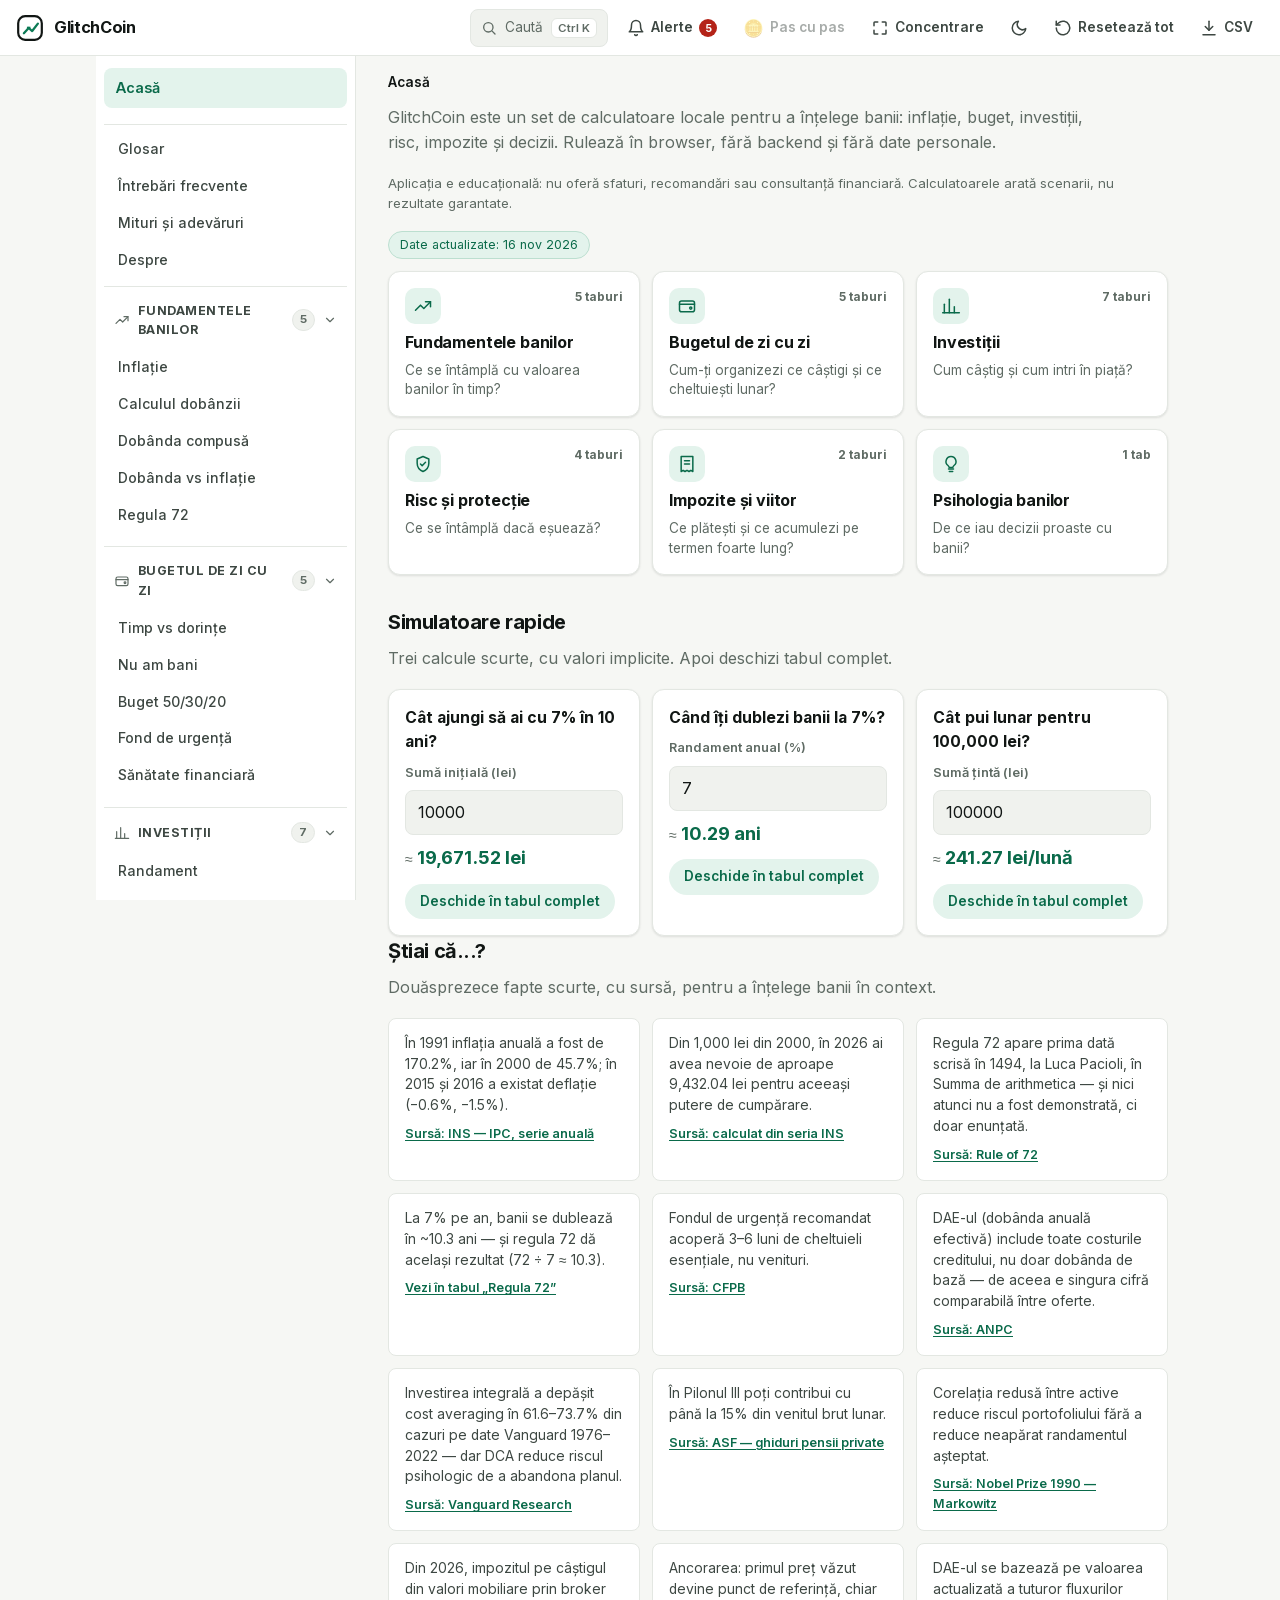
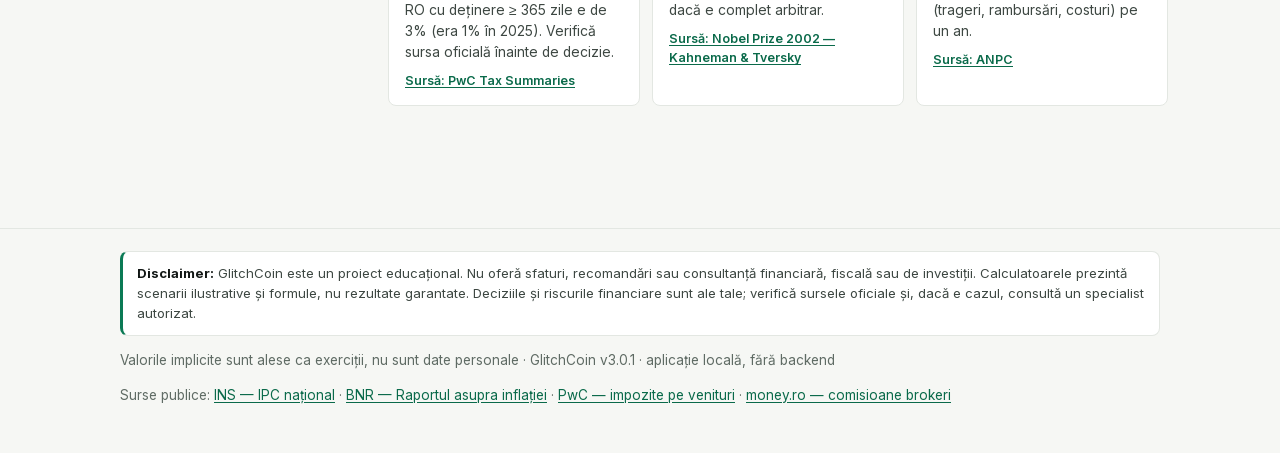
==== commit 6aae73a5: "GlitchCoin v3.0.1 — corecții Fond de urgență și Sumă dorită, comision 0,4% cu sursă" ====
--- a/index.html
+++ b/index.html
@@ -556,9 +556,14 @@
             <li><strong>Impozit pe venituri din investiții</strong> — PwC Tax Summaries:
               <a href="https://taxsummaries.pwc.com/romania/individual/significant-developments" target="_blank" rel="noopener">taxsummaries.pwc.com/romania</a>;
               EY: <a href="https://www.ey.com/en_gl/technical/tax-alerts/romanian-tax-changes-introduced-by-new-fiscal-and-budgetary-measures" target="_blank" rel="noopener">ey.com</a>.</li>
-            <li><strong>Comisioane de tranzacționare</strong> — media pieței RO 0.1–0.5% (0.3% online), 0.5–1% străin:
-              <a href="https://www.money.ro/invata/brokeri-autorizati" target="_blank" rel="noopener">money.ro</a>,
-              <a href="https://www.wall-street.ro/articol/Money/201325/cat-te-costa-sa-cumperi-actiuni-pe-bursa-si-care-sunt-sumele-minime-de-care-ai-nevoie.html" target="_blank" rel="noopener">wall-street.ro</a>.</li>
+            <li><strong>Comisioane de tranzacționare</strong> — media pieței RO 0.1–0.5% (0.3% online), 0.5–1% străin
+              (<a href="https://www.money.ro/invata/brokeri-autorizati" target="_blank" rel="noopener">money.ro</a>,
+              <a href="https://www.wall-street.ro/articol/Money/201325/cat-te-costa-sa-cumperi-actiuni-pe-bursa-si-care-sunt-sumele-minime-de-care-ai-nevoie.html" target="_blank" rel="noopener">wall-street.ro</a>).
+              Pentru cumpărarea de acțiuni pe BVB, anexele oficiale arată 0,25–0,41% + taxa ASF 0,06%, de unde valoarea implicită de 0,4%:
+              <a href="https://tradeville.ro/tranzactionare/comisioane-tradeville-010826" target="_blank" rel="noopener">TradeVille</a>,
+              <a href="https://www.investimental.ro/grila-comisioane-investimental/" target="_blank" rel="noopener">Investimental</a>,
+              <a href="https://salt.bank/storage/app/efsfiles/media/info-legale/Anexa-comisioane-piete-interne.pdf" target="_blank" rel="noopener">Salt Bank</a>,
+              <a href="https://www.zf.ro/burse-fonduri-mutuale/cat-costa-tranzactionarea-actiunilor-romanesti-prin-interactive-brokers-comision-de-0-28-din-valoarea-ordinului-minimum-10-lei-plus-o-taxa-de-custodie-de-0-1-pe-an-cum-sunt-aspectele-fiscale-23203099" target="_blank" rel="noopener">ZF — Interactive Brokers</a>.</li>
             <li><strong>Prețuri alimente</strong> — estimări metodologice (variații INS aplicate prețului 2024);
               studii de piață: <a href="https://infocons.ro/studiu-comparativ-infocons-protectia-consumatorilor-cat-ne-costa-alimentele-de-baza-septembrie-2025-vs-septembrie-2026" target="_blank" rel="noopener">InfoCons</a>.</li>
             <li><strong>Zile lucrătoare</strong> — 250 în România (2026): 365 − 104 weekend − 11 sărbători legale care cad în timpul săptămânii (din 16);
@@ -2112,10 +2117,24 @@
         Formula: (Σ preț × cantitate + Σ preț × cantitate × comision) / Σ cantitate —
         comisionul fiecărei tranșe se adaugă la valoarea ei (baza e suma plătită, nu doar prețul).
       </p>
+      <p class="note">
+        <strong>De ce 0,4%:</strong> comisionul implicit reprezintă costul tipic de achiziție pe piața din România:
+        media comisioanelor de cumpărare la BVB pe acțiuni — 0,33% (<a href="https://tradeville.ro/tranzactionare/comisioane-tradeville-010826" target="_blank" rel="noopener">TradeVille 0,38%</a>,
+        <a href="https://www.investimental.ro/grila-comisioane-investimental/" target="_blank" rel="noopener">Investimental 0,41%</a>,
+        <a href="https://salt.bank/storage/app/efsfiles/media/info-legale/Anexa-comisioane-piete-interne.pdf" target="_blank" rel="noopener">Salt Bank 0,25%</a>,
+        <a href="https://www.zf.ro/burse-fonduri-mutuale/cat-costa-tranzactionarea-actiunilor-romanesti-prin-interactive-brokers-comision-de-0-28-din-valoarea-ordinului-minimum-10-lei-plus-o-taxa-de-custodie-de-0-1-pe-an-cum-sunt-aspectele-fiscale-23203099" target="_blank" rel="noopener">Interactive Brokers 0,28%</a>)
+        + taxa ASF de cumpărare 0,06% = 0,39%, rotunjit la 0,4%. Verificat pe anexele oficiale de comisioane la 18.11.2026.
+        Comisionul fix per ordin (0,3 EUR la TradeVille, minim 5 lei la Salt Bank) nu e inclus, pentru că nu se poate
+        exprima ca procent — la tranzacțiile mici costul real e mai mare decât 0,4%.
+      </p>
           <div class="panel-sources">
         <h3>Surse</h3>
         <ul class="info-list">
           <li><a href="https://www.bvb.ro/TradingAndStatistics/Trading/MarketsToday" target="_blank" rel="noopener">BVB — tranzacționare și statistici</a></li>
+          <li><a href="https://tradeville.ro/tranzactionare/comisioane-tradeville-010826" target="_blank" rel="noopener">TradeVille — grila de comisioane, valabilă de la 1 august 2026 (BVB Standard 0,38% + 0,3 EUR/ordin; taxa ASF 0,06%)</a></li>
+          <li><a href="https://www.investimental.ro/grila-comisioane-investimental/" target="_blank" rel="noopener">Investimental — grila de comisioane (cumpărare acțiuni RO 0,41% + 1,45 RON)</a></li>
+          <li><a href="https://salt.bank/storage/app/efsfiles/media/info-legale/Anexa-comisioane-piete-interne.pdf" target="_blank" rel="noopener">Salt Bank — anexa de comisioane și tarife (0,25%/tranzacție, minim 5 lei; taxa ASF 0,06%)</a></li>
+          <li><a href="https://www.zf.ro/burse-fonduri-mutuale/cat-costa-tranzactionarea-actiunilor-romanesti-prin-interactive-brokers-comision-de-0-28-din-valoarea-ordinului-minimum-10-lei-plus-o-taxa-de-custodie-de-0-1-pe-an-cum-sunt-aspectele-fiscale-23203099" target="_blank" rel="noopener">ZF — Interactive Brokers: comision 0,28% pe acțiuni românești</a></li>
           <li><a href="https://www.wall-street.ro/articol/Money/201325/cat-te-costa-sa-cumperi-actiuni-pe-bursa-si-care-sunt-sumele-minime-de-care-ai-nevoie.html" target="_blank" rel="noopener">wall-street.ro — costul tranzacțiilor</a></li>
           <li><a href="https://www.money.ro/invata/brokeri-autorizati" target="_blank" rel="noopener">money.ro — brokeri autorizați</a></li>
         </ul>
@@ -2199,8 +2218,10 @@
       </div>
 
       <p class="note">
-        Formula: <code>-PMT(randament/12, ani×12, sumă inițială, sumă dorită)</code> —
-        adică rata lunară care, compusă, ajunge la țintă.
+        Formula: <code>economie = (sumă dorită − sumă inițială × (1+r)^n) × r / ((1+r)^n − 1)</code>,
+        unde <code>r = randament/12</code> și <code>n = ani×12</code> —
+        adică rata lunară care, compusă, ajunge la țintă. Suma inițială e scăzută din țintă, nu adăugată;
+        în notația PMT clasică: <code>-PMT(r, n, −sumă inițială, sumă dorită)</code>.
       </p>
           <div class="panel-sources">
         <h3>Surse</h3>
@@ -4110,6 +4131,10 @@
           <li><strong>BVB — Bursa de Valori București</strong> — <a href="https://www.bvb.ro/TradingAndStatistics/Trading/MarketsToday" target="_blank" rel="noopener">BVB — piețele astăzi (tranzacționare și statistici)</a></li>
           <li><strong>Comisioane de tranzacționare</strong> — <a href="https://www.money.ro/invata/brokeri-autorizati" target="_blank" rel="noopener">money.ro — brokeri autorizați și comisioane</a></li>
           <li><strong>Comisioane de tranzacționare</strong> — <a href="https://www.wall-street.ro/articol/Money/201325/cat-te-costa-sa-cumperi-actiuni-pe-bursa-si-care-sunt-sumele-minime-de-care-ai-nevoie.html" target="_blank" rel="noopener">wall-street.ro — costul tranzacțiilor pe bursă</a></li>
+          <li><strong>Comisioane de tranzacționare</strong> — <a href="https://tradeville.ro/tranzactionare/comisioane-tradeville-010826" target="_blank" rel="noopener">TradeVille — grila de comisioane (BVB Standard 0,38% + 0,3 EUR/ordin, taxa ASF 0,06%)</a></li>
+          <li><strong>Comisioane de tranzacționare</strong> — <a href="https://www.investimental.ro/grila-comisioane-investimental/" target="_blank" rel="noopener">Investimental — grila de comisioane (cumpărare acțiuni RO 0,41% + 1,45 RON)</a></li>
+          <li><strong>Comisioane de tranzacționare</strong> — <a href="https://salt.bank/storage/app/efsfiles/media/info-legale/Anexa-comisioane-piete-interne.pdf" target="_blank" rel="noopener">Salt Bank — anexa de comisioane și tarife (0,25%/tranzacție, minim 5 lei; taxa ASF 0,06%)</a></li>
+          <li><strong>Comisioane de tranzacționare</strong> — <a href="https://www.zf.ro/burse-fonduri-mutuale/cat-costa-tranzactionarea-actiunilor-romanesti-prin-interactive-brokers-comision-de-0-28-din-valoarea-ordinului-minimum-10-lei-plus-o-taxa-de-custodie-de-0-1-pe-an-cum-sunt-aspectele-fiscale-23203099" target="_blank" rel="noopener">ZF — Interactive Brokers: comision 0,28% pe acțiuni românești</a></li>
           <li><strong>Strategii și educație financiară</strong> — <a href="https://www.investor.gov/introduction-investing/investing-basics/glossary/dollar-cost-averaging" target="_blank" rel="noopener">Investor.gov — dollar-cost averaging</a></li>
           <li><strong>Strategii și educație financiară</strong> — <a href="https://www.investor.gov/introduction-investing" target="_blank" rel="noopener">Investor.gov — Introduction to Investing</a></li>
           <li><strong>Strategii și educație financiară</strong> — <a href="https://investor.vanguard.com/investor-resources-education/online-trading/dollar-cost-averaging-vs-lump-sum" target="_blank" rel="noopener">Vanguard Research — DCA vs. investire integrală</a></li>
@@ -4202,7 +4227,7 @@
       </p>
       <p>
         Valorile implicite sunt alese ca exerciții, nu sunt date personale ·
-        GlitchCoin <span data-config-key="versiune" id="versiune-app">v3.0.0</span> · aplicație locală, fără backend
+        GlitchCoin <span data-config-key="versiune" id="versiune-app">v3.0.1</span> · aplicație locală, fără backend
       </p>
       <p>
         Surse publice: <a href="https://insse.ro/cms/en/content/cpi-annual-data-series" target="_blank" rel="noopener">INS — IPC național</a> ·
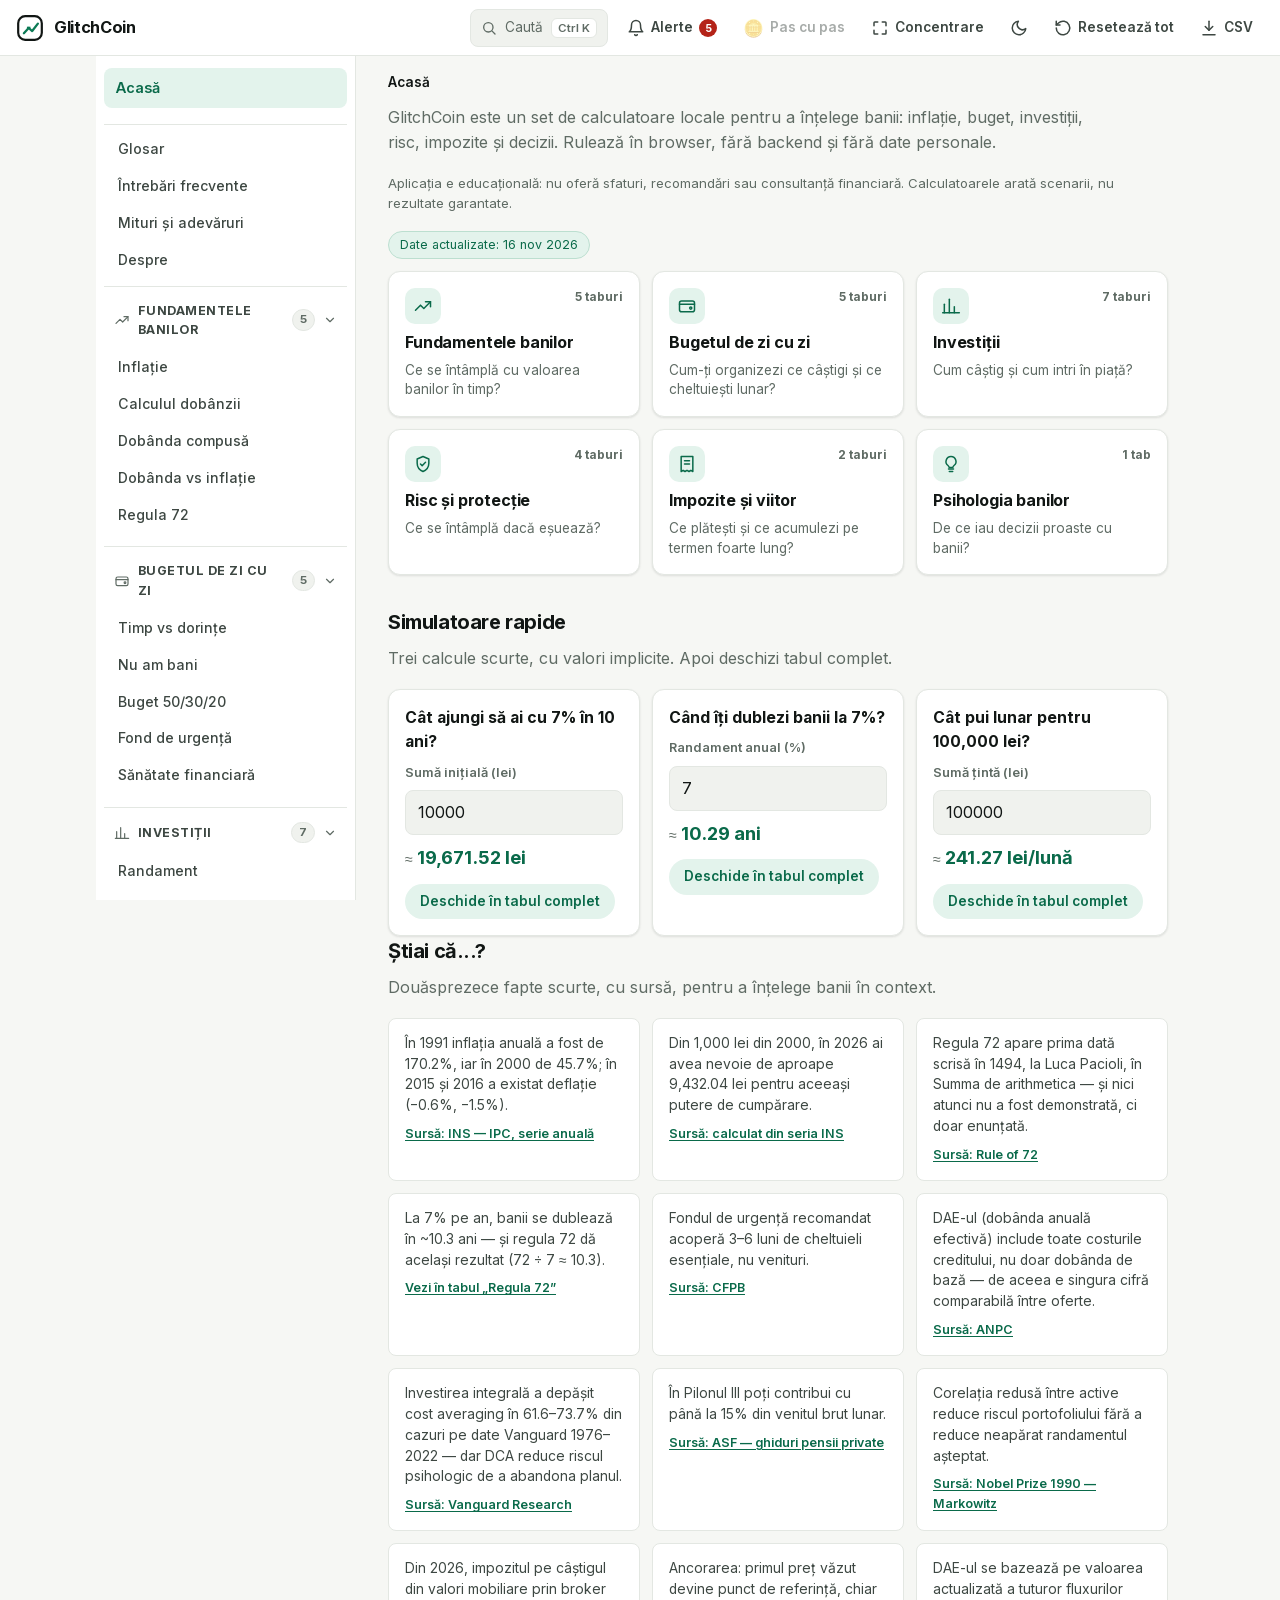
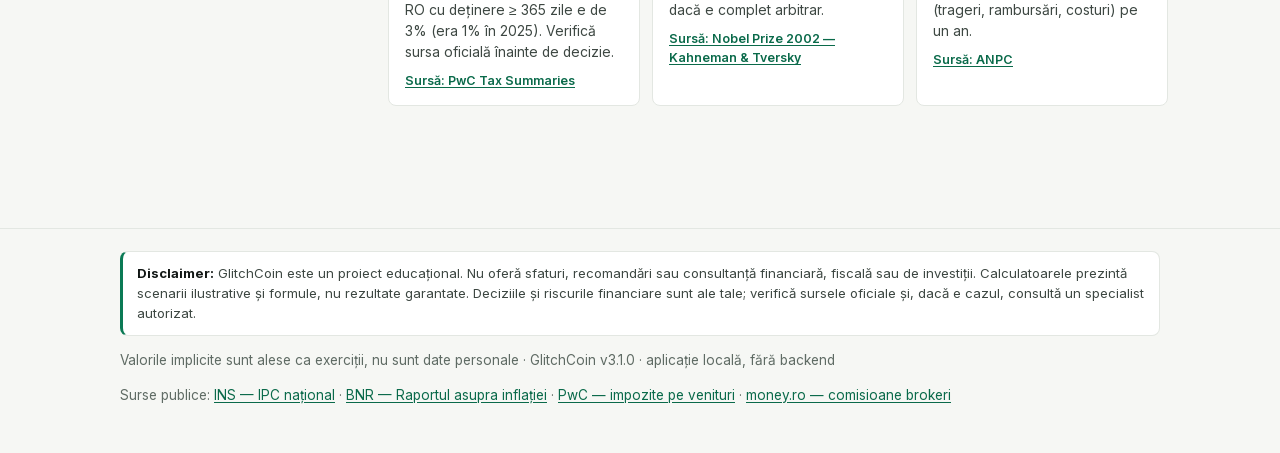
==== commit 933fe37a: "GlitchCoin v3.1.0 — secțiune „Istoric de versiuni" în Despre" ====
--- a/index.html
+++ b/index.html
@@ -4155,6 +4155,147 @@
       </div>
 
       <p class="note">GlitchCoin este un proiect educațional, fără backend și fără conturi.</p>
+
+      <details class="version-history" id="istoric-versiuni">
+        <summary>Istoric de versiuni (v1 → v3.1.0)</summary>
+        <div class="version-list">
+          <article class="version-entry">
+            <h3><span class="v-tag">v3.1.0</span> · <time datetime="2026-11-19">19.11.2026</time></h3>
+            <ul>
+              <li><strong>Nou:</strong> secțiune colapsabilă „Istoric de versiuni" (v1 → v3.0.1) în pagina „Despre" (card <code>t_e66e4039</code>, commit <code>a0625f5</code>).</li>
+            </ul>
+          </article>
+          <article class="version-entry">
+            <h3><span class="v-tag">v3.0.1</span> · <time datetime="2026-11-18">18.11.2026</time></h3>
+            <ul>
+              <li><strong>Nou:</strong> rândul „Cont de economii” (2–3%/an, sursă Raiffeisen) în „Fond de urgență”.</li>
+              <li><strong>Schimbat:</strong> comision implicit 0,4% în „Costul mediu de achiziție”, justificat prin surse.</li>
+              <li><strong>Îmbunătățire:</strong> „Sumă dorită” — capitalul inițial reduce contribuția lunară (card <code>t_8446f449</code>).</li>
+            </ul>
+          </article>
+          <article class="version-entry">
+            <h3><span class="v-tag">v3 (v3.0)</span> · <time datetime="2026-11-17">17.11.2026</time></h3>
+            <ul>
+              <li><strong>Nou:</strong> date verificabile cu <code>scripts/verifica-date.mjs</code>, metodologie documentată și CI la push/PR.</li>
+              <li><strong>Schimbat:</strong> randament real afișat în trei taburi, an fiscal 2025/2026 selectabil, prețuri estimate marcate cu <code>*</code>.</li>
+              <li><strong>Îmbunătățire:</strong> „Explică rezultatul” și scenariile A/B în 23 de taburi; progres „explorat” opțional și categorii rapide pe mobil.</li>
+              <li><strong>Context:</strong> interfața cu 6 categorii, dark mode și navigare pe hash din redesign (card <code>t_7eba600f</code>, Etapele 0–6).</li>
+            </ul>
+          </article>
+          <article class="version-entry">
+            <h3><span class="v-tag">v2.13</span> · <time datetime="2026-11-16">16.11.2026</time></h3>
+            <ul>
+              <li><strong>Nou:</strong> taburile „Curs de schimb” (randament în valută, curs, impozit, inflație importată) și „Biaseuri comportamentale” (ancorare, cont mental, aversiune la pierdere, FOMO, cadrare).</li>
+              <li><strong>Schimbat:</strong> două legături noi între taburi (Dobânda vs inflație → Curs, Curs → Costul oportunității).</li>
+              <li><strong>Îmbunătățire:</strong> test rapid de cinci întrebări cu scor și tabel de referință; 145 de teste (card <code>t_3917ffbb</code>).</li>
+            </ul>
+          </article>
+          <article class="version-entry">
+            <h3><span class="v-tag">v2.12</span> · <time datetime="2026-11-16">16.11.2026</time></h3>
+            <ul>
+              <li><strong>Nou:</strong> taburile „Datorii bune vs rele” (anuitate, cost total, prag de indiferență) și „Scalarea în timp (DCA)” (cost mediu vs preț mediu, DCA față de investirea integrală).</li>
+              <li><strong>Schimbat:</strong> patru legături noi între taburi, inclusiv Costul mediu ↔ DCA.</li>
+              <li><strong>Îmbunătățire:</strong> tabel de evoluție lunară și comparație deterministă pe patru căi ale prețului; 126 de teste (card <code>t_72fafaff</code>).</li>
+            </ul>
+          </article>
+          <article class="version-entry">
+            <h3><span class="v-tag">v2.11</span> · <time datetime="2026-11-16">16.11.2026</time></h3>
+            <ul>
+              <li><strong>Nou:</strong> taburile „Pensie / Pilon III” (comisioane, impozit pe câștig, valoare reală) și „Impozitare pe investiții” (cote reale 2025→2026, calculator comparativ).</li>
+              <li><strong>Schimbat:</strong> patru legături noi, de la Pensie la „Sumă dorită” și de la Randament/Profit la „Impozitare”.</li>
+              <li><strong>Îmbunătățire:</strong> tabel de evoluție pe ani și scenarii Istoric/Conservator/Optimist; 104 teste (card <code>t_fb5f36fc</code>).</li>
+            </ul>
+          </article>
+          <article class="version-entry">
+            <h3><span class="v-tag">v2.10</span> · <time datetime="2026-11-16">16.11.2026</time></h3>
+            <ul>
+              <li><strong>Nou:</strong> taburile „Diversificare și riscul” (Monte Carlo cu 5.000 de simulări), „Asigurări” (primă vs auto-asigurare) și „Stress test” (buget și active sub stres).</li>
+              <li><strong>Schimbat:</strong> cinci legături noi între taburi, de la Diversificare la Randament și de la Stress test la Buget/Sănătate.</li>
+              <li><strong>Îmbunătățire:</strong> tabel dinamic de active și scenarii predefinite; 82 de teste (card <code>t_dd0e718a</code>).</li>
+            </ul>
+          </article>
+          <article class="version-entry">
+            <h3><span class="v-tag">v2.9</span> · <time datetime="2026-11-15">15.11.2026</time></h3>
+            <ul>
+              <li><strong>Nou:</strong> taburile „Buget 50/30/20” (nevoi/dorințe/economii, alarme) și „Sănătate financiară” (rată de economii, datorii/venit, net worth).</li>
+              <li><strong>Schimbat:</strong> cinci legături noi, inclusiv Buget/Sănătate → Stress test și Sănătate → Fond de urgență.</li>
+              <li><strong>Îmbunătățire:</strong> dorințele exprimate în zile și ore lucrate; 60 de teste (card <code>t_41410e1b</code>).</li>
+            </ul>
+          </article>
+          <article class="version-entry">
+            <h3><span class="v-tag">v2.8</span> · <time datetime="2026-11-15">15.11.2026</time></h3>
+            <ul>
+              <li><strong>Nou:</strong> patru taburi: „Dobândă vs inflație”, „Regula 72”, „Fond de urgență” și „Costul oportunității”.</li>
+              <li><strong>Schimbat:</strong> seria istorică 2000–2025 și comparația cash vs investiție pe 26 de ani.</li>
+              <li><strong>Îmbunătățire:</strong> grafice și tabele pentru dublare și randament real; 44 de teste (card <code>t_88a8e0a3</code>).</li>
+            </ul>
+          </article>
+          <article class="version-entry">
+            <h3><span class="v-tag">v2.7</span> · <time datetime="2026-11-13">13.11.2026</time></h3>
+            <ul>
+              <li><strong>Nou:</strong> inputul „Zile lucrătoare / an” în „Timp vs dorințe” (implicit 248 la acea dată).</li>
+              <li><strong>Schimbat:</strong> zilele lucrătoare pe lună se derivă din cele anuale, în loc de un divisor fix de 20.</li>
+              <li><strong>Îmbunătățire:</strong> valoarea se salvează local și revine la 248 prin „Resetează tot”; 29 de teste (card <code>t_5ce2d4f5</code>).</li>
+            </ul>
+          </article>
+          <article class="version-entry">
+            <h3><span class="v-tag">v2.6</span> · <time datetime="2026-11-13">13.11.2026</time></h3>
+            <ul>
+              <li><strong>Nou:</strong> datele complete 2025 și 2026 (inflație 7,3%, respectiv 6,3% parțial).</li>
+              <li><strong>Schimbat:</strong> 12 corecții financiare C1–C12: semnul dobânzii, deflatorul fără decalaj, impozitul pe tipuri de venit, seria INS, comisioanele, pierderea neimpozabilă.</li>
+              <li><strong>Îmbunătățire:</strong> valori recalculate independent și verificate în browser; 28 de teste (carduri <code>t_b3026530</code>, <code>t_35151f97</code>).</li>
+            </ul>
+          </article>
+          <article class="version-entry">
+            <h3><span class="v-tag">v2.4</span> · <time datetime="2026-11-12">12.11.2026</time></h3>
+            <ul>
+              <li><strong>Nou:</strong> taburile „Sumă dorită” și „Nu am bani” (flux de numerar zilnic, facturi dinamice, scenarii pe 1 și 10 ani).</li>
+              <li><strong>Schimbat:</strong> bara de taburi lărgită ca toate cele 9 taburi să încapă pe ecrane mari.</li>
+              <li><strong>Îmbunătățire:</strong> coloana „Cât din țintă e acumulat” și nume de facturi cu lățime minimă, fără truncare (card <code>t_92ef3881</code>).</li>
+            </ul>
+          </article>
+          <article class="version-entry">
+            <h3><span class="v-tag">v2.3</span> · <time datetime="2026-11-12">12.11.2026</time></h3>
+            <ul>
+              <li><strong>Nou:</strong> taburile „Profit” și „Costul mediu de achiziție”, cu tabel dinamic de tranzacții.</li>
+              <li><strong>Schimbat:</strong> costul mediu calculat ca medie ponderată cu comision, nu simplu.</li>
+              <li><strong>Îmbunătățire:</strong> adăugare/ștergere/reset de rânduri cu păstrarea focalizării, verificate cu 14.000 + 2.000 de comparații aleatorii (card <code>t_0d7052b4</code>).</li>
+            </ul>
+          </article>
+          <article class="version-entry">
+            <h3><span class="v-tag">v2.2</span> · <time datetime="2026-11-12">12.11.2026</time></h3>
+            <ul>
+              <li><strong>Nou:</strong> taburile „Dobânda compusă” și „Randament”, după formulele sursă.</li>
+              <li><strong>Schimbat:</strong> randamentul e împărțit în brut, net și real, cu impozit și inflație.</li>
+              <li><strong>Îmbunătățire:</strong> 168 de valori comparate cu sursa, inclusiv cazuri extreme (sumă 0, rată 0, deflație); card <code>t_f5b5cfc7</code>.</li>
+            </ul>
+          </article>
+          <article class="version-entry">
+            <h3><span class="v-tag">v2.1</span> · <time datetime="2026-11-11">11.11.2026</time></h3>
+            <ul>
+              <li><strong>Nou:</strong> taburile „Timp vs dorințe” și „Calculul dobânzii”.</li>
+              <li><strong>Schimbat:</strong> dorințele convertite în minute, ore și zile de muncă; dobânda arătată brut, net și ca procent.</li>
+              <li><strong>Îmbunătățire:</strong> cazuri extreme (venit 0) și navigare cu tastatura verificate (card <code>t_e9220d69</code>).</li>
+            </ul>
+          </article>
+          <article class="version-entry">
+            <h3><span class="v-tag">v2.0</span> · <time datetime="2026-11-11">11.11.2026</time></h3>
+            <ul>
+              <li><strong>Nou:</strong> bară de taburi în loc de ancore, cu 8 taburi active și „Nu am bani” încă ascuns.</li>
+              <li><strong>Schimbat:</strong> navigarea din tabul „Inflație” rămâne doar acolo (subnav); calculul din v1 neschimbat.</li>
+              <li><strong>Îmbunătățire:</strong> săgeți, Home/End și ARIA validate; fără overflow la 390px (card <code>t_6c7f7921</code>).</li>
+            </ul>
+          </article>
+          <article class="version-entry">
+            <h3><span class="v-tag">v1</span> · <time datetime="2026-11-11">11.11.2026</time></h3>
+            <ul>
+              <li><strong>Nou:</strong> prima versiune, cu un singur tab: „Inflație” — simulator, prețuri alimente și deflator.</li>
+              <li><strong>Schimbat:</strong> modelul de calcul a fost transferat din fișierul sursă în pagina locală.</li>
+              <li><strong>Îmbunătățire:</strong> calculele reproduc sursa cu eroare maximă de ~2e-12, offline, fără erori JS (carduri <code>t_89156cf0</code>, <code>t_0b9c7a42</code>).</li>
+            </ul>
+          </article>
+        </div>
+      </details>
     </section>
 
         <nav class="panel-nav" id="panel-nav" aria-label="Navigare între taburi" hidden>
@@ -4227,7 +4368,7 @@
       </p>
       <p>
         Valorile implicite sunt alese ca exerciții, nu sunt date personale ·
-        GlitchCoin <span data-config-key="versiune" id="versiune-app">v3.0.1</span> · aplicație locală, fără backend
+        GlitchCoin <span data-config-key="versiune" id="versiune-app">v3.1.0</span> · aplicație locală, fără backend
       </p>
       <p>
         Surse publice: <a href="https://insse.ro/cms/en/content/cpi-annual-data-series" target="_blank" rel="noopener">INS — IPC național</a> ·
--- a/styles.css
+++ b/styles.css
@@ -2908,6 +2908,61 @@
   border-radius: 4px;
 }
 
+/* Istoric de versiuni în pagina „Despre” — același marker ▸/▾ și același
+   focus-visible ca tabelul inflației; tokenii CSS acoperă ambele teme. */
+.version-history { margin: 18px 0 8px; }
+.version-history > summary {
+  width: fit-content;
+  padding: 6px 2px;
+  cursor: pointer;
+  font-size: .9rem;
+  font-weight: 600;
+  color: var(--accent-ink);
+  list-style: none;
+}
+.version-history > summary::-webkit-details-marker { display: none; }
+.version-history > summary::before { content: '▸ '; }
+.version-history[open] > summary::before { content: '▾ '; }
+.version-history > summary:hover { color: var(--ink); }
+.version-history > summary:focus-visible {
+  outline: 2px solid var(--accent);
+  outline-offset: 2px;
+  border-radius: 4px;
+}
+.version-list { display: flex; flex-direction: column; gap: 10px; margin-top: 10px; }
+.version-entry {
+  padding: 12px 14px;
+  border: 1px solid var(--line);
+  border-left: 3px solid var(--accent-line);
+  border-radius: var(--radius-sm);
+  background: var(--surface);
+  break-inside: avoid;
+}
+[data-theme="dark"] .version-entry {
+  border-left-color: var(--accent);
+  background: var(--surface-2);
+}
+.version-entry h3 {
+  display: flex;
+  flex-wrap: wrap;
+  align-items: baseline;
+  gap: 8px;
+  margin: 0 0 6px;
+  font-size: .95rem;
+  color: var(--ink);
+}
+.v-tag { font-variant-numeric: tabular-nums; }
+.version-entry time { font-size: .8rem; font-weight: 400; color: var(--muted); }
+.version-entry ul { margin: 0; padding-left: 18px; }
+.version-entry li { font-size: .86rem; line-height: 1.5; color: var(--ink-soft); }
+.version-entry li + li { margin-top: 4px; }
+.version-entry li strong { color: var(--accent-ink); }
+.version-entry code { font-size: .82em; color: var(--ink); }
+@media (max-width: 480px) {
+  .version-entry { padding: 10px 12px; }
+  .version-entry h3 { gap: 4px; }
+}
+
 @media print {
   /* La print tabelul e deschis de `beforeprint` (app.js); ascundem
      doar sumarul și indiciul de derulare, ca PDF-ul să fie curat. */
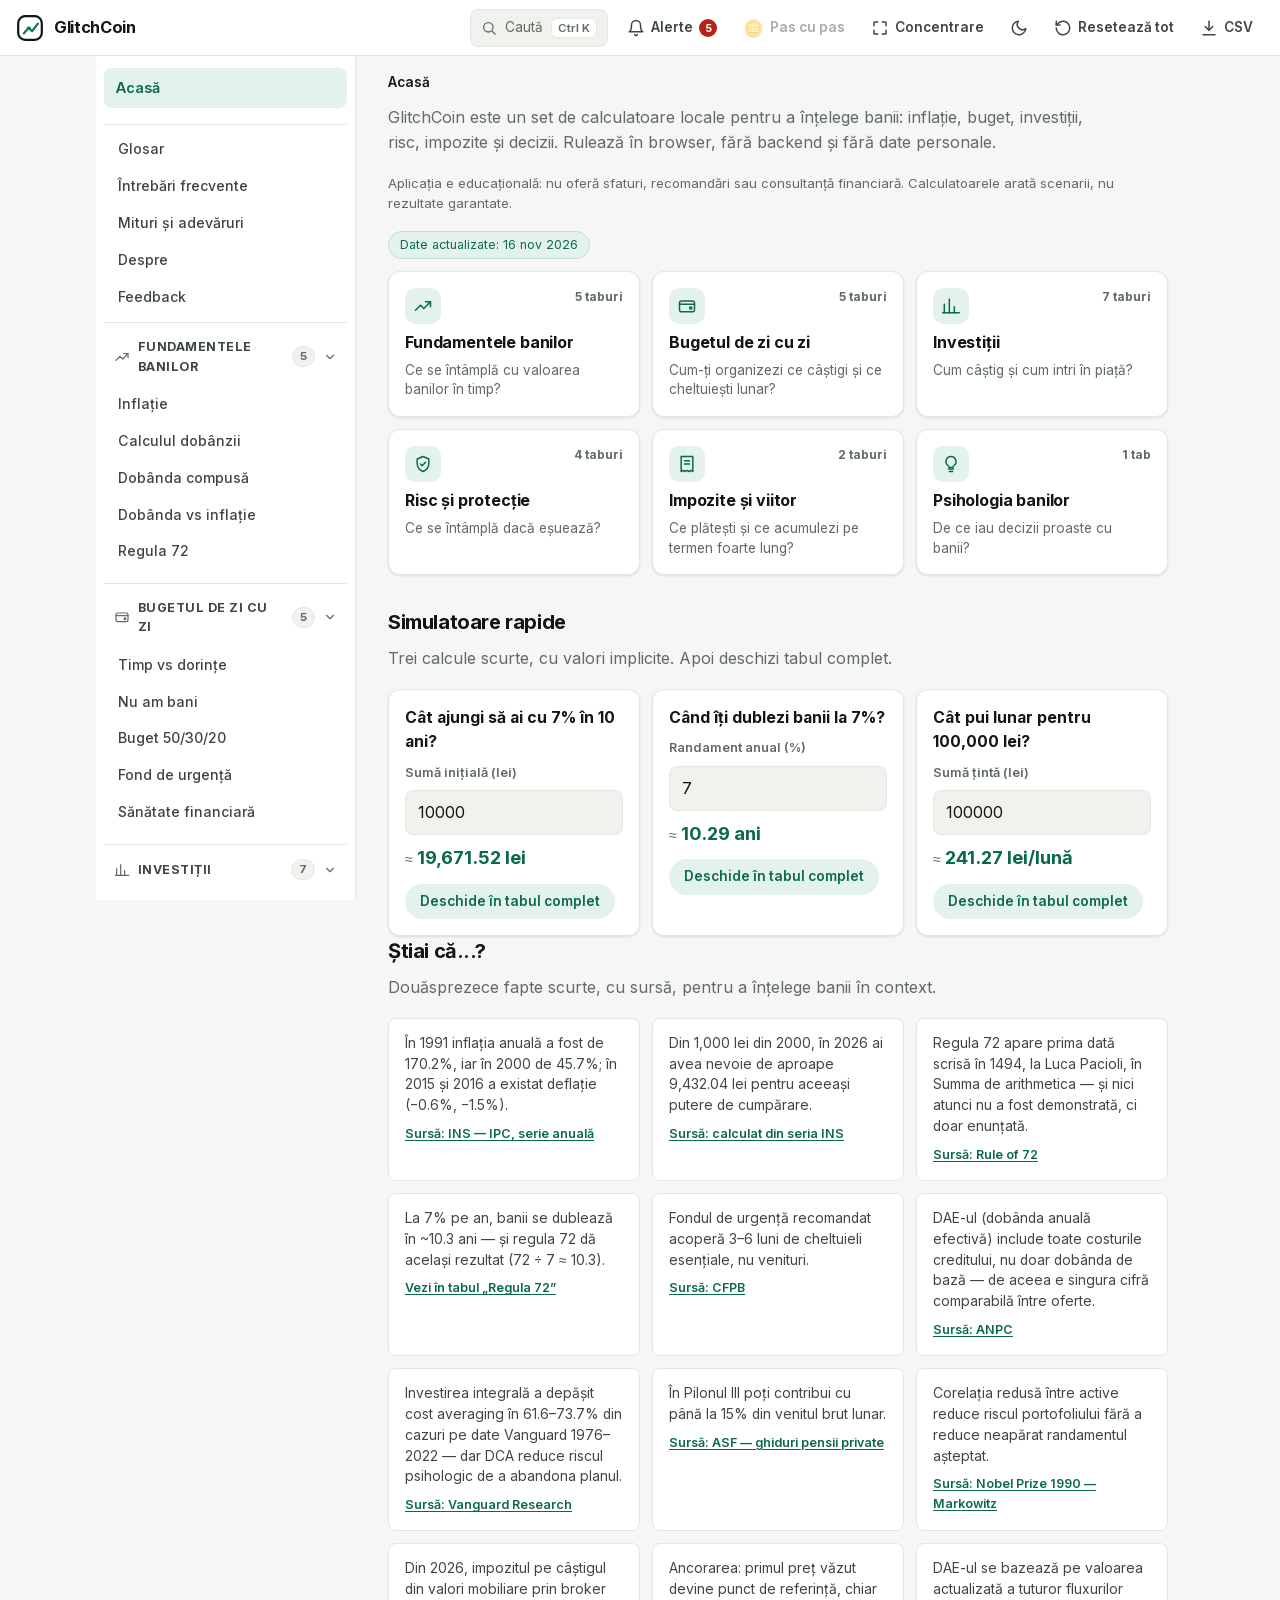
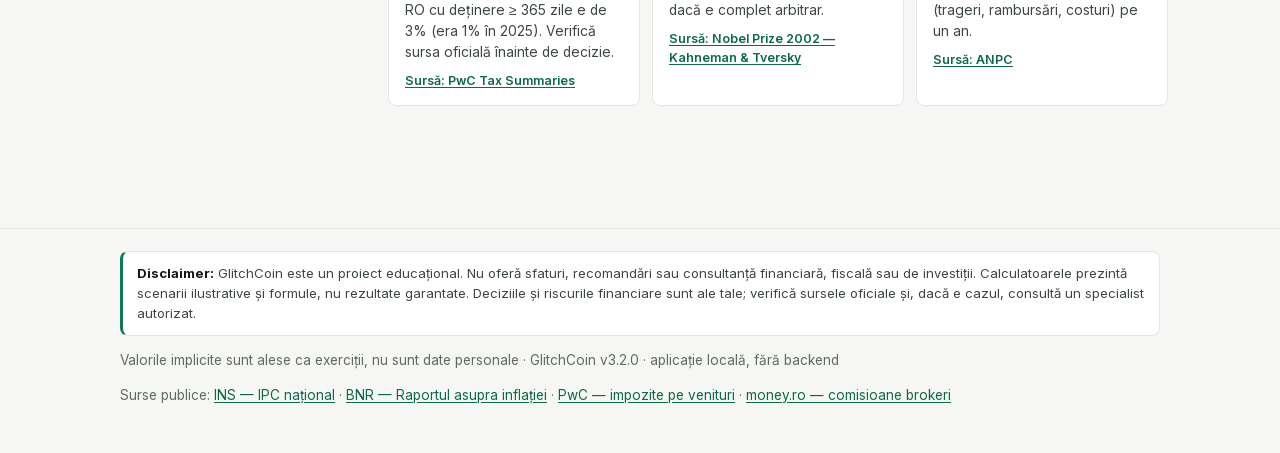
==== commit 5064aa20: "GlitchCoin v3.2.0 — tab global Feedback (formular mailto + roadmap)" ====
--- a/index.html
+++ b/index.html
@@ -91,6 +91,7 @@
         <a class="side-global-link" id="nav-faq" href="#faq" data-global="faq">Întrebări frecvente</a>
         <a class="side-global-link" id="nav-mituri" href="#mituri" data-global="mituri">Mituri și adevăruri</a>
         <a class="side-global-link" id="nav-despre" href="#despre" data-global="despre">Despre</a>
+        <a class="side-global-link" id="nav-feedback" href="#feedback" data-global="feedback">Feedback</a>
       </div>
       <div class="side-group" data-cat="fundamente">
         <button class="side-cat" type="button" aria-expanded="true" aria-controls="cat-fundamente">
@@ -4157,8 +4158,15 @@
       <p class="note">GlitchCoin este un proiect educațional, fără backend și fără conturi.</p>
 
       <details class="version-history" id="istoric-versiuni">
-        <summary>Istoric de versiuni (v1 → v3.1.0)</summary>
+        <summary>Istoric de versiuni (v1 → v3.2.0)</summary>
         <div class="version-list">
+          <article class="version-entry">
+            <h3><span class="v-tag">v3.2.0</span> · <time datetime="2026-11-20">20.11.2026</time></h3>
+            <ul>
+              <li><strong>Nou:</strong> tab global „Feedback” după „Despre” — formular cu tip / mesaj / email opțional, trimitere prin <code>mailto:</code>, buton „Copiază textul” și lista „Îmbunătățiri planulate” (card <code>t_34d0eb8d</code>).</li>
+              <li><strong>Îmbunătățire:</strong> validare cu mesaj vizibil (fără <code>alert()</code>) și confirmare în regiune <code>aria-live</code>.</li>
+            </ul>
+          </article>
           <article class="version-entry">
             <h3><span class="v-tag">v3.1.0</span> · <time datetime="2026-11-19">19.11.2026</time></h3>
             <ul>
@@ -4298,6 +4306,87 @@
       </details>
     </section>
 
+    <section id="panel-feedback" class="global-panel" role="region" aria-labelledby="feedback-title" tabindex="-1" hidden>
+      <h2 id="feedback-title">Feedback</h2>
+      <p class="lead">Spune-ne ce nu merge, ce ai schimba sau ce nu e clar. Textul se pregătește în aplicația ta de mail — tu alegi destinatarul, iar GlitchCoin nu stochează nimic.</p>
+
+      <section class="feedback-card section" data-search data-search-id="feedback-form" data-search-cat="Feedback" data-search-target="feedback" aria-labelledby="feedback-form-title">
+        <h3 id="feedback-form-title">Trimite feedback</h3>
+        <form class="feedback-form" id="feedback-form" novalidate>
+          <div class="feedback-grid">
+            <div class="field">
+              <label for="feedback-tip">Tip</label>
+              <select id="feedback-tip" name="tip">
+                <option value="bug">Bug — ceva nu merge</option>
+                <option value="idee">Idee — o propunere</option>
+                <option value="intrebare">Întrebare — o nelămurire</option>
+              </select>
+            </div>
+            <div class="field">
+              <label for="feedback-email">Email (opțional)</label>
+              <input id="feedback-email" name="email" type="email" autocomplete="email" placeholder="nume@domeniu.ro" aria-describedby="feedback-email-hint">
+              <p class="field-hint" id="feedback-email-hint">Adaugă-l doar dacă vrei un răspuns. Nu e salvat de aplicație.</p>
+            </div>
+          </div>
+          <div class="field">
+            <label for="feedback-mesaj">Mesaj <span aria-hidden="true">*</span></label>
+            <textarea id="feedback-mesaj" name="mesaj" rows="6" required minlength="10" aria-describedby="feedback-mesaj-hint feedback-error" placeholder="Descrie ce ai observat…"></textarea>
+            <p class="field-hint" id="feedback-mesaj-hint">Minimum 10 caractere. Te rugăm să nu incluzi date personale sau sume reale.</p>
+          </div>
+          <p class="feedback-error" id="feedback-error" role="alert" hidden></p>
+          <div class="feedback-actions">
+            <button class="feedback-send" id="feedback-trimite" type="submit">Trimite pe mail</button>
+            <button class="feedback-copy" id="feedback-copiaza" type="button">Copiază textul</button>
+          </div>
+          <p class="feedback-live" id="feedback-live" role="status" aria-live="polite"></p>
+          <p class="note">„Trimite pe mail” deschide aplicația de mail cu subiectul și textul deja completate. GlitchCoin nu trimite nimic singur și nu păstrează mesajul.</p>
+        </form>
+      </section>
+
+      <section class="feedback-card section roadmap" aria-labelledby="roadmap-title" data-search data-search-id="feedback-roadmap" data-search-cat="Feedback" data-search-target="feedback">
+        <h3 id="roadmap-title">Îmbunătățiri planulate</h3>
+        <p class="note">Stări folosite: Planificat · În lucru · Terminat. Lista include doar elemente documentate în proiect, nu promisiuni. În acest moment nimic nu e marcat „În lucru”.</p>
+        <ul class="roadmap-list">
+          <li class="roadmap-item" data-stare="planificat">
+            <span class="roadmap-status status-planificat">Planificat</span>
+            <h4>Simulare Monte Carlo într-un Web Worker</h4>
+            <p>Simularea rulează azi cu <code>setTimeout</code> pe thread-ul principal; intenția consemnată e un thread separat, astfel încât interfața să nu aștepte calculul.</p>
+            <p class="roadmap-source">Sursă: card <code>t_26c18d0f</code> (deviația notată la v3.0).</p>
+          </li>
+          <li class="roadmap-item" data-stare="planificat">
+            <span class="roadmap-status status-planificat">Planificat</span>
+            <h4>Actualizarea anuală a datelor</h4>
+            <p>Seriile de inflație și valorile din <code>CONFIG_AN</code> se actualizează când apar datele finale (2026), apoi la trecerea la anul următor; textele se trag din config, nu se scriu manual.</p>
+            <p class="roadmap-source">Sursă: <code>docs/METODOLOGIE.md</code> §1 „Surse și actualizare anuală”.</p>
+          </li>
+          <li class="roadmap-item" data-stare="planificat">
+            <span class="roadmap-status status-planificat">Planificat</span>
+            <h4>Prețuri alimentare estimate → valori oficiale</h4>
+            <p>Prețurile marcate cu <code>*</code> pentru 2025–2026 sunt estimări metodologice; ele se înlocuiesc cu valori publicate, când devin disponibile.</p>
+            <p class="roadmap-source">Sursă: <code>docs/METODOLOGIE.md</code> §1–2 și nota din tabul „Inflație”.</p>
+          </li>
+          <li class="roadmap-item" data-stare="terminat">
+            <span class="roadmap-status status-terminat">Terminat</span>
+            <h4>Tab global „Feedback” (formular mail + această listă)</h4>
+            <p>Formular cu tip / mesaj / email opțional, trimitere prin <code>mailto:</code>, buton de copiere și listă publică de îmbunătățiri.</p>
+            <p class="roadmap-source">Sursă: card <code>t_34d0eb8d</code> (v3.2.0).</p>
+          </li>
+          <li class="roadmap-item" data-stare="terminat">
+            <span class="roadmap-status status-terminat">Terminat</span>
+            <h4>Istoric de versiuni în pagina „Despre”</h4>
+            <p>Secțiune colapsabilă cu toate versiunile, de la v1 la v3.1.0, cu data și schimbările principale.</p>
+            <p class="roadmap-source">Sursă: card <code>t_e66e4039</code> (v3.1.0).</p>
+          </li>
+          <li class="roadmap-item" data-stare="terminat">
+            <span class="roadmap-status status-terminat">Terminat</span>
+            <h4>Corecții financiare C1–C12 și comision justificat</h4>
+            <p>Deflator, zile lucrătoare ca input, comision implicit de 0,4% în „Costul mediu” și corectarea formulei „Sumă dorită”.</p>
+            <p class="roadmap-source">Sursă: card <code>t_8446f449</code> (v3.0.1).</p>
+          </li>
+        </ul>
+      </section>
+    </section>
+
         <nav class="panel-nav" id="panel-nav" aria-label="Navigare între taburi" hidden>
       <button class="panel-nav-btn" id="prev-tab" type="button">
         <svg viewBox="0 0 24 24" fill="none" stroke="currentColor" stroke-width="2.2" stroke-linecap="round" stroke-linejoin="round" aria-hidden="true"><path d="M15 18l-6-6 6-6"/></svg>
@@ -4368,7 +4457,7 @@
       </p>
       <p>
         Valorile implicite sunt alese ca exerciții, nu sunt date personale ·
-        GlitchCoin <span data-config-key="versiune" id="versiune-app">v3.1.0</span> · aplicație locală, fără backend
+        GlitchCoin <span data-config-key="versiune" id="versiune-app">v3.2.0</span> · aplicație locală, fără backend
       </p>
       <p>
         Surse publice: <a href="https://insse.ro/cms/en/content/cpi-annual-data-series" target="_blank" rel="noopener">INS — IPC național</a> ·
--- a/styles.css
+++ b/styles.css
@@ -2725,6 +2725,116 @@
 .about-card h3 { margin: 0 0 6px; font-size: .95rem; color: var(--ink); }
 .about-card p { margin: 0; font-size: .87rem; line-height: 1.55; color: var(--ink-soft); }
 
+/* ── Feedback (v3.2) ─────────────────────────────────────── */
+.feedback-card.section { padding-top: 18px; }
+.feedback-grid {
+  display: grid;
+  grid-template-columns: repeat(auto-fit, minmax(220px, 1fr));
+  gap: var(--space-4);
+  margin-bottom: var(--space-4);
+}
+.field textarea {
+  font: inherit;
+  color: var(--ink);
+  background: var(--surface-2);
+  border: 1px solid var(--line);
+  border-radius: var(--radius-sm);
+  padding: 10px 12px;
+  width: 100%;
+  min-height: 130px;
+  resize: vertical;
+}
+.field textarea:hover { border-color: var(--line-strong); }
+.field textarea:focus-visible {
+  outline: none;
+  border-color: var(--accent);
+  box-shadow: 0 0 0 3px var(--ring);
+}
+.feedback-error {
+  margin: 0 0 12px;
+  padding: 8px 12px;
+  border: 1px solid var(--neg);
+  border-radius: var(--radius-sm);
+  background: var(--neg-soft);
+  color: var(--neg-strong);
+  font-size: .85rem;
+  font-weight: 600;
+}
+.feedback-error[hidden] { display: none; }
+.feedback-actions {
+  display: flex;
+  flex-wrap: wrap;
+  gap: 10px;
+  margin-bottom: 8px;
+}
+.feedback-actions button {
+  font: inherit;
+  font-size: .88rem;
+  font-weight: 600;
+  border-radius: var(--radius-pill);
+  border: 1px solid var(--line-strong);
+  padding: 8px 16px;
+  cursor: pointer;
+  transition: background-color var(--speed) var(--ease),
+              border-color var(--speed) var(--ease);
+}
+.feedback-actions button:hover { background: var(--surface-2); }
+.feedback-actions button:focus-visible {
+  outline: none;
+  box-shadow: 0 0 0 3px var(--ring);
+}
+.feedback-actions .feedback-send {
+  background: var(--accent);
+  border-color: var(--accent);
+  color: var(--on-accent);
+}
+.feedback-actions .feedback-send:hover { background: var(--accent-strong); }
+.feedback-actions .feedback-copy {
+  background: var(--surface);
+  color: var(--ink);
+}
+.feedback-live {
+  min-height: 1.2em;
+  margin: 0 0 8px;
+  font-size: .85rem;
+  color: var(--accent-ink);
+}
+
+/* Roadmap public: stări reale, fără promisiuni de date. */
+.roadmap-list {
+  list-style: none;
+  margin: 0;
+  padding: 0;
+  display: grid;
+  gap: 12px;
+}
+.roadmap-item {
+  padding: 14px 16px;
+  border: 1px solid var(--line);
+  border-radius: var(--radius-sm);
+  background: var(--surface);
+}
+.roadmap-item h4 {
+  margin: 6px 0 4px;
+  font-size: .94rem;
+  color: var(--ink);
+}
+.roadmap-item p { margin: 0 0 4px; font-size: .85rem; line-height: 1.5; color: var(--ink-soft); }
+.roadmap-status {
+  display: inline-block;
+  font-size: .72rem;
+  font-weight: 700;
+  letter-spacing: .03em;
+  text-transform: uppercase;
+  border-radius: var(--radius-pill);
+  padding: 3px 10px;
+}
+.status-planificat { background: var(--warn-soft); color: var(--warn); }
+.status-in-lucru { background: var(--accent-soft); color: var(--accent-ink); }
+.status-terminat { background: var(--pos-soft); color: var(--pos-strong); }
+.roadmap-item .roadmap-source { font-size: .76rem; color: var(--muted); }
+.roadmap-source code { font-size: .95em; }
+
 /* ── Disclaimer ─────────────────────────────────────────── */
 .disclaimer-note {
   margin: 0 0 18px;
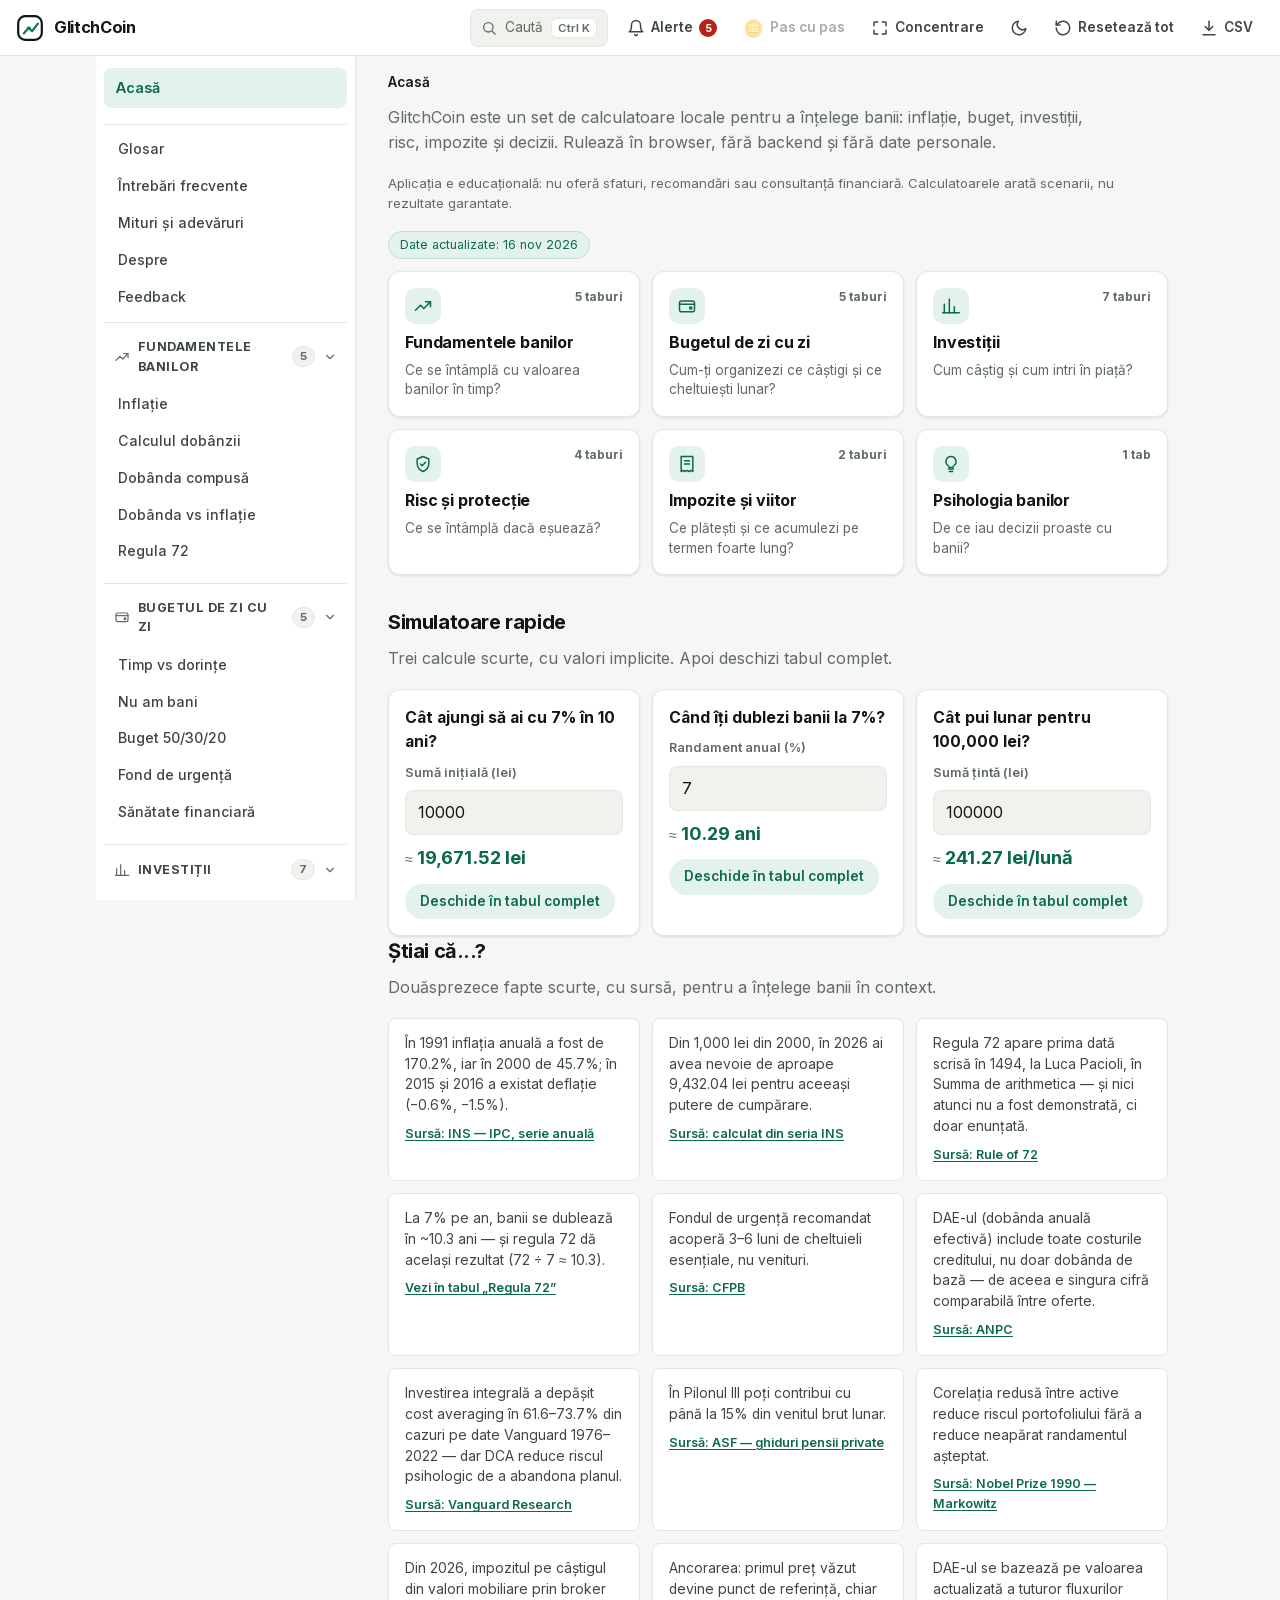
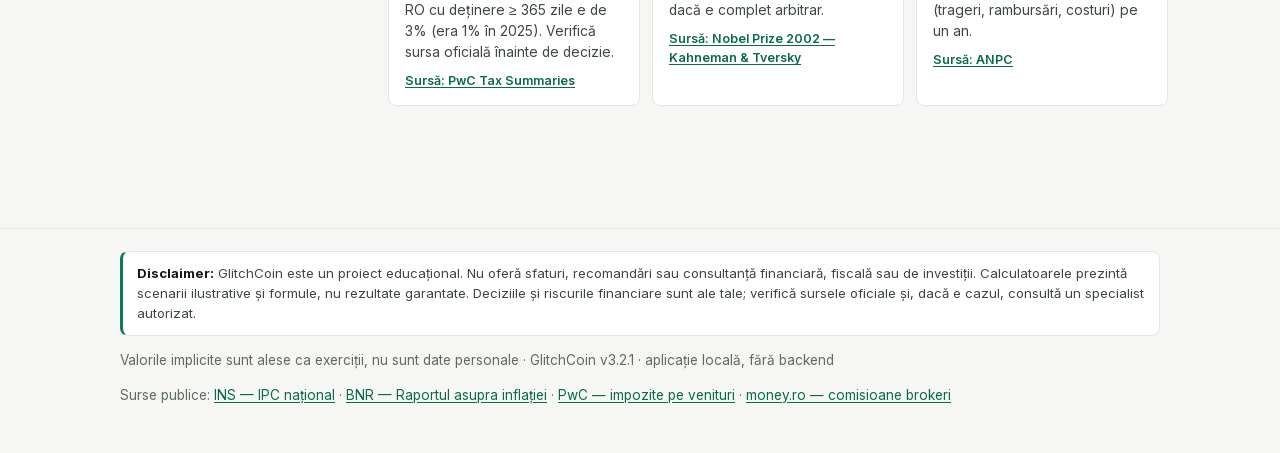
==== commit 1698302b: "GlitchCoin v3.2.1: destinatar feedback narcis101993@yahoo.ro Seteaza adresa publica de contact ca de" ====
--- a/index.html
+++ b/index.html
@@ -4158,8 +4158,15 @@
       <p class="note">GlitchCoin este un proiect educațional, fără backend și fără conturi.</p>
 
       <details class="version-history" id="istoric-versiuni">
-        <summary>Istoric de versiuni (v1 → v3.2.0)</summary>
+        <summary>Istoric de versiuni (v1 → v3.2.1)</summary>
         <div class="version-list">
+          <article class="version-entry">
+            <h3><span class="v-tag">v3.2.1</span> · <time datetime="2026-11-20">20.11.2026</time></h3>
+            <ul>
+              <li><strong>Schimbat:</strong> destinatarul feedback-ului e acum adresa publică de contact a proiectului — mesajele trimise prin <code>mailto:</code> ajung direct la autor (card <code>t_54aa3d1c</code>).</li>
+              <li><strong>Îmbunătățire:</strong> formularul spune explicit unde ajunge răspunsul, ca utilizatorul să știe cui i se trimite mesajul.</li>
+            </ul>
+          </article>
           <article class="version-entry">
             <h3><span class="v-tag">v3.2.0</span> · <time datetime="2026-11-20">20.11.2026</time></h3>
             <ul>
@@ -4308,7 +4315,7 @@
 
     <section id="panel-feedback" class="global-panel" role="region" aria-labelledby="feedback-title" tabindex="-1" hidden>
       <h2 id="feedback-title">Feedback</h2>
-      <p class="lead">Spune-ne ce nu merge, ce ai schimba sau ce nu e clar. Textul se pregătește în aplicația ta de mail — tu alegi destinatarul, iar GlitchCoin nu stochează nimic.</p>
+      <p class="lead">Spune-ne ce nu merge, ce ai schimba sau ce nu e clar. Textul se pregătește în aplicația ta de mail, cu destinatarul deja completat, iar GlitchCoin nu stochează nimic.</p>
 
       <section class="feedback-card section" data-search data-search-id="feedback-form" data-search-cat="Feedback" data-search-target="feedback" aria-labelledby="feedback-form-title">
         <h3 id="feedback-form-title">Trimite feedback</h3>
@@ -4339,7 +4346,7 @@
             <button class="feedback-copy" id="feedback-copiaza" type="button">Copiază textul</button>
           </div>
           <p class="feedback-live" id="feedback-live" role="status" aria-live="polite"></p>
-          <p class="note">„Trimite pe mail” deschide aplicația de mail cu subiectul și textul deja completate. GlitchCoin nu trimite nimic singur și nu păstrează mesajul.</p>
+          <p class="note">„Trimite pe mail” deschide aplicația de mail cu subiectul și textul deja completate. Răspunsul ajunge la <strong>narcis101993@yahoo.ro</strong>, adresa publică de contact a proiectului; GlitchCoin nu trimite nimic singur și nu păstrează mesajul.</p>
         </form>
       </section>
 
@@ -4457,7 +4464,7 @@
       </p>
       <p>
         Valorile implicite sunt alese ca exerciții, nu sunt date personale ·
-        GlitchCoin <span data-config-key="versiune" id="versiune-app">v3.2.0</span> · aplicație locală, fără backend
+        GlitchCoin <span data-config-key="versiune" id="versiune-app">v3.2.1</span> · aplicație locală, fără backend
       </p>
       <p>
         Surse publice: <a href="https://insse.ro/cms/en/content/cpi-annual-data-series" target="_blank" rel="noopener">INS — IPC național</a> ·
